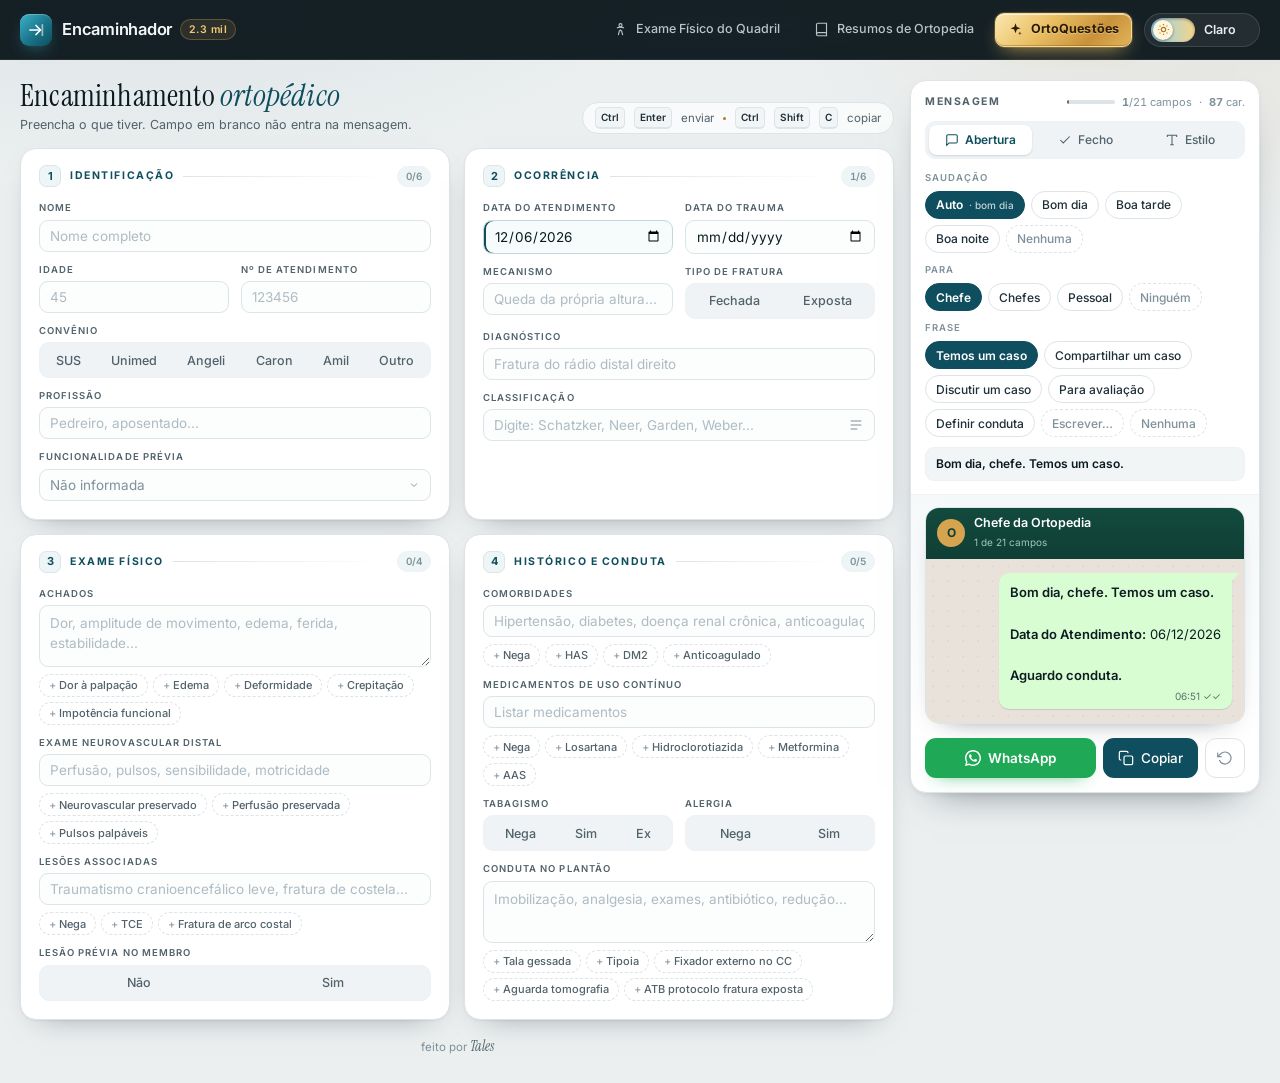
==== index.html @ 48d32f96 "Encaminhador: cabeçalho mais moderno e botões em lesões associadas - Barra superior sóbria (fundo es" ====
<!doctype html>
<html lang="pt-BR">
<head>
<meta charset="utf-8" />
<meta name="viewport" content="width=device-width,initial-scale=1" />
<meta name="theme-color" content="#0B1A21" />
<title>Encaminhador 2.3 mil</title>
<link rel="preconnect" href="https://fonts.googleapis.com">
<link rel="preconnect" href="https://fonts.gstatic.com" crossorigin>
<link href="https://fonts.googleapis.com/css2?family=Inter:wght@400;500;600;700&family=Instrument+Serif:ital@0;1&display=swap" rel="stylesheet">
<link rel="icon" type="image/png" sizes="32x32" href="https://blogger.googleusercontent.com/img/b/R29vZ2xl/AVvXsEiRtpo5Adts7P8O3FnXyyUvNAE5Wjp1nytUQy8IZ-AcquvHXtE8QXK-JbYS-1lX95drBLZtxDtbpEjWUEMjeAXvJsYSqzlcGDbJ4dbrwLNPnOxo657HkWL3VKNXVnLvRd8jebArZ3DFQQFhOOq0CxtKIt3_T0j5SH7SZS1DJr4-RaKpwBJT6taw828HbJ0/s1600/favicon-32x32.png" />

<script>
(function(){
  try{
    var t = localStorage.getItem("enc_tema");
    if(!t) t = window.matchMedia("(prefers-color-scheme: dark)").matches ? "dark" : "light";
    document.documentElement.setAttribute("data-theme", t);
  }catch(e){ document.documentElement.setAttribute("data-theme", "light"); }
})();
</script>
<style>
:root{
  --ink:#0B1A21; --ink-2:#1E2F38; --ink-3:#51626B; --muted:#7E919A;
  --paper:#EBEFF0; --card:#FFFFFF; --line:#DDE4E7; --line-soft:#EEF2F4;
  --petrol:#0E4E5E; --petrol-2:#0A3A46; --petrol-tint:#EEF5F7;
  --brass:#B0782B; --brass-2:#8E5F1E; --brass-tint:#FAF3E6;
  --whats:#1FA855; --danger:#B4342C;
  --ring:rgba(14,78,94,.14);
  --shadow:0 1px 2px rgba(11,26,33,.05), 0 12px 30px -20px rgba(11,26,33,.5);
  --shadow-lift:0 2px 4px rgba(11,26,33,.05), 0 18px 38px -24px rgba(11,26,33,.6);
  --glow-1:rgba(14,78,94,.08); --glow-2:rgba(176,120,43,.08);
  --field:#FCFDFD; --field-hover:#FFFFFF; --field-border-hover:#C3D0D6;
  --placeholder:#AEBCC3; --filled-bg:#F6FBFB; --filled-border:#C2D8DD;
  --surface-2:#EFF3F5; --surface-3:#F2F5F6; --seg-on:#FFFFFF;
  --hint-bg:rgba(255,255,255,.72); --bar-bg:rgba(255,255,255,.92);
  --card-focus:#C9DBDF; --quiet-bg:#FFFFFF; --quiet-hover:#F8FAFB; --quiet-border-hover:#BFCCD3;
  --phone-bg:linear-gradient(180deg,#F6F9FA,#FFF);
  --wall:#E9E2DA; --wall-dot:rgba(11,26,33,.05);
  --bubble:#D9FDD3; --bubble-ink:#0E1B20; --bubble-meta:#5C7364;
  --danger-tint:#FCEEEC;
  --menu:#FFFFFF; --menu-hover:#F1F6F7;
}
html[data-theme="dark"]{
  --ink:#E7EEF1; --ink-2:#CBD8DE; --ink-3:#9AAEB7; --muted:#7C8F99;
  --paper:#0A1418; --card:#111F26; --line:#25373F; --line-soft:#1C2C33;
  --petrol:#57B7CD; --petrol-2:#7ACADD; --petrol-tint:#15303A;
  --brass:#D6A44E; --brass-2:#E2B96E; --brass-tint:#2A2214;
  --whats:#1FA855; --danger:#E4736A;
  --ring:rgba(87,183,205,.22);
  --shadow:0 1px 2px rgba(0,0,0,.4), 0 12px 30px -20px rgba(0,0,0,.9);
  --shadow-lift:0 2px 4px rgba(0,0,0,.45), 0 18px 38px -24px rgba(0,0,0,.95);
  --glow-1:rgba(87,183,205,.09); --glow-2:rgba(214,164,78,.07);
  --field:#0E1B21; --field-hover:#132229; --field-border-hover:#38505A;
  --placeholder:#5E727C; --filled-bg:#122A30; --filled-border:#2E5560;
  --surface-2:#16262D; --surface-3:#1B2B32; --seg-on:#233A43;
  --hint-bg:rgba(255,255,255,.04); --bar-bg:rgba(12,23,28,.92);
  --card-focus:#2F4C56; --quiet-bg:#16262D; --quiet-hover:#1C333B; --quiet-border-hover:#3A525C;
  --phone-bg:linear-gradient(180deg,#0E1B21,#111F26);
  --wall:#13201C; --wall-dot:rgba(255,255,255,.045);
  --bubble:#12503C; --bubble-ink:#E4F3EC; --bubble-meta:#8FB6A3;
  --danger-tint:#3A1D1B;
  --menu:#14252C; --menu-hover:#1B323B;
}
html{color-scheme:light}
html[data-theme="dark"]{color-scheme:dark}
*,*::before,*::after{box-sizing:border-box;margin:0;padding:0}
html{-webkit-text-size-adjust:100%}
body{
  font-family:'Inter',system-ui,sans-serif;
  color:var(--ink);
  background:var(--paper);
  background-image:
    radial-gradient(900px 420px at 12% -8%, var(--glow-1), transparent 62%),
    radial-gradient(760px 380px at 96% 4%, var(--glow-2), transparent 60%);
  background-attachment:fixed;
  font-size:14px; line-height:1.5; min-height:100vh;
  -webkit-font-smoothing:antialiased;
  transition:background-color .25s,color .25s;
}
::selection{background:var(--petrol);color:#fff}
a:focus-visible,button:focus-visible,input:focus-visible,select:focus-visible,textarea:focus-visible{
  outline:2px solid var(--brass); outline-offset:2px;
}
button{font-family:inherit}

/* ── CABEÇALHO ────────────────────────────────────── */
header{
  height:60px; padding:0 20px;
  background:rgba(8,20,25,.94);
  backdrop-filter:blur(14px) saturate(160%);-webkit-backdrop-filter:blur(14px) saturate(160%);
  border-bottom:1px solid rgba(255,255,255,.07);
  display:flex; align-items:center; justify-content:space-between; gap:16px;
  position:sticky; top:0; z-index:60;
}
.brand{display:flex;align-items:center;gap:10px;min-width:0}
.brand .bt{display:flex;align-items:center;gap:8px;min-width:0}
.logo{
  width:32px;height:32px;border-radius:9px;flex-shrink:0;display:flex;align-items:center;justify-content:center;
  background:linear-gradient(135deg,#3BB3CB 0%,#1A7489 55%,#0E4E5E 100%);
  box-shadow:inset 0 1px 0 rgba(255,255,255,.25),0 6px 16px -6px rgba(59,179,203,.55);
}
.logo svg{width:18px;height:18px}
.brand b{font-size:16.5px;font-weight:600;color:#F3F7F8;letter-spacing:-.015em;white-space:nowrap}
.brand i{
  font-style:normal;font-size:10.5px;font-weight:600;letter-spacing:.04em;color:#F0C978;white-space:nowrap;
  padding:2px 8px;border-radius:99px;background:rgba(214,164,78,.12);border:1px solid rgba(214,164,78,.32);
}
nav{display:flex;align-items:center;gap:8px;flex-shrink:0}
.nav-btn{
  display:inline-flex;align-items:center;gap:8px;height:34px;padding:0 12px;
  border-radius:9px;font-size:12.5px;font-weight:500;text-decoration:none;
  color:#B7C5CB;border:1px solid transparent;background:transparent;
  white-space:nowrap;transition:background .18s,border-color .18s,color .18s,transform .18s;
}
.nav-btn svg{width:15px;height:15px;flex-shrink:0}
.nav-btn:hover{background:rgba(255,255,255,.07);color:#fff;border-color:rgba(255,255,255,.08)}
/* OrtoQuestões — dourado premium, mesmo tamanho dos outros botões */
.nav-btn.gold{
  position:relative;overflow:hidden;isolation:isolate;
  color:#2B1B04;font-weight:700;letter-spacing:.01em;border-color:#F6D992;
  background:linear-gradient(135deg,#FBE7AE 0%,#E9BE63 38%,#C8923A 72%,#E3B45A 100%);
  box-shadow:0 0 0 1px rgba(214,164,78,.28),0 8px 20px -8px rgba(233,190,99,.85),inset 0 1px 0 rgba(255,255,255,.65),inset 0 -1px 0 rgba(120,78,18,.35);
  text-shadow:0 1px 0 rgba(255,240,200,.45);
}
.nav-btn.gold::after{
  content:'';position:absolute;top:-10%;left:-70%;width:45%;height:120%;z-index:-1;
  background:linear-gradient(100deg,transparent,rgba(255,255,255,.75),transparent);
  transform:skewX(-20deg);animation:brilho 5s ease-in-out infinite;
}
@keyframes brilho{0%,68%{left:-70%}100%{left:135%}}
.nav-btn.gold:hover{
  color:#1E1302;border-color:#FFF0C4;transform:translateY(-1px);filter:brightness(1.05) saturate(1.05);
  background:linear-gradient(135deg,#FBE7AE 0%,#E9BE63 38%,#C8923A 72%,#E3B45A 100%);
  box-shadow:0 0 0 1px rgba(240,201,120,.45),0 10px 26px -8px rgba(240,201,120,.95),inset 0 1px 0 rgba(255,255,255,.7);
}

/* Interruptor de tema */
.theme-switch{
  display:inline-flex;align-items:center;gap:9px;height:34px;padding:0 11px 0 6px;
  border-radius:99px;cursor:pointer;background:rgba(255,255,255,.06);
  border:1px solid rgba(255,255,255,.12);color:#E9EEF0;font-size:12.5px;font-weight:600;margin-left:4px;
  transition:background .18s,border-color .18s,transform .18s;flex-shrink:0;
}
.theme-switch:hover{background:rgba(255,255,255,.1);border-color:rgba(255,255,255,.22)}
.ts-track{
  position:relative;width:44px;height:24px;border-radius:99px;flex-shrink:0;
  background:linear-gradient(90deg,#8FD3F0,#F5D48A);box-shadow:inset 0 1px 3px rgba(0,0,0,.35);
  transition:background .25s;
}
html[data-theme="dark"] .ts-track{background:linear-gradient(90deg,#1B2F4A,#33456B)}
.ts-knob{
  position:absolute;top:2px;left:2px;width:20px;height:20px;border-radius:50%;
  background:#FFF6DC;color:#B0782B;display:flex;align-items:center;justify-content:center;
  box-shadow:0 1px 3px rgba(0,0,0,.4);transition:transform .25s cubic-bezier(.34,1.3,.64,1),background .25s,color .25s;
}
html[data-theme="dark"] .ts-knob{transform:translateX(20px);background:#DDE6F5;color:#33456B}
.ts-knob svg{width:13px;height:13px}
.ts-knob .i-moon{display:none}
html[data-theme="dark"] .ts-knob .i-moon{display:block}
html[data-theme="dark"] .ts-knob .i-sun{display:none}
.ts-label{min-width:44px;text-align:left}

.n-long{display:inline}.n-short{display:none}
@media(max-width:1240px){.n-long{display:none}.n-short{display:inline}}
@media(max-width:760px){.ts-label{display:none}.theme-switch{padding:0 5px}}
@media(max-width:640px){
  header{padding:0 12px;gap:8px}
  .brand b{font-size:15.5px}
  .logo{width:30px;height:30px}
  .nav-btn span{display:none}.nav-btn{padding:0 9px}
  nav{gap:6px}
}
@media(max-width:440px){.brand i{display:none}}
@media(max-width:350px){.brand .bt{display:none}}

/* ── ESTRUTURA ────────────────────────────────────── */
.shell{
  max-width:1400px;margin:0 auto;padding:20px 20px 24px;
  display:grid;grid-template-columns:minmax(0,1fr) 384px;gap:20px;align-items:start;
}
@media(max-width:1340px){.shell{grid-template-columns:minmax(0,1fr) 350px;gap:16px}}
@media(max-width:1180px){.shell{grid-template-columns:minmax(0,1fr);gap:16px;padding-bottom:92px}}
@media(max-width:520px){.shell{padding:14px 12px 92px}}

.page-head{display:flex;align-items:flex-end;justify-content:space-between;gap:16px;margin-bottom:14px;flex-wrap:wrap}
.page-head h1{font-family:'Instrument Serif',Georgia,serif;font-size:31px;font-weight:400;line-height:1.02;letter-spacing:.2px}
.page-head h1 em{font-style:italic;color:var(--petrol)}
.page-head p{font-size:12.5px;color:var(--ink-3);margin-top:4px}

.hint{
  display:inline-flex;align-items:center;gap:9px;height:32px;padding:0 12px;
  background:var(--hint-bg);border:1px solid var(--line);border-radius:99px;
  font-size:11.5px;color:var(--ink-3);white-space:nowrap;
}
.hint kbd{
  font-family:'Inter',system-ui,sans-serif;font-size:10px;font-weight:600;color:var(--ink-2);
  background:var(--surface-3);border:1px solid var(--line);border-bottom-width:2px;border-radius:5px;padding:2px 5px;
}
.hint b{width:3px;height:3px;border-radius:50%;background:var(--brass)}
@media(max-width:900px){.hint{display:none}}

/* ── CARTÕES ──────────────────────────────────────── */
.grid{display:grid;grid-template-columns:1fr 1fr;gap:14px}
.grid + .grid{margin-top:14px}
@media(max-width:800px){.grid{grid-template-columns:1fr}}

.card{
  background:var(--card);border:1px solid var(--line);border-radius:16px;
  box-shadow:var(--shadow);padding:16px 18px 18px;
  transition:box-shadow .22s,border-color .22s;
}
.card:focus-within{box-shadow:var(--shadow-lift);border-color:var(--card-focus)}
.card-head{display:flex;align-items:center;gap:9px;margin-bottom:14px}
.card-head .num{
  width:22px;height:22px;border-radius:7px;flex-shrink:0;display:flex;align-items:center;justify-content:center;
  font-size:11px;font-weight:700;color:var(--petrol);background:var(--petrol-tint);border:1px solid var(--line);
}
.card-head h2{font-size:10.5px;font-weight:700;letter-spacing:.15em;text-transform:uppercase;color:var(--petrol);white-space:nowrap}
.card-head::after{content:'';flex:1;height:1px;background:linear-gradient(90deg,var(--line),transparent);order:2}
.card-head .tally{
  order:3;font-size:10px;font-weight:600;color:var(--muted);font-variant-numeric:tabular-nums;
  background:var(--petrol-tint);border:1px solid var(--line-soft);border-radius:99px;padding:2px 8px;flex-shrink:0;
  transition:color .2s,background .2s,border-color .2s;
}
.card-head .tally.done{color:var(--brass-2);background:var(--brass-tint);border-color:rgba(176,120,43,.35)}

.fields{display:grid;grid-template-columns:1fr 1fr;gap:11px 12px}
.full{grid-column:span 2}
@media(max-width:520px){.fields{grid-template-columns:1fr}.full{grid-column:span 1}.card{padding:15px 14px 16px}}

.field{display:flex;flex-direction:column;gap:4px;min-width:0}
label{font-size:9.5px;font-weight:600;letter-spacing:.11em;text-transform:uppercase;color:var(--ink-3)}

input,textarea,select{
  font-family:'Inter',system-ui,sans-serif;font-size:13.5px;color:var(--ink);
  background:var(--field);border:1px solid var(--line);border-radius:9px;padding:7px 10px;width:100%;
  transition:border-color .16s,box-shadow .16s,background .16s;outline:none;
}
input:hover,textarea:hover,select:hover{border-color:var(--field-border-hover);background:var(--field-hover)}
input:focus,textarea:focus,select:focus{background:var(--field-hover);border-color:var(--petrol);box-shadow:0 0 0 3px var(--ring)}
input::placeholder,textarea::placeholder{color:var(--placeholder)}
textarea{resize:vertical;min-height:62px;line-height:1.5}
input[type="date"]{min-height:34px}
select{
  cursor:pointer;appearance:none;-webkit-appearance:none;padding-right:28px;
  background-image:url("data:image/svg+xml,%3Csvg xmlns='http://www.w3.org/2000/svg' width='12' height='12' viewBox='0 0 24 24' fill='none' stroke='%238497A0' stroke-width='2'%3E%3Cpath d='M6 9l6 6 6-6'/%3E%3C/svg%3E");
  background-repeat:no-repeat;background-position:right 10px center;
}
select.empty{color:var(--muted)}
optgroup{font-size:11px;font-weight:600;color:var(--petrol);background:var(--card)}
optgroup option{color:var(--ink);font-weight:400}
.filled{background-color:var(--filled-bg);border-color:var(--filled-border);box-shadow:inset 2px 0 0 var(--petrol)}
.hide{display:none !important}

/* chips de preenchimento rápido */
.quick{display:flex;flex-wrap:wrap;gap:5px;margin-top:3px}
.quick button{
  height:23px;padding:0 9px;border-radius:99px;cursor:pointer;
  font-size:11px;font-weight:500;color:var(--ink-3);background:transparent;
  border:1px dashed var(--line);transition:background .15s,color .15s,border-color .15s;
}
.quick button::before{content:'+ ';opacity:.6}
.quick button:hover{color:var(--petrol);border-color:var(--petrol);background:var(--petrol-tint)}
.quick button[aria-pressed="true"]{color:var(--petrol);border-style:solid;border-color:var(--petrol);background:var(--petrol-tint);font-weight:600}
.quick button[aria-pressed="true"]::before{content:'✓ ';opacity:1}

/* botões de escolha única (tabagismo, alergia) */
.pick{display:flex;flex-wrap:wrap;gap:4px;background:var(--surface-2);border:1px solid var(--line-soft);border-radius:10px;padding:3px}
.pick button{white-space:nowrap;
  flex:1 1 auto;height:28px;min-width:0;padding:0 8px;border:none;border-radius:7px;background:transparent;cursor:pointer;
  font-size:12.5px;font-weight:500;color:var(--ink-3);transition:background .15s,color .15s,box-shadow .15s;
}
.pick button:hover{color:var(--ink);background:var(--field-hover)}
.pick button[aria-pressed="true"]{background:var(--petrol);color:#fff;font-weight:600;box-shadow:0 1px 2px rgba(11,26,33,.2)}
html[data-theme="dark"] .pick button[aria-pressed="true"]{color:#0A1418}
@media(max-width:520px){.pick button{padding:0 3px;font-size:12px}}

/* ── AUTOCOMPLETAR DE CLASSIFICAÇÕES ─────────────── */
.ac{position:relative}
.ac input{padding-right:40px}
.ac-btn{
  position:absolute;right:4px;top:4px;height:calc(100% - 8px);width:30px;border-radius:7px;
  border:none;background:transparent;color:var(--muted);cursor:pointer;display:flex;align-items:center;justify-content:center;
  transition:background .15s,color .15s;
}
.ac-btn:hover,.ac-btn[aria-expanded="true"]{background:var(--petrol-tint);color:var(--petrol)}
.ac-btn svg{width:16px;height:16px}
.ac-menu{
  position:absolute;left:0;right:0;top:calc(100% + 6px);z-index:40;
  background:var(--menu);border:1px solid var(--line);border-radius:12px;
  box-shadow:0 22px 48px -18px rgba(11,26,33,.55);overflow:hidden;
}
.ac-head{
  display:flex;align-items:center;gap:8px;padding:9px 10px;border-bottom:1px solid var(--line-soft);
  font-size:11px;color:var(--ink-3);background:var(--surface-2);
}
.ac-head b{color:var(--ink);font-size:12.5px;font-weight:600}
.ac-head .back{
  border:1px solid var(--line);background:var(--card);color:var(--ink-2);border-radius:7px;
  height:24px;padding:0 8px;cursor:pointer;font-size:11px;font-weight:600;
}
.ac-head .back:hover{border-color:var(--petrol);color:var(--petrol)}
.ac-list{max-height:min(340px,46vh);overflow-y:auto;overscroll-behavior:contain;padding:4px}
.ac-item{
  display:flex;gap:10px;align-items:flex-start;padding:8px 9px;border-radius:8px;cursor:pointer;
}
.ac-item.on{background:var(--menu-hover)}
.ac-item .code{
  flex-shrink:0;min-width:42px;max-width:46%;padding:2px 7px;border-radius:6px;text-align:center;
  font-size:11.5px;font-weight:700;color:var(--petrol);background:var(--petrol-tint);border:1px solid var(--line);
  line-height:1.45;
}
.ac-item .txt{min-width:0;font-size:12.5px;line-height:1.4;color:var(--ink-2)}
.ac-item .txt b{display:block;color:var(--ink);font-weight:600;font-size:13px}
.ac-item .txt small{color:var(--muted);font-size:11px}
.ac-item mark{background:transparent;color:var(--brass);font-weight:700}
.ac-empty{padding:12px;font-size:12px;color:var(--muted)}
.ac-foot{padding:6px 10px;border-top:1px solid var(--line-soft);font-size:10.5px;color:var(--muted)}
.ac-foot kbd{font-family:inherit;font-size:10px;border:1px solid var(--line);border-radius:4px;padding:0 4px;background:var(--surface-3)}
@media(max-width:520px){.ac-foot{display:none}}

/* ── PAINEL DA MENSAGEM ───────────────────────────── */
.rail{position:sticky;top:68px;align-self:start;display:flex;flex-direction:column;gap:10px}
@media(max-width:1180px){.rail{position:static}}

.panel{background:var(--card);border:1px solid var(--line);border-radius:16px;box-shadow:var(--shadow-lift);overflow:hidden}
.panel-head{display:flex;align-items:center;gap:9px;padding:13px 14px 10px}
.panel-head h2{font-size:10.5px;font-weight:700;letter-spacing:.15em;text-transform:uppercase;color:var(--ink-3)}
.panel-head .meta{margin-left:auto;display:flex;align-items:center;gap:7px;font-size:11px;color:var(--muted);font-variant-numeric:tabular-nums}
.meter{width:48px;height:4px;border-radius:99px;background:var(--line);overflow:hidden}
.meter i{display:block;height:100%;width:0;background:linear-gradient(90deg,var(--petrol),var(--brass));border-radius:99px;transition:width .3s ease}

.tabs{display:flex;gap:2px;margin:0 14px;padding:3px;background:var(--surface-2);border:1px solid var(--line-soft);border-radius:10px}
.tabs button{
  flex:1;height:30px;border:none;border-radius:8px;background:transparent;cursor:pointer;
  font-size:12px;font-weight:500;color:var(--ink-3);transition:background .15s,color .15s;
  display:flex;align-items:center;justify-content:center;gap:6px;
}
.tabs button:hover{color:var(--ink)}
.tabs button[aria-selected="true"]{background:var(--seg-on);color:var(--petrol);font-weight:600;box-shadow:0 1px 2px rgba(11,26,33,.14)}
.tabs button svg{width:14px;height:14px}

.tabpane{padding:12px 14px 13px;border-bottom:1px solid var(--line-soft);display:flex;flex-direction:column;gap:10px}
.opt-row{display:flex;flex-direction:column;gap:6px}
.opt-row .k{font-size:9.5px;font-weight:600;letter-spacing:.11em;text-transform:uppercase;color:var(--muted)}
.opt-row .ctl{flex:1;display:flex;align-items:center;gap:6px;min-width:0;flex-wrap:wrap}

.chips{display:flex;flex-wrap:wrap;gap:5px}
.chip{
  height:28px;padding:0 10px;border-radius:99px;cursor:pointer;
  font-size:12px;font-weight:500;color:var(--ink-2);background:var(--quiet-bg);
  border:1px solid var(--line);transition:background .15s,color .15s,border-color .15s;white-space:nowrap;
}
.chip:hover{border-color:var(--quiet-border-hover);background:var(--quiet-hover)}
.chip[aria-pressed="true"]{background:var(--petrol);border-color:var(--petrol);color:#fff;font-weight:600}
html[data-theme="dark"] .chip[aria-pressed="true"]{color:#0A1418}
.chip.ghost{color:var(--muted);border-style:dashed}
.chip small{font-weight:500;opacity:.75;margin-left:3px}

.seg{display:inline-flex;background:var(--surface-2);border:1px solid var(--line-soft);border-radius:9px;padding:2px;gap:2px}
.seg button{
  height:26px;padding:0 10px;border:none;border-radius:7px;background:transparent;cursor:pointer;
  font-size:11.5px;font-weight:500;color:var(--ink-3);
  letter-spacing:.02em;transition:background .15s,color .15s;
}
.seg button:hover{color:var(--ink)}
.seg button[aria-pressed="true"]{background:var(--seg-on);color:var(--petrol);font-weight:600;box-shadow:0 1px 2px rgba(11,26,33,.14)}

.sel-sm{font-size:12.5px;padding:6px 10px;border-radius:8px;width:100%}
.preview-line{
  font-size:12px;color:var(--ink-3);background:var(--surface-3);border:1px solid var(--line-soft);
  border-radius:9px;padding:7px 10px;line-height:1.45;
}
.preview-line b{color:var(--ink);font-weight:600}
.preview-line .none{color:var(--muted);font-style:italic}

/* ── TELEFONE / CONVERSA ──────────────────────────── */
.phone{padding:12px 14px 14px;background:var(--phone-bg)}
.chat{border:1px solid var(--line);border-radius:14px;overflow:hidden;box-shadow:0 10px 26px -20px rgba(11,26,33,.75)}
.chat-bar{display:flex;align-items:center;gap:9px;background:linear-gradient(180deg,#134A3E,#0F3F35);padding:8px 11px}
.avatar{
  width:28px;height:28px;border-radius:50%;background:#D6A44E;color:#0F3F35;
  display:flex;align-items:center;justify-content:center;font-size:12px;font-weight:700;flex-shrink:0;
}
.chat-bar b{font-size:12.5px;font-weight:600;color:#fff;line-height:1.15;display:block}
.chat-bar small{font-size:10px;color:#9FC7B9}
.wall{
  background:var(--wall);background-image:radial-gradient(var(--wall-dot) 1px,transparent 1px);
  background-size:15px 15px;padding:14px 12px;display:block;
  max-height:min(44vh,440px);overflow-y:auto;overscroll-behavior:contain;
  -webkit-overflow-scrolling:touch;
}
@media(max-width:1180px){.wall{max-height:none;overflow:visible}}
.bubble{
  position:relative;width:fit-content;max-width:94%;margin-left:auto;
  background:var(--bubble);border-radius:10px 3px 10px 10px;
  padding:9px 11px 5px;box-shadow:0 1px 1px rgba(11,26,33,.13);
  font-size:13px;line-height:1.6;color:var(--bubble-ink);white-space:pre-wrap;word-wrap:break-word;overflow-wrap:anywhere;
  transition:box-shadow .2s,transform .2s;
}
.bubble.flash{box-shadow:0 0 0 3px rgba(31,168,85,.35);transform:translateY(-1px)}
.bubble::after{content:'';position:absolute;top:0;right:-7px;border-width:0 0 9px 8px;border-style:solid;border-color:transparent transparent transparent var(--bubble)}
.bubble strong{font-weight:600}
.bubble .stamp{display:block;text-align:right;font-size:10px;color:var(--bubble-meta);margin-top:2px}
.bubble .empty{color:var(--bubble-meta);font-style:italic}

.panel-foot{display:flex;align-items:center;gap:7px;padding:0 14px 14px;flex-wrap:wrap}

.btn{
  display:inline-flex;align-items:center;justify-content:center;gap:7px;height:40px;padding:0 14px;
  border:1px solid transparent;border-radius:11px;cursor:pointer;white-space:nowrap;
  font-size:13.5px;font-weight:500;
  transition:background .16s,border-color .16s,color .16s,transform .12s,box-shadow .16s;
}
.btn svg{width:16px;height:16px;flex-shrink:0}
.btn:active{transform:translateY(1px)}
.btn-whats{background:var(--whats);color:#fff;font-weight:600;flex:1;box-shadow:0 8px 18px -12px rgba(31,168,85,.9)}
.btn-whats:hover{background:#178C46}
.btn-primary{background:var(--petrol);color:#fff}
html[data-theme="dark"] .btn-primary{color:#0A1418}
.btn-primary:hover{background:var(--petrol-2)}
.btn-quiet{background:var(--quiet-bg);color:var(--ink-2);border-color:var(--line)}
.btn-quiet:hover{border-color:var(--quiet-border-hover);background:var(--quiet-hover)}
.btn-icon{width:40px;padding:0}
.btn-clear{background:transparent;color:var(--muted);border-color:var(--line)}
.btn-clear:hover{color:var(--danger);background:var(--danger-tint);border-color:transparent}

@media(max-width:460px){
  .panel-foot .btn-whats{flex:1 1 100%}
  .panel-foot .btn-primary{flex:1}
  .bubble{max-width:100%;font-size:12.5px}
  .panel-head .meta{font-size:10px;gap:5px}
}

.mobilebar{
  display:none;position:fixed;left:12px;right:12px;bottom:12px;z-index:70;gap:7px;
  background:var(--bar-bg);backdrop-filter:blur(12px);-webkit-backdrop-filter:blur(12px);
  border:1px solid var(--line);border-radius:15px;padding:9px 10px;
  box-shadow:0 16px 34px -20px rgba(11,26,33,.8);
}
@media(max-width:1180px){.mobilebar{display:flex}}

footer{text-align:center;font-size:11.5px;color:var(--muted);padding:16px 0 2px}
footer span{font-family:'Instrument Serif',Georgia,serif;font-style:italic;font-size:14px;color:var(--ink-3)}

.toast{
  position:fixed;left:50%;bottom:26px;transform:translateX(-50%) translateY(14px);
  display:flex;align-items:center;gap:12px;
  background:var(--ink);color:var(--paper);font-size:13px;font-weight:500;padding:10px 18px;border-radius:99px;
  box-shadow:0 14px 34px -12px rgba(11,26,33,.75);opacity:0;pointer-events:none;
  transition:opacity .22s ease,transform .22s cubic-bezier(.34,1.4,.64,1);z-index:9999;white-space:nowrap;
}
.toast.show{opacity:1;transform:translateX(-50%) translateY(0)}
.toast.show.has-act{pointer-events:auto}
.toast button{border:none;background:transparent;color:#D6A44E;font-weight:700;font-size:13px;cursor:pointer;padding:0}
html[data-theme="dark"] .toast button{color:#8E5F1E}
@media(max-width:1180px){.toast{bottom:80px}}
@media(prefers-reduced-motion:reduce){*{animation:none !important;transition:none !important}}
</style>
</head>

<body>

<header>
  <div class="brand"><span class="logo" aria-hidden="true"><svg viewBox="0 0 24 24" fill="none" stroke="#fff" stroke-width="2.3" stroke-linecap="round" stroke-linejoin="round"><path d="M4 12h13"/><path d="M12 6l6 6-6 6"/><path d="M20.5 5v14" opacity=".55"/></svg></span><span class="bt"><b>Encaminhador</b><i>2.3 mil</i></span></div>
  <nav>
    <a class="nav-btn" href="https://talesrobertosn.github.io/ortopocket/quadriltales.html" target="_blank" rel="noopener noreferrer" title="Exame Físico Ambulatorial do Quadril">
      <svg viewBox="0 0 24 24" fill="none" stroke="currentColor" stroke-width="1.8"><circle cx="12" cy="5" r="2.4"/><path d="M8.5 21l1.6-6.4L12 12.8l1.9 1.8L15.5 21"/><path d="M6.4 9.6C8 8.6 10 8.1 12 8.1s4 .5 5.6 1.5"/></svg>
      <span class="n-long">Exame Físico do Quadril</span>
      <span class="n-short">Quadril</span>
    </a>
    <a class="nav-btn" href="https://talesrobertosn.github.io/ortopediaresumos/" target="_blank" rel="noopener noreferrer" title="Resumos de Ortopedia">
      <svg viewBox="0 0 24 24" fill="none" stroke="currentColor" stroke-width="1.8"><path d="M4 19.5A2.5 2.5 0 016.5 17H20"/><path d="M6.5 2H20v20H6.5A2.5 2.5 0 014 19.5v-15A2.5 2.5 0 016.5 2z"/></svg>
      <span class="n-long">Resumos de Ortopedia</span>
      <span class="n-short">Resumos</span>
    </a>
    <a class="nav-btn gold" href="http://ortoquestoes.com.br/" target="_blank" rel="noopener noreferrer" title="OrtoQuestões - Banco de questões de ortopedia">
      <svg viewBox="0 0 24 24" fill="currentColor"><path d="M12 2l2.1 5.9L20 10l-5.9 2.1L12 18l-2.1-5.9L4 10l5.9-2.1z"/><path d="M19 15l.9 2.1L22 18l-2.1.9L19 21l-.9-2.1L16 18l2.1-.9z" opacity=".75"/></svg>
      <span>OrtoQuestões</span>
    </a>
    <button class="theme-switch" id="themeBtn" type="button" role="switch" aria-checked="false" title="Alternar modo claro / escuro">
      <span class="ts-track"><span class="ts-knob">
        <svg class="i-sun" viewBox="0 0 24 24" fill="none" stroke="currentColor" stroke-width="2.2"><circle cx="12" cy="12" r="4"/><path d="M12 2v2M12 20v2M4.9 4.9l1.4 1.4M17.7 17.7l1.4 1.4M2 12h2M20 12h2M4.9 19.1l1.4-1.4M17.7 6.3l1.4-1.4"/></svg>
        <svg class="i-moon" viewBox="0 0 24 24" fill="currentColor"><path d="M21 12.8A9 9 0 1111.2 3a7 7 0 009.8 9.8z"/></svg>
      </span></span>
      <span class="ts-label" id="themeLabel">Claro</span>
    </button>
  </nav>
</header>

<div class="shell">

  <div>
    <div class="page-head">
      <div>
        <h1>Encaminhamento <em>ortopédico</em></h1>
        <p>Preencha o que tiver. Campo em branco não entra na mensagem.</p>
      </div>
      <div class="hint">
        <kbd>Ctrl</kbd><kbd>Enter</kbd> enviar
        <b></b>
        <kbd>Ctrl</kbd><kbd>Shift</kbd><kbd>C</kbd> copiar
      </div>
    </div>

    <div class="grid">
      <section class="card">
        <div class="card-head"><span class="num">1</span><h2>Identificação</h2><span class="tally" data-tally="1">0/6</span></div>
        <div class="fields">
          <div class="field full">
            <label for="nome">Nome</label>
            <input id="nome" type="text" placeholder="Nome completo" autocomplete="off" />
          </div>
          <div class="field">
            <label for="idade">Idade</label>
            <input id="idade" type="text" placeholder="45" inputmode="numeric" autocomplete="off" />
          </div>
          <div class="field">
            <label for="numero">Nº de atendimento</label>
            <input id="numero" type="text" placeholder="123456" autocomplete="off" />
          </div>
          <div class="field full">
            <label id="lbl_convenio">Convênio</label>
            <input id="convenio" type="hidden" />
            <div class="pick" data-for="convenio" role="group" aria-labelledby="lbl_convenio">
              <button type="button" data-v="SUS">SUS</button>
              <button type="button" data-v="Unimed">Unimed</button>
              <button type="button" data-v="Angeli">Angeli</button>
              <button type="button" data-v="Caron">Caron</button>
              <button type="button" data-v="Amil">Amil</button>
              <button type="button" data-v="Outro">Outro</button>
            </div>
            <div id="wrap_convenio_outro" class="hide" style="margin-top:6px;">
              <input id="convenio_outro" type="text" placeholder="Qual convênio?" autocomplete="off" />
            </div>
          </div>
          <div class="field full">
            <label for="profissao">Profissão</label>
            <input id="profissao" type="text" placeholder="Pedreiro, aposentado..." />
          </div>
          <div class="field full">
            <label for="funcionalidade">Funcionalidade prévia</label>
            <select id="funcionalidade">
              <option value="">Não informada</option>
              <optgroup label="Independente">
                <option value="Independente">Independente</option>
                <option value="Independente e ativo, pratica atividade física">Independente e ativo (atividade física)</option>
                <option value="Independente, com limitação prévia por dor">Independente, com limitação por dor</option>
              </optgroup>
              <optgroup label="Deambula com auxílio">
                <option value="Deambula com bengala">Bengala</option>
                <option value="Deambula com muleta(s)">Muleta(s)</option>
                <option value="Deambula com andador">Andador</option>
                <option value="Deambula com auxílio de terceiros">Auxílio de terceiros</option>
                <option value="Deambula apenas dentro de casa">Apenas dentro de casa</option>
              </optgroup>
              <optgroup label="Não deambula">
                <option value="Cadeirante">Cadeirante</option>
                <option value="Restrito ao leito">Restrito ao leito</option>
              </optgroup>
            </select>
          </div>
        </div>
      </section>

      <section class="card">
        <div class="card-head"><span class="num">2</span><h2>Ocorrência</h2><span class="tally" data-tally="2">0/6</span></div>
        <div class="fields">
          <div class="field">
            <label for="data">Data do atendimento</label>
            <input id="data" type="date" />
          </div>
          <div class="field">
            <label for="data_trauma">Data do trauma</label>
            <input id="data_trauma" type="date" />
          </div>
          <div class="field">
            <label for="mecanismo">Mecanismo</label>
            <input id="mecanismo" type="text" placeholder="Queda da própria altura..." />
          </div>
          <div class="field">
            <label id="lbl_tipo_fratura">Tipo de fratura</label>
            <input id="tipo_fratura" type="hidden" />
            <div class="pick" data-for="tipo_fratura" role="group" aria-labelledby="lbl_tipo_fratura">
              <button type="button" data-v="Fechada">Fechada</button>
              <button type="button" data-v="Exposta">Exposta</button>
            </div>
          </div>
          <div class="field full">
            <label for="diagnostico">Diagnóstico</label>
            <input id="diagnostico" type="text" placeholder="Fratura do rádio distal direito" />
          </div>
          <div class="field full">
            <label for="classificacao">Classificação</label>
            <div class="ac" id="ac">
              <input id="classificacao" type="text" placeholder="Digite: Schatzker, Neer, Garden, Weber..." autocomplete="off"
                     role="combobox" aria-autocomplete="list" aria-expanded="false" aria-controls="acList" />
              <button class="ac-btn" id="acBtn" type="button" title="Ver todas as classificações" aria-label="Ver todas as classificações" aria-expanded="false">
                <svg viewBox="0 0 24 24" fill="none" stroke="currentColor" stroke-width="1.8"><path d="M4 6h16M4 12h16M4 18h10"/></svg>
              </button>
              <div class="ac-menu hide" id="acMenu">
                <div class="ac-head hide" id="acHead"></div>
                <div class="ac-list" id="acList" role="listbox"></div>
                <div class="ac-foot"><kbd>↑</kbd> <kbd>↓</kbd> navegar · <kbd>Enter</kbd> escolher · <kbd>Esc</kbd> fechar · use <b>;</b> para somar outra</div>
              </div>
            </div>
          </div>
        </div>
      </section>
    </div>

    <div class="grid">
      <section class="card">
        <div class="card-head"><span class="num">3</span><h2>Exame físico</h2><span class="tally" data-tally="3">0/4</span></div>
        <div class="fields">
          <div class="field full">
            <label for="exame_fisico">Achados</label>
            <textarea id="exame_fisico" placeholder="Dor, amplitude de movimento, edema, ferida, estabilidade..."></textarea>
            <div class="quick" data-for="exame_fisico">
              <button type="button" data-t="Dor à palpação">Dor à palpação</button>
              <button type="button" data-t="edema">Edema</button>
              <button type="button" data-t="deformidade">Deformidade</button>
              <button type="button" data-t="crepitação">Crepitação</button>
              <button type="button" data-t="impotência funcional">Impotência funcional</button>
            </div>
          </div>
          <div class="field full">
            <label for="neurovascular">Exame neurovascular distal</label>
            <input id="neurovascular" type="text" placeholder="Perfusão, pulsos, sensibilidade, motricidade" />
            <div class="quick" data-for="neurovascular">
              <button type="button" data-t="Neurovascular preservado">Neurovascular preservado</button>
              <button type="button" data-t="perfusão periférica preservada">Perfusão preservada</button>
              <button type="button" data-t="pulsos palpáveis">Pulsos palpáveis</button>
            </div>
          </div>
          <div class="field full">
            <label for="lesoes">Lesões associadas</label>
            <input id="lesoes" type="text" placeholder="Traumatismo cranioencefálico leve, fratura de costela..." />
            <div class="quick" data-for="lesoes">
              <button type="button" data-t="Nega">Nega</button>
              <button type="button" data-t="traumatismo cranioencefálico">TCE</button>
              <button type="button" data-t="fratura de arco costal">Fratura de arco costal</button>
            </div>
          </div>
          <div class="field full">
            <label id="lbl_lesao_previa">Lesão prévia no membro</label>
            <input id="lesao_previa" type="hidden" />
            <div class="pick" data-for="lesao_previa" role="group" aria-labelledby="lbl_lesao_previa">
              <button type="button" data-v="Não">Não</button>
              <button type="button" data-v="Sim">Sim</button>
            </div>
          </div>
        </div>
      </section>

      <section class="card">
        <div class="card-head"><span class="num">4</span><h2>Histórico e conduta</h2><span class="tally" data-tally="4">0/5</span></div>
        <div class="fields">
          <div class="field full">
            <label for="comorbidades">Comorbidades</label>
            <input id="comorbidades" type="text" placeholder="Hipertensão, diabetes, doença renal crônica, anticoagulação..." />
            <div class="quick" data-for="comorbidades">
              <button type="button" data-t="Nega">Nega</button>
              <button type="button" data-t="HAS">HAS</button>
              <button type="button" data-t="DM2">DM2</button>
              <button type="button" data-t="anticoagulado">Anticoagulado</button>
            </div>
          </div>
          <div class="field full">
            <label for="muc">Medicamentos de uso contínuo</label>
            <input id="muc" type="text" placeholder="Listar medicamentos" />
            <div class="quick" data-for="muc">
              <button type="button" data-t="Nega">Nega</button>
              <button type="button" data-t="losartana">Losartana</button>
              <button type="button" data-t="hidroclorotiazida">Hidroclorotiazida</button>
              <button type="button" data-t="metformina">Metformina</button>
              <button type="button" data-t="AAS">AAS</button>
            </div>
          </div>
          <div class="field">
            <label id="lbl_tabagismo">Tabagismo</label>
            <input id="tabagismo" type="hidden" />
            <div class="pick" data-for="tabagismo" role="group" aria-labelledby="lbl_tabagismo">
              <button type="button" data-v="Nega">Nega</button>
              <button type="button" data-v="Sim">Sim</button>
              <button type="button" data-v="Ex-tabagista" title="Ex-tabagista">Ex</button>
            </div>
          </div>
          <div class="field">
            <label id="lbl_alergia">Alergia</label>
            <input id="alergia" type="hidden" />
            <div class="pick" data-for="alergia" role="group" aria-labelledby="lbl_alergia">
              <button type="button" data-v="Nega">Nega</button>
              <button type="button" data-v="Sim">Sim</button>
            </div>
          </div>
          <div class="field full">
            <label for="conduta">Conduta no plantão</label>
            <textarea id="conduta" placeholder="Imobilização, analgesia, exames, antibiótico, redução..."></textarea>
            <div class="quick" data-for="conduta">
              <button type="button" data-t="Imobilizado com tala gessada">Tala gessada</button>
              <button type="button" data-t="Imobilizado com tipoia">Tipoia</button>
              <button type="button" data-t="Fixador externo em centro cirúrgico">Fixador externo no CC</button>
              <button type="button" data-t="Aguarda tomografia">Aguarda tomografia</button>
              <button type="button" data-t="Antibioticoterapia conforme protocolo de fratura exposta">ATB protocolo fratura exposta</button>
            </div>
          </div>
        </div>
      </section>
    </div>

    <footer>feito por <span>Tales</span></footer>
  </div>

  <aside class="rail" id="rail">
    <div class="panel">

      <div class="panel-head">
        <h2>Mensagem</h2>
        <div class="meta">
          <span class="meter"><i id="meterFill"></i></span>
          <span><b id="countFilled">0</b>/<span id="countTotal">21</span> campos</span>
          <span>·</span>
          <span><b id="countChars">0</b> car.</span>
        </div>
      </div>

      <div class="tabs" role="tablist" id="tabs">
        <button type="button" role="tab" data-tab="abertura" aria-selected="true">
          <svg viewBox="0 0 24 24" fill="none" stroke="currentColor" stroke-width="1.8"><path d="M21 15a2 2 0 01-2 2H7l-4 4V5a2 2 0 012-2h14a2 2 0 012 2z"/></svg>Abertura
        </button>
        <button type="button" role="tab" data-tab="fecho" aria-selected="false">
          <svg viewBox="0 0 24 24" fill="none" stroke="currentColor" stroke-width="1.8"><path d="M20 6L9 17l-5-5"/></svg>Fecho
        </button>
        <button type="button" role="tab" data-tab="estilo" aria-selected="false">
          <svg viewBox="0 0 24 24" fill="none" stroke="currentColor" stroke-width="1.8"><path d="M4 7V4h16v3M9 20h6M12 4v16"/></svg>Estilo
        </button>
      </div>

      <!-- ABERTURA -->
      <div class="tabpane" data-pane="abertura">
        <div class="opt-row">
          <span class="k">Saudação</span>
          <div class="ctl chips" id="chSau">
            <button type="button" class="chip" data-v="auto" title="Escolhe bom dia / boa tarde / boa noite pelo horário">Auto <small id="sauAutoLbl"></small></button>
            <button type="button" class="chip" data-v="Bom dia">Bom dia</button>
            <button type="button" class="chip" data-v="Boa tarde">Boa tarde</button>
            <button type="button" class="chip" data-v="Boa noite">Boa noite</button>
            <button type="button" class="chip ghost" data-v="">Nenhuma</button>
          </div>
        </div>
        <div class="opt-row">
          <span class="k">Para</span>
          <div class="ctl chips" id="chPara">
            <button type="button" class="chip" data-v="chefe">Chefe</button>
            <button type="button" class="chip" data-v="chefes">Chefes</button>
            <button type="button" class="chip" data-v="pessoal">Pessoal</button>
            <button type="button" class="chip ghost" data-v="">Ninguém</button>
          </div>
        </div>
        <div class="opt-row">
          <span class="k">Frase</span>
          <div class="ctl chips" id="chFrase">
            <button type="button" class="chip" data-v="Temos um caso.">Temos um caso</button>
            <button type="button" class="chip" data-v="Quero compartilhar um caso.">Compartilhar um caso</button>
            <button type="button" class="chip" data-v="Gostaria de discutir um caso.">Discutir um caso</button>
            <button type="button" class="chip" data-v="Caso para avaliação.">Para avaliação</button>
            <button type="button" class="chip" data-v="Segue caso para definição de conduta.">Definir conduta</button>
            <button type="button" class="chip ghost" data-v="__custom">Escrever…</button>
            <button type="button" class="chip ghost" data-v="">Nenhuma</button>
          </div>
        </div>
        <input class="sel-sm hide" id="abertura_custom" type="text" placeholder="Digite a frase de abertura" />
        <div class="preview-line" id="prevAbertura"></div>
      </div>

      <!-- FECHO -->
      <div class="tabpane hide" data-pane="fecho">
        <div class="opt-row">
          <span class="k">Pedido</span>
          <div class="ctl chips" id="chFecho">
            <button type="button" class="chip" data-v="Aguardo conduta.">Aguardo conduta</button>
            <button type="button" class="chip" data-v="Aguardo orientações.">Aguardo orientações</button>
            <button type="button" class="chip" data-v="Podemos seguir com essa conduta?">Podemos seguir assim?</button>
            <button type="button" class="chip" data-v="Aguardo avaliação presencial.">Avaliação presencial</button>
            <button type="button" class="chip" data-v="Fico à disposição para qualquer dúvida.">À disposição</button>
            <button type="button" class="chip ghost" data-v="__custom">Escrever…</button>
            <button type="button" class="chip ghost" data-v="">Nenhum</button>
          </div>
        </div>
        <div class="opt-row">
          <span class="k">Extra</span>
          <div class="ctl chips" id="chAgr">
            <button type="button" class="chip" data-v="Obrigado!">Obrigado!</button>
            <button type="button" class="chip" data-v="Obrigada!">Obrigada!</button>
            <button type="button" class="chip ghost" data-v="">Sem</button>
          </div>
        </div>
        <input class="sel-sm hide" id="fechamento_custom" type="text" placeholder="Digite o fecho" />
        <div class="preview-line" id="prevFecho"></div>
      </div>

      <!-- ESTILO -->
      <div class="tabpane hide" data-pane="estilo">
        <div class="opt-row">
          <span class="k">Formato</span>
          <div class="ctl">
            <div class="seg" id="segMode" role="group" aria-label="Formato da mensagem">
              <button type="button" data-v="full" aria-pressed="true">Completo</button>
              <button type="button" data-v="blocks" aria-pressed="false">Em blocos</button>
              <button type="button" data-v="short" aria-pressed="false">Resumido</button>
            </div>
          </div>
        </div>
        <div class="opt-row">
          <span class="k">Tópicos</span>
          <div class="ctl">
            <div class="seg" id="segBold" role="group" aria-label="Estilo dos tópicos">
              <button type="button" data-v="1" aria-pressed="true">Negrito</button>
              <button type="button" data-v="0" aria-pressed="false">Simples</button>
            </div>
            <div class="seg" id="segCase" role="group" aria-label="Caixa dos tópicos">
              <button type="button" data-v="normal" aria-pressed="true">Aa</button>
              <button type="button" data-v="upper" aria-pressed="false">AA</button>
              <button type="button" data-v="lower" aria-pressed="false">aa</button>
            </div>
          </div>
        </div>
      </div>

      <div class="phone">
        <div class="chat">
          <div class="chat-bar">
            <div class="avatar">O</div>
            <div>
              <b id="chatName">Chefes da Ortopedia</b>
              <small id="chatStatus">online</small>
            </div>
          </div>
          <div class="wall">
            <div class="bubble" id="bubble"></div>
          </div>
        </div>
      </div>

      <div class="panel-foot">
        <button class="btn btn-whats" data-act="whats">
          <svg viewBox="0 0 24 24" fill="currentColor"><path d="M17.472 14.382c-.297-.149-1.758-.867-2.03-.967-.273-.099-.471-.148-.67.15-.197.297-.767.966-.94 1.164-.173.199-.347.223-.644.075-.297-.15-1.255-.463-2.39-1.475-.883-.788-1.48-1.761-1.653-2.059-.173-.297-.018-.458.13-.606.134-.133.298-.347.446-.52.149-.174.198-.298.298-.497.099-.198.05-.371-.025-.52-.075-.149-.669-1.612-.916-2.207-.242-.579-.487-.5-.669-.51-.173-.008-.371-.01-.57-.01-.198 0-.52.074-.792.372-.272.297-1.04 1.016-1.04 2.479 0 1.462 1.065 2.875 1.213 3.074.149.198 2.096 3.2 5.077 4.487.709.306 1.262.489 1.694.625.712.227 1.36.195 1.871.118.571-.085 1.758-.719 2.006-1.413.248-.694.248-1.289.173-1.413-.074-.124-.272-.198-.57-.347z"/><path d="M12 0C5.373 0 0 5.373 0 12c0 2.136.561 4.14 1.538 5.878L0 24l6.305-1.511A11.93 11.93 0 0012 24c6.627 0 12-5.373 12-12S18.627 0 12 0zm0 21.818a9.818 9.818 0 01-5.017-1.374l-.36-.213-3.737.895.944-3.64-.234-.374A9.775 9.775 0 012.182 12C2.182 6.58 6.58 2.182 12 2.182S21.818 6.58 21.818 12 17.42 21.818 12 21.818z"/></svg>
          WhatsApp
        </button>
        <button class="btn btn-primary" data-act="copy">
          <svg viewBox="0 0 24 24" fill="none" stroke="currentColor" stroke-width="1.8"><rect x="9" y="9" width="13" height="13" rx="2"/><path d="M5 15H4a2 2 0 01-2-2V4a2 2 0 012-2h9a2 2 0 012 2v1"/></svg>
          Copiar
        </button>
        <button class="btn btn-clear btn-icon" data-act="clear" title="Limpar formulário" aria-label="Limpar formulário">
          <svg viewBox="0 0 24 24" fill="none" stroke="currentColor" stroke-width="1.8"><polyline points="1 4 1 10 7 10"/><path d="M3.51 15a9 9 0 102.13-9.36L1 10"/></svg>
        </button>
      </div>

    </div>
  </aside>
</div>

<div class="mobilebar">
  <button class="btn btn-whats" data-act="whats">
    <svg viewBox="0 0 24 24" fill="currentColor"><path d="M12 0C5.373 0 0 5.373 0 12c0 2.136.561 4.14 1.538 5.878L0 24l6.305-1.511A11.93 11.93 0 0012 24c6.627 0 12-5.373 12-12S18.627 0 12 0zm0 21.818a9.818 9.818 0 01-5.017-1.374l-.36-.213-3.737.895.944-3.64-.234-.374A9.775 9.775 0 012.182 12C2.182 6.58 6.58 2.182 12 2.182S21.818 6.58 21.818 12 17.42 21.818 12 21.818z"/></svg>
    Enviar
  </button>
  <button class="btn btn-primary" data-act="copy">
    <svg viewBox="0 0 24 24" fill="none" stroke="currentColor" stroke-width="1.8"><rect x="9" y="9" width="13" height="13" rx="2"/><path d="M5 15H4a2 2 0 01-2-2V4a2 2 0 012-2h9a2 2 0 012 2v1"/></svg>
    Copiar
  </button>
  <button class="btn btn-quiet" data-act="see">
    <svg viewBox="0 0 24 24" fill="none" stroke="currentColor" stroke-width="1.8"><path d="M1 12s4-8 11-8 11 8 11 8-4 8-11 8-11-8-11-8z"/><circle cx="12" cy="12" r="3"/></svg>
    Ver
  </button>
</div>

<div class="toast" id="toast" role="status" aria-live="polite"></div>

<script>
/* ── CLASSIFICAÇÕES DE TRAUMA ───────────────────────
   n: nome · r: região · k: apelidos/termos de busca · g: [código, descrição]
   o: formato do texto inserido ({n} nome, {c} código) · f: preenche tipo de fratura */
const CLASSIFICACOES = [
  { n:"Neer", r:"Úmero proximal", k:"nir ner umero proximal ombro", g:[
    ["1 parte","Sem desvio significativo (< 1 cm e < 45°), independente do nº de traços"],
    ["2 partes (colo cirúrgico)","Um segmento desviado: colo cirúrgico"],
    ["2 partes (tubérculo maior)","Um segmento desviado: tubérculo maior"],
    ["2 partes (tubérculo menor)","Um segmento desviado: tubérculo menor"],
    ["2 partes (colo anatômico)","Um segmento desviado: colo anatômico — alto risco de necrose"],
    ["3 partes","Colo cirúrgico + um dos tubérculos desviados"],
    ["4 partes","Cabeça isolada dos dois tubérculos e da diáfise — alto risco de necrose"],
    ["fratura-luxação","Fratura associada a luxação glenoumeral (anterior ou posterior)"],
    ["head-split","Fratura com divisão ou impacção da superfície articular da cabeça"]
  ]},
  { n:"Rockwood", r:"Acromioclavicular", k:"rokwood rockwod acromioclavicular luxacao ac ombro", g:[
    ["I","Entorse dos ligamentos AC; coracoclaviculares íntegros; sem desvio"],
    ["II","Ruptura AC, coracoclaviculares estirados; subluxação discreta"],
    ["III","Ruptura AC e CC; desvio superior de 25–100%"],
    ["IV","Clavícula desviada posteriormente, através do trapézio"],
    ["V","Ruptura AC, CC e fáscia deltotrapezoidal; desvio superior de 100–300%"],
    ["VI","Clavícula desviada inferiormente (subacromial ou subcoracoide) — rara"]
  ]},
  { n:"Allman", r:"Clavícula", k:"alman clavicula", g:[
    ["I","Terço médio (~80%)"],
    ["II","Terço lateral (~15%) — subclassificar por Neer"],
    ["III","Terço medial (~5%)"]
  ]},
  { n:"Gartland", r:"Supracondiliana do úmero (criança)", k:"gartlan supracondiliana supracondilar cotovelo crianca pediatrica", g:[
    ["I","Sem desvio (pode haver apenas sinal do coxim gorduroso)"],
    ["IIA","Desviada, cortical posterior íntegra, sem rotação ou translação"],
    ["IIB","Desviada, cortical posterior íntegra, com rotação ou translação"],
    ["III","Desvio completo, sem contato cortical"],
    ["IV","Instabilidade multidirecional (periósteo rompido circunferencialmente)"]
  ]},
  { n:"Mason", r:"Cabeça do rádio", k:"meison mason johnston cabeca radio cotovelo", g:[
    ["I","Sem desvio ou desvio < 2 mm; sem bloqueio mecânico"],
    ["II","Fratura parcial com desvio > 2 mm ou bloqueio mecânico"],
    ["III","Cominutiva, acometendo toda a cabeça"],
    ["IV","Fratura da cabeça associada a luxação do cotovelo (Johnston)"]
  ]},
  { n:"Mayo", r:"Olécrano", k:"maio olecrano cotovelo", g:[
    ["IA","Sem desvio, não cominutiva"],
    ["IB","Sem desvio, cominutiva"],
    ["IIA","Desviada, estável, não cominutiva"],
    ["IIB","Desviada, estável, cominutiva"],
    ["IIIA","Desviada, instável (fratura-luxação), não cominutiva"],
    ["IIIB","Desviada, instável (fratura-luxação), cominutiva"]
  ]},
  { n:"Regan-Morrey", r:"Processo coronoide", k:"regan morey coronoide cotovelo", g:[
    ["I","Avulsão da ponta do coronoide"],
    ["II","Fragmento ≤ 50% da altura do coronoide"],
    ["III","Fragmento > 50% da altura do coronoide"]
  ]},
  { n:"Bado", r:"Monteggia", k:"monteggia monteja antebraco ulna", g:[
    ["I","Luxação anterior da cabeça do rádio + fratura da ulna com ápice anterior (mais comum)"],
    ["II","Luxação posterior/posterolateral + fratura da ulna com ápice posterior"],
    ["III","Luxação lateral/anterolateral + fratura da metáfise proximal da ulna"],
    ["IV","Luxação anterior + fratura do terço proximal do rádio e da ulna"]
  ]},
  { n:"Frykman", r:"Rádio distal", k:"frikman frykman radio distal punho colles", g:[
    ["I","Extra-articular"],
    ["II","Extra-articular + estiloide ulnar"],
    ["III","Intra-articular radiocárpica"],
    ["IV","Intra-articular radiocárpica + estiloide ulnar"],
    ["V","Intra-articular radioulnar distal"],
    ["VI","Radioulnar distal + estiloide ulnar"],
    ["VII","Radiocárpica e radioulnar distal"],
    ["VIII","Radiocárpica e radioulnar distal + estiloide ulnar"]
  ]},
  { n:"Anderson-D'Alonzo", r:"Odontoide (C2)", k:"anderson dalonzo alonzo odontoide dente c2 coluna cervical", g:[
    ["I","Avulsão da ponta do dente (inserção dos ligamentos alares)"],
    ["II","Base do dente — maior risco de pseudartrose"],
    ["III","Traço que se estende ao corpo de C2"]
  ]},
  { n:"Young-Burgess", r:"Anel pélvico", k:"young burgess pelve bacia apc lc livro aberto", g:[
    ["APC I","Diástase da sínfise < 2,5 cm; SI anteriores estirados — estável"],
    ["APC II","Diástase > 2,5 cm; ruptura SI anterior, sacroespinal e sacrotuberal — instável rotacional"],
    ["APC III","Ruptura completa da sacroilíaca — instável rotacional e vertical"],
    ["LC I","Fratura dos ramos + compressão do sacro ipsilateral"],
    ["LC II","LC I + fratura da asa ilíaca (crescente) ou lesão SI posterior"],
    ["LC III","LC ipsilateral + livro aberto contralateral (windswept)"],
    ["VS","Cisalhamento vertical"],
    ["CM","Mecanismo combinado"]
  ]},
  { n:"Tile", r:"Anel pélvico", k:"tail pelve bacia", g:[
    ["A","Estável — anel posterior íntegro"],
    ["B","Instável rotacional, estável vertical (B1 livro aberto, B2 LC ipsilateral, B3 bilateral)"],
    ["C","Instável rotacional e vertical (C1 unilateral, C2 bilateral, C3 com acetábulo)"]
  ]},
  { n:"Denis", r:"Sacro", o:"Denis zona {c}", k:"sacro", g:[
    ["I","Lateral aos forames — déficit neurológico raro"],
    ["II","Através dos forames — risco de lesão radicular"],
    ["III","Medial aos forames, acomete o canal — maior risco (esfincteriano)"]
  ]},
  { n:"Letournel", r:"Acetábulo", k:"letournel judet acetabulo", o:"Letournel: {c}", g:[
    ["parede posterior","Elementar — a mais comum; associada a luxação posterior"],
    ["coluna posterior","Elementar"],
    ["parede anterior","Elementar"],
    ["coluna anterior","Elementar"],
    ["transversa","Elementar — atravessa as duas colunas"],
    ["coluna posterior + parede posterior","Associada"],
    ["transversa + parede posterior","Associada"],
    ["em T","Associada — transversa + traço vertical até o forame obturado"],
    ["coluna anterior + hemitransversa posterior","Associada"],
    ["ambas as colunas","Associada — sem segmento articular ligado ao esqueleto axial (sinal do esporão)"]
  ]},
  { n:"Pipkin", r:"Cabeça femoral", k:"pipkin cabeca femur quadril", g:[
    ["I","Abaixo (caudal) da fóvea — fora da área de carga"],
    ["II","Acima (cefálica) da fóvea — área de carga"],
    ["III","Tipo I ou II + fratura do colo do fêmur"],
    ["IV","Tipo I ou II + fratura do acetábulo"]
  ]},
  { n:"Garden", r:"Colo do fêmur", k:"garden colo femur quadril", g:[
    ["I","Incompleta ou impactada em valgo"],
    ["II","Completa, sem desvio"],
    ["III","Completa, com desvio parcial"],
    ["IV","Completa, com desvio total"]
  ]},
  { n:"Pauwels", r:"Colo do fêmur", k:"pauels pawels paulus colo femur quadril", g:[
    ["I","Traço < 30° com a horizontal — compressão"],
    ["II","Traço entre 30° e 50°"],
    ["III","Traço > 50° — cisalhamento, mais instável"]
  ]},
  { n:"Delbet", r:"Colo do fêmur (criança)", k:"delbet colo femur crianca pediatrica", g:[
    ["I","Transepifisária — maior risco de necrose"],
    ["II","Transcervical — a mais comum"],
    ["III","Cervicotrocantérica (basocervical)"],
    ["IV","Intertrocantérica — melhor prognóstico"]
  ]},
  { n:"Tronzo", r:"Transtrocantérica", k:"tronzo transtrocanterica trocanter femur proximal quadril", g:[
    ["I","Incompleta"],
    ["II","Completa, sem cominuição — estável"],
    ["III","Cominuição posterior; esporão do colo telescopado no canal — instável"],
    ["IV","Cominuição posterior; esporão do colo desviado para fora da diáfise — instável"],
    ["V","Traço reverso (obliquidade invertida)"]
  ]},
  { n:"AO/OTA 31A", r:"Transtrocantérica", o:"AO/OTA {c}", k:"ao ota 31a transtrocanterica trocanter femur proximal", g:[
    ["31A1","Pertrocantérica simples — parede lateral íntegra (> 20,5 mm)"],
    ["31A2","Pertrocantérica multifragmentária — parede lateral incompetente (≤ 20,5 mm)"],
    ["31A3","Intertrocantérica — traço reverso ou transverso"]
  ]},
  { n:"Winquist-Hansen", r:"Diáfise do fêmur", k:"winquist vinquist diafise femur", g:[
    ["0","Sem cominuição"],
    ["I","Cominuição mínima / pequeno fragmento em borboleta"],
    ["II","Cominuição com contato ≥ 50% das corticais"],
    ["III","Cominuição com contato < 50% das corticais"],
    ["IV","Cominuição circunferencial, sem contato cortical"]
  ]},
  { n:"Vancouver", r:"Periprotética do fêmur", k:"vancouver periprotetica protese artroplastia", g:[
    ["AG","Trocanter maior"],
    ["AL","Trocanter menor"],
    ["B1","Ao redor da haste — haste fixa"],
    ["B2","Ao redor da haste — haste solta, bom estoque ósseo"],
    ["B3","Ao redor da haste — haste solta, estoque ósseo ruim"],
    ["C","Bem distal à ponta da haste"]
  ]},
  { n:"Schatzker", r:"Platô tibial", k:"shatzker chatzker xatzker schatzker chatzquer plato tibial joelho", g:[
    ["I","Cisalhamento (split) puro do platô lateral"],
    ["II","Cisalhamento + depressão do platô lateral — a mais comum"],
    ["III","Depressão pura do platô lateral"],
    ["IV","Platô medial — atenção a lesão vascular e ligamentar"],
    ["V","Bicondilar, com continuidade metáfise-diáfise"],
    ["VI","Dissociação metáfise-diáfise — alta energia"]
  ]},
  { n:"Rüedi-Allgöwer", r:"Pilão tibial", k:"ruedi allgower algower pilao tibial tornozelo", g:[
    ["I","Intra-articular sem desvio significativo"],
    ["II","Desvio articular, sem cominuição"],
    ["III","Cominuição/impacção articular e metafisária"]
  ]},
  { n:"Lauge-Hansen", r:"Tornozelo", k:"lounge lauge lage laugue hansen tornozelo maleolo", g:[
    ["SA I","Supinação-adução: fratura transversa da fíbula abaixo da sindesmose (ou lesão ligamentar lateral)"],
    ["SA II","SA I + fratura vertical do maléolo medial"],
    ["SRE I","Supinação-rotação externa: lesão do ligamento tibiofibular anteroinferior"],
    ["SRE II","SRE I + fratura espiral da fíbula no nível da sindesmose"],
    ["SRE III","SRE II + lesão tibiofibular posteroinferior ou fratura do maléolo posterior"],
    ["SRE IV","SRE III + fratura do maléolo medial ou lesão do deltoide"],
    ["PA I","Pronação-abdução: fratura transversa do maléolo medial ou lesão do deltoide"],
    ["PA II","PA I + lesão sindesmótica / maléolo posterior"],
    ["PA III","PA II + fratura da fíbula cominutiva/oblíqua curta acima da sindesmose"],
    ["PRE I","Pronação-rotação externa: fratura do maléolo medial ou lesão do deltoide"],
    ["PRE II","PRE I + lesão do ligamento tibiofibular anteroinferior"],
    ["PRE III","PRE II + fratura espiral alta da fíbula, acima da sindesmose"],
    ["PRE IV","PRE III + lesão tibiofibular posteroinferior / maléolo posterior"]
  ]},
  { n:"Weber", r:"Tornozelo (Danis-Weber)", k:"weber veber danis tornozelo maleolo fibula", g:[
    ["A","Fíbula abaixo da sindesmose — sindesmose íntegra"],
    ["B","No nível da sindesmose — sindesmose pode estar lesada"],
    ["C","Acima da sindesmose — sindesmose lesada (inclui Maisonneuve)"]
  ]},
  { n:"Hawkins", r:"Colo do tálus", k:"hawkins haukins raukins talus astragalo", g:[
    ["I","Sem desvio — risco de necrose 0–13%"],
    ["II","Subluxação/luxação subtalar — 20–50%"],
    ["III","+ luxação tibiotalar — 20–100%"],
    ["IV","+ luxação talonavicular (Canale-Kelly) — próximo de 100%"]
  ]},
  { n:"Sanders", r:"Calcâneo", k:"sanders calcaneo", g:[
    ["I","Sem desvio (< 2 mm), independente do nº de traços"],
    ["II","Duas partes da faceta posterior (IIA, IIB, IIC)"],
    ["III","Três partes, com fragmento central deprimido"],
    ["IV","Quatro ou mais partes — cominutiva"]
  ]},
  { n:"Essex-Lopresti", r:"Calcâneo", o:"Essex-Lopresti: {c}", k:"essex lopresti calcaneo", g:[
    ["tipo língua","Traço secundário sai pela tuberosidade; faceta posterior presa ao fragmento da tuberosidade"],
    ["depressão articular","Traço secundário sai atrás da faceta posterior; faceta deprimida isoladamente"]
  ]},
  { n:"Lawrence-Botte", r:"Base do 5º metatarso", o:"Lawrence-Botte zona {c}", k:"jones lawrence botte quinto metatarso 5 metatarso pe", g:[
    ["1","Avulsão da tuberosidade — boa consolidação"],
    ["2","Junção metáfise-diáfise (fratura de Jones) — irrigação precária"],
    ["3","Diáfise proximal — fratura por estresse"]
  ]},
  { n:"Gustilo-Anderson", r:"Fratura exposta", f:"Exposta", k:"gustilo gustillo anderson exposta aberta", g:[
    ["I","Ferida < 1 cm, limpa, baixa energia"],
    ["II","Ferida 1–10 cm, sem lesão extensa de partes moles"],
    ["IIIA","Lesão extensa de partes moles, cobertura óssea adequada"],
    ["IIIB","Perda de partes moles com exposição óssea — necessita retalho"],
    ["IIIC","Lesão arterial que necessita de reparo"]
  ]},
  { n:"Tscherne", r:"Partes moles (fratura fechada)", f:"Fechada", k:"tscherne tcherne cherne partes moles fechada", g:[
    ["C0","Lesão mínima de partes moles, trauma indireto"],
    ["C1","Abrasão ou contusão superficial"],
    ["C2","Abrasão profunda contaminada, contusão muscular — risco de síndrome compartimental"],
    ["C3","Contusão extensa, esmagamento, desenluvamento, lesão vascular ou síndrome compartimental"]
  ]},
  { n:"Salter-Harris", r:"Fise (criança)", k:"salter harris fise fisaria crianca pediatrica", g:[
    ["I","Através da fise"],
    ["II","Fise + metáfise (Thurston-Holland) — a mais comum"],
    ["III","Fise + epífise — intra-articular"],
    ["IV","Metáfise, fise e epífise — intra-articular"],
    ["V","Compressão da fise"]
  ]}
];

(function(){
  const $ = (id) => document.getElementById(id);

  const ids = [
    "nome","idade","numero","convenio","convenio_outro","data","data_trauma","mecanismo","diagnostico","classificacao",
    "tipo_fratura","exame_fisico","comorbidades","tabagismo","muc","alergia","neurovascular","lesoes",
    "funcionalidade","profissao","lesao_previa","conduta"
  ];
  const contaveis = ids.filter(id => id !== "convenio_outro");

  const blocos = {
    1: ["nome","idade","numero","convenio","profissao","funcionalidade"],
    2: ["data","data_trauma","mecanismo","diagnostico","classificacao","tipo_fratura"],
    3: ["exame_fisico","neurovascular","lesoes","lesao_previa"],
    4: ["comorbidades","muc","tabagismo","alergia","conduta"]
  };

  /* preferências da mensagem (lembradas neste navegador) */
  const opts = {
    bold:true, caixa:"normal", modo:"full", tab:"abertura",
    sau:"auto", para:"chefe", frase:"Temos um caso.", fecho:"Aguardo conduta.", agr:""
  };
  try{
    const salvo = JSON.parse(localStorage.getItem("enc_prefs") || "{}");
    Object.keys(opts).forEach(k => { if (salvo[k] !== undefined) opts[k] = salvo[k]; });
    if (salvo.aberturaCustom) $("abertura_custom").value = salvo.aberturaCustom;
    if (salvo.fechoCustom) $("fechamento_custom").value = salvo.fechoCustom;
  }catch(e){}
  function salvarPrefs(){
    try{
      localStorage.setItem("enc_prefs", JSON.stringify(Object.assign({}, opts, {
        aberturaCustom: $("abertura_custom").value, fechoCustom: $("fechamento_custom").value
      })));
    }catch(e){}
  }

  const todayISO = () => {
    const d = new Date();
    return `${d.getFullYear()}-${String(d.getMonth()+1).padStart(2,"0")}-${String(d.getDate()).padStart(2,"0")}`;
  };
  const humanDate = (iso) => {
    if (!iso || !/^\d{4}-\d{2}-\d{2}$/.test(iso)) return iso || "";
    const [y,m,d] = iso.split("-");
    return `${d}/${m}/${y}`;
  };
  const val = (id) => { const el = $(id); return el ? (el.value || "").trim() : ""; };
  const flat = (s) => s.replace(/\s*\n+\s*/g, "; ");
  const join = (arr, sep) => arr.filter(Boolean).join(sep || " · ");
  const cap = (s) => s ? s.charAt(0).toUpperCase() + s.slice(1) : s;
  const lowFirst = (s) => (s && !/^[A-ZÀ-Ý]{2}/.test(s)) ? s.charAt(0).toLowerCase() + s.slice(1) : s;
  const pontua = (s) => (!s || /[.!?…:]$/.test(s)) ? s : s + ".";
  const norm = (s) => (s || "").normalize("NFD").replace(/[̀-ͯ]/g, "").toLowerCase().replace(/[^a-z0-9]+/g, " ").trim();

  function convenioFinal(){
    const c = val("convenio");
    if (!c) return "";
    if (c !== "Outro") return c;
    const o = val("convenio_outro");
    return o || "Outro";
  }
  function idadeTxt(i){ return /^\d{1,3}$/.test(i) ? `${i} anos` : i; }

  function topico(label){
    let L = label;
    if (opts.caixa === "upper") L = L.toUpperCase();
    if (opts.caixa === "lower") L = L.toLowerCase();
    return opts.bold ? `*${L}:*` : `${L}:`;
  }
  function linha(label, valor){
    if (!valor) return "";
    return `${topico(label)} ${valor}\n`;
  }
  const negrito = (t) => (t && opts.bold) ? `*${t}*` : t;

  /* ── Abertura e fecho ─────────────────────────── */
  function saudacaoAuto(){
    const h = new Date().getHours();
    return h >= 5 && h < 12 ? "Bom dia" : h >= 12 && h < 18 ? "Boa tarde" : "Boa noite";
  }
  function aberturaTexto(){
    const g = opts.sau === "auto" ? saudacaoAuto() : opts.sau;
    const r = opts.para;
    let p = opts.frase === "__custom" ? val("abertura_custom") : opts.frase;
    p = pontua(p);
    let head = "";
    if (g && r) head = `${g}, ${r}.`;
    else if (g) head = `${g}.`;
    else if (r) head = `${cap(r)},`;
    if (!p) return head.endsWith(",") ? head.slice(0, -1) + "." : head;
    if (head.endsWith(",")) return `${head} ${lowFirst(p)}`;
    return head ? `${head} ${p}` : p;
  }
  function fechoTexto(){
    const f = pontua(opts.fecho === "__custom" ? val("fechamento_custom") : opts.fecho);
    return join([f, opts.agr], " ");
  }

  function dados(){
    const d = {};
    ids.forEach(id => d[id] = val(id));
    d.convenio = convenioFinal();
    d.idade = idadeTxt(d.idade);
    d.data = humanDate(d.data);
    d.data_trauma = humanDate(d.data_trauma);
    return d;
  }

  function corpoCompleto(d, espacado){
    const grupos = [
      linha("Nome", d.nome) + linha("Idade", d.idade) + linha("Número de Atendimento", d.numero) +
      linha("Convênio", d.convenio) + linha("Profissão", d.profissao) + linha("Funcionalidade Prévia", d.funcionalidade),
      linha("Data do Atendimento", d.data) + linha("Data do Trauma", d.data_trauma) + linha("Mecanismo", d.mecanismo) +
      linha("Diagnóstico", d.diagnostico) + linha("Classificação", d.classificacao) + linha("Tipo de Fratura", d.tipo_fratura),
      linha("Exame Físico", d.exame_fisico) + linha("Exame Neurovascular", d.neurovascular) +
      linha("Lesões Associadas", d.lesoes) + linha("Lesão Prévia no Membro", d.lesao_previa),
      linha("Comorbidades", d.comorbidades) + linha("MUC", d.muc) + linha("Tabagismo", d.tabagismo) + linha("Alergia", d.alergia),
      linha("Conduta no Plantão", d.conduta)
    ];
    return grupos.filter(Boolean).join(espacado ? "\n" : "");
  }

  function corpoResumido(d){
    const paciente = join([
      d.nome, d.idade, d.convenio,
      d.numero ? `atend. ${d.numero}` : "",
      d.data ? `em ${d.data}` : ""
    ], ", ");
    const perfil = join([
      d.profissao,
      d.funcionalidade ? `funcionalidade: ${lowFirst(d.funcionalidade)}` : "",
      d.lesao_previa ? `lesão prévia no membro: ${d.lesao_previa.toLowerCase()}` : ""
    ]);
    const quadro = join([
      d.diagnostico,
      d.classificacao,
      d.tipo_fratura ? `fratura ${d.tipo_fratura.toLowerCase()}` : "",
      d.mecanismo,
      d.data_trauma ? `trauma em ${d.data_trauma}` : ""
    ]);
    const exame = join([
      flat(d.exame_fisico),
      d.neurovascular ? `neurovascular: ${lowFirst(d.neurovascular)}` : "",
      d.lesoes ? `lesões associadas: ${lowFirst(d.lesoes)}` : ""
    ]);
    const antecedentes = join([
      d.comorbidades,
      d.muc ? `MUC: ${d.muc}` : "",
      d.tabagismo ? `tabagismo: ${d.tabagismo.toLowerCase()}` : "",
      d.alergia ? `alergia: ${d.alergia.toLowerCase()}` : ""
    ]);
    let s = "";
    s += linha("Paciente", paciente);
    s += linha("Perfil", perfil);
    s += linha("Quadro", quadro);
    s += linha("Exame", exame);
    s += linha("Antecedentes", antecedentes);
    s += linha("Conduta", flat(d.conduta));
    return s;
  }

  function buildMessage(){
    const d = dados();
    const corpo = (opts.modo === "short" ? corpoResumido(d) : corpoCompleto(d, opts.modo === "blocks")).trim();
    return [negrito(aberturaTexto()), corpo, negrito(fechoTexto())].filter(Boolean).join("\n\n");
  }

  const escapeHTML = (s) => s.replace(/[&<>"]/g, ch => ({ "&":"&amp;", "<":"&lt;", ">":"&gt;", '"':"&quot;" }[ch]));

  function render(){
    const preenchidos = contaveis.filter(id => val(id)).length;
    const msg = buildMessage();
    const hora = new Date().toLocaleTimeString("pt-BR", { hour:"2-digit", minute:"2-digit" });
    const corpoHTML = escapeHTML(msg).replace(/\*([^*\n]+)\*/g, "<strong>$1</strong>");

    $("bubble").innerHTML = !msg
      ? `<span class="empty">Comece a preencher. A mensagem aparece aqui.</span><span class="stamp">${hora}</span>`
      : `${corpoHTML}<span class="stamp">${hora} ✓✓</span>`;

    $("countFilled").textContent = preenchidos;
    $("countTotal").textContent = contaveis.length;
    $("countChars").textContent = msg.length;
    $("meterFill").style.width = `${Math.round(preenchidos / contaveis.length * 100)}%`;
    $("chatStatus").textContent = preenchidos === 0 ? "online" : `${preenchidos} de ${contaveis.length} campos`;
    $("chatName").textContent = opts.para === "chefe" ? "Chefe da Ortopedia" : opts.para === "chefes" ? "Chefes da Ortopedia" : "Grupo da Ortopedia";

    Object.keys(blocos).forEach(k => {
      const el = document.querySelector(`[data-tally="${k}"]`);
      if (!el) return;
      const lista = blocos[k];
      const n = lista.filter(id => val(id)).length;
      el.textContent = `${n}/${lista.length}`;
      el.classList.toggle("done", n === lista.length);
    });

    document.querySelectorAll("select").forEach(s => s.classList.toggle("empty", !s.value));
    ids.forEach(id => { const el = $(id); if (el) el.classList.toggle("filled", !!val(id)); });

    const ab = aberturaTexto(), fe = fechoTexto();
    $("prevAbertura").innerHTML = ab ? `<b>${escapeHTML(ab)}</b>` : `<span class="none">Sem abertura</span>`;
    $("prevFecho").innerHTML = fe ? `<b>${escapeHTML(fe)}</b>` : `<span class="none">Sem fecho</span>`;
    $("sauAutoLbl").textContent = `· ${saudacaoAuto().toLowerCase()}`;

    atualizaQuick();
    document.querySelectorAll(".pick").forEach(p => {
      const v = val(p.dataset.for);
      p.querySelectorAll("button").forEach(b => b.setAttribute("aria-pressed", String(b.dataset.v === v)));
    });
  }

  /* ── Toast ────────────────────────────────────── */
  function showToast(msg, acao){
    const t = $("toast");
    t.textContent = msg;
    t.classList.toggle("has-act", !!acao);
    if (acao){
      const b = document.createElement("button");
      b.type = "button"; b.textContent = acao.label;
      b.addEventListener("click", () => { acao.fn(); t.classList.remove("show"); });
      t.appendChild(b);
    }
    t.classList.add("show");
    clearTimeout(t._t);
    t._t = setTimeout(() => t.classList.remove("show"), acao ? 5000 : 2100);
  }

  function flashBubble(){
    const b = $("bubble");
    b.classList.add("flash");
    setTimeout(() => b.classList.remove("flash"), 420);
  }

  async function copiar(){
    const text = buildMessage();
    if (!text){ showToast("Mensagem vazia"); return; }
    try{
      await navigator.clipboard.writeText(text);
    }catch(e){
      const ta = document.createElement("textarea");
      ta.value = text; ta.setAttribute("readonly", ""); ta.style.position = "fixed"; ta.style.opacity = "0";
      document.body.appendChild(ta); ta.select();
      document.execCommand("copy"); document.body.removeChild(ta);
    }
    flashBubble();
    showToast("Mensagem copiada");
  }

  function enviar(){
    const text = buildMessage();
    if (!text){ showToast("Mensagem vazia"); return; }
    window.open(`https://wa.me/?text=${encodeURIComponent(text)}`, "_blank", "noopener");
  }

  function toggleConvenio(){
    $("wrap_convenio_outro").classList.toggle("hide", val("convenio") !== "Outro");
  }

  function limpar(){
    const antes = {};
    ids.forEach(id => { antes[id] = $(id).value; });
    ids.forEach(id => { $(id).value = ""; });
    $("data").value = todayISO();
    toggleConvenio();
    render();
    showToast("Formulário limpo", { label:"Desfazer", fn: () => {
      ids.forEach(id => { $(id).value = antes[id]; });
      toggleConvenio(); render();
    }});
    $("nome").focus();
  }

  /* ── Controles do painel ──────────────────────── */
  function bindSeg(segId, key){
    const seg = $(segId);
    const marcar = () => seg.querySelectorAll("button").forEach(x => {
      const v = key === "bold" ? (x.dataset.v === "1") : x.dataset.v;
      x.setAttribute("aria-pressed", String(v === opts[key]));
    });
    seg.addEventListener("click", (e) => {
      const b = e.target.closest("button");
      if (!b) return;
      opts[key] = (key === "bold") ? b.dataset.v === "1" : b.dataset.v;
      marcar(); salvarPrefs(); render();
    });
    marcar();
  }

  function bindChips(boxId, key, customInput){
    const box = $(boxId);
    const marcar = () => {
      box.querySelectorAll(".chip").forEach(c => c.setAttribute("aria-pressed", String(c.dataset.v === opts[key])));
      if (customInput) $(customInput).classList.toggle("hide", opts[key] !== "__custom");
    };
    box.addEventListener("click", (e) => {
      const c = e.target.closest(".chip");
      if (!c) return;
      opts[key] = c.dataset.v;
      marcar(); salvarPrefs(); render();
      if (customInput && opts[key] === "__custom") $(customInput).focus();
    });
    marcar();
  }

  function setTab(tab){
    opts.tab = tab;
    document.querySelectorAll("#tabs [data-tab]").forEach(b => b.setAttribute("aria-selected", String(b.dataset.tab === tab)));
    document.querySelectorAll("[data-pane]").forEach(p => p.classList.toggle("hide", p.dataset.pane !== tab));
  }
  $("tabs").addEventListener("click", (e) => {
    const b = e.target.closest("[data-tab]");
    if (!b) return;
    setTab(b.dataset.tab); salvarPrefs();
  });

  /* ── Chips de preenchimento rápido ─────────────── */
  const partes = (v) => v.split(/\s*;\s*/).map(s => s.trim()).filter(Boolean);
  function atualizaQuick(){
    document.querySelectorAll(".quick").forEach(q => {
      const ps = partes($(q.dataset.for).value).map(norm);
      q.querySelectorAll("button").forEach(b => b.setAttribute("aria-pressed", String(ps.includes(norm(b.dataset.t)))));
    });
  }
  document.querySelectorAll(".quick").forEach(q => {
    q.addEventListener("click", (e) => {
      const b = e.target.closest("button");
      if (!b) return;
      const el = $(q.dataset.for);
      let ps = partes(el.value);
      const i = ps.findIndex(p => norm(p) === norm(b.dataset.t));
      if (i >= 0) ps.splice(i, 1); else ps.push(b.dataset.t);
      ps = ps.map((p, j) => j === 0 ? cap(p) : lowFirst(p));
      el.value = ps.join("; ");
      render();
    });
  });

  /* botões de escolha única: clicar de novo desmarca */
  document.querySelectorAll(".pick").forEach(p => {
    p.addEventListener("click", (e) => {
      const b = e.target.closest("button");
      if (!b) return;
      const el = $(p.dataset.for);
      el.value = el.value === b.dataset.v ? "" : b.dataset.v;
      if (p.dataset.for === "convenio"){
        toggleConvenio();
        if (el.value === "Outro") $("convenio_outro").focus();
      }
      render();
    });
  });

  /* ── Autocompletar de classificações ───────────── */
  const inp = $("classificacao"), menu = $("acMenu"), list = $("acList"), head = $("acHead"), acBtn = $("acBtn");
  const CL = CLASSIFICACOES.map(c => Object.assign({}, c, {
    nn: norm(c.n), hay: norm(c.n + " " + c.r + " " + c.k).split(" ")
  }));
  let acItens = [], acAtivo = 0, acAberto = false;

  const romano = { i:"1", ii:"2", iii:"3", iv:"4", v:"5", vi:"6", vii:"7", viii:"8" };
  const arabico = (code) => norm(code).split(" ").map(t => {
    const m = t.match(/^(viii|vii|vi|iv|v|iii|ii|i)([a-c]?)$/);
    return m ? romano[m[1]] + m[2] : t;
  }).join(" ");
  const saida = (c, code) => (c.o || "{n} {c}").replace("{n}", c.n).replace("{c}", code);

  function segmento(){
    const v = inp.value, i = v.lastIndexOf(";");
    return { antes: i >= 0 ? v.slice(0, i + 1) + " " : "", q: (i >= 0 ? v.slice(i + 1) : v).trim() };
  }
  function trocaSegmento(txt){
    inp.value = segmento().antes + txt;
    inp.dispatchEvent(new Event("input", { bubbles:true }));
  }

  function buscaClasses(q){
    if (!q) return CL.slice();
    const toks = q.split(" ");
    const pontos = (c) => {
      if (c.nn.startsWith(q)) return 3;
      if (toks.every(t => c.hay.some(w => w.startsWith(t)))) return 2;
      if (q.length >= 3 && c.hay.join(" ").includes(q)) return 1;
      return 0;
    };
    return CL.map(c => [c, pontos(c)]).filter(x => x[1] > 0).sort((a, b) => b[1] - a[1]).map(x => x[0]);
  }
  function classeDigitada(q){
    // "schatzker ii" → modo de subtipos da Schatzker
    const c = CL.find(c => q === c.nn || q.startsWith(c.nn + " "));
    return c ? { c, resto: q.slice(c.nn.length).trim() } : null;
  }

  function marca(txt, q){
    const i = q ? txt.toLowerCase().indexOf(q) : -1;
    if (i < 0) return escapeHTML(txt);
    return escapeHTML(txt.slice(0, i)) + "<mark>" + escapeHTML(txt.slice(i, i + q.length)) + "</mark>" + escapeHTML(txt.slice(i + q.length));
  }

  function abrirMenu(){
    const q = norm(segmento().q);
    const alvo = classeDigitada(q);
    acAtivo = 0;
    if (alvo){
      const r = alvo.resto, ra = arabico(r);
      const gs = alvo.c.g.filter(([code, desc]) => !r || norm(code).startsWith(r) || arabico(code).startsWith(ra) || norm(desc).includes(r));
      acItens = gs.map(([code, desc]) => ({ tipo:"g", c:alvo.c, code, desc }));
      head.classList.remove("hide");
      head.innerHTML = `<button type="button" class="back" data-back="1">‹ Voltar</button><div><b>${escapeHTML(alvo.c.n)}</b> · ${escapeHTML(alvo.c.r)}</div>`;
      list.innerHTML = acItens.length
        ? acItens.map((it, i) => `<div class="ac-item" role="option" data-i="${i}"><span class="code">${escapeHTML(it.code)}</span><span class="txt">${escapeHTML(it.desc)}</span></div>`).join("")
        : `<div class="ac-empty">Nenhum subtipo com “${escapeHTML(r)}”.</div>`;
    } else {
      const cs = buscaClasses(q);
      acItens = cs.map(c => ({ tipo:"c", c }));
      head.classList.add("hide");
      list.innerHTML = acItens.length
        ? acItens.map((it, i) => `<div class="ac-item" role="option" data-i="${i}"><span class="code">${it.c.g.length}</span><span class="txt"><b>${marca(it.c.n, q)}</b><small>${escapeHTML(it.c.r)}</small></span></div>`).join("")
        : `<div class="ac-empty">Nenhuma classificação encontrada. Pode escrever livremente.</div>`;
    }
    menu.classList.remove("hide");
    acAberto = true;
    inp.setAttribute("aria-expanded", "true"); acBtn.setAttribute("aria-expanded", "true");
    destaca();
  }
  function fecharMenu(){
    menu.classList.add("hide");
    acAberto = false;
    inp.setAttribute("aria-expanded", "false"); acBtn.setAttribute("aria-expanded", "false");
  }
  function destaca(){
    list.querySelectorAll(".ac-item").forEach((el, i) => {
      el.classList.toggle("on", i === acAtivo);
      if (i === acAtivo) el.scrollIntoView({ block:"nearest" });
    });
  }
  function escolhe(i){
    const it = acItens[i];
    if (!it) return;
    if (it.tipo === "c"){
      trocaSegmento(it.c.n + " ");
      inp.focus();
      abrirMenu();
    } else {
      trocaSegmento(saida(it.c, it.code));
      if (it.c.f && !val("tipo_fratura")){ $("tipo_fratura").value = it.c.f; render(); }
      fecharMenu();
      inp.focus();
    }
  }

  inp.addEventListener("input", () => { if (segmento().q) abrirMenu(); else fecharMenu(); });
  inp.addEventListener("keydown", (e) => {
    if (!acAberto){
      if (e.key === "ArrowDown"){ e.preventDefault(); abrirMenu(); }
      return;
    }
    if (e.key === "ArrowDown"){ e.preventDefault(); acAtivo = Math.min(acAtivo + 1, acItens.length - 1); destaca(); }
    else if (e.key === "ArrowUp"){ e.preventDefault(); acAtivo = Math.max(acAtivo - 1, 0); destaca(); }
    else if (e.key === "Enter" && !e.ctrlKey && !e.metaKey && acItens.length){ e.preventDefault(); escolhe(acAtivo); }
    else if (e.key === "Escape" || e.key === "Tab"){ fecharMenu(); }
  });
  inp.addEventListener("blur", () => setTimeout(() => { if (document.activeElement !== inp) fecharMenu(); }, 120));
  menu.addEventListener("mousedown", (e) => e.preventDefault());
  menu.addEventListener("click", (e) => {
    if (e.target.closest("[data-back]")){ trocaSegmento(""); inp.focus(); abrirMenu(); return; }
    const item = e.target.closest(".ac-item");
    if (item) escolhe(+item.dataset.i);
  });
  list.addEventListener("mousemove", (e) => {
    const item = e.target.closest(".ac-item");
    if (item && +item.dataset.i !== acAtivo){ acAtivo = +item.dataset.i; list.querySelectorAll(".ac-item").forEach((el, i) => el.classList.toggle("on", i === acAtivo)); }
  });
  acBtn.addEventListener("mousedown", (e) => e.preventDefault());
  acBtn.addEventListener("click", () => {
    if (acAberto){ fecharMenu(); return; }
    inp.focus();
    abrirMenu();
  });

  /* ── Tema ─────────────────────────────────────── */
  function marcaTema(){
    const dark = document.documentElement.getAttribute("data-theme") === "dark";
    $("themeBtn").setAttribute("aria-checked", String(dark));
    $("themeLabel").textContent = dark ? "Escuro" : "Claro";
    $("themeBtn").title = dark ? "Mudar para o modo claro" : "Mudar para o modo escuro";
  }
  $("themeBtn").addEventListener("click", () => {
    const novo = document.documentElement.getAttribute("data-theme") === "dark" ? "light" : "dark";
    document.documentElement.setAttribute("data-theme", novo);
    try { localStorage.setItem("enc_tema", novo); } catch(e){}
    marcaTema();
  });
  marcaTema();

  /* ── Inicialização ────────────────────────────── */
  $("data").value = todayISO();
  toggleConvenio();

  ids.forEach(id => {
    const el = $(id);
    el.addEventListener("input", render);
    el.addEventListener("change", render);
  });


  bindSeg("segBold", "bold");
  bindSeg("segCase", "caixa");
  bindSeg("segMode", "modo");
  bindChips("chSau", "sau");
  bindChips("chPara", "para");
  bindChips("chFrase", "frase", "abertura_custom");
  bindChips("chFecho", "fecho", "fechamento_custom");
  bindChips("chAgr", "agr");
  setTab(opts.tab);
  $("abertura_custom").addEventListener("input", () => { salvarPrefs(); render(); });
  $("fechamento_custom").addEventListener("input", () => { salvarPrefs(); render(); });

  document.querySelectorAll("[data-act]").forEach(btn => {
    btn.addEventListener("click", () => {
      const a = btn.dataset.act;
      if (a === "whats") enviar();
      if (a === "copy") copiar();
      if (a === "clear") limpar();
      if (a === "see") $("rail").scrollIntoView({ behavior:"smooth", block:"start" });
    });
  });

  document.addEventListener("keydown", (e) => {
    const mod = e.ctrlKey || e.metaKey;
    if (mod && e.key === "Enter"){ e.preventDefault(); enviar(); }
    if (mod && e.shiftKey && e.key.toLowerCase() === "c"){ e.preventDefault(); copiar(); }
  });

  // atualiza a hora/saudação automática a cada minuto
  setInterval(render, 60000);
  render();
})();
</script>

</body>
</html>
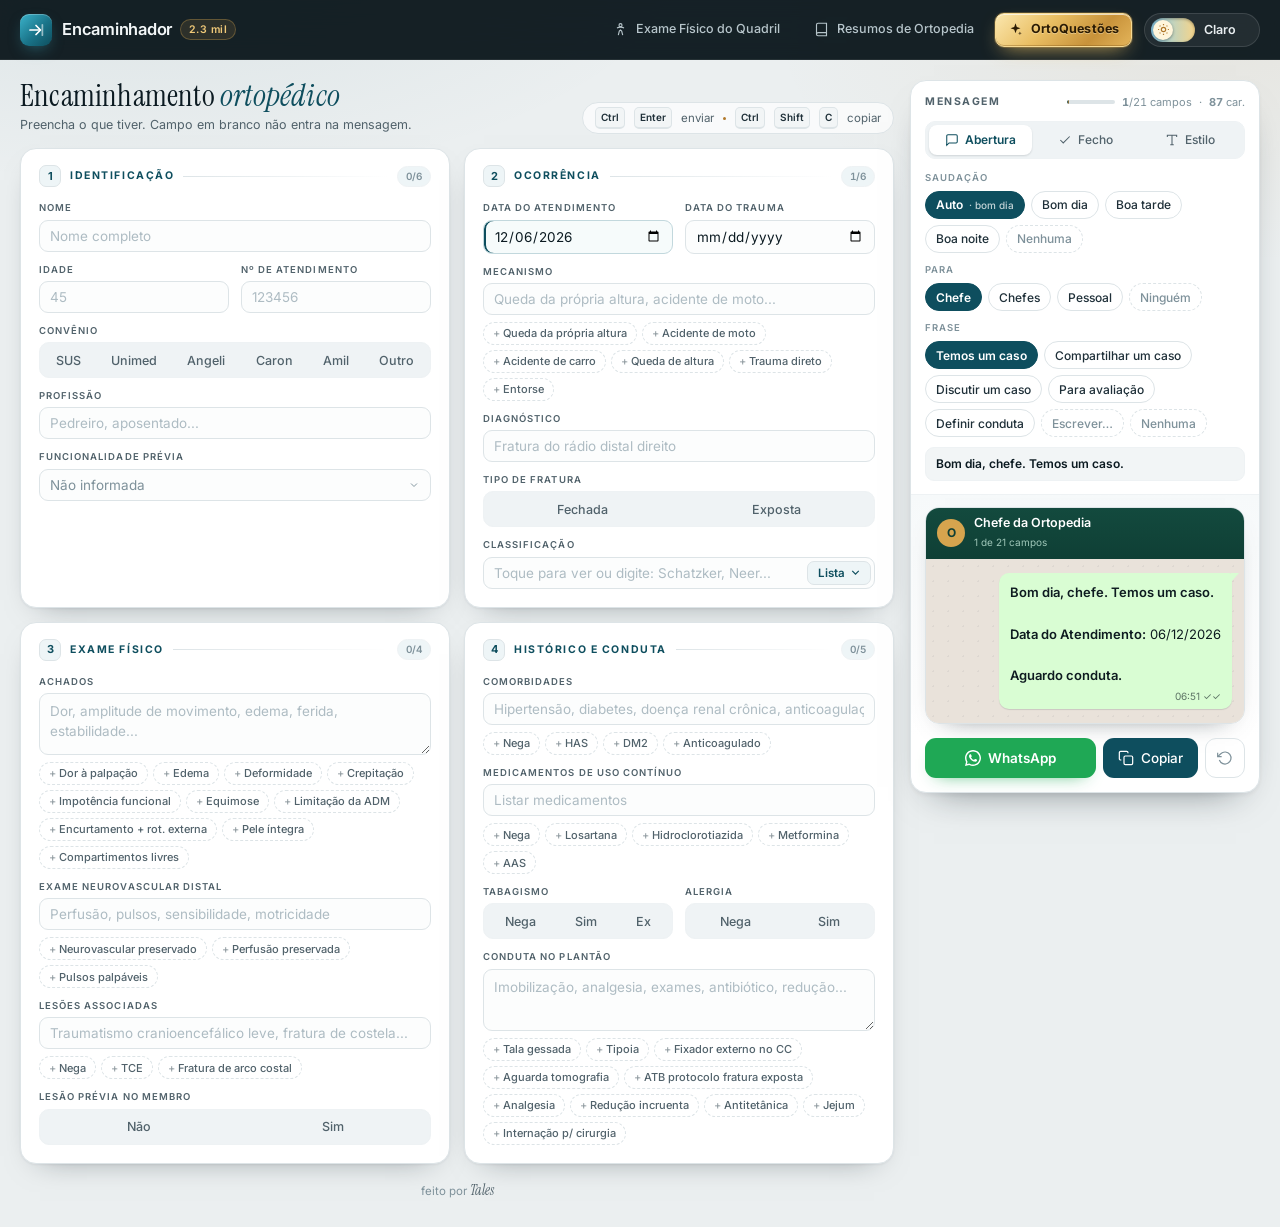
==== commit ae0b8344: "Encaminhador: botões de mecanismo, mais classificações e mais atalhos - Mecanismo: queda da própria " ====
--- a/index.html
+++ b/index.html
@@ -278,14 +278,18 @@
 
 /* ── AUTOCOMPLETAR DE CLASSIFICAÇÕES ─────────────── */
 .ac{position:relative}
-.ac input{padding-right:40px}
+.ac input{padding-right:84px;cursor:pointer}
+.ac input:focus{cursor:text}
 .ac-btn{
-  position:absolute;right:4px;top:4px;height:calc(100% - 8px);width:30px;border-radius:7px;
-  border:none;background:transparent;color:var(--muted);cursor:pointer;display:flex;align-items:center;justify-content:center;
-  transition:background .15s,color .15s;
-}
-.ac-btn:hover,.ac-btn[aria-expanded="true"]{background:var(--petrol-tint);color:var(--petrol)}
-.ac-btn svg{width:16px;height:16px}
+  position:absolute;right:4px;top:4px;height:calc(100% - 8px);padding:0 8px 0 10px;border-radius:7px;gap:4px;
+  border:1px solid var(--line);background:var(--petrol-tint);color:var(--petrol);cursor:pointer;
+  display:flex;align-items:center;justify-content:center;font-size:11.5px;font-weight:600;
+  transition:background .15s,color .15s,border-color .15s;
+}
+.ac-btn:hover,.ac-btn[aria-expanded="true"]{background:var(--petrol);border-color:var(--petrol);color:#fff}
+html[data-theme="dark"] .ac-btn:hover,html[data-theme="dark"] .ac-btn[aria-expanded="true"]{color:#0A1418}
+.ac-btn svg{width:13px;height:13px;transition:transform .15s}
+.ac-btn[aria-expanded="true"] svg{transform:rotate(180deg)}
 .ac-menu{
   position:absolute;left:0;right:0;top:calc(100% + 6px);z-index:40;
   background:var(--menu);border:1px solid var(--line);border-radius:12px;
@@ -575,11 +579,23 @@
             <label for="data_trauma">Data do trauma</label>
             <input id="data_trauma" type="date" />
           </div>
-          <div class="field">
+          <div class="field full">
             <label for="mecanismo">Mecanismo</label>
-            <input id="mecanismo" type="text" placeholder="Queda da própria altura..." />
-          </div>
-          <div class="field">
+            <input id="mecanismo" type="text" placeholder="Queda da própria altura, acidente de moto..." />
+            <div class="quick" data-for="mecanismo">
+              <button type="button" data-t="Queda da própria altura">Queda da própria altura</button>
+              <button type="button" data-t="acidente de moto">Acidente de moto</button>
+              <button type="button" data-t="acidente automobilístico">Acidente de carro</button>
+              <button type="button" data-t="queda de altura">Queda de altura</button>
+              <button type="button" data-t="trauma direto">Trauma direto</button>
+              <button type="button" data-t="entorse">Entorse</button>
+            </div>
+          </div>
+          <div class="field full">
+            <label for="diagnostico">Diagnóstico</label>
+            <input id="diagnostico" type="text" placeholder="Fratura do rádio distal direito" />
+          </div>
+          <div class="field full">
             <label id="lbl_tipo_fratura">Tipo de fratura</label>
             <input id="tipo_fratura" type="hidden" />
             <div class="pick" data-for="tipo_fratura" role="group" aria-labelledby="lbl_tipo_fratura">
@@ -588,16 +604,12 @@
             </div>
           </div>
           <div class="field full">
-            <label for="diagnostico">Diagnóstico</label>
-            <input id="diagnostico" type="text" placeholder="Fratura do rádio distal direito" />
-          </div>
-          <div class="field full">
             <label for="classificacao">Classificação</label>
             <div class="ac" id="ac">
-              <input id="classificacao" type="text" placeholder="Digite: Schatzker, Neer, Garden, Weber..." autocomplete="off"
+              <input id="classificacao" type="text" placeholder="Toque para ver ou digite: Schatzker, Neer..." autocomplete="off"
                      role="combobox" aria-autocomplete="list" aria-expanded="false" aria-controls="acList" />
               <button class="ac-btn" id="acBtn" type="button" title="Ver todas as classificações" aria-label="Ver todas as classificações" aria-expanded="false">
-                <svg viewBox="0 0 24 24" fill="none" stroke="currentColor" stroke-width="1.8"><path d="M4 6h16M4 12h16M4 18h10"/></svg>
+                Lista<svg viewBox="0 0 24 24" fill="none" stroke="currentColor" stroke-width="2.2"><path d="M6 9l6 6 6-6"/></svg>
               </button>
               <div class="ac-menu hide" id="acMenu">
                 <div class="ac-head hide" id="acHead"></div>
@@ -623,6 +635,11 @@
               <button type="button" data-t="deformidade">Deformidade</button>
               <button type="button" data-t="crepitação">Crepitação</button>
               <button type="button" data-t="impotência funcional">Impotência funcional</button>
+              <button type="button" data-t="equimose">Equimose</button>
+              <button type="button" data-t="limitação da amplitude de movimento">Limitação da ADM</button>
+              <button type="button" data-t="encurtamento e rotação externa do membro">Encurtamento + rot. externa</button>
+              <button type="button" data-t="pele íntegra">Pele íntegra</button>
+              <button type="button" data-t="compartimentos livres">Compartimentos livres</button>
             </div>
           </div>
           <div class="field full">
@@ -704,6 +721,11 @@
               <button type="button" data-t="Fixador externo em centro cirúrgico">Fixador externo no CC</button>
               <button type="button" data-t="Aguarda tomografia">Aguarda tomografia</button>
               <button type="button" data-t="Antibioticoterapia conforme protocolo de fratura exposta">ATB protocolo fratura exposta</button>
+              <button type="button" data-t="analgesia">Analgesia</button>
+              <button type="button" data-t="redução incruenta">Redução incruenta</button>
+              <button type="button" data-t="profilaxia antitetânica">Antitetânica</button>
+              <button type="button" data-t="jejum">Jejum</button>
+              <button type="button" data-t="internação para tratamento cirúrgico">Internação p/ cirurgia</button>
             </div>
           </div>
         </div>
@@ -908,12 +930,24 @@
     ["II","Terço lateral (~15%) — subclassificar por Neer"],
     ["III","Terço medial (~5%)"]
   ]},
+  { n:"Neer clavícula", r:"Clavícula distal", o:"Neer {c} (clavícula distal)", k:"neer nir clavicula distal lateral", g:[
+    ["I","Lateral aos ligamentos coracoclaviculares — estável"],
+    ["IIA","Medial ao conoide e ao trapezoide — instável"],
+    ["IIB","Entre conoide e trapezoide, conoide roto — instável"],
+    ["III","Intra-articular (acromioclavicular)"],
+    ["IV","Criança: desenluvamento periosteal"],
+    ["V","Cominutiva; ligamentos CC presos a fragmento inferior"]
+  ]},
   { n:"Gartland", r:"Supracondiliana do úmero (criança)", k:"gartlan supracondiliana supracondilar cotovelo crianca pediatrica", g:[
     ["I","Sem desvio (pode haver apenas sinal do coxim gorduroso)"],
     ["IIA","Desviada, cortical posterior íntegra, sem rotação ou translação"],
     ["IIB","Desviada, cortical posterior íntegra, com rotação ou translação"],
     ["III","Desvio completo, sem contato cortical"],
     ["IV","Instabilidade multidirecional (periósteo rompido circunferencialmente)"]
+  ]},
+  { n:"Milch", r:"Côndilo lateral do úmero (criança)", k:"milch condilo lateral umero cotovelo crianca pediatrica", g:[
+    ["I","Traço lateral à tróclea, pelo capítulo — estável"],
+    ["II","Traço estende-se à tróclea — instável"]
   ]},
   { n:"Mason", r:"Cabeça do rádio", k:"meison mason johnston cabeca radio cotovelo", g:[
     ["I","Sem desvio ou desvio < 2 mm; sem bloqueio mecânico"],
@@ -949,6 +983,31 @@
     ["VI","Radioulnar distal + estiloide ulnar"],
     ["VII","Radiocárpica e radioulnar distal"],
     ["VIII","Radiocárpica e radioulnar distal + estiloide ulnar"]
+  ]},
+  { n:"Fernández", r:"Rádio distal (mecanismo)", k:"fernandez radio distal punho", g:[
+    ["I","Flexão — metafisária (Colles/Smith)"],
+    ["II","Cisalhamento — articular (Barton, estiloide radial)"],
+    ["III","Compressão — impacção articular (die-punch)"],
+    ["IV","Avulsão — fratura-luxação radiocárpica"],
+    ["V","Alta energia — combinação dos mecanismos"]
+  ]},
+  { n:"Herbert", r:"Escafoide", k:"herbert escafoide punho", g:[
+    ["A1","Aguda estável: tubérculo"],
+    ["A2","Aguda estável: cintura, incompleta"],
+    ["B1","Aguda instável: oblíqua do terço distal"],
+    ["B2","Aguda instável: cintura, completa"],
+    ["B3","Aguda instável: polo proximal"],
+    ["B4","Fratura-luxação transescafoperilunar"],
+    ["B5","Cominutiva"],
+    ["C","Retardo de consolidação"],
+    ["D1","Pseudartrose fibrosa"],
+    ["D2","Pseudartrose esclerótica"]
+  ]},
+  { n:"Mayfield", r:"Instabilidade perilunar", k:"mayfield perilunar semilunar carpo punho luxacao", g:[
+    ["I","Lesão escafolunar"],
+    ["II","+ luxação capitato-semilunar"],
+    ["III","+ lesão lunopiramidal — luxação perilunar"],
+    ["IV","Luxação do semilunar"]
   ]},
   { n:"Anderson-D'Alonzo", r:"Odontoide (C2)", k:"anderson dalonzo alonzo odontoide dente c2 coluna cervical", g:[
     ["I","Avulsão da ponta do dente (inserção dos ligamentos alares)"],
@@ -987,6 +1046,13 @@
     ["coluna anterior + hemitransversa posterior","Associada"],
     ["ambas as colunas","Associada — sem segmento articular ligado ao esqueleto axial (sinal do esporão)"]
   ]},
+  { n:"Thompson-Epstein", r:"Luxação posterior do quadril", k:"thompson epstein luxacao quadril posterior", g:[
+    ["I","Com ou sem fratura mínima"],
+    ["II","Fragmento único grande da borda posterior do acetábulo"],
+    ["III","Cominuição da borda posterior"],
+    ["IV","Fratura do assoalho do acetábulo"],
+    ["V","Fratura da cabeça femoral"]
+  ]},
   { n:"Pipkin", r:"Cabeça femoral", k:"pipkin cabeca femur quadril", g:[
     ["I","Abaixo (caudal) da fóvea — fora da área de carga"],
     ["II","Acima (cefálica) da fóvea — área de carga"],
@@ -1021,6 +1087,16 @@
     ["31A1","Pertrocantérica simples — parede lateral íntegra (> 20,5 mm)"],
     ["31A2","Pertrocantérica multifragmentária — parede lateral incompetente (≤ 20,5 mm)"],
     ["31A3","Intertrocantérica — traço reverso ou transverso"]
+  ]},
+  { n:"Seinsheimer", r:"Subtrocantérica", k:"seinsheimer subtrocanterica femur proximal", g:[
+    ["I","Sem desvio (< 2 mm)"],
+    ["IIA","Duas partes — transversa"],
+    ["IIB","Duas partes — espiral, trocanter menor no fragmento proximal"],
+    ["IIC","Duas partes — espiral, trocanter menor no fragmento distal"],
+    ["IIIA","Três partes — trocanter menor como terceiro fragmento"],
+    ["IIIB","Três partes — fragmento em borboleta"],
+    ["IV","Cominutiva (≥ 4 fragmentos)"],
+    ["V","Subtrocantérica com extensão intertrocantérica"]
   ]},
   { n:"Winquist-Hansen", r:"Diáfise do fêmur", k:"winquist vinquist diafise femur", g:[
     ["0","Sem cominuição"],
@@ -1036,6 +1112,17 @@
     ["B2","Ao redor da haste — haste solta, bom estoque ósseo"],
     ["B3","Ao redor da haste — haste solta, estoque ósseo ruim"],
     ["C","Bem distal à ponta da haste"]
+  ]},
+  { n:"Rorabeck", r:"Periprotética do joelho (fêmur)", k:"rorabeck periprotetica protese joelho artroplastia", g:[
+    ["I","Sem desvio, prótese fixa"],
+    ["II","Desviada, prótese fixa"],
+    ["III","Prótese solta, com ou sem desvio"]
+  ]},
+  { n:"Meyers-McKeever", r:"Eminência intercondilar (criança)", k:"meyers mckeever eminencia intercondilar espinha tibial lca joelho crianca", g:[
+    ["I","Sem desvio ou desvio mínimo da margem anterior"],
+    ["II","Elevação anterior, dobradiça posterior íntegra"],
+    ["III","Fragmento completamente desviado"],
+    ["IV","Cominutiva"]
   ]},
   { n:"Schatzker", r:"Platô tibial", k:"shatzker chatzker xatzker schatzker chatzquer plato tibial joelho", g:[
     ["I","Cisalhamento (split) puro do platô lateral"],
@@ -1091,6 +1178,13 @@
     ["2","Junção metáfise-diáfise (fratura de Jones) — irrigação precária"],
     ["3","Diáfise proximal — fratura por estresse"]
   ]},
+  { n:"Myerson", r:"Lisfranc (tarsometatársica)", k:"myerson lisfranc tarsometatarsica pe mediope", g:[
+    ["A","Incongruência total (homolateral)"],
+    ["B1","Incongruência parcial — medial"],
+    ["B2","Incongruência parcial — lateral"],
+    ["C1","Divergente — parcial"],
+    ["C2","Divergente — total"]
+  ]},
   { n:"Gustilo-Anderson", r:"Fratura exposta", f:"Exposta", k:"gustilo gustillo anderson exposta aberta", g:[
     ["I","Ferida < 1 cm, limpa, baixa energia"],
     ["II","Ferida 1–10 cm, sem lesão extensa de partes moles"],
@@ -1103,6 +1197,16 @@
     ["C1","Abrasão ou contusão superficial"],
     ["C2","Abrasão profunda contaminada, contusão muscular — risco de síndrome compartimental"],
     ["C3","Contusão extensa, esmagamento, desenluvamento, lesão vascular ou síndrome compartimental"]
+  ]},
+  { n:"AO/OTA diáfise", r:"Qualquer osso longo — diáfise", o:"AO/OTA tipo {c}", k:"ao ota diafise osso longo", g:[
+    ["A","Simples (espiral, oblíqua ou transversa)"],
+    ["B","Em cunha"],
+    ["C","Multifragmentária / segmentar"]
+  ]},
+  { n:"AO/OTA articular", r:"Qualquer osso longo — extremidade", o:"AO/OTA tipo {c}", k:"ao ota articular metafise epifise", g:[
+    ["A","Extra-articular"],
+    ["B","Articular parcial"],
+    ["C","Articular completa"]
   ]},
   { n:"Salter-Harris", r:"Fise (criança)", k:"salter harris fise fisaria crianca pediatrica", g:[
     ["I","Através da fise"],
@@ -1499,8 +1603,12 @@
   }
   function classeDigitada(q){
     // "schatzker ii" → modo de subtipos da Schatzker
-    const c = CL.find(c => q === c.nn || q.startsWith(c.nn + " "));
-    return c ? { c, resto: q.slice(c.nn.length).trim() } : null;
+    const cands = CL.filter(c => q === c.nn || q.startsWith(c.nn + " ")).sort((a, b) => b.nn.length - a.nn.length);
+    const c = cands[0];
+    if (!c) return null;
+    // "neer" sozinho: há "Neer" e "Neer clavícula" → mostra a lista para escolher
+    if (q === c.nn && CL.some(o => o !== c && o.nn.startsWith(q + " "))) return null;
+    return { c, resto: q.slice(c.nn.length).trim() };
   }
 
   function marca(txt, q){
@@ -1561,7 +1669,9 @@
     }
   }
 
-  inp.addEventListener("input", () => { if (segmento().q) abrirMenu(); else fecharMenu(); });
+  inp.addEventListener("input", abrirMenu);
+  inp.addEventListener("focus", () => { if (!acAberto) abrirMenu(); });
+  inp.addEventListener("click", () => { if (!acAberto) abrirMenu(); });
   inp.addEventListener("keydown", (e) => {
     if (!acAberto){
       if (e.key === "ArrowDown"){ e.preventDefault(); abrirMenu(); }
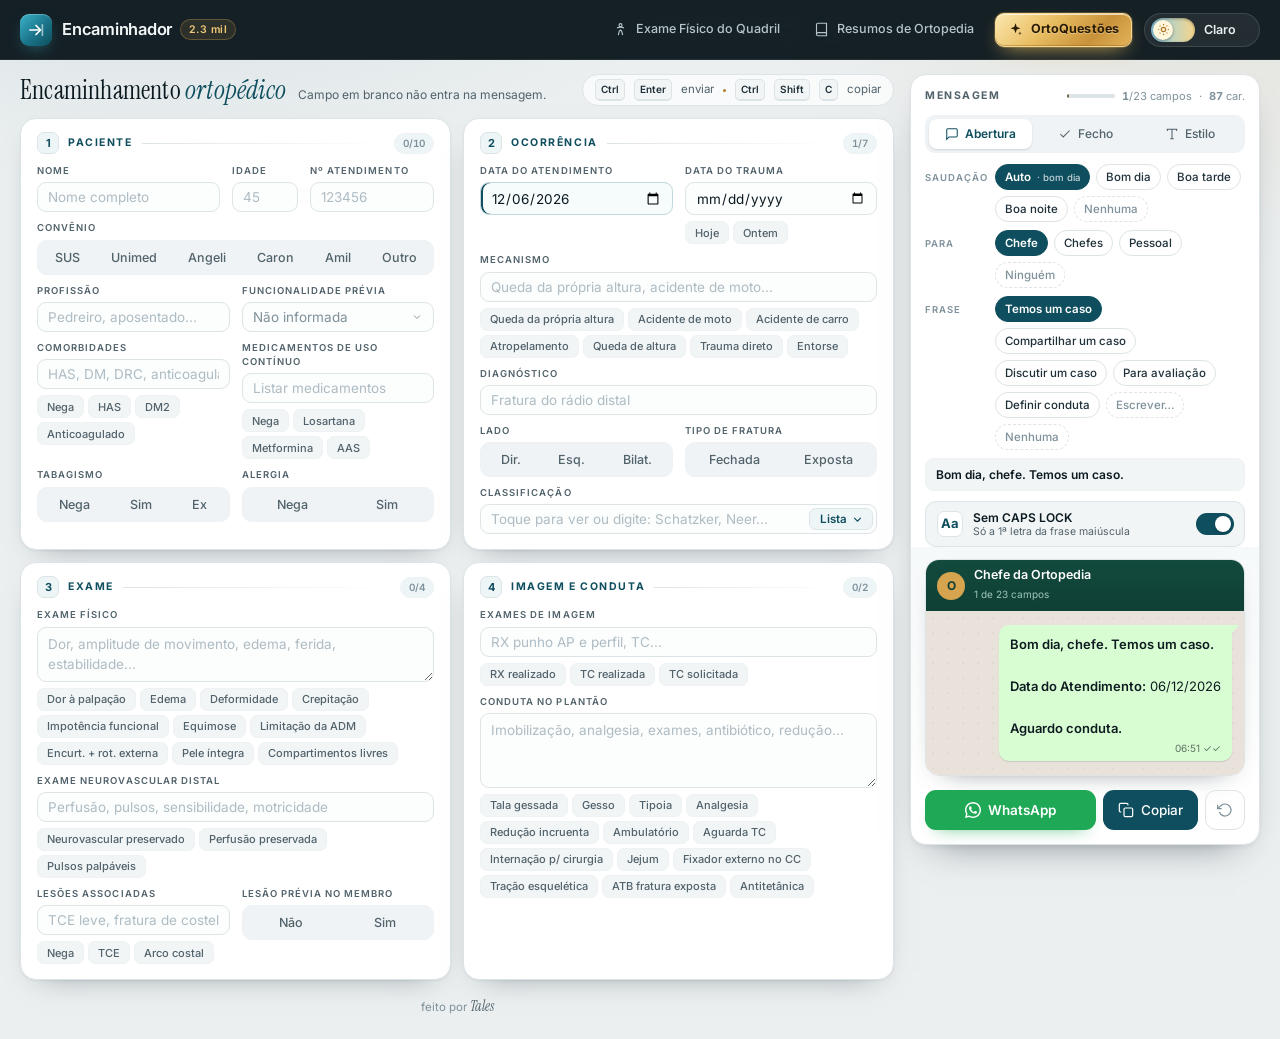
==== commit 7bb46e33: "Encaminhador: mensagem sem CAPS LOCK, layout mais compacto e campos novos - Correção automática de C" ====
--- a/index.html
+++ b/index.html
@@ -176,17 +176,19 @@
 
 /* ── ESTRUTURA ────────────────────────────────────── */
 .shell{
-  max-width:1400px;margin:0 auto;padding:20px 20px 24px;
+  max-width:1400px;margin:0 auto;padding:14px 20px 20px;
   display:grid;grid-template-columns:minmax(0,1fr) 384px;gap:20px;align-items:start;
 }
 @media(max-width:1340px){.shell{grid-template-columns:minmax(0,1fr) 350px;gap:16px}}
 @media(max-width:1180px){.shell{grid-template-columns:minmax(0,1fr);gap:16px;padding-bottom:92px}}
 @media(max-width:520px){.shell{padding:14px 12px 92px}}
 
-.page-head{display:flex;align-items:flex-end;justify-content:space-between;gap:16px;margin-bottom:14px;flex-wrap:wrap}
-.page-head h1{font-family:'Instrument Serif',Georgia,serif;font-size:31px;font-weight:400;line-height:1.02;letter-spacing:.2px}
+.page-head{display:flex;align-items:center;justify-content:space-between;gap:16px;margin-bottom:12px;flex-wrap:wrap}
+.page-head h1{font-family:'Instrument Serif',Georgia,serif;font-size:26px;font-weight:400;line-height:1;letter-spacing:.2px;display:flex;align-items:baseline;gap:12px;flex-wrap:wrap}
 .page-head h1 em{font-style:italic;color:var(--petrol)}
-.page-head p{font-size:12.5px;color:var(--ink-3);margin-top:4px}
+.page-head p{font-family:'Inter',system-ui,sans-serif;font-size:12px;color:var(--ink-3);letter-spacing:0}
+.page-head p{white-space:nowrap}
+@media(max-width:520px){.page-head{display:none}}
 
 .hint{
   display:inline-flex;align-items:center;gap:9px;height:32px;padding:0 12px;
@@ -201,17 +203,17 @@
 @media(max-width:900px){.hint{display:none}}
 
 /* ── CARTÕES ──────────────────────────────────────── */
-.grid{display:grid;grid-template-columns:1fr 1fr;gap:14px}
-.grid + .grid{margin-top:14px}
+.grid{display:grid;grid-template-columns:1fr 1fr;gap:12px}
+.grid + .grid{margin-top:12px}
 @media(max-width:800px){.grid{grid-template-columns:1fr}}
 
 .card{
   background:var(--card);border:1px solid var(--line);border-radius:16px;
-  box-shadow:var(--shadow);padding:16px 18px 18px;
+  box-shadow:var(--shadow);padding:13px 16px 15px;
   transition:box-shadow .22s,border-color .22s;
 }
 .card:focus-within{box-shadow:var(--shadow-lift);border-color:var(--card-focus)}
-.card-head{display:flex;align-items:center;gap:9px;margin-bottom:14px}
+.card-head{display:flex;align-items:center;gap:9px;margin-bottom:10px}
 .card-head .num{
   width:22px;height:22px;border-radius:7px;flex-shrink:0;display:flex;align-items:center;justify-content:center;
   font-size:11px;font-weight:700;color:var(--petrol);background:var(--petrol-tint);border:1px solid var(--line);
@@ -225,23 +227,32 @@
 }
 .card-head .tally.done{color:var(--brass-2);background:var(--brass-tint);border-color:rgba(176,120,43,.35)}
 
-.fields{display:grid;grid-template-columns:1fr 1fr;gap:11px 12px}
+.fields{display:grid;grid-template-columns:1fr 1fr;gap:9px 12px}
 .full{grid-column:span 2}
-@media(max-width:520px){.fields{grid-template-columns:1fr}.full{grid-column:span 1}.card{padding:15px 14px 16px}}
+/* nome + idade + nº numa linha só */
+.trio{display:grid;grid-template-columns:minmax(0,1fr) 66px 124px;gap:9px 12px;grid-column:span 2}
+/* celular: uma coluna, mas campos curtos (.half) continuam lado a lado */
+@media(max-width:520px){
+  .fields > .field:not(.half){grid-column:span 2}
+  .card{padding:13px 13px 14px}
+  .trio{grid-template-columns:1fr 1fr}
+  .trio > .field:first-child{grid-column:span 2}
+}
 
 .field{display:flex;flex-direction:column;gap:4px;min-width:0}
 label{font-size:9.5px;font-weight:600;letter-spacing:.11em;text-transform:uppercase;color:var(--ink-3)}
 
 input,textarea,select{
   font-family:'Inter',system-ui,sans-serif;font-size:13.5px;color:var(--ink);
-  background:var(--field);border:1px solid var(--line);border-radius:9px;padding:7px 10px;width:100%;
+  background:var(--field);border:1px solid var(--line);border-radius:9px;padding:6px 10px;width:100%;
   transition:border-color .16s,box-shadow .16s,background .16s;outline:none;
 }
 input:hover,textarea:hover,select:hover{border-color:var(--field-border-hover);background:var(--field-hover)}
 input:focus,textarea:focus,select:focus{background:var(--field-hover);border-color:var(--petrol);box-shadow:0 0 0 3px var(--ring)}
 input::placeholder,textarea::placeholder{color:var(--placeholder)}
-textarea{resize:vertical;min-height:62px;line-height:1.5}
-input[type="date"]{min-height:34px}
+textarea{resize:vertical;min-height:50px;line-height:1.5;overflow:hidden}
+input[type="date"]{min-height:33px}
+@media(max-width:520px){input,textarea,select{font-size:16px}}
 select{
   cursor:pointer;appearance:none;-webkit-appearance:none;padding-right:28px;
   background-image:url("data:image/svg+xml,%3Csvg xmlns='http://www.w3.org/2000/svg' width='12' height='12' viewBox='0 0 24 24' fill='none' stroke='%238497A0' stroke-width='2'%3E%3Cpath d='M6 9l6 6 6-6'/%3E%3C/svg%3E");
@@ -254,27 +265,27 @@
 .hide{display:none !important}
 
 /* chips de preenchimento rápido */
-.quick{display:flex;flex-wrap:wrap;gap:5px;margin-top:3px}
+.quick{display:flex;flex-wrap:wrap;gap:4px;margin-top:2px}
 .quick button{
-  height:23px;padding:0 9px;border-radius:99px;cursor:pointer;
-  font-size:11px;font-weight:500;color:var(--ink-3);background:transparent;
-  border:1px dashed var(--line);transition:background .15s,color .15s,border-color .15s;
-}
-.quick button::before{content:'+ ';opacity:.6}
+  height:23px;padding:0 9px;border-radius:7px;cursor:pointer;
+  font-size:11px;font-weight:500;color:var(--ink-3);background:var(--surface-3);
+  border:1px solid var(--line-soft);transition:background .15s,color .15s,border-color .15s;
+}
 .quick button:hover{color:var(--petrol);border-color:var(--petrol);background:var(--petrol-tint)}
-.quick button[aria-pressed="true"]{color:var(--petrol);border-style:solid;border-color:var(--petrol);background:var(--petrol-tint);font-weight:600}
-.quick button[aria-pressed="true"]::before{content:'✓ ';opacity:1}
+.quick button[aria-pressed="true"]{color:var(--petrol);border-color:var(--petrol);background:var(--petrol-tint);font-weight:600}
+.quick button[aria-pressed="true"]::before{content:'✓ '}
+@media(max-width:520px){.quick button{height:28px;font-size:12px;padding:0 10px}}
 
 /* botões de escolha única (tabagismo, alergia) */
 .pick{display:flex;flex-wrap:wrap;gap:4px;background:var(--surface-2);border:1px solid var(--line-soft);border-radius:10px;padding:3px}
 .pick button{white-space:nowrap;
-  flex:1 1 auto;height:28px;min-width:0;padding:0 8px;border:none;border-radius:7px;background:transparent;cursor:pointer;
+  flex:1 1 auto;height:27px;min-width:0;padding:0 8px;border:none;border-radius:7px;background:transparent;cursor:pointer;
   font-size:12.5px;font-weight:500;color:var(--ink-3);transition:background .15s,color .15s,box-shadow .15s;
 }
 .pick button:hover{color:var(--ink);background:var(--field-hover)}
 .pick button[aria-pressed="true"]{background:var(--petrol);color:#fff;font-weight:600;box-shadow:0 1px 2px rgba(11,26,33,.2)}
 html[data-theme="dark"] .pick button[aria-pressed="true"]{color:#0A1418}
-@media(max-width:520px){.pick button{padding:0 3px;font-size:12px}}
+@media(max-width:520px){.pick button{padding:0 3px;font-size:12.5px;height:32px}}
 
 /* ── AUTOCOMPLETAR DE CLASSIFICAÇÕES ─────────────── */
 .ac{position:relative}
@@ -325,7 +336,7 @@
 @media(max-width:520px){.ac-foot{display:none}}
 
 /* ── PAINEL DA MENSAGEM ───────────────────────────── */
-.rail{position:sticky;top:68px;align-self:start;display:flex;flex-direction:column;gap:10px}
+.rail{position:sticky;top:74px;align-self:start;display:flex;flex-direction:column;gap:10px}
 @media(max-width:1180px){.rail{position:static}}
 
 .panel{background:var(--card);border:1px solid var(--line);border-radius:16px;box-shadow:var(--shadow-lift);overflow:hidden}
@@ -344,16 +355,17 @@
 .tabs button:hover{color:var(--ink)}
 .tabs button[aria-selected="true"]{background:var(--seg-on);color:var(--petrol);font-weight:600;box-shadow:0 1px 2px rgba(11,26,33,.14)}
 .tabs button svg{width:14px;height:14px}
-
-.tabpane{padding:12px 14px 13px;border-bottom:1px solid var(--line-soft);display:flex;flex-direction:column;gap:10px}
-.opt-row{display:flex;flex-direction:column;gap:6px}
-.opt-row .k{font-size:9.5px;font-weight:600;letter-spacing:.11em;text-transform:uppercase;color:var(--muted)}
+.tabs.recolhido{margin-bottom:0}
+
+.tabpane{padding:11px 14px 0;display:flex;flex-direction:column;gap:8px}
+.opt-row{display:grid;grid-template-columns:62px minmax(0,1fr);gap:8px;align-items:start}
+.opt-row .k{font-size:9.5px;font-weight:600;letter-spacing:.11em;text-transform:uppercase;color:var(--muted);padding-top:7px}
 .opt-row .ctl{flex:1;display:flex;align-items:center;gap:6px;min-width:0;flex-wrap:wrap}
 
-.chips{display:flex;flex-wrap:wrap;gap:5px}
+.chips{display:flex;flex-wrap:wrap;gap:4px}
 .chip{
-  height:28px;padding:0 10px;border-radius:99px;cursor:pointer;
-  font-size:12px;font-weight:500;color:var(--ink-2);background:var(--quiet-bg);
+  height:26px;padding:0 9px;border-radius:99px;cursor:pointer;
+  font-size:11.5px;font-weight:500;color:var(--ink-2);background:var(--quiet-bg);
   border:1px solid var(--line);transition:background .15s,color .15s,border-color .15s;white-space:nowrap;
 }
 .chip:hover{border-color:var(--quiet-border-hover);background:var(--quiet-hover)}
@@ -378,6 +390,45 @@
 }
 .preview-line b{color:var(--ink);font-weight:600}
 .preview-line .none{color:var(--muted);font-style:italic}
+
+/* ── CAPS LOCK ────────────────────────────────────── */
+.capsbar{
+  display:flex;align-items:center;gap:10px;margin:10px 14px 0;padding:8px 10px 8px 11px;
+  border:1px solid var(--line);border-radius:11px;background:var(--surface-3);
+  transition:background .2s,border-color .2s;
+}
+.capsbar.on-caps{background:var(--brass-tint);border-color:rgba(176,120,43,.4)}
+.capsbar .ico{
+  width:26px;height:26px;border-radius:7px;flex-shrink:0;display:flex;align-items:center;justify-content:center;
+  font-size:13px;font-weight:700;color:var(--petrol);background:var(--card);border:1px solid var(--line);
+}
+.capsbar.on-caps .ico{color:var(--brass-2);border-color:rgba(176,120,43,.4)}
+.capsbar .txt{min-width:0;flex:1;line-height:1.25}
+.capsbar .txt b{display:block;font-size:12px;font-weight:600;color:var(--ink)}
+.capsbar .txt small{display:block;font-size:10.5px;color:var(--ink-3);white-space:nowrap;overflow:hidden;text-overflow:ellipsis}
+.capsbar .fix{
+  height:26px;padding:0 9px;border-radius:7px;cursor:pointer;flex-shrink:0;
+  font-size:11px;font-weight:600;color:var(--brass-2);background:var(--card);border:1px solid rgba(176,120,43,.45);
+}
+.capsbar .fix:hover{background:var(--brass);border-color:var(--brass);color:#fff}
+.sw{
+  position:relative;width:38px;height:22px;border-radius:99px;flex-shrink:0;cursor:pointer;
+  background:var(--line);border:none;transition:background .2s;
+}
+.sw::after{
+  content:'';position:absolute;top:3px;left:3px;width:16px;height:16px;border-radius:50%;
+  background:#fff;box-shadow:0 1px 2px rgba(0,0,0,.3);transition:transform .2s cubic-bezier(.34,1.3,.64,1);
+}
+.sw[aria-checked="true"]{background:var(--petrol)}
+.sw[aria-checked="true"]::after{transform:translateX(16px)}
+html[data-theme="dark"] .sw[aria-checked="true"]::after{background:#0A1418}
+/* aviso de Caps Lock junto ao campo */
+.caps-pill{
+  position:fixed;z-index:80;pointer-events:none;
+  font-size:10.5px;font-weight:700;letter-spacing:.04em;color:#2B1B04;
+  background:linear-gradient(135deg,#FBE7AE,#E3B45A);border-radius:6px;padding:2px 7px;
+  box-shadow:0 4px 12px -4px rgba(176,120,43,.7);
+}
 
 /* ── TELEFONE / CONVERSA ──────────────────────────── */
 .phone{padding:12px 14px 14px;background:var(--phone-bg)}
@@ -392,7 +443,7 @@
 .wall{
   background:var(--wall);background-image:radial-gradient(var(--wall-dot) 1px,transparent 1px);
   background-size:15px 15px;padding:14px 12px;display:block;
-  max-height:min(44vh,440px);overflow-y:auto;overscroll-behavior:contain;
+  max-height:max(190px,calc(100vh - 560px));overflow-y:auto;overscroll-behavior:contain;
   -webkit-overflow-scrolling:touch;
 }
 @media(max-width:1180px){.wall{max-height:none;overflow:visible}}
@@ -497,10 +548,7 @@
 
   <div>
     <div class="page-head">
-      <div>
-        <h1>Encaminhamento <em>ortopédico</em></h1>
-        <p>Preencha o que tiver. Campo em branco não entra na mensagem.</p>
-      </div>
+      <h1><span>Encaminhamento <em>ortopédico</em></span><p>Campo em branco não entra na mensagem.</p></h1>
       <div class="hint">
         <kbd>Ctrl</kbd><kbd>Enter</kbd> enviar
         <b></b>
@@ -510,19 +558,21 @@
 
     <div class="grid">
       <section class="card">
-        <div class="card-head"><span class="num">1</span><h2>Identificação</h2><span class="tally" data-tally="1">0/6</span></div>
+        <div class="card-head"><span class="num">1</span><h2>Paciente</h2><span class="tally" data-tally="1">0/6</span></div>
         <div class="fields">
-          <div class="field full">
-            <label for="nome">Nome</label>
-            <input id="nome" type="text" placeholder="Nome completo" autocomplete="off" />
-          </div>
-          <div class="field">
-            <label for="idade">Idade</label>
-            <input id="idade" type="text" placeholder="45" inputmode="numeric" autocomplete="off" />
-          </div>
-          <div class="field">
-            <label for="numero">Nº de atendimento</label>
-            <input id="numero" type="text" placeholder="123456" autocomplete="off" />
+          <div class="trio">
+            <div class="field">
+              <label for="nome">Nome</label>
+              <input id="nome" type="text" placeholder="Nome completo" autocomplete="off" />
+            </div>
+            <div class="field">
+              <label for="idade">Idade</label>
+              <input id="idade" type="text" placeholder="45" inputmode="numeric" autocomplete="off" />
+            </div>
+            <div class="field">
+              <label for="numero">Nº atendimento</label>
+              <input id="numero" type="text" placeholder="123456" autocomplete="off" />
+            </div>
           </div>
           <div class="field full">
             <label id="lbl_convenio">Convênio</label>
@@ -539,11 +589,11 @@
               <input id="convenio_outro" type="text" placeholder="Qual convênio?" autocomplete="off" />
             </div>
           </div>
-          <div class="field full">
+          <div class="field">
             <label for="profissao">Profissão</label>
             <input id="profissao" type="text" placeholder="Pedreiro, aposentado..." />
           </div>
-          <div class="field full">
+          <div class="field">
             <label for="funcionalidade">Funcionalidade prévia</label>
             <select id="funcionalidade">
               <option value="">Não informada</option>
@@ -565,19 +615,63 @@
               </optgroup>
             </select>
           </div>
+          <div class="field">
+            <label for="comorbidades">Comorbidades</label>
+            <input id="comorbidades" type="text" placeholder="HAS, DM, DRC, anticoagulação..." />
+            <div class="quick" data-for="comorbidades">
+              <button type="button" data-t="Nega">Nega</button>
+              <button type="button" data-t="HAS">HAS</button>
+              <button type="button" data-t="DM2">DM2</button>
+              <button type="button" data-t="anticoagulado">Anticoagulado</button>
+            </div>
+          </div>
+          <div class="field">
+            <label for="muc">Medicamentos de uso contínuo</label>
+            <input id="muc" type="text" placeholder="Listar medicamentos" />
+            <div class="quick" data-for="muc">
+              <button type="button" data-t="Nega">Nega</button>
+              <button type="button" data-t="losartana">Losartana</button>
+              <button type="button" data-t="metformina">Metformina</button>
+              <button type="button" data-t="AAS">AAS</button>
+            </div>
+          </div>
+          <div class="field half">
+            <label id="lbl_tabagismo">Tabagismo</label>
+            <input id="tabagismo" type="hidden" />
+            <div class="pick" data-for="tabagismo" role="group" aria-labelledby="lbl_tabagismo">
+              <button type="button" data-v="Nega">Nega</button>
+              <button type="button" data-v="Sim">Sim</button>
+              <button type="button" data-v="Ex-tabagista" title="Ex-tabagista">Ex</button>
+            </div>
+          </div>
+          <div class="field half">
+            <label id="lbl_alergia">Alergia</label>
+            <input id="alergia" type="hidden" />
+            <div class="pick" data-for="alergia" role="group" aria-labelledby="lbl_alergia">
+              <button type="button" data-v="Nega">Nega</button>
+              <button type="button" data-v="Sim">Sim</button>
+            </div>
+            <div id="wrap_alergia_qual" class="hide" style="margin-top:6px;">
+              <input id="alergia_qual" type="text" placeholder="Qual? Ex.: dipirona" autocomplete="off" />
+            </div>
+          </div>
         </div>
       </section>
 
       <section class="card">
-        <div class="card-head"><span class="num">2</span><h2>Ocorrência</h2><span class="tally" data-tally="2">0/6</span></div>
+        <div class="card-head"><span class="num">2</span><h2>Ocorrência</h2><span class="tally" data-tally="2">0/7</span></div>
         <div class="fields">
-          <div class="field">
+          <div class="field half">
             <label for="data">Data do atendimento</label>
             <input id="data" type="date" />
           </div>
-          <div class="field">
+          <div class="field half">
             <label for="data_trauma">Data do trauma</label>
             <input id="data_trauma" type="date" />
+            <div class="quick" id="quickTrauma">
+              <button type="button" data-dias="0">Hoje</button>
+              <button type="button" data-dias="1">Ontem</button>
+            </div>
           </div>
           <div class="field full">
             <label for="mecanismo">Mecanismo</label>
@@ -586,6 +680,7 @@
               <button type="button" data-t="Queda da própria altura">Queda da própria altura</button>
               <button type="button" data-t="acidente de moto">Acidente de moto</button>
               <button type="button" data-t="acidente automobilístico">Acidente de carro</button>
+              <button type="button" data-t="atropelamento">Atropelamento</button>
               <button type="button" data-t="queda de altura">Queda de altura</button>
               <button type="button" data-t="trauma direto">Trauma direto</button>
               <button type="button" data-t="entorse">Entorse</button>
@@ -593,9 +688,60 @@
           </div>
           <div class="field full">
             <label for="diagnostico">Diagnóstico</label>
-            <input id="diagnostico" type="text" placeholder="Fratura do rádio distal direito" />
-          </div>
-          <div class="field full">
+            <input id="diagnostico" type="text" placeholder="Fratura do rádio distal" list="dxList" autocomplete="off" />
+            <datalist id="dxList">
+              <option value="Fratura do rádio distal"></option>
+              <option value="Fratura transtrocantérica do fêmur"></option>
+              <option value="Fratura do colo do fêmur"></option>
+              <option value="Fratura diafisária do fêmur"></option>
+              <option value="Fratura supracondiliana do úmero"></option>
+              <option value="Fratura do úmero proximal"></option>
+              <option value="Fratura diafisária do úmero"></option>
+              <option value="Fratura da clavícula"></option>
+              <option value="Fratura dos ossos do antebraço"></option>
+              <option value="Fratura do escafoide"></option>
+              <option value="Fratura de metacarpo"></option>
+              <option value="Fratura de falange"></option>
+              <option value="Fratura do platô tibial"></option>
+              <option value="Fratura diafisária da tíbia"></option>
+              <option value="Fratura do pilão tibial"></option>
+              <option value="Fratura do tornozelo"></option>
+              <option value="Fratura bimaleolar"></option>
+              <option value="Fratura trimaleolar"></option>
+              <option value="Fratura do calcâneo"></option>
+              <option value="Fratura da base do 5º metatarso"></option>
+              <option value="Fratura da patela"></option>
+              <option value="Fratura do acetábulo"></option>
+              <option value="Fratura do anel pélvico"></option>
+              <option value="Fratura da cabeça do rádio"></option>
+              <option value="Fratura do olécrano"></option>
+              <option value="Fratura periprotética"></option>
+              <option value="Luxação glenoumeral"></option>
+              <option value="Luxação acromioclavicular"></option>
+              <option value="Luxação do cotovelo"></option>
+              <option value="Luxação do quadril"></option>
+              <option value="Luxação de prótese do quadril"></option>
+              <option value="Entorse do tornozelo"></option>
+              <option value="Entorse do joelho"></option>
+              <option value="Ruptura do tendão calcâneo"></option>
+              <option value="Lesão de tendão flexor"></option>
+              <option value="Lesão de tendão extensor"></option>
+              <option value="Ferimento corto-contuso"></option>
+              <option value="Pronação dolorosa"></option>
+              <option value="Artrite séptica"></option>
+              <option value="Síndrome compartimental"></option>
+            </datalist>
+          </div>
+          <div class="field half">
+            <label id="lbl_lado">Lado</label>
+            <input id="lado" type="hidden" />
+            <div class="pick" data-for="lado" role="group" aria-labelledby="lbl_lado">
+              <button type="button" data-v="Direito">Dir.</button>
+              <button type="button" data-v="Esquerdo">Esq.</button>
+              <button type="button" data-v="Bilateral">Bilat.</button>
+            </div>
+          </div>
+          <div class="field half">
             <label id="lbl_tipo_fratura">Tipo de fratura</label>
             <input id="tipo_fratura" type="hidden" />
             <div class="pick" data-for="tipo_fratura" role="group" aria-labelledby="lbl_tipo_fratura">
@@ -624,11 +770,11 @@
 
     <div class="grid">
       <section class="card">
-        <div class="card-head"><span class="num">3</span><h2>Exame físico</h2><span class="tally" data-tally="3">0/4</span></div>
+        <div class="card-head"><span class="num">3</span><h2>Exame</h2><span class="tally" data-tally="3">0/4</span></div>
         <div class="fields">
           <div class="field full">
-            <label for="exame_fisico">Achados</label>
-            <textarea id="exame_fisico" placeholder="Dor, amplitude de movimento, edema, ferida, estabilidade..."></textarea>
+            <label for="exame_fisico">Exame físico</label>
+            <textarea id="exame_fisico" rows="2" placeholder="Dor, amplitude de movimento, edema, ferida, estabilidade..."></textarea>
             <div class="quick" data-for="exame_fisico">
               <button type="button" data-t="Dor à palpação">Dor à palpação</button>
               <button type="button" data-t="edema">Edema</button>
@@ -637,7 +783,7 @@
               <button type="button" data-t="impotência funcional">Impotência funcional</button>
               <button type="button" data-t="equimose">Equimose</button>
               <button type="button" data-t="limitação da amplitude de movimento">Limitação da ADM</button>
-              <button type="button" data-t="encurtamento e rotação externa do membro">Encurtamento + rot. externa</button>
+              <button type="button" data-t="encurtamento e rotação externa do membro">Encurt. + rot. externa</button>
               <button type="button" data-t="pele íntegra">Pele íntegra</button>
               <button type="button" data-t="compartimentos livres">Compartimentos livres</button>
             </div>
@@ -651,16 +797,16 @@
               <button type="button" data-t="pulsos palpáveis">Pulsos palpáveis</button>
             </div>
           </div>
-          <div class="field full">
+          <div class="field">
             <label for="lesoes">Lesões associadas</label>
-            <input id="lesoes" type="text" placeholder="Traumatismo cranioencefálico leve, fratura de costela..." />
+            <input id="lesoes" type="text" placeholder="TCE leve, fratura de costela..." />
             <div class="quick" data-for="lesoes">
               <button type="button" data-t="Nega">Nega</button>
               <button type="button" data-t="traumatismo cranioencefálico">TCE</button>
-              <button type="button" data-t="fratura de arco costal">Fratura de arco costal</button>
-            </div>
-          </div>
-          <div class="field full">
+              <button type="button" data-t="fratura de arco costal">Arco costal</button>
+            </div>
+          </div>
+          <div class="field">
             <label id="lbl_lesao_previa">Lesão prévia no membro</label>
             <input id="lesao_previa" type="hidden" />
             <div class="pick" data-for="lesao_previa" role="group" aria-labelledby="lbl_lesao_previa">
@@ -672,60 +818,34 @@
       </section>
 
       <section class="card">
-        <div class="card-head"><span class="num">4</span><h2>Histórico e conduta</h2><span class="tally" data-tally="4">0/5</span></div>
+        <div class="card-head"><span class="num">4</span><h2>Imagem e conduta</h2><span class="tally" data-tally="4">0/2</span></div>
         <div class="fields">
           <div class="field full">
-            <label for="comorbidades">Comorbidades</label>
-            <input id="comorbidades" type="text" placeholder="Hipertensão, diabetes, doença renal crônica, anticoagulação..." />
-            <div class="quick" data-for="comorbidades">
-              <button type="button" data-t="Nega">Nega</button>
-              <button type="button" data-t="HAS">HAS</button>
-              <button type="button" data-t="DM2">DM2</button>
-              <button type="button" data-t="anticoagulado">Anticoagulado</button>
-            </div>
-          </div>
-          <div class="field full">
-            <label for="muc">Medicamentos de uso contínuo</label>
-            <input id="muc" type="text" placeholder="Listar medicamentos" />
-            <div class="quick" data-for="muc">
-              <button type="button" data-t="Nega">Nega</button>
-              <button type="button" data-t="losartana">Losartana</button>
-              <button type="button" data-t="hidroclorotiazida">Hidroclorotiazida</button>
-              <button type="button" data-t="metformina">Metformina</button>
-              <button type="button" data-t="AAS">AAS</button>
-            </div>
-          </div>
-          <div class="field">
-            <label id="lbl_tabagismo">Tabagismo</label>
-            <input id="tabagismo" type="hidden" />
-            <div class="pick" data-for="tabagismo" role="group" aria-labelledby="lbl_tabagismo">
-              <button type="button" data-v="Nega">Nega</button>
-              <button type="button" data-v="Sim">Sim</button>
-              <button type="button" data-v="Ex-tabagista" title="Ex-tabagista">Ex</button>
-            </div>
-          </div>
-          <div class="field">
-            <label id="lbl_alergia">Alergia</label>
-            <input id="alergia" type="hidden" />
-            <div class="pick" data-for="alergia" role="group" aria-labelledby="lbl_alergia">
-              <button type="button" data-v="Nega">Nega</button>
-              <button type="button" data-v="Sim">Sim</button>
+            <label for="exames">Exames de imagem</label>
+            <input id="exames" type="text" placeholder="RX punho AP e perfil, TC..." />
+            <div class="quick" data-for="exames">
+              <button type="button" data-t="RX realizado">RX realizado</button>
+              <button type="button" data-t="TC realizada">TC realizada</button>
+              <button type="button" data-t="TC solicitada">TC solicitada</button>
             </div>
           </div>
           <div class="field full">
             <label for="conduta">Conduta no plantão</label>
-            <textarea id="conduta" placeholder="Imobilização, analgesia, exames, antibiótico, redução..."></textarea>
+            <textarea id="conduta" rows="3" placeholder="Imobilização, analgesia, exames, antibiótico, redução..."></textarea>
             <div class="quick" data-for="conduta">
               <button type="button" data-t="Imobilizado com tala gessada">Tala gessada</button>
+              <button type="button" data-t="Imobilizado com gesso">Gesso</button>
               <button type="button" data-t="Imobilizado com tipoia">Tipoia</button>
-              <button type="button" data-t="Fixador externo em centro cirúrgico">Fixador externo no CC</button>
-              <button type="button" data-t="Aguarda tomografia">Aguarda tomografia</button>
-              <button type="button" data-t="Antibioticoterapia conforme protocolo de fratura exposta">ATB protocolo fratura exposta</button>
               <button type="button" data-t="analgesia">Analgesia</button>
               <button type="button" data-t="redução incruenta">Redução incruenta</button>
+              <button type="button" data-t="Encaminhado ao ambulatório">Ambulatório</button>
+              <button type="button" data-t="Aguarda tomografia">Aguarda TC</button>
+              <button type="button" data-t="internação para tratamento cirúrgico">Internação p/ cirurgia</button>
+              <button type="button" data-t="jejum">Jejum</button>
+              <button type="button" data-t="Fixador externo em centro cirúrgico">Fixador externo no CC</button>
+              <button type="button" data-t="tração esquelética">Tração esquelética</button>
+              <button type="button" data-t="Antibioticoterapia conforme protocolo de fratura exposta">ATB fratura exposta</button>
               <button type="button" data-t="profilaxia antitetânica">Antitetânica</button>
-              <button type="button" data-t="jejum">Jejum</button>
-              <button type="button" data-t="internação para tratamento cirúrgico">Internação p/ cirurgia</button>
             </div>
           </div>
         </div>
@@ -849,6 +969,16 @@
             </div>
           </div>
         </div>
+      </div>
+
+      <div class="capsbar" id="capsBar">
+        <span class="ico" aria-hidden="true">Aa</span>
+        <div class="txt">
+          <b id="capsTitle">Sem CAPS LOCK</b>
+          <small id="capsSub">Só a 1ª letra da frase maiúscula</small>
+        </div>
+        <button type="button" class="fix hide" id="capsFix" title="Reescreve os campos sem CAPS LOCK">Corrigir campos</button>
+        <button type="button" class="sw" id="capsSw" role="switch" aria-checked="true" aria-labelledby="capsTitle"></button>
       </div>
 
       <div class="phone">
@@ -1221,22 +1351,25 @@
   const $ = (id) => document.getElementById(id);
 
   const ids = [
-    "nome","idade","numero","convenio","convenio_outro","data","data_trauma","mecanismo","diagnostico","classificacao",
-    "tipo_fratura","exame_fisico","comorbidades","tabagismo","muc","alergia","neurovascular","lesoes",
+    "nome","idade","numero","convenio","convenio_outro","alergia_qual","data","data_trauma","mecanismo","diagnostico","lado","classificacao",
+    "tipo_fratura","exame_fisico","comorbidades","tabagismo","muc","alergia","neurovascular","exames","lesoes",
     "funcionalidade","profissao","lesao_previa","conduta"
   ];
-  const contaveis = ids.filter(id => id !== "convenio_outro");
+  const contaveis = ids.filter(id => id !== "convenio_outro" && id !== "alergia_qual");
 
   const blocos = {
-    1: ["nome","idade","numero","convenio","profissao","funcionalidade"],
-    2: ["data","data_trauma","mecanismo","diagnostico","classificacao","tipo_fratura"],
+    1: ["nome","idade","numero","convenio","profissao","funcionalidade","comorbidades","muc","tabagismo","alergia"],
+    2: ["data","data_trauma","mecanismo","diagnostico","lado","tipo_fratura","classificacao"],
     3: ["exame_fisico","neurovascular","lesoes","lesao_previa"],
-    4: ["comorbidades","muc","tabagismo","alergia","conduta"]
+    4: ["exames","conduta"]
   };
+  /* campos de texto livre: passam pela correção de CAPS LOCK */
+  const textoLivre = ["nome","profissao","convenio_outro","alergia_qual","mecanismo","diagnostico","classificacao",
+    "exame_fisico","neurovascular","exames","lesoes","comorbidades","muc","conduta"];
 
   /* preferências da mensagem (lembradas neste navegador) */
   const opts = {
-    bold:true, caixa:"normal", modo:"full", tab:"abertura",
+    bold:true, caixa:"normal", modo:"full", tab:"abertura", caps:true,
     sau:"auto", para:"chefe", frase:"Temos um caso.", fecho:"Aguardo conduta.", agr:""
   };
   try{
@@ -1262,6 +1395,14 @@
     const [y,m,d] = iso.split("-");
     return `${d}/${m}/${y}`;
   };
+  const isoMenos = (n) => {
+    const d = new Date(); d.setDate(d.getDate() - n);
+    return `${d.getFullYear()}-${String(d.getMonth()+1).padStart(2,"0")}-${String(d.getDate()).padStart(2,"0")}`;
+  };
+  const diasEntre = (a, b) => {
+    if (!/^\d{4}-\d{2}-\d{2}$/.test(a || "") || !/^\d{4}-\d{2}-\d{2}$/.test(b || "")) return null;
+    return Math.round((Date.parse(b) - Date.parse(a)) / 864e5);
+  };
   const val = (id) => { const el = $(id); return el ? (el.value || "").trim() : ""; };
   const flat = (s) => s.replace(/\s*\n+\s*/g, "; ");
   const join = (arr, sep) => arr.filter(Boolean).join(sep || " · ");
@@ -1270,12 +1411,77 @@
   const pontua = (s) => (!s || /[.!?…:]$/.test(s)) ? s : s + ".";
   const norm = (s) => (s || "").normalize("NFD").replace(/[̀-ͯ]/g, "").toLowerCase().replace(/[^a-z0-9]+/g, " ").trim();
 
+  /* ── CAPS LOCK → texto normal ─────────────────────
+     Frase escrita toda em maiúsculas vira "Só a primeira letra maiúscula.",
+     mantendo siglas (HAS, DM2, TCE, RX...), números romanos (Schatzker II),
+     códigos com número (C2, 31A2) e nomes próprios das classificações. */
+  const semAcento = (s) => s.normalize("NFD").replace(/[\u0300-\u036f]/g, "");
+  const SIGLAS = new Set(("HAS DM DM1 DM2 DPOC IRC DRC IRA ICC IAM AVC AVE TCE TRM TVP TEP HIV HCV HBV " +
+    "ATB AAS AINE AINES IECA BRA ACO DOAC MUC SUS UTI CTI CC PS UPA SAMU RX TC RNM RM USG ECG " +
+    "LCA LCP LCM LCL LPFM ADM MMII MMSS MID MIE MSD MSE BEG REG EVA FC FR IOT VO EV IM SC ITU " +
+    "COVID IMC PO POI DPO HGT INR PCR VHS SF AP OBS CID FAF FAB PAF ATLS AO/OTA AO OTA").split(" "));
+  // "AO" sozinho é a palavra "ao": só vale como sigla colado em "AO/OTA" ou antes de "OTA"
+  const NOMES = {};
+  CLASSIFICACOES.forEach(c => c.n.split(/[\s\-\/]+/).forEach(t => {
+    if (/^[A-ZÀ-Ý][a-zà-ÿ']/.test(t)) NOMES[semAcento(t).toLowerCase()] = t;
+  }));
+  ("Colles Smith Barton Galeazzi Monteggia Bennett Rolando Jones Watson Lisfranc Chopart Maisonneuve Tillaux " +
+   "Hill Sachs Bankart Segond Hoffa Perthes Osgood Schlatter Kienböck Aquiles Kirschner Steinmann Velpeau " +
+   "Ilizarov Thomas Ponseti Volkmann Dupuytren").split(" ").forEach(t => NOMES[semAcento(t).toLowerCase()] = t);
+  const ROMANO = /^(?:(?:I{1,3}|IV)[A-C]?|VI{0,3}|IX|X)$/;
+
+  function emCaps(t){
+    const letras = t.replace(/[^A-Za-zÀ-ÿ]/g, "");
+    if (letras.length < 4) return false;
+    const mai = letras.replace(/[^A-ZÀ-Ý]/g, "").length;
+    return mai / letras.length >= 0.7;
+  }
+  function palavra(w, prox){
+    const up = w.toUpperCase();
+    if (w !== up) return w;                                    // já estava em minúscula: respeita
+    if (SIGLAS.has(semAcento(up)) && (up !== "AO" || /^OTA/i.test(prox || ""))) return w;
+    if (ROMANO.test(up)) return w;
+    if (/\d/.test(w)) return /^\d+(CM|MM|KG|MG|ML|G|H|X|MIN|ANOS?)$/.test(up) ? w.toLowerCase() : w;
+    const nome = NOMES[semAcento(w).toLowerCase()];
+    if (nome) return nome;
+    return w.toLowerCase();
+  }
+  function trechoSemCaps(t){
+    const re = /[A-Za-zÀ-ÿ0-9'’\/]+/g;
+    const ws = t.match(re) || [];
+    let i = 0;
+    return t.replace(re, (w) => palavra(w, ws[++i]));
+  }
+  const iniciais = (t) => t.replace(/(^\s*|[.!?…]\s+|\n\s*)([a-zà-ÿ])/g, (m, a, l) => a + l.toUpperCase());
+  /* corrige frase a frase: só mexe no que está gritando */
+  function semCaps(t){
+    if (!t) return t;
+    const partes = t.match(/[^.!?…\n]+[.!?…\n]*|[.!?…\n]+/g) || [t];
+    if (!partes.some(emCaps)) return t;
+    return iniciais(partes.map(p => emCaps(p) ? trechoSemCaps(p) : p).join(""));
+  }
+  const PARTICULAS = new Set(["da","de","do","das","dos","e","di","du"]);
+  function nomeSemCaps(t){
+    if (!emCaps(t)) return t;
+    return t.toLowerCase().split(/(\s+)/).map((w, i) =>
+      (i > 0 && PARTICULAS.has(w)) ? w : w.replace(/(^|[-'’])([a-zà-ÿ])/g, (m, a, l) => a + l.toUpperCase())
+    ).join("");
+  }
+  const corrige = (id, v) => id === "nome" ? nomeSemCaps(v) : semCaps(v);
+  const camposEmCaps = () => textoLivre.filter(id => corrige(id, val(id)) !== val(id));
+
   function convenioFinal(){
     const c = val("convenio");
     if (!c) return "";
     if (c !== "Outro") return c;
     const o = val("convenio_outro");
-    return o || "Outro";
+    return (opts.caps ? semCaps(o) : o) || "Outro";
+  }
+  function alergiaFinal(){
+    const a = val("alergia");
+    if (a !== "Sim") return a;
+    const q = val("alergia_qual");
+    return (opts.caps ? semCaps(q) : q) || "Sim";
   }
   function idadeTxt(i){ return /^\d{1,3}$/.test(i) ? `${i} anos` : i; }
 
@@ -1300,6 +1506,7 @@
     const g = opts.sau === "auto" ? saudacaoAuto() : opts.sau;
     const r = opts.para;
     let p = opts.frase === "__custom" ? val("abertura_custom") : opts.frase;
+    if (opts.caps) p = semCaps(p);
     p = pontua(p);
     let head = "";
     if (g && r) head = `${g}, ${r}.`;
@@ -1310,17 +1517,24 @@
     return head ? `${head} ${p}` : p;
   }
   function fechoTexto(){
-    const f = pontua(opts.fecho === "__custom" ? val("fechamento_custom") : opts.fecho);
+    let f = opts.fecho === "__custom" ? val("fechamento_custom") : opts.fecho;
+    if (opts.caps) f = semCaps(f);
+    f = pontua(f);
     return join([f, opts.agr], " ");
   }
 
   function dados(){
     const d = {};
     ids.forEach(id => d[id] = val(id));
+    if (opts.caps) textoLivre.forEach(id => d[id] = corrige(id, d[id]));
     d.convenio = convenioFinal();
+    d.alergia = alergiaFinal();
     d.idade = idadeTxt(d.idade);
     d.data = humanDate(d.data);
+    const dias = diasEntre(val("data_trauma"), val("data") || todayISO());
     d.data_trauma = humanDate(d.data_trauma);
+    if (d.data_trauma && dias !== null && dias >= 0)
+      d.data_trauma += dias === 0 ? " (hoje)" : dias === 1 ? " (ontem)" : ` (há ${dias} dias)`;
     return d;
   }
 
@@ -1329,8 +1543,8 @@
       linha("Nome", d.nome) + linha("Idade", d.idade) + linha("Número de Atendimento", d.numero) +
       linha("Convênio", d.convenio) + linha("Profissão", d.profissao) + linha("Funcionalidade Prévia", d.funcionalidade),
       linha("Data do Atendimento", d.data) + linha("Data do Trauma", d.data_trauma) + linha("Mecanismo", d.mecanismo) +
-      linha("Diagnóstico", d.diagnostico) + linha("Classificação", d.classificacao) + linha("Tipo de Fratura", d.tipo_fratura),
-      linha("Exame Físico", d.exame_fisico) + linha("Exame Neurovascular", d.neurovascular) +
+      linha("Diagnóstico", d.diagnostico) + linha("Lado", d.lado) + linha("Classificação", d.classificacao) + linha("Tipo de Fratura", d.tipo_fratura),
+      linha("Exame Físico", d.exame_fisico) + linha("Exame Neurovascular", d.neurovascular) + linha("Exames de Imagem", d.exames) +
       linha("Lesões Associadas", d.lesoes) + linha("Lesão Prévia no Membro", d.lesao_previa),
       linha("Comorbidades", d.comorbidades) + linha("MUC", d.muc) + linha("Tabagismo", d.tabagismo) + linha("Alergia", d.alergia),
       linha("Conduta no Plantão", d.conduta)
@@ -1351,6 +1565,7 @@
     ]);
     const quadro = join([
       d.diagnostico,
+      d.lado ? `lado ${d.lado.toLowerCase()}` : "",
       d.classificacao,
       d.tipo_fratura ? `fratura ${d.tipo_fratura.toLowerCase()}` : "",
       d.mecanismo,
@@ -1359,13 +1574,14 @@
     const exame = join([
       flat(d.exame_fisico),
       d.neurovascular ? `neurovascular: ${lowFirst(d.neurovascular)}` : "",
+      d.exames ? `imagem: ${lowFirst(d.exames)}` : "",
       d.lesoes ? `lesões associadas: ${lowFirst(d.lesoes)}` : ""
     ]);
     const antecedentes = join([
       d.comorbidades,
       d.muc ? `MUC: ${d.muc}` : "",
       d.tabagismo ? `tabagismo: ${d.tabagismo.toLowerCase()}` : "",
-      d.alergia ? `alergia: ${d.alergia.toLowerCase()}` : ""
+      d.alergia ? `alergia: ${lowFirst(d.alergia)}` : ""
     ]);
     let s = "";
     s += linha("Paciente", paciente);
@@ -1419,12 +1635,49 @@
     $("prevFecho").innerHTML = fe ? `<b>${escapeHTML(fe)}</b>` : `<span class="none">Sem fecho</span>`;
     $("sauAutoLbl").textContent = `· ${saudacaoAuto().toLowerCase()}`;
 
+    const emCapsAgora = camposEmCaps();
+    $("capsBar").classList.toggle("on-caps", emCapsAgora.length > 0 || capsLigado);
+    $("capsSw").setAttribute("aria-checked", String(opts.caps));
+    $("capsFix").classList.toggle("hide", emCapsAgora.length === 0);
+    $("capsSub").textContent = !opts.caps
+      ? "Desligado: sai como digitado"
+      : emCapsAgora.length
+        ? `${emCapsAgora.length} ${emCapsAgora.length === 1 ? "campo corrigido" : "campos corrigidos"}`
+        : capsLigado ? "Caps Lock ligado — sai corrigido" : "Só a 1ª letra da frase maiúscula";
+    const trauma = val("data_trauma");
+    $("quickTrauma").querySelectorAll("button").forEach(b => b.setAttribute("aria-pressed", String(trauma === isoMenos(+b.dataset.dias))));
+    guardaRascunho();
+
     atualizaQuick();
     document.querySelectorAll(".pick").forEach(p => {
       const v = val(p.dataset.for);
       p.querySelectorAll("button").forEach(b => b.setAttribute("aria-pressed", String(b.dataset.v === v)));
     });
   }
+
+  /* ── Rascunho: sobrevive a recarregar a aba (ida e volta do WhatsApp).
+     sessionStorage some ao fechar a aba — dado de paciente não fica no aparelho. */
+  function guardaRascunho(){
+    try{
+      const r = {};
+      ids.forEach(id => { if ($(id).value) r[id] = $(id).value; });
+      sessionStorage.setItem("enc_rascunho", JSON.stringify(r));
+    }catch(e){}
+  }
+  function recuperaRascunho(){
+    try{
+      const r = JSON.parse(sessionStorage.getItem("enc_rascunho") || "{}");
+      Object.keys(r).forEach(id => { if ($(id) && ids.includes(id)) $(id).value = r[id]; });
+    }catch(e){}
+  }
+
+  /* textarea cresce com o texto, sem barra de rolagem */
+  function cresce(el){
+    if (el.tagName !== "TEXTAREA") return;
+    el.style.height = "auto";
+    el.style.height = (el.scrollHeight + 2) + "px";
+  }
+  const cresceTodas = () => document.querySelectorAll("textarea").forEach(cresce);
 
   /* ── Toast ────────────────────────────────────── */
   function showToast(msg, acao){
@@ -1460,7 +1713,7 @@
       document.execCommand("copy"); document.body.removeChild(ta);
     }
     flashBubble();
-    showToast("Mensagem copiada");
+    showToast(opts.caps && camposEmCaps().length ? "Copiada, sem CAPS LOCK" : "Mensagem copiada");
   }
 
   function enviar(){
@@ -1471,6 +1724,7 @@
 
   function toggleConvenio(){
     $("wrap_convenio_outro").classList.toggle("hide", val("convenio") !== "Outro");
+    $("wrap_alergia_qual").classList.toggle("hide", val("alergia") !== "Sim");
   }
 
   function limpar(){
@@ -1479,10 +1733,11 @@
     ids.forEach(id => { $(id).value = ""; });
     $("data").value = todayISO();
     toggleConvenio();
+    cresceTodas();
     render();
     showToast("Formulário limpo", { label:"Desfazer", fn: () => {
       ids.forEach(id => { $(id).value = antes[id]; });
-      toggleConvenio(); render();
+      toggleConvenio(); cresceTodas(); render();
     }});
     $("nome").focus();
   }
@@ -1519,26 +1774,32 @@
     marcar();
   }
 
+  /* no celular as opções da mensagem começam recolhidas (menos rolagem);
+     tocar na aba aberta recolhe de novo */
+  const telaEstreita = window.matchMedia("(max-width:1180px)");
+  let recolhido = telaEstreita.matches;
   function setTab(tab){
     opts.tab = tab;
-    document.querySelectorAll("#tabs [data-tab]").forEach(b => b.setAttribute("aria-selected", String(b.dataset.tab === tab)));
-    document.querySelectorAll("[data-pane]").forEach(p => p.classList.toggle("hide", p.dataset.pane !== tab));
+    document.querySelectorAll("#tabs [data-tab]").forEach(b => b.setAttribute("aria-selected", String(!recolhido && b.dataset.tab === tab)));
+    document.querySelectorAll("[data-pane]").forEach(p => p.classList.toggle("hide", recolhido || p.dataset.pane !== tab));
+    $("tabs").classList.toggle("recolhido", recolhido);
   }
   $("tabs").addEventListener("click", (e) => {
     const b = e.target.closest("[data-tab]");
     if (!b) return;
+    recolhido = telaEstreita.matches && !recolhido && b.dataset.tab === opts.tab;
     setTab(b.dataset.tab); salvarPrefs();
   });
 
   /* ── Chips de preenchimento rápido ─────────────── */
   const partes = (v) => v.split(/\s*;\s*/).map(s => s.trim()).filter(Boolean);
   function atualizaQuick(){
-    document.querySelectorAll(".quick").forEach(q => {
+    document.querySelectorAll(".quick[data-for]").forEach(q => {
       const ps = partes($(q.dataset.for).value).map(norm);
       q.querySelectorAll("button").forEach(b => b.setAttribute("aria-pressed", String(ps.includes(norm(b.dataset.t)))));
     });
   }
-  document.querySelectorAll(".quick").forEach(q => {
+  document.querySelectorAll(".quick[data-for]").forEach(q => {
     q.addEventListener("click", (e) => {
       const b = e.target.closest("button");
       if (!b) return;
@@ -1548,6 +1809,7 @@
       if (i >= 0) ps.splice(i, 1); else ps.push(b.dataset.t);
       ps = ps.map((p, j) => j === 0 ? cap(p) : lowFirst(p));
       el.value = ps.join("; ");
+      cresce(el);
       render();
     });
   });
@@ -1562,6 +1824,10 @@
       if (p.dataset.for === "convenio"){
         toggleConvenio();
         if (el.value === "Outro") $("convenio_outro").focus();
+      }
+      if (p.dataset.for === "alergia"){
+        toggleConvenio();
+        if (el.value === "Sim") $("alergia_qual").focus();
       }
       render();
     });
@@ -1700,6 +1966,54 @@
     abrirMenu();
   });
 
+  /* ── CAPS LOCK: chave, correção nos campos e aviso ─ */
+  let capsLigado = false;
+  $("capsSw").addEventListener("click", () => {
+    opts.caps = !opts.caps;
+    salvarPrefs(); render();
+    showToast(opts.caps ? "Mensagem sai sem CAPS LOCK" : "Mensagem sai como digitada");
+  });
+  $("capsFix").addEventListener("click", () => {
+    const antes = {};
+    const lista = camposEmCaps();
+    lista.forEach(id => { antes[id] = $(id).value; $(id).value = corrige(id, $(id).value); });
+    cresceTodas(); render();
+    showToast(`${lista.length} ${lista.length === 1 ? "campo corrigido" : "campos corrigidos"}`, { label:"Desfazer", fn: () => {
+      Object.keys(antes).forEach(id => { $(id).value = antes[id]; });
+      cresceTodas(); render();
+    }});
+  });
+  const pill = document.createElement("div");
+  pill.className = "caps-pill hide";
+  pill.textContent = "⇪ CAPS LOCK";
+  document.body.appendChild(pill);
+  function avisoCaps(e){
+    if (!e.getModifierState) return;
+    const lig = e.getModifierState("CapsLock");
+    const el = document.activeElement;
+    const campo = el && /^(INPUT|TEXTAREA)$/.test(el.tagName) && el.type !== "date";
+    if (lig !== capsLigado){ capsLigado = lig; render(); }
+    if (lig && campo){
+      const r = el.getBoundingClientRect();
+      pill.style.top = `${Math.max(4, r.top - 9)}px`;
+      pill.style.left = `${r.right - 92}px`;
+      pill.classList.remove("hide");
+    } else pill.classList.add("hide");
+  }
+  document.addEventListener("keydown", avisoCaps);
+  document.addEventListener("keyup", avisoCaps);
+  document.addEventListener("focusout", () => pill.classList.add("hide"));
+  window.addEventListener("scroll", () => pill.classList.add("hide"), { passive:true });
+
+  /* data do trauma: hoje / ontem / anteontem num toque */
+  $("quickTrauma").addEventListener("click", (e) => {
+    const b = e.target.closest("button");
+    if (!b) return;
+    const iso = isoMenos(+b.dataset.dias);
+    $("data_trauma").value = $("data_trauma").value === iso ? "" : iso;
+    render();
+  });
+
   /* ── Tema ─────────────────────────────────────── */
   function marcaTema(){
     const dark = document.documentElement.getAttribute("data-theme") === "dark";
@@ -1717,13 +2031,15 @@
 
   /* ── Inicialização ────────────────────────────── */
   $("data").value = todayISO();
+  recuperaRascunho();
   toggleConvenio();
 
   ids.forEach(id => {
     const el = $(id);
-    el.addEventListener("input", render);
+    el.addEventListener("input", () => { cresce(el); render(); });
     el.addEventListener("change", render);
   });
+  requestAnimationFrame(cresceTodas);
 
 
   bindSeg("segBold", "bold");
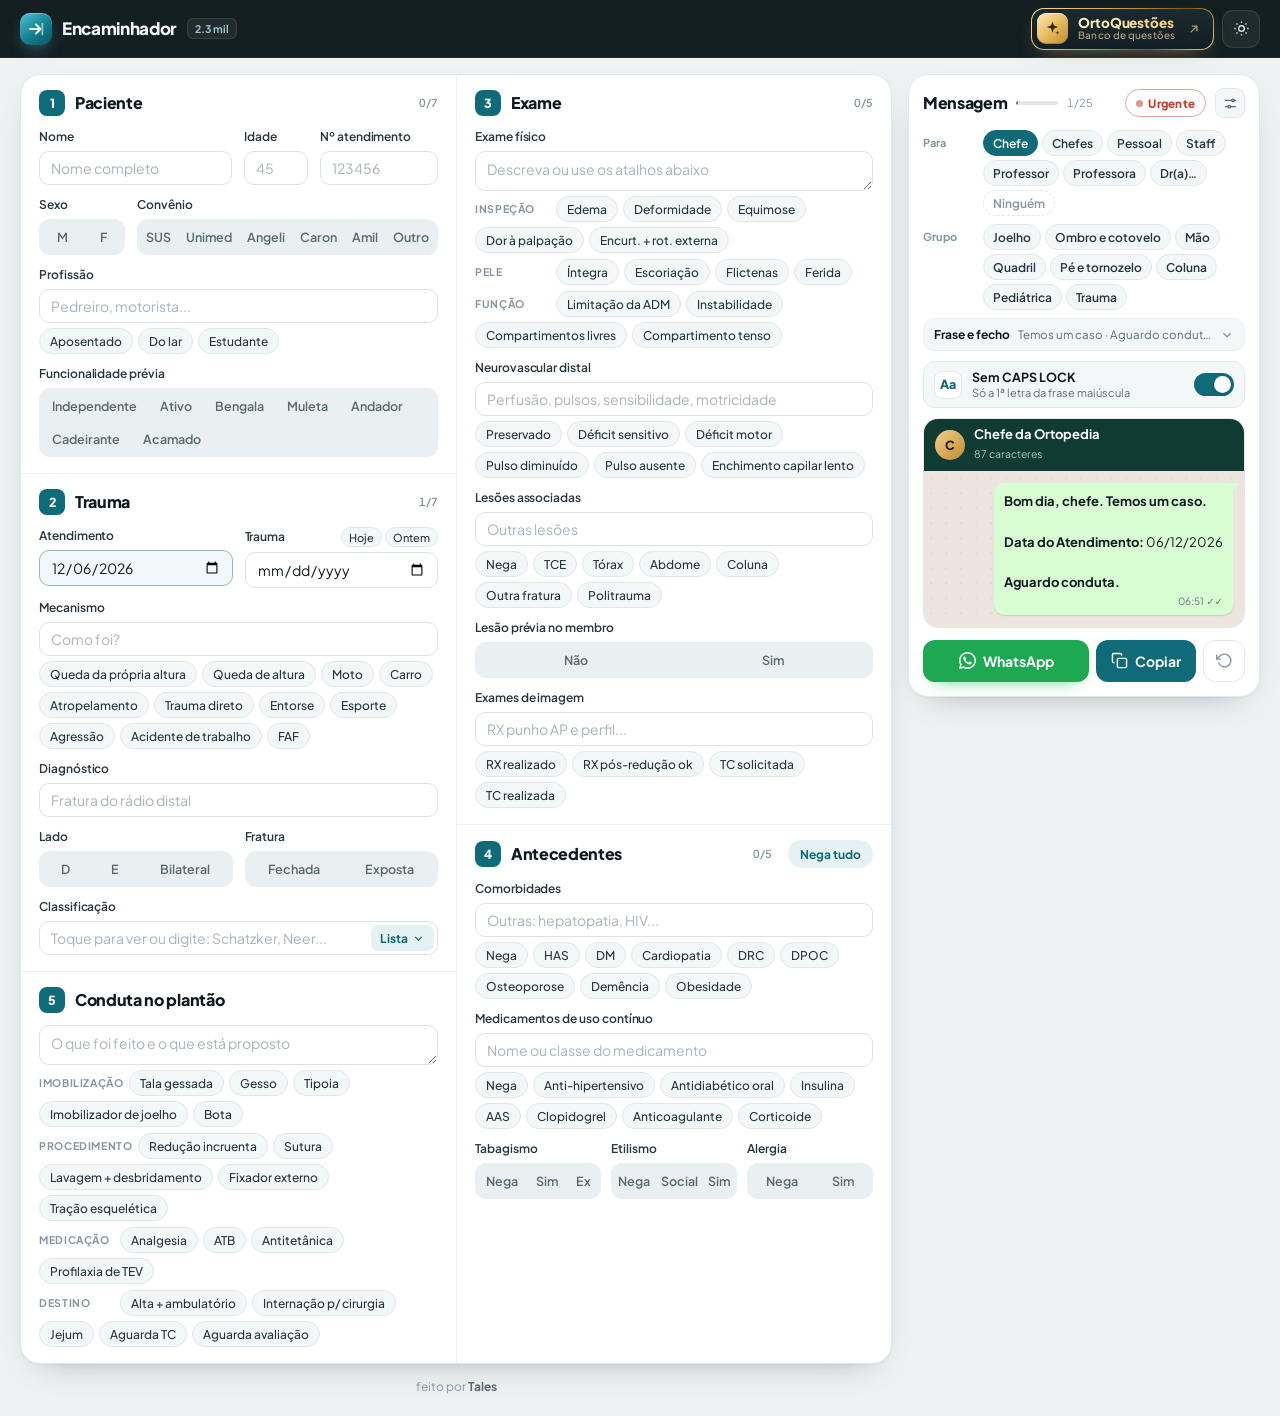
==== commit b04f9056: "Encaminhador: redesenho completo e botões revisados para o PS - Visual novo: fonte Plus Jakarta Sans" ====
--- a/index.html
+++ b/index.html
@@ -3,11 +3,11 @@
 <head>
 <meta charset="utf-8" />
 <meta name="viewport" content="width=device-width,initial-scale=1" />
-<meta name="theme-color" content="#0B1A21" />
+<meta name="theme-color" content="#0B161B" />
 <title>Encaminhador 2.3 mil</title>
 <link rel="preconnect" href="https://fonts.googleapis.com">
 <link rel="preconnect" href="https://fonts.gstatic.com" crossorigin>
-<link href="https://fonts.googleapis.com/css2?family=Inter:wght@400;500;600;700&family=Instrument+Serif:ital@0;1&display=swap" rel="stylesheet">
+<link href="https://fonts.googleapis.com/css2?family=Plus+Jakarta+Sans:wght@400;500;600;700;800&display=swap" rel="stylesheet">
 <link rel="icon" type="image/png" sizes="32x32" href="https://blogger.googleusercontent.com/img/b/R29vZ2xl/AVvXsEiRtpo5Adts7P8O3FnXyyUvNAE5Wjp1nytUQy8IZ-AcquvHXtE8QXK-JbYS-1lX95drBLZtxDtbpEjWUEMjeAXvJsYSqzlcGDbJ4dbrwLNPnOxo657HkWL3VKNXVnLvRd8jebArZ3DFQQFhOOq0CxtKIt3_T0j5SH7SZS1DJr4-RaKpwBJT6taw828HbJ0/s1600/favicon-32x32.png" />
 
 <script>
@@ -21,495 +21,443 @@
 </script>
 <style>
 :root{
-  --ink:#0B1A21; --ink-2:#1E2F38; --ink-3:#51626B; --muted:#7E919A;
-  --paper:#EBEFF0; --card:#FFFFFF; --line:#DDE4E7; --line-soft:#EEF2F4;
-  --petrol:#0E4E5E; --petrol-2:#0A3A46; --petrol-tint:#EEF5F7;
-  --brass:#B0782B; --brass-2:#8E5F1E; --brass-tint:#FAF3E6;
-  --whats:#1FA855; --danger:#B4342C;
-  --ring:rgba(14,78,94,.14);
-  --shadow:0 1px 2px rgba(11,26,33,.05), 0 12px 30px -20px rgba(11,26,33,.5);
-  --shadow-lift:0 2px 4px rgba(11,26,33,.05), 0 18px 38px -24px rgba(11,26,33,.6);
-  --glow-1:rgba(14,78,94,.08); --glow-2:rgba(176,120,43,.08);
-  --field:#FCFDFD; --field-hover:#FFFFFF; --field-border-hover:#C3D0D6;
-  --placeholder:#AEBCC3; --filled-bg:#F6FBFB; --filled-border:#C2D8DD;
-  --surface-2:#EFF3F5; --surface-3:#F2F5F6; --seg-on:#FFFFFF;
-  --hint-bg:rgba(255,255,255,.72); --bar-bg:rgba(255,255,255,.92);
-  --card-focus:#C9DBDF; --quiet-bg:#FFFFFF; --quiet-hover:#F8FAFB; --quiet-border-hover:#BFCCD3;
-  --phone-bg:linear-gradient(180deg,#F6F9FA,#FFF);
-  --wall:#E9E2DA; --wall-dot:rgba(11,26,33,.05);
-  --bubble:#D9FDD3; --bubble-ink:#0E1B20; --bubble-meta:#5C7364;
-  --danger-tint:#FCEEEC;
-  --menu:#FFFFFF; --menu-hover:#F1F6F7;
+  --ink:#0E1A20; --ink-2:#26363E; --ink-3:#596A73; --muted:#8696A0;
+  --bg:#EDF1F2; --card:#FFFFFF; --line:#E1E7EA; --line-soft:#EDF1F3;
+  --surface:#F4F7F8; --surface-2:#EAEFF1;
+  --accent:#0F6B78; --accent-2:#0B5561; --accent-tint:#E5F1F3; --accent-ink:#FFFFFF;
+  --gold:#C08A33; --gold-tint:#FBF3E4; --gold-ink:#7A5517;
+  --danger:#C2412D; --danger-tint:#FCECE8;
+  --whats:#1DA851;
+  --field:#FFFFFF; --field-line:#DCE3E7; --field-hover:#C3D0D6; --ph:#A7B4BB; --filled:#F2F8F9;
+  --ring:rgba(15,107,120,.16);
+  --shadow:0 1px 2px rgba(14,26,32,.04),0 14px 34px -22px rgba(14,26,32,.4);
+  --wall:#ECE5DD; --wall-dot:rgba(14,26,32,.05); --bubble:#D9FDD3; --bubble-ink:#111B21; --bubble-meta:#667781;
+  --bar:rgba(255,255,255,.93);
 }
 html[data-theme="dark"]{
-  --ink:#E7EEF1; --ink-2:#CBD8DE; --ink-3:#9AAEB7; --muted:#7C8F99;
-  --paper:#0A1418; --card:#111F26; --line:#25373F; --line-soft:#1C2C33;
-  --petrol:#57B7CD; --petrol-2:#7ACADD; --petrol-tint:#15303A;
-  --brass:#D6A44E; --brass-2:#E2B96E; --brass-tint:#2A2214;
-  --whats:#1FA855; --danger:#E4736A;
-  --ring:rgba(87,183,205,.22);
-  --shadow:0 1px 2px rgba(0,0,0,.4), 0 12px 30px -20px rgba(0,0,0,.9);
-  --shadow-lift:0 2px 4px rgba(0,0,0,.45), 0 18px 38px -24px rgba(0,0,0,.95);
-  --glow-1:rgba(87,183,205,.09); --glow-2:rgba(214,164,78,.07);
-  --field:#0E1B21; --field-hover:#132229; --field-border-hover:#38505A;
-  --placeholder:#5E727C; --filled-bg:#122A30; --filled-border:#2E5560;
-  --surface-2:#16262D; --surface-3:#1B2B32; --seg-on:#233A43;
-  --hint-bg:rgba(255,255,255,.04); --bar-bg:rgba(12,23,28,.92);
-  --card-focus:#2F4C56; --quiet-bg:#16262D; --quiet-hover:#1C333B; --quiet-border-hover:#3A525C;
-  --phone-bg:linear-gradient(180deg,#0E1B21,#111F26);
-  --wall:#13201C; --wall-dot:rgba(255,255,255,.045);
-  --bubble:#12503C; --bubble-ink:#E4F3EC; --bubble-meta:#8FB6A3;
-  --danger-tint:#3A1D1B;
-  --menu:#14252C; --menu-hover:#1B323B;
-}
-html{color-scheme:light}
+  --ink:#E6EDF0; --ink-2:#C6D3D9; --ink-3:#93A6AF; --muted:#6F848E;
+  --bg:#091216; --card:#0F1B21; --line:#1F3039; --line-soft:#17262E;
+  --surface:#13222A; --surface-2:#182A33;
+  --accent:#4FB8C7; --accent-2:#7ACDD9; --accent-tint:#11303A; --accent-ink:#05181D;
+  --gold:#D9A851; --gold-tint:#2A2113; --gold-ink:#E9C27A;
+  --danger:#EE7B67; --danger-tint:#3A1D18;
+  --field:#0C171C; --field-line:#253942; --field-hover:#36505B; --ph:#566C76; --filled:#10262E;
+  --ring:rgba(79,184,199,.22);
+  --shadow:0 1px 2px rgba(0,0,0,.4),0 14px 34px -22px rgba(0,0,0,.95);
+  --wall:#0D1916; --wall-dot:rgba(255,255,255,.04); --bubble:#144D37; --bubble-ink:#E7F3EC; --bubble-meta:#8FB3A2;
+  --bar:rgba(12,22,27,.93);
+}
+html{color-scheme:light;-webkit-text-size-adjust:100%;scroll-padding-top:110px}
 html[data-theme="dark"]{color-scheme:dark}
 *,*::before,*::after{box-sizing:border-box;margin:0;padding:0}
-html{-webkit-text-size-adjust:100%}
 body{
-  font-family:'Inter',system-ui,sans-serif;
-  color:var(--ink);
-  background:var(--paper);
-  background-image:
-    radial-gradient(900px 420px at 12% -8%, var(--glow-1), transparent 62%),
-    radial-gradient(760px 380px at 96% 4%, var(--glow-2), transparent 60%);
-  background-attachment:fixed;
-  font-size:14px; line-height:1.5; min-height:100vh;
+  font-family:'Plus Jakarta Sans',system-ui,-apple-system,'Segoe UI',sans-serif;
+  color:var(--ink);background:var(--bg);font-size:14px;line-height:1.5;min-height:100vh;
   -webkit-font-smoothing:antialiased;
-  transition:background-color .25s,color .25s;
-}
-::selection{background:var(--petrol);color:#fff}
-a:focus-visible,button:focus-visible,input:focus-visible,select:focus-visible,textarea:focus-visible{
-  outline:2px solid var(--brass); outline-offset:2px;
-}
-button{font-family:inherit}
-
-/* ── CABEÇALHO ────────────────────────────────────── */
-header{
-  height:60px; padding:0 20px;
-  background:rgba(8,20,25,.94);
-  backdrop-filter:blur(14px) saturate(160%);-webkit-backdrop-filter:blur(14px) saturate(160%);
-  border-bottom:1px solid rgba(255,255,255,.07);
-  display:flex; align-items:center; justify-content:space-between; gap:16px;
-  position:sticky; top:0; z-index:60;
-}
-.brand{display:flex;align-items:center;gap:10px;min-width:0}
-.brand .bt{display:flex;align-items:center;gap:8px;min-width:0}
+}
+::selection{background:var(--accent);color:var(--accent-ink)}
+a:focus-visible,button:focus-visible,input:focus-visible,select:focus-visible,textarea:focus-visible{outline:2px solid var(--gold);outline-offset:2px}
+button{font-family:inherit;color:inherit}
+.hide{display:none !important}
+
+/* ── TOPO ─────────────────────────────────────────── */
+.top{
+  position:sticky;top:0;z-index:60;height:58px;padding:0 20px;
+  display:flex;align-items:center;justify-content:space-between;gap:12px;
+  background:rgba(9,19,23,.95);backdrop-filter:blur(14px) saturate(160%);-webkit-backdrop-filter:blur(14px) saturate(160%);
+  border-bottom:1px solid rgba(255,255,255,.06);
+}
+.brand{display:flex;align-items:center;gap:10px;text-decoration:none;min-width:0}
 .logo{
-  width:32px;height:32px;border-radius:9px;flex-shrink:0;display:flex;align-items:center;justify-content:center;
-  background:linear-gradient(135deg,#3BB3CB 0%,#1A7489 55%,#0E4E5E 100%);
-  box-shadow:inset 0 1px 0 rgba(255,255,255,.25),0 6px 16px -6px rgba(59,179,203,.55);
+  width:32px;height:32px;border-radius:10px;flex-shrink:0;display:flex;align-items:center;justify-content:center;
+  background:linear-gradient(140deg,#4CC3D6 0%,#14808F 55%,#0B5561 100%);
+  box-shadow:inset 0 1px 0 rgba(255,255,255,.3),0 6px 16px -6px rgba(76,195,214,.6);
 }
 .logo svg{width:18px;height:18px}
-.brand b{font-size:16.5px;font-weight:600;color:#F3F7F8;letter-spacing:-.015em;white-space:nowrap}
+.brand b{font-size:17px;font-weight:800;letter-spacing:-.02em;color:#F2F7F8;white-space:nowrap}
 .brand i{
-  font-style:normal;font-size:10.5px;font-weight:600;letter-spacing:.04em;color:#F0C978;white-space:nowrap;
-  padding:2px 8px;border-radius:99px;background:rgba(214,164,78,.12);border:1px solid rgba(214,164,78,.32);
-}
-nav{display:flex;align-items:center;gap:8px;flex-shrink:0}
-.nav-btn{
-  display:inline-flex;align-items:center;gap:8px;height:34px;padding:0 12px;
-  border-radius:9px;font-size:12.5px;font-weight:500;text-decoration:none;
-  color:#B7C5CB;border:1px solid transparent;background:transparent;
-  white-space:nowrap;transition:background .18s,border-color .18s,color .18s,transform .18s;
-}
-.nav-btn svg{width:15px;height:15px;flex-shrink:0}
-.nav-btn:hover{background:rgba(255,255,255,.07);color:#fff;border-color:rgba(255,255,255,.08)}
-/* OrtoQuestões — dourado premium, mesmo tamanho dos outros botões */
-.nav-btn.gold{
+  font-style:normal;font-size:10.5px;font-weight:700;color:#9FC4CB;white-space:nowrap;
+  padding:2px 7px;border-radius:6px;background:rgba(255,255,255,.06);border:1px solid rgba(255,255,255,.1);
+}
+.top-r{display:flex;align-items:center;gap:8px;flex-shrink:0}
+
+/* OrtoQuestões */
+.oq{
   position:relative;overflow:hidden;isolation:isolate;
-  color:#2B1B04;font-weight:700;letter-spacing:.01em;border-color:#F6D992;
-  background:linear-gradient(135deg,#FBE7AE 0%,#E9BE63 38%,#C8923A 72%,#E3B45A 100%);
-  box-shadow:0 0 0 1px rgba(214,164,78,.28),0 8px 20px -8px rgba(233,190,99,.85),inset 0 1px 0 rgba(255,255,255,.65),inset 0 -1px 0 rgba(120,78,18,.35);
-  text-shadow:0 1px 0 rgba(255,240,200,.45);
-}
-.nav-btn.gold::after{
-  content:'';position:absolute;top:-10%;left:-70%;width:45%;height:120%;z-index:-1;
-  background:linear-gradient(100deg,transparent,rgba(255,255,255,.75),transparent);
-  transform:skewX(-20deg);animation:brilho 5s ease-in-out infinite;
-}
-@keyframes brilho{0%,68%{left:-70%}100%{left:135%}}
-.nav-btn.gold:hover{
-  color:#1E1302;border-color:#FFF0C4;transform:translateY(-1px);filter:brightness(1.05) saturate(1.05);
-  background:linear-gradient(135deg,#FBE7AE 0%,#E9BE63 38%,#C8923A 72%,#E3B45A 100%);
-  box-shadow:0 0 0 1px rgba(240,201,120,.45),0 10px 26px -8px rgba(240,201,120,.95),inset 0 1px 0 rgba(255,255,255,.7);
-}
-
-/* Interruptor de tema */
-.theme-switch{
-  display:inline-flex;align-items:center;gap:9px;height:34px;padding:0 11px 0 6px;
-  border-radius:99px;cursor:pointer;background:rgba(255,255,255,.06);
-  border:1px solid rgba(255,255,255,.12);color:#E9EEF0;font-size:12.5px;font-weight:600;margin-left:4px;
-  transition:background .18s,border-color .18s,transform .18s;flex-shrink:0;
-}
-.theme-switch:hover{background:rgba(255,255,255,.1);border-color:rgba(255,255,255,.22)}
-.ts-track{
-  position:relative;width:44px;height:24px;border-radius:99px;flex-shrink:0;
-  background:linear-gradient(90deg,#8FD3F0,#F5D48A);box-shadow:inset 0 1px 3px rgba(0,0,0,.35);
-  transition:background .25s;
-}
-html[data-theme="dark"] .ts-track{background:linear-gradient(90deg,#1B2F4A,#33456B)}
-.ts-knob{
-  position:absolute;top:2px;left:2px;width:20px;height:20px;border-radius:50%;
-  background:#FFF6DC;color:#B0782B;display:flex;align-items:center;justify-content:center;
-  box-shadow:0 1px 3px rgba(0,0,0,.4);transition:transform .25s cubic-bezier(.34,1.3,.64,1),background .25s,color .25s;
-}
-html[data-theme="dark"] .ts-knob{transform:translateX(20px);background:#DDE6F5;color:#33456B}
-.ts-knob svg{width:13px;height:13px}
-.ts-knob .i-moon{display:none}
-html[data-theme="dark"] .ts-knob .i-moon{display:block}
-html[data-theme="dark"] .ts-knob .i-sun{display:none}
-.ts-label{min-width:44px;text-align:left}
-
-.n-long{display:inline}.n-short{display:none}
-@media(max-width:1240px){.n-long{display:none}.n-short{display:inline}}
-@media(max-width:760px){.ts-label{display:none}.theme-switch{padding:0 5px}}
-@media(max-width:640px){
-  header{padding:0 12px;gap:8px}
-  .brand b{font-size:15.5px}
-  .logo{width:30px;height:30px}
-  .nav-btn span{display:none}.nav-btn{padding:0 9px}
-  nav{gap:6px}
-}
-@media(max-width:440px){.brand i{display:none}}
-@media(max-width:350px){.brand .bt{display:none}}
+  display:flex;align-items:center;gap:10px;height:42px;padding:0 12px 0 5px;border-radius:13px;text-decoration:none;
+  border:1px solid transparent;
+  background:linear-gradient(180deg,#1A2A2F,#121F24) padding-box,
+             linear-gradient(135deg,#F8E2A6,#C8923A 45%,#7A5517 70%,#F0CF85) border-box;
+  box-shadow:0 8px 22px -12px rgba(232,186,96,.65);
+  transition:transform .18s,box-shadow .18s;
+}
+.oq::after{
+  content:'';position:absolute;top:0;left:-60%;width:40%;height:100%;z-index:-1;
+  background:linear-gradient(100deg,transparent,rgba(255,236,190,.22),transparent);transform:skewX(-20deg);
+  transition:left .7s ease;
+}
+.oq:hover{transform:translateY(-1px);box-shadow:0 12px 26px -10px rgba(232,186,96,.85)}
+.oq:hover::after{left:130%}
+.oq-ic{
+  width:31px;height:31px;border-radius:9px;flex-shrink:0;display:flex;align-items:center;justify-content:center;color:#3A2606;
+  background:linear-gradient(135deg,#FCEBB8 0%,#E8BC60 50%,#C08A33 100%);
+  box-shadow:inset 0 1px 0 rgba(255,255,255,.6),inset 0 -1px 0 rgba(122,85,23,.4);
+}
+.oq-ic svg{width:17px;height:17px}
+.oq-t{display:flex;flex-direction:column;line-height:1.1}
+.oq-t b{font-size:13.5px;font-weight:800;letter-spacing:-.01em;
+  background:linear-gradient(90deg,#FFF1CC,#F0C978);-webkit-background-clip:text;background-clip:text;color:transparent}
+.oq-t small{font-size:10px;font-weight:500;color:#B9A47A;letter-spacing:.01em}
+.oq-go{width:14px;height:14px;color:#D9B66C;opacity:.8;margin-left:2px}
+
+.icon-btn{
+  width:38px;height:38px;border-radius:11px;display:flex;align-items:center;justify-content:center;cursor:pointer;
+  background:rgba(255,255,255,.05);border:1px solid rgba(255,255,255,.1);color:#D8E3E7;transition:background .18s;
+}
+.icon-btn:hover{background:rgba(255,255,255,.1)}
+.icon-btn svg{width:17px;height:17px}
+.icon-btn .i-moon{display:none}
+html[data-theme="dark"] .icon-btn .i-moon{display:block}
+html[data-theme="dark"] .icon-btn .i-sun{display:none}
+@media(max-width:560px){
+  .top{padding:0 12px}
+  .brand i{display:none}
+  .oq-t small,.oq-go{display:none}
+  .oq{height:38px;padding-right:11px}
+}
+@media(max-width:360px){.brand b{display:none}}
+
+/* navegação das seções (celular) */
+.secnav{
+  display:none;position:sticky;top:58px;z-index:55;gap:6px;padding:8px 12px;overflow-x:auto;scrollbar-width:none;
+  background:var(--bar);backdrop-filter:blur(12px);-webkit-backdrop-filter:blur(12px);border-bottom:1px solid var(--line);
+}
+.secnav::-webkit-scrollbar{display:none}
+.secnav a{
+  flex-shrink:0;height:30px;padding:0 12px;border-radius:99px;display:flex;align-items:center;gap:6px;
+  font-size:12.5px;font-weight:600;color:var(--ink-3);text-decoration:none;background:var(--surface);border:1px solid var(--line-soft);
+}
+.secnav a i{font-style:normal;font-size:10.5px;color:var(--muted);font-variant-numeric:tabular-nums}
+.secnav a.ok i{color:var(--accent)}
+@media(max-width:1180px){.secnav{display:flex}}
 
 /* ── ESTRUTURA ────────────────────────────────────── */
 .shell{
-  max-width:1400px;margin:0 auto;padding:14px 20px 20px;
-  display:grid;grid-template-columns:minmax(0,1fr) 384px;gap:20px;align-items:start;
-}
-@media(max-width:1340px){.shell{grid-template-columns:minmax(0,1fr) 350px;gap:16px}}
-@media(max-width:1180px){.shell{grid-template-columns:minmax(0,1fr);gap:16px;padding-bottom:92px}}
-@media(max-width:520px){.shell{padding:14px 12px 92px}}
-
-.page-head{display:flex;align-items:center;justify-content:space-between;gap:16px;margin-bottom:12px;flex-wrap:wrap}
-.page-head h1{font-family:'Instrument Serif',Georgia,serif;font-size:26px;font-weight:400;line-height:1;letter-spacing:.2px;display:flex;align-items:baseline;gap:12px;flex-wrap:wrap}
-.page-head h1 em{font-style:italic;color:var(--petrol)}
-.page-head p{font-family:'Inter',system-ui,sans-serif;font-size:12px;color:var(--ink-3);letter-spacing:0}
-.page-head p{white-space:nowrap}
-@media(max-width:520px){.page-head{display:none}}
-
-.hint{
-  display:inline-flex;align-items:center;gap:9px;height:32px;padding:0 12px;
-  background:var(--hint-bg);border:1px solid var(--line);border-radius:99px;
-  font-size:11.5px;color:var(--ink-3);white-space:nowrap;
-}
-.hint kbd{
-  font-family:'Inter',system-ui,sans-serif;font-size:10px;font-weight:600;color:var(--ink-2);
-  background:var(--surface-3);border:1px solid var(--line);border-bottom-width:2px;border-radius:5px;padding:2px 5px;
-}
-.hint b{width:3px;height:3px;border-radius:50%;background:var(--brass)}
-@media(max-width:900px){.hint{display:none}}
-
-/* ── CARTÕES ──────────────────────────────────────── */
-.grid{display:grid;grid-template-columns:1fr 1fr;gap:12px}
-.grid + .grid{margin-top:12px}
-@media(max-width:800px){.grid{grid-template-columns:1fr}}
-
-.card{
-  background:var(--card);border:1px solid var(--line);border-radius:16px;
-  box-shadow:var(--shadow);padding:13px 16px 15px;
-  transition:box-shadow .22s,border-color .22s;
-}
-.card:focus-within{box-shadow:var(--shadow-lift);border-color:var(--card-focus)}
-.card-head{display:flex;align-items:center;gap:9px;margin-bottom:10px}
-.card-head .num{
-  width:22px;height:22px;border-radius:7px;flex-shrink:0;display:flex;align-items:center;justify-content:center;
-  font-size:11px;font-weight:700;color:var(--petrol);background:var(--petrol-tint);border:1px solid var(--line);
-}
-.card-head h2{font-size:10.5px;font-weight:700;letter-spacing:.15em;text-transform:uppercase;color:var(--petrol);white-space:nowrap}
-.card-head::after{content:'';flex:1;height:1px;background:linear-gradient(90deg,var(--line),transparent);order:2}
-.card-head .tally{
-  order:3;font-size:10px;font-weight:600;color:var(--muted);font-variant-numeric:tabular-nums;
-  background:var(--petrol-tint);border:1px solid var(--line-soft);border-radius:99px;padding:2px 8px;flex-shrink:0;
-  transition:color .2s,background .2s,border-color .2s;
-}
-.card-head .tally.done{color:var(--brass-2);background:var(--brass-tint);border-color:rgba(176,120,43,.35)}
-
-.fields{display:grid;grid-template-columns:1fr 1fr;gap:9px 12px}
-.full{grid-column:span 2}
-/* nome + idade + nº numa linha só */
-.trio{display:grid;grid-template-columns:minmax(0,1fr) 66px 124px;gap:9px 12px;grid-column:span 2}
-/* celular: uma coluna, mas campos curtos (.half) continuam lado a lado */
-@media(max-width:520px){
-  .fields > .field:not(.half){grid-column:span 2}
-  .card{padding:13px 13px 14px}
+  max-width:1440px;margin:0 auto;padding:16px 20px 20px;
+  display:grid;grid-template-columns:minmax(0,1fr) 384px;gap:16px;align-items:start;
+}
+@media(max-width:1340px){.shell{grid-template-columns:minmax(0,1fr) 352px}}
+@media(max-width:1180px){.shell{grid-template-columns:minmax(0,1fr);padding-bottom:92px}}
+@media(max-width:560px){.shell{padding:10px 10px 92px}}
+
+/* folha única, duas colunas */
+.sheet{
+  background:var(--card);border:1px solid var(--line);border-radius:20px;box-shadow:var(--shadow);
+  display:grid;grid-template-columns:1fr 1fr;
+}
+.col{min-width:0}
+.col + .col{border-left:1px solid var(--line-soft)}
+/* uma coluna: volta à ordem clínica 1→5 */
+@media(max-width:860px){
+  .sheet{display:flex;flex-direction:column}
+  .col{display:contents}
+  #s1{order:1}#s2{order:2}#s3{order:3}#s4{order:4}#s5{order:5}
+  .sec + .sec,.sec{border-top:1px solid var(--line-soft)}
+  #s1{border-top:none}
+}
+.sec{padding:15px 18px 16px}
+.sec + .sec{border-top:1px solid var(--line-soft)}
+@media(max-width:560px){.sec{padding:14px 13px 16px}}
+
+.sec-h{display:flex;align-items:center;gap:10px;margin-bottom:12px}
+.sec-h .n{
+  width:26px;height:26px;border-radius:8px;flex-shrink:0;display:flex;align-items:center;justify-content:center;
+  font-size:12.5px;font-weight:800;color:var(--accent-ink);background:var(--accent);
+}
+.sec-h h2{font-size:16px;font-weight:800;letter-spacing:-.02em}
+.sec-h .mini{margin-left:6px}
+.sec-h .prog{margin-left:auto;font-size:11px;font-weight:600;color:var(--muted);font-variant-numeric:tabular-nums}
+.sec-h .prog.ok{color:var(--accent)}
+.sub-h{display:flex;align-items:center;gap:10px;margin:16px 0 10px}
+.sub-h span{font-size:11px;font-weight:700;letter-spacing:.08em;text-transform:uppercase;color:var(--muted)}
+.sub-h::after{content:'';flex:1;height:1px;background:var(--line-soft);order:1}
+.sub-h .mini{order:2}
+.mini{
+  height:28px;padding:0 11px;border-radius:99px;cursor:pointer;flex-shrink:0;
+  font-size:12px;font-weight:700;color:var(--accent);background:var(--accent-tint);border:1px solid transparent;
+  transition:background .15s,color .15s;
+}
+.mini:hover{border-color:var(--accent)}
+.mini[aria-pressed="true"]{background:var(--accent);color:var(--accent-ink)}
+.mini[aria-pressed="true"]::before{content:'✓ '}
+
+.fields{display:grid;grid-template-columns:1fr 1fr;gap:11px 12px}
+.full{grid-column:1 / -1}
+.trio{display:grid;grid-template-columns:minmax(0,1fr) 64px 118px;gap:12px;grid-column:1 / -1}
+.tri{display:grid;grid-template-columns:1fr 1fr 1fr;gap:10px;grid-column:1 / -1}
+.duo-sx{display:grid;grid-template-columns:86px minmax(0,1fr);gap:12px;grid-column:1 / -1}
+@media(max-width:560px){
+  .fields > .field:not(.half){grid-column:1 / -1}
   .trio{grid-template-columns:1fr 1fr}
-  .trio > .field:first-child{grid-column:span 2}
-}
-
-.field{display:flex;flex-direction:column;gap:4px;min-width:0}
-label{font-size:9.5px;font-weight:600;letter-spacing:.11em;text-transform:uppercase;color:var(--ink-3)}
-
-input,textarea,select{
-  font-family:'Inter',system-ui,sans-serif;font-size:13.5px;color:var(--ink);
-  background:var(--field);border:1px solid var(--line);border-radius:9px;padding:6px 10px;width:100%;
-  transition:border-color .16s,box-shadow .16s,background .16s;outline:none;
-}
-input:hover,textarea:hover,select:hover{border-color:var(--field-border-hover);background:var(--field-hover)}
-input:focus,textarea:focus,select:focus{background:var(--field-hover);border-color:var(--petrol);box-shadow:0 0 0 3px var(--ring)}
-input::placeholder,textarea::placeholder{color:var(--placeholder)}
-textarea{resize:vertical;min-height:50px;line-height:1.5;overflow:hidden}
-input[type="date"]{min-height:33px}
-@media(max-width:520px){input,textarea,select{font-size:16px}}
-select{
-  cursor:pointer;appearance:none;-webkit-appearance:none;padding-right:28px;
-  background-image:url("data:image/svg+xml,%3Csvg xmlns='http://www.w3.org/2000/svg' width='12' height='12' viewBox='0 0 24 24' fill='none' stroke='%238497A0' stroke-width='2'%3E%3Cpath d='M6 9l6 6 6-6'/%3E%3C/svg%3E");
-  background-repeat:no-repeat;background-position:right 10px center;
-}
-select.empty{color:var(--muted)}
-optgroup{font-size:11px;font-weight:600;color:var(--petrol);background:var(--card)}
-optgroup option{color:var(--ink);font-weight:400}
-.filled{background-color:var(--filled-bg);border-color:var(--filled-border);box-shadow:inset 2px 0 0 var(--petrol)}
-.hide{display:none !important}
-
-/* chips de preenchimento rápido */
-.quick{display:flex;flex-wrap:wrap;gap:4px;margin-top:2px}
+  .trio > .field:first-child{grid-column:1 / -1}
+  .duo-sx{grid-template-columns:1fr}
+  .duo-sx .field:first-child .pick{max-width:50%}
+  /* tabagismo / etilismo / alergia: rótulo à esquerda, botões à direita */
+  .tri{grid-template-columns:1fr;gap:8px}
+  .tri .field{flex-direction:row;align-items:center;gap:10px}
+  .tri .field .lbl{width:74px;flex-shrink:0}
+  .tri .field .pick{flex:1}
+}
+
+.field{display:flex;flex-direction:column;gap:5px;min-width:0}
+label,.lbl{font-size:12px;font-weight:600;color:var(--ink-2);letter-spacing:-.005em}
+input,textarea{
+  font-family:inherit;font-size:14px;color:var(--ink);width:100%;
+  background:var(--field);border:1px solid var(--field-line);border-radius:10px;padding:7px 11px;outline:none;
+  transition:border-color .15s,box-shadow .15s,background .15s;
+}
+input:hover,textarea:hover{border-color:var(--field-hover)}
+input:focus,textarea:focus{border-color:var(--accent);box-shadow:0 0 0 3px var(--ring)}
+input::placeholder,textarea::placeholder{color:var(--ph)}
+textarea{resize:vertical;min-height:40px;line-height:1.5;overflow:hidden}
+input[type="date"]{min-height:36px}
+.filled{background:var(--filled);border-color:color-mix(in srgb,var(--accent) 35%,var(--field-line))}
+@media(max-width:560px){input,textarea{font-size:16px}}
+
+/* chips de múltipla escolha */
+.quick{display:flex;flex-wrap:wrap;gap:5px;align-items:center}
+.quick .ql{font-size:10.5px;font-weight:700;letter-spacing:.06em;text-transform:uppercase;color:var(--muted);min-width:76px}
 .quick button{
-  height:23px;padding:0 9px;border-radius:7px;cursor:pointer;
-  font-size:11px;font-weight:500;color:var(--ink-3);background:var(--surface-3);
-  border:1px solid var(--line-soft);transition:background .15s,color .15s,border-color .15s;
-}
-.quick button:hover{color:var(--petrol);border-color:var(--petrol);background:var(--petrol-tint)}
-.quick button[aria-pressed="true"]{color:var(--petrol);border-color:var(--petrol);background:var(--petrol-tint);font-weight:600}
+  height:26px;padding:0 10px;border-radius:99px;cursor:pointer;
+  font-size:12px;font-weight:500;color:var(--ink-2);background:var(--surface);border:1px solid var(--line);
+  transition:background .14s,color .14s,border-color .14s;white-space:nowrap;
+}
+.quick button:hover{border-color:var(--accent);color:var(--accent)}
+.quick button[aria-pressed="true"]{background:var(--accent-tint);border-color:var(--accent);color:var(--accent);font-weight:700}
 .quick button[aria-pressed="true"]::before{content:'✓ '}
-@media(max-width:520px){.quick button{height:28px;font-size:12px;padding:0 10px}}
-
-/* botões de escolha única (tabagismo, alergia) */
-.pick{display:flex;flex-wrap:wrap;gap:4px;background:var(--surface-2);border:1px solid var(--line-soft);border-radius:10px;padding:3px}
-.pick button{white-space:nowrap;
-  flex:1 1 auto;height:27px;min-width:0;padding:0 8px;border:none;border-radius:7px;background:transparent;cursor:pointer;
-  font-size:12.5px;font-weight:500;color:var(--ink-3);transition:background .15s,color .15s,box-shadow .15s;
-}
-.pick button:hover{color:var(--ink);background:var(--field-hover)}
-.pick button[aria-pressed="true"]{background:var(--petrol);color:#fff;font-weight:600;box-shadow:0 1px 2px rgba(11,26,33,.2)}
-html[data-theme="dark"] .pick button[aria-pressed="true"]{color:#0A1418}
-@media(max-width:520px){.pick button{padding:0 3px;font-size:12.5px;height:32px}}
+.quick button.warn[aria-pressed="true"]{background:var(--danger-tint);border-color:var(--danger);color:var(--danger)}
+.quick button.sug{border-color:var(--gold);color:var(--gold-ink);background:var(--gold-tint)}
+.quick button.sug[aria-pressed="true"]{border-color:var(--accent);color:var(--accent);background:var(--accent-tint)}
+.groups{display:flex;flex-direction:column;gap:6px}
+@media(max-width:560px){
+  .quick button{height:31px;font-size:13px;padding:0 11px}
+  .quick .ql{min-width:0;width:100%}
+}
+
+/* sub-opções: aparecem só quando fazem sentido */
+.sub{
+  position:relative;margin-left:8px;padding:8px 0 2px 12px;border-left:2px solid var(--accent-tint);
+  display:flex;flex-direction:column;gap:6px;
+}
+.sub .quick button,.sub.quick button{background:var(--card)}
+.sub.quick{flex-direction:row;flex-wrap:wrap;align-items:center;gap:5px}
+.sub.quick .hint{margin-right:2px}
+.sub .hint{font-size:11px;font-weight:600;color:var(--muted)}
+
+/* escolha única (segmentado) */
+.pick{display:flex;flex-wrap:wrap;gap:3px;background:var(--surface-2);border-radius:11px;padding:3px}
+.pick button{
+  flex:1 1 auto;min-width:0;height:30px;padding:0 6px;border:none;border-radius:8px;background:transparent;cursor:pointer;white-space:nowrap;
+  font-size:12.5px;font-weight:600;color:var(--ink-3);transition:background .14s,color .14s,box-shadow .14s;
+}
+.pick button:hover{color:var(--ink);background:var(--card)}
+.pick button[aria-pressed="true"]{background:var(--accent);color:var(--accent-ink);box-shadow:0 1px 3px rgba(14,26,32,.2)}
+.pick.solta button{flex:0 1 auto;padding:0 10px}
+.pick.una{flex-wrap:nowrap}
+.pick.una button{padding:0 3px;overflow:hidden;text-overflow:ellipsis}
+.pick.danger button[data-v="Exposta"][aria-pressed="true"]{background:var(--danger);color:#fff}
+@media(max-width:560px){.pick button{height:34px;font-size:13px;padding:0 6px}}
+
+.lrow{display:flex;align-items:center;justify-content:space-between;gap:6px;min-height:18px}
+.quick.mini-q{gap:3px}
+.quick.mini-q button{height:20px;padding:0 7px;font-size:11px}
+@media(max-width:560px){.quick.mini-q button{height:24px;font-size:12px}}
 
 /* ── AUTOCOMPLETAR DE CLASSIFICAÇÕES ─────────────── */
 .ac{position:relative}
-.ac input{padding-right:84px;cursor:pointer}
-.ac input:focus{cursor:text}
+.ac input{padding-right:84px}
 .ac-btn{
-  position:absolute;right:4px;top:4px;height:calc(100% - 8px);padding:0 8px 0 10px;border-radius:7px;gap:4px;
-  border:1px solid var(--line);background:var(--petrol-tint);color:var(--petrol);cursor:pointer;
-  display:flex;align-items:center;justify-content:center;font-size:11.5px;font-weight:600;
-  transition:background .15s,color .15s,border-color .15s;
-}
-.ac-btn:hover,.ac-btn[aria-expanded="true"]{background:var(--petrol);border-color:var(--petrol);color:#fff}
-html[data-theme="dark"] .ac-btn:hover,html[data-theme="dark"] .ac-btn[aria-expanded="true"]{color:#0A1418}
+  position:absolute;right:4px;top:4px;height:calc(100% - 8px);padding:0 9px;border-radius:7px;gap:4px;
+  border:none;background:var(--accent-tint);color:var(--accent);cursor:pointer;
+  display:flex;align-items:center;justify-content:center;font-size:12px;font-weight:700;
+}
+.ac-btn:hover,.ac-btn[aria-expanded="true"]{background:var(--accent);color:var(--accent-ink)}
 .ac-btn svg{width:13px;height:13px;transition:transform .15s}
 .ac-btn[aria-expanded="true"] svg{transform:rotate(180deg)}
 .ac-menu{
   position:absolute;left:0;right:0;top:calc(100% + 6px);z-index:40;
-  background:var(--menu);border:1px solid var(--line);border-radius:12px;
-  box-shadow:0 22px 48px -18px rgba(11,26,33,.55);overflow:hidden;
-}
-.ac-head{
-  display:flex;align-items:center;gap:8px;padding:9px 10px;border-bottom:1px solid var(--line-soft);
-  font-size:11px;color:var(--ink-3);background:var(--surface-2);
-}
-.ac-head b{color:var(--ink);font-size:12.5px;font-weight:600}
-.ac-head .back{
-  border:1px solid var(--line);background:var(--card);color:var(--ink-2);border-radius:7px;
-  height:24px;padding:0 8px;cursor:pointer;font-size:11px;font-weight:600;
-}
-.ac-head .back:hover{border-color:var(--petrol);color:var(--petrol)}
+  background:var(--card);border:1px solid var(--line);border-radius:13px;
+  box-shadow:0 24px 50px -18px rgba(14,26,32,.55);overflow:hidden;
+}
+.ac-head{display:flex;align-items:center;gap:8px;padding:9px 10px;border-bottom:1px solid var(--line-soft);font-size:11.5px;color:var(--ink-3);background:var(--surface)}
+.ac-head b{color:var(--ink);font-size:13px;font-weight:700}
+.ac-head .back{border:1px solid var(--line);background:var(--card);border-radius:7px;height:25px;padding:0 9px;cursor:pointer;font-size:11.5px;font-weight:700}
+.ac-head .back:hover{border-color:var(--accent);color:var(--accent)}
 .ac-list{max-height:min(340px,46vh);overflow-y:auto;overscroll-behavior:contain;padding:4px}
-.ac-item{
-  display:flex;gap:10px;align-items:flex-start;padding:8px 9px;border-radius:8px;cursor:pointer;
-}
-.ac-item.on{background:var(--menu-hover)}
+.ac-item{display:flex;gap:10px;align-items:flex-start;padding:8px 9px;border-radius:9px;cursor:pointer}
+.ac-item.on{background:var(--surface-2)}
 .ac-item .code{
   flex-shrink:0;min-width:42px;max-width:46%;padding:2px 7px;border-radius:6px;text-align:center;
-  font-size:11.5px;font-weight:700;color:var(--petrol);background:var(--petrol-tint);border:1px solid var(--line);
-  line-height:1.45;
+  font-size:11.5px;font-weight:800;color:var(--accent);background:var(--accent-tint);line-height:1.45;
 }
 .ac-item .txt{min-width:0;font-size:12.5px;line-height:1.4;color:var(--ink-2)}
-.ac-item .txt b{display:block;color:var(--ink);font-weight:600;font-size:13px}
+.ac-item .txt b{display:block;color:var(--ink);font-weight:700;font-size:13px}
 .ac-item .txt small{color:var(--muted);font-size:11px}
-.ac-item mark{background:transparent;color:var(--brass);font-weight:700}
+.ac-item .txt em{font-style:normal;font-size:10px;font-weight:700;color:var(--gold-ink);background:var(--gold-tint);border-radius:5px;padding:1px 6px;margin-left:6px}
+.ac-item mark{background:transparent;color:var(--gold);font-weight:800}
 .ac-empty{padding:12px;font-size:12px;color:var(--muted)}
 .ac-foot{padding:6px 10px;border-top:1px solid var(--line-soft);font-size:10.5px;color:var(--muted)}
-.ac-foot kbd{font-family:inherit;font-size:10px;border:1px solid var(--line);border-radius:4px;padding:0 4px;background:var(--surface-3)}
-@media(max-width:520px){.ac-foot{display:none}}
+.ac-foot kbd{font-family:inherit;font-size:10px;border:1px solid var(--line);border-radius:4px;padding:0 4px;background:var(--surface)}
+@media(max-width:560px){.ac-foot{display:none}}
+
+footer{text-align:center;font-size:12px;color:var(--muted);padding:14px 0 0}
+footer b{font-weight:700;color:var(--ink-3)}
 
 /* ── PAINEL DA MENSAGEM ───────────────────────────── */
-.rail{position:sticky;top:74px;align-self:start;display:flex;flex-direction:column;gap:10px}
+.rail{position:sticky;top:74px;align-self:start}
 @media(max-width:1180px){.rail{position:static}}
-
-.panel{background:var(--card);border:1px solid var(--line);border-radius:16px;box-shadow:var(--shadow-lift);overflow:hidden}
-.panel-head{display:flex;align-items:center;gap:9px;padding:13px 14px 10px}
-.panel-head h2{font-size:10.5px;font-weight:700;letter-spacing:.15em;text-transform:uppercase;color:var(--ink-3)}
-.panel-head .meta{margin-left:auto;display:flex;align-items:center;gap:7px;font-size:11px;color:var(--muted);font-variant-numeric:tabular-nums}
-.meter{width:48px;height:4px;border-radius:99px;background:var(--line);overflow:hidden}
-.meter i{display:block;height:100%;width:0;background:linear-gradient(90deg,var(--petrol),var(--brass));border-radius:99px;transition:width .3s ease}
-
-.tabs{display:flex;gap:2px;margin:0 14px;padding:3px;background:var(--surface-2);border:1px solid var(--line-soft);border-radius:10px}
-.tabs button{
-  flex:1;height:30px;border:none;border-radius:8px;background:transparent;cursor:pointer;
-  font-size:12px;font-weight:500;color:var(--ink-3);transition:background .15s,color .15s;
-  display:flex;align-items:center;justify-content:center;gap:6px;
-}
-.tabs button:hover{color:var(--ink)}
-.tabs button[aria-selected="true"]{background:var(--seg-on);color:var(--petrol);font-weight:600;box-shadow:0 1px 2px rgba(11,26,33,.14)}
-.tabs button svg{width:14px;height:14px}
-.tabs.recolhido{margin-bottom:0}
-
-.tabpane{padding:11px 14px 0;display:flex;flex-direction:column;gap:8px}
-.opt-row{display:grid;grid-template-columns:62px minmax(0,1fr);gap:8px;align-items:start}
-.opt-row .k{font-size:9.5px;font-weight:600;letter-spacing:.11em;text-transform:uppercase;color:var(--muted);padding-top:7px}
-.opt-row .ctl{flex:1;display:flex;align-items:center;gap:6px;min-width:0;flex-wrap:wrap}
-
+.panel{background:var(--card);border:1px solid var(--line);border-radius:20px;box-shadow:var(--shadow);overflow:hidden}
+.panel-head{display:flex;align-items:center;gap:9px;padding:13px 14px 4px}
+.panel-head h2{font-size:16px;font-weight:800;letter-spacing:-.02em}
+.meter{width:42px;height:4px;border-radius:99px;background:var(--line);overflow:hidden;flex-shrink:0}
+.meter i{display:block;height:100%;width:0;background:linear-gradient(90deg,var(--accent),var(--gold));border-radius:99px;transition:width .3s ease}
+.panel-head .meta{font-size:11px;color:var(--muted);font-variant-numeric:tabular-nums;white-space:nowrap}
+.panel-head .sp{flex:1}
+.urg{
+  height:28px;padding:0 10px;border-radius:99px;cursor:pointer;display:flex;align-items:center;gap:5px;
+  font-size:11.5px;font-weight:800;letter-spacing:.02em;color:var(--danger);background:transparent;border:1px solid color-mix(in srgb,var(--danger) 45%,transparent);
+}
+.urg::before{content:'';width:7px;height:7px;border-radius:50%;background:currentColor;opacity:.55}
+.urg[aria-pressed="true"]{background:var(--danger);color:#fff;border-color:var(--danger)}
+.urg[aria-pressed="true"]::before{opacity:1;box-shadow:0 0 0 3px rgba(255,255,255,.3)}
+.gear{
+  width:30px;height:30px;border-radius:9px;display:flex;align-items:center;justify-content:center;cursor:pointer;
+  background:var(--surface);border:1px solid var(--line);color:var(--ink-3);
+}
+.gear svg{width:15px;height:15px}
+.gear[aria-expanded="true"]{background:var(--accent);border-color:var(--accent);color:var(--accent-ink)}
+
+.mopts{padding:8px 14px 0;display:flex;flex-direction:column;gap:8px}
+.orow{display:grid;grid-template-columns:52px minmax(0,1fr);gap:8px;align-items:start}
+.orow > .k{font-size:11px;font-weight:700;color:var(--muted);padding-top:5px}
 .chips{display:flex;flex-wrap:wrap;gap:4px}
 .chip{
-  height:26px;padding:0 9px;border-radius:99px;cursor:pointer;
-  font-size:11.5px;font-weight:500;color:var(--ink-2);background:var(--quiet-bg);
-  border:1px solid var(--line);transition:background .15s,color .15s,border-color .15s;white-space:nowrap;
-}
-.chip:hover{border-color:var(--quiet-border-hover);background:var(--quiet-hover)}
-.chip[aria-pressed="true"]{background:var(--petrol);border-color:var(--petrol);color:#fff;font-weight:600}
-html[data-theme="dark"] .chip[aria-pressed="true"]{color:#0A1418}
-.chip.ghost{color:var(--muted);border-style:dashed}
+  height:26px;padding:0 9px;border-radius:99px;cursor:pointer;white-space:nowrap;
+  font-size:12px;font-weight:600;color:var(--ink-2);background:var(--surface);border:1px solid var(--line);
+  transition:background .14s,color .14s,border-color .14s;
+}
+.chip:hover{border-color:var(--accent)}
+.chip[aria-pressed="true"]{background:var(--accent);border-color:var(--accent);color:var(--accent-ink)}
+.chip.ghost{color:var(--muted);background:transparent;border-style:dashed}
 .chip small{font-weight:500;opacity:.75;margin-left:3px}
-
-.seg{display:inline-flex;background:var(--surface-2);border:1px solid var(--line-soft);border-radius:9px;padding:2px;gap:2px}
-.seg button{
-  height:26px;padding:0 10px;border:none;border-radius:7px;background:transparent;cursor:pointer;
-  font-size:11.5px;font-weight:500;color:var(--ink-3);
-  letter-spacing:.02em;transition:background .15s,color .15s;
-}
-.seg button:hover{color:var(--ink)}
-.seg button[aria-pressed="true"]{background:var(--seg-on);color:var(--petrol);font-weight:600;box-shadow:0 1px 2px rgba(11,26,33,.14)}
-
-.sel-sm{font-size:12.5px;padding:6px 10px;border-radius:8px;width:100%}
-.preview-line{
-  font-size:12px;color:var(--ink-3);background:var(--surface-3);border:1px solid var(--line-soft);
-  border-radius:9px;padding:7px 10px;line-height:1.45;
-}
-.preview-line b{color:var(--ink);font-weight:600}
-.preview-line .none{color:var(--muted);font-style:italic}
-
-/* ── CAPS LOCK ────────────────────────────────────── */
+.sel-sm{font-size:13px;padding:6px 10px;border-radius:9px;margin-top:5px}
+
+.txt-toggle{
+  display:flex;align-items:center;gap:8px;width:100%;padding:8px 10px;border-radius:11px;cursor:pointer;text-align:left;
+  background:var(--surface);border:1px solid var(--line-soft);
+}
+.txt-toggle span{font-size:12px;font-weight:700;flex-shrink:0}
+.txt-toggle small{flex:1;min-width:0;font-size:11.5px;color:var(--ink-3);white-space:nowrap;overflow:hidden;text-overflow:ellipsis}
+.txt-toggle svg{width:14px;height:14px;color:var(--muted);flex-shrink:0;transition:transform .15s}
+.txt-toggle[aria-expanded="true"] svg{transform:rotate(180deg)}
+.txt-pane{display:flex;flex-direction:column;gap:8px;padding:2px 0 2px}
+
+.cfg{margin:8px 14px 0;padding:10px;border-radius:13px;background:var(--surface);border:1px solid var(--line-soft);display:flex;flex-direction:column;gap:8px}
+.cfg .orow{grid-template-columns:72px minmax(0,1fr)}
+.seg{display:inline-flex;background:var(--surface-2);border-radius:9px;padding:2px;gap:2px}
+.seg button{height:26px;padding:0 10px;border:none;border-radius:7px;background:transparent;cursor:pointer;font-size:12px;font-weight:600;color:var(--ink-3)}
+.seg button[aria-pressed="true"]{background:var(--card);color:var(--accent);box-shadow:0 1px 2px rgba(14,26,32,.15)}
+
+/* CAPS LOCK */
 .capsbar{
-  display:flex;align-items:center;gap:10px;margin:10px 14px 0;padding:8px 10px 8px 11px;
-  border:1px solid var(--line);border-radius:11px;background:var(--surface-3);
-  transition:background .2s,border-color .2s;
-}
-.capsbar.on-caps{background:var(--brass-tint);border-color:rgba(176,120,43,.4)}
+  display:flex;align-items:center;gap:10px;margin:10px 14px 0;padding:8px 10px;
+  border:1px solid var(--line);border-radius:12px;background:var(--surface);transition:background .2s,border-color .2s;
+}
+.capsbar.on-caps{background:var(--gold-tint);border-color:color-mix(in srgb,var(--gold) 50%,transparent)}
 .capsbar .ico{
-  width:26px;height:26px;border-radius:7px;flex-shrink:0;display:flex;align-items:center;justify-content:center;
-  font-size:13px;font-weight:700;color:var(--petrol);background:var(--card);border:1px solid var(--line);
-}
-.capsbar.on-caps .ico{color:var(--brass-2);border-color:rgba(176,120,43,.4)}
+  width:28px;height:28px;border-radius:8px;flex-shrink:0;display:flex;align-items:center;justify-content:center;
+  font-size:12.5px;font-weight:800;color:var(--accent);background:var(--card);border:1px solid var(--line);
+}
+.capsbar.on-caps .ico{color:var(--gold-ink)}
 .capsbar .txt{min-width:0;flex:1;line-height:1.25}
-.capsbar .txt b{display:block;font-size:12px;font-weight:600;color:var(--ink)}
-.capsbar .txt small{display:block;font-size:10.5px;color:var(--ink-3);white-space:nowrap;overflow:hidden;text-overflow:ellipsis}
+.capsbar .txt b{display:block;font-size:12.5px;font-weight:700}
+.capsbar .txt small{display:block;font-size:11px;color:var(--ink-3);white-space:nowrap;overflow:hidden;text-overflow:ellipsis}
 .capsbar .fix{
-  height:26px;padding:0 9px;border-radius:7px;cursor:pointer;flex-shrink:0;
-  font-size:11px;font-weight:600;color:var(--brass-2);background:var(--card);border:1px solid rgba(176,120,43,.45);
-}
-.capsbar .fix:hover{background:var(--brass);border-color:var(--brass);color:#fff}
-.sw{
-  position:relative;width:38px;height:22px;border-radius:99px;flex-shrink:0;cursor:pointer;
-  background:var(--line);border:none;transition:background .2s;
-}
-.sw::after{
-  content:'';position:absolute;top:3px;left:3px;width:16px;height:16px;border-radius:50%;
-  background:#fff;box-shadow:0 1px 2px rgba(0,0,0,.3);transition:transform .2s cubic-bezier(.34,1.3,.64,1);
-}
-.sw[aria-checked="true"]{background:var(--petrol)}
-.sw[aria-checked="true"]::after{transform:translateX(16px)}
-html[data-theme="dark"] .sw[aria-checked="true"]::after{background:#0A1418}
-/* aviso de Caps Lock junto ao campo */
+  height:28px;padding:0 10px;border-radius:8px;cursor:pointer;flex-shrink:0;
+  font-size:11.5px;font-weight:700;color:var(--gold-ink);background:var(--card);border:1px solid color-mix(in srgb,var(--gold) 60%,transparent);
+}
+.capsbar .fix:hover{background:var(--gold);border-color:var(--gold);color:#fff}
+.sw{position:relative;width:40px;height:23px;border-radius:99px;flex-shrink:0;cursor:pointer;background:var(--line);border:none;transition:background .2s}
+.sw::after{content:'';position:absolute;top:3px;left:3px;width:17px;height:17px;border-radius:50%;background:#fff;box-shadow:0 1px 2px rgba(0,0,0,.3);transition:transform .2s cubic-bezier(.34,1.3,.64,1)}
+.sw[aria-checked="true"]{background:var(--accent)}
+.sw[aria-checked="true"]::after{transform:translateX(17px)}
 .caps-pill{
-  position:fixed;z-index:80;pointer-events:none;
-  font-size:10.5px;font-weight:700;letter-spacing:.04em;color:#2B1B04;
-  background:linear-gradient(135deg,#FBE7AE,#E3B45A);border-radius:6px;padding:2px 7px;
-  box-shadow:0 4px 12px -4px rgba(176,120,43,.7);
-}
-
-/* ── TELEFONE / CONVERSA ──────────────────────────── */
-.phone{padding:12px 14px 14px;background:var(--phone-bg)}
-.chat{border:1px solid var(--line);border-radius:14px;overflow:hidden;box-shadow:0 10px 26px -20px rgba(11,26,33,.75)}
-.chat-bar{display:flex;align-items:center;gap:9px;background:linear-gradient(180deg,#134A3E,#0F3F35);padding:8px 11px}
+  position:fixed;z-index:80;pointer-events:none;font-size:10.5px;font-weight:800;letter-spacing:.04em;color:#3A2606;
+  background:linear-gradient(135deg,#FCEBB8,#E3B45A);border-radius:6px;padding:2px 7px;box-shadow:0 4px 12px -4px rgba(176,120,43,.7);
+}
+
+/* conversa */
+.phone{padding:10px 14px 12px}
+.chat{border:1px solid var(--line);border-radius:15px;overflow:hidden}
+.chat-bar{display:flex;align-items:center;gap:9px;background:#0F3B33;padding:8px 11px}
 .avatar{
-  width:28px;height:28px;border-radius:50%;background:#D6A44E;color:#0F3F35;
-  display:flex;align-items:center;justify-content:center;font-size:12px;font-weight:700;flex-shrink:0;
-}
-.chat-bar b{font-size:12.5px;font-weight:600;color:#fff;line-height:1.15;display:block}
-.chat-bar small{font-size:10px;color:#9FC7B9}
+  width:30px;height:30px;border-radius:50%;background:linear-gradient(135deg,#F2D08A,#C08A33);color:#2B1B04;
+  display:flex;align-items:center;justify-content:center;font-size:12.5px;font-weight:800;flex-shrink:0;
+}
+.chat-bar b{font-size:13px;font-weight:700;color:#fff;line-height:1.15;display:block}
+.chat-bar small{font-size:10.5px;color:#9FC7B9}
 .wall{
-  background:var(--wall);background-image:radial-gradient(var(--wall-dot) 1px,transparent 1px);
-  background-size:15px 15px;padding:14px 12px;display:block;
-  max-height:max(190px,calc(100vh - 560px));overflow-y:auto;overscroll-behavior:contain;
-  -webkit-overflow-scrolling:touch;
+  background:var(--wall);background-image:radial-gradient(var(--wall-dot) 1px,transparent 1px);background-size:15px 15px;
+  padding:12px 11px;max-height:max(190px,calc(100vh - 610px));overflow-y:auto;overscroll-behavior:contain;
 }
 @media(max-width:1180px){.wall{max-height:none;overflow:visible}}
 .bubble{
-  position:relative;width:fit-content;max-width:94%;margin-left:auto;
-  background:var(--bubble);border-radius:10px 3px 10px 10px;
-  padding:9px 11px 5px;box-shadow:0 1px 1px rgba(11,26,33,.13);
-  font-size:13px;line-height:1.6;color:var(--bubble-ink);white-space:pre-wrap;word-wrap:break-word;overflow-wrap:anywhere;
-  transition:box-shadow .2s,transform .2s;
-}
-.bubble.flash{box-shadow:0 0 0 3px rgba(31,168,85,.35);transform:translateY(-1px)}
+  position:relative;width:fit-content;max-width:95%;margin-left:auto;
+  background:var(--bubble);border-radius:10px 3px 10px 10px;padding:8px 10px 5px;box-shadow:0 1px 1px rgba(11,26,33,.13);
+  font-size:13px;line-height:1.55;color:var(--bubble-ink);white-space:pre-wrap;overflow-wrap:anywhere;transition:box-shadow .2s;
+}
+.bubble.flash{box-shadow:0 0 0 3px rgba(29,168,81,.4)}
 .bubble::after{content:'';position:absolute;top:0;right:-7px;border-width:0 0 9px 8px;border-style:solid;border-color:transparent transparent transparent var(--bubble)}
-.bubble strong{font-weight:600}
+.bubble strong{font-weight:700}
+.bubble .urg-l{color:#D93A27}
+html[data-theme="dark"] .bubble .urg-l{color:#FF9A88}
 .bubble .stamp{display:block;text-align:right;font-size:10px;color:var(--bubble-meta);margin-top:2px}
 .bubble .empty{color:var(--bubble-meta);font-style:italic}
 
-.panel-foot{display:flex;align-items:center;gap:7px;padding:0 14px 14px;flex-wrap:wrap}
-
+.actions{display:flex;gap:7px;padding:0 14px 14px}
 .btn{
-  display:inline-flex;align-items:center;justify-content:center;gap:7px;height:40px;padding:0 14px;
-  border:1px solid transparent;border-radius:11px;cursor:pointer;white-space:nowrap;
-  font-size:13.5px;font-weight:500;
-  transition:background .16s,border-color .16s,color .16s,transform .12s,box-shadow .16s;
-}
-.btn svg{width:16px;height:16px;flex-shrink:0}
+  display:inline-flex;align-items:center;justify-content:center;gap:7px;height:42px;padding:0 14px;
+  border:1px solid transparent;border-radius:12px;cursor:pointer;white-space:nowrap;font-size:14px;font-weight:700;
+  transition:background .15s,border-color .15s,color .15s,transform .1s;
+}
+.btn svg{width:17px;height:17px;flex-shrink:0}
 .btn:active{transform:translateY(1px)}
-.btn-whats{background:var(--whats);color:#fff;font-weight:600;flex:1;box-shadow:0 8px 18px -12px rgba(31,168,85,.9)}
-.btn-whats:hover{background:#178C46}
-.btn-primary{background:var(--petrol);color:#fff}
-html[data-theme="dark"] .btn-primary{color:#0A1418}
-.btn-primary:hover{background:var(--petrol-2)}
-.btn-quiet{background:var(--quiet-bg);color:var(--ink-2);border-color:var(--line)}
-.btn-quiet:hover{border-color:var(--quiet-border-hover);background:var(--quiet-hover)}
-.btn-icon{width:40px;padding:0}
+.btn-whats{background:var(--whats);color:#fff;flex:1;box-shadow:0 8px 18px -12px rgba(29,168,81,.9)}
+.btn-whats:hover{background:#178C44}
+.btn-primary{background:var(--accent);color:var(--accent-ink)}
+.btn-primary:hover{background:var(--accent-2)}
+.btn-quiet{background:var(--card);color:var(--ink-2);border-color:var(--line)}
+.btn-icon{width:42px;padding:0}
 .btn-clear{background:transparent;color:var(--muted);border-color:var(--line)}
 .btn-clear:hover{color:var(--danger);background:var(--danger-tint);border-color:transparent}
 
-@media(max-width:460px){
-  .panel-foot .btn-whats{flex:1 1 100%}
-  .panel-foot .btn-primary{flex:1}
-  .bubble{max-width:100%;font-size:12.5px}
-  .panel-head .meta{font-size:10px;gap:5px}
-}
-
 .mobilebar{
-  display:none;position:fixed;left:12px;right:12px;bottom:12px;z-index:70;gap:7px;
-  background:var(--bar-bg);backdrop-filter:blur(12px);-webkit-backdrop-filter:blur(12px);
-  border:1px solid var(--line);border-radius:15px;padding:9px 10px;
-  box-shadow:0 16px 34px -20px rgba(11,26,33,.8);
+  display:none;position:fixed;left:10px;right:10px;bottom:10px;z-index:70;gap:7px;
+  background:var(--bar);backdrop-filter:blur(12px);-webkit-backdrop-filter:blur(12px);
+  border:1px solid var(--line);border-radius:16px;padding:8px;box-shadow:0 16px 34px -18px rgba(14,26,32,.8);
 }
 @media(max-width:1180px){.mobilebar{display:flex}}
 
-footer{text-align:center;font-size:11.5px;color:var(--muted);padding:16px 0 2px}
-footer span{font-family:'Instrument Serif',Georgia,serif;font-style:italic;font-size:14px;color:var(--ink-3)}
-
 .toast{
-  position:fixed;left:50%;bottom:26px;transform:translateX(-50%) translateY(14px);
-  display:flex;align-items:center;gap:12px;
-  background:var(--ink);color:var(--paper);font-size:13px;font-weight:500;padding:10px 18px;border-radius:99px;
+  position:fixed;left:50%;bottom:26px;transform:translateX(-50%) translateY(14px);display:flex;align-items:center;gap:12px;
+  background:var(--ink);color:var(--bg);font-size:13px;font-weight:600;padding:10px 18px;border-radius:99px;
   box-shadow:0 14px 34px -12px rgba(11,26,33,.75);opacity:0;pointer-events:none;
   transition:opacity .22s ease,transform .22s cubic-bezier(.34,1.4,.64,1);z-index:9999;white-space:nowrap;
 }
 .toast.show{opacity:1;transform:translateX(-50%) translateY(0)}
 .toast.show.has-act{pointer-events:auto}
-.toast button{border:none;background:transparent;color:#D6A44E;font-weight:700;font-size:13px;cursor:pointer;padding:0}
-html[data-theme="dark"] .toast button{color:#8E5F1E}
+.toast button{border:none;background:transparent;color:#E9C27A;font-weight:800;font-size:13px;cursor:pointer;padding:0}
+html[data-theme="dark"] .toast button{color:#7A5517}
 @media(max-width:1180px){.toast{bottom:80px}}
 @media(prefers-reduced-motion:reduce){*{animation:none !important;transition:none !important}}
 </style>
@@ -517,48 +465,42 @@
 
 <body>
 
-<header>
-  <div class="brand"><span class="logo" aria-hidden="true"><svg viewBox="0 0 24 24" fill="none" stroke="#fff" stroke-width="2.3" stroke-linecap="round" stroke-linejoin="round"><path d="M4 12h13"/><path d="M12 6l6 6-6 6"/><path d="M20.5 5v14" opacity=".55"/></svg></span><span class="bt"><b>Encaminhador</b><i>2.3 mil</i></span></div>
-  <nav>
-    <a class="nav-btn" href="https://talesrobertosn.github.io/ortopocket/quadriltales.html" target="_blank" rel="noopener noreferrer" title="Exame Físico Ambulatorial do Quadril">
-      <svg viewBox="0 0 24 24" fill="none" stroke="currentColor" stroke-width="1.8"><circle cx="12" cy="5" r="2.4"/><path d="M8.5 21l1.6-6.4L12 12.8l1.9 1.8L15.5 21"/><path d="M6.4 9.6C8 8.6 10 8.1 12 8.1s4 .5 5.6 1.5"/></svg>
-      <span class="n-long">Exame Físico do Quadril</span>
-      <span class="n-short">Quadril</span>
+<header class="top">
+  <a class="brand" href="./" aria-label="Encaminhador">
+    <span class="logo" aria-hidden="true"><svg viewBox="0 0 24 24" fill="none" stroke="#fff" stroke-width="2.4" stroke-linecap="round" stroke-linejoin="round"><path d="M4 12h13"/><path d="M12 6l6 6-6 6"/><path d="M20.5 5v14" opacity=".55"/></svg></span>
+    <b>Encaminhador</b><i>2.3 mil</i>
+  </a>
+  <div class="top-r">
+    <a class="oq" href="http://ortoquestoes.com.br/" target="_blank" rel="noopener noreferrer" title="OrtoQuestões: banco de questões de ortopedia">
+      <span class="oq-ic" aria-hidden="true"><svg viewBox="0 0 24 24" fill="currentColor"><path d="M12 2l2.1 5.9L20 10l-5.9 2.1L12 18l-2.1-5.9L4 10l5.9-2.1z"/><path d="M19 15l.9 2.1L22 18l-2.1.9L19 21l-.9-2.1L16 18l2.1-.9z" opacity=".7"/></svg></span>
+      <span class="oq-t"><b>OrtoQuestões</b><small>Banco de questões</small></span>
+      <svg class="oq-go" viewBox="0 0 24 24" fill="none" stroke="currentColor" stroke-width="2.2" stroke-linecap="round" stroke-linejoin="round" aria-hidden="true"><path d="M7 17L17 7M9 7h8v8"/></svg>
     </a>
-    <a class="nav-btn" href="https://talesrobertosn.github.io/ortopediaresumos/" target="_blank" rel="noopener noreferrer" title="Resumos de Ortopedia">
-      <svg viewBox="0 0 24 24" fill="none" stroke="currentColor" stroke-width="1.8"><path d="M4 19.5A2.5 2.5 0 016.5 17H20"/><path d="M6.5 2H20v20H6.5A2.5 2.5 0 014 19.5v-15A2.5 2.5 0 016.5 2z"/></svg>
-      <span class="n-long">Resumos de Ortopedia</span>
-      <span class="n-short">Resumos</span>
-    </a>
-    <a class="nav-btn gold" href="http://ortoquestoes.com.br/" target="_blank" rel="noopener noreferrer" title="OrtoQuestões - Banco de questões de ortopedia">
-      <svg viewBox="0 0 24 24" fill="currentColor"><path d="M12 2l2.1 5.9L20 10l-5.9 2.1L12 18l-2.1-5.9L4 10l5.9-2.1z"/><path d="M19 15l.9 2.1L22 18l-2.1.9L19 21l-.9-2.1L16 18l2.1-.9z" opacity=".75"/></svg>
-      <span>OrtoQuestões</span>
-    </a>
-    <button class="theme-switch" id="themeBtn" type="button" role="switch" aria-checked="false" title="Alternar modo claro / escuro">
-      <span class="ts-track"><span class="ts-knob">
-        <svg class="i-sun" viewBox="0 0 24 24" fill="none" stroke="currentColor" stroke-width="2.2"><circle cx="12" cy="12" r="4"/><path d="M12 2v2M12 20v2M4.9 4.9l1.4 1.4M17.7 17.7l1.4 1.4M2 12h2M20 12h2M4.9 19.1l1.4-1.4M17.7 6.3l1.4-1.4"/></svg>
-        <svg class="i-moon" viewBox="0 0 24 24" fill="currentColor"><path d="M21 12.8A9 9 0 1111.2 3a7 7 0 009.8 9.8z"/></svg>
-      </span></span>
-      <span class="ts-label" id="themeLabel">Claro</span>
+    <button class="icon-btn" id="themeBtn" type="button" aria-label="Alternar modo claro / escuro">
+      <svg class="i-sun" viewBox="0 0 24 24" fill="none" stroke="currentColor" stroke-width="2"><circle cx="12" cy="12" r="4"/><path d="M12 2v2M12 20v2M4.9 4.9l1.4 1.4M17.7 17.7l1.4 1.4M2 12h2M20 12h2M4.9 19.1l1.4-1.4M17.7 6.3l1.4-1.4"/></svg>
+      <svg class="i-moon" viewBox="0 0 24 24" fill="currentColor"><path d="M21 12.8A9 9 0 1111.2 3a7 7 0 009.8 9.8z"/></svg>
     </button>
-  </nav>
+  </div>
 </header>
 
+<nav class="secnav" aria-label="Seções">
+  <a href="#s1" data-nav="1">Paciente <i></i></a>
+  <a href="#s2" data-nav="2">Trauma <i></i></a>
+  <a href="#s3" data-nav="3">Exame <i></i></a>
+  <a href="#s4" data-nav="4">Antecedentes <i></i></a>
+  <a href="#s5" data-nav="5">Conduta <i></i></a>
+  <a href="#rail">Mensagem</a>
+</nav>
+
 <div class="shell">
-
-  <div>
-    <div class="page-head">
-      <h1><span>Encaminhamento <em>ortopédico</em></span><p>Campo em branco não entra na mensagem.</p></h1>
-      <div class="hint">
-        <kbd>Ctrl</kbd><kbd>Enter</kbd> enviar
-        <b></b>
-        <kbd>Ctrl</kbd><kbd>Shift</kbd><kbd>C</kbd> copiar
-      </div>
-    </div>
-
-    <div class="grid">
-      <section class="card">
-        <div class="card-head"><span class="num">1</span><h2>Paciente</h2><span class="tally" data-tally="1">0/6</span></div>
+<main>
+  <div class="sheet">
+
+    <!-- ───────── COLUNA 1 ───────── -->
+    <div class="col">
+
+      <section class="sec" id="s1">
+        <div class="sec-h"><span class="n">1</span><h2>Paciente</h2><span class="prog" data-tally="1"></span></div>
         <div class="fields">
           <div class="trio">
             <div class="field">
@@ -574,116 +516,89 @@
               <input id="numero" type="text" placeholder="123456" autocomplete="off" />
             </div>
           </div>
+          <div class="duo-sx">
+            <div class="field">
+              <span class="lbl" id="lbl_sexo">Sexo</span>
+              <input id="sexo" type="hidden" />
+              <div class="pick" data-for="sexo" role="group" aria-labelledby="lbl_sexo">
+                <button type="button" data-v="Masculino">M</button>
+                <button type="button" data-v="Feminino">F</button>
+              </div>
+            </div>
+            <div class="field">
+              <span class="lbl" id="lbl_convenio">Convênio</span>
+              <input id="convenio" type="hidden" />
+              <div class="pick una" data-for="convenio" role="group" aria-labelledby="lbl_convenio">
+                <button type="button" data-v="SUS">SUS</button>
+                <button type="button" data-v="Unimed">Unimed</button>
+                <button type="button" data-v="Angeli">Angeli</button>
+                <button type="button" data-v="Caron">Caron</button>
+                <button type="button" data-v="Amil">Amil</button>
+                <button type="button" data-v="Outro">Outro</button>
+              </div>
+            </div>
+          </div>
+          <div class="field full hide" data-show="convenio=Outro">
+            <input id="convenio_outro" type="text" placeholder="Qual convênio?" autocomplete="off" aria-label="Qual convênio" />
+          </div>
           <div class="field full">
-            <label id="lbl_convenio">Convênio</label>
-            <input id="convenio" type="hidden" />
-            <div class="pick" data-for="convenio" role="group" aria-labelledby="lbl_convenio">
-              <button type="button" data-v="SUS">SUS</button>
-              <button type="button" data-v="Unimed">Unimed</button>
-              <button type="button" data-v="Angeli">Angeli</button>
-              <button type="button" data-v="Caron">Caron</button>
-              <button type="button" data-v="Amil">Amil</button>
-              <button type="button" data-v="Outro">Outro</button>
-            </div>
-            <div id="wrap_convenio_outro" class="hide" style="margin-top:6px;">
-              <input id="convenio_outro" type="text" placeholder="Qual convênio?" autocomplete="off" />
-            </div>
-          </div>
-          <div class="field">
             <label for="profissao">Profissão</label>
-            <input id="profissao" type="text" placeholder="Pedreiro, aposentado..." />
-          </div>
-          <div class="field">
-            <label for="funcionalidade">Funcionalidade prévia</label>
-            <select id="funcionalidade">
-              <option value="">Não informada</option>
-              <optgroup label="Independente">
-                <option value="Independente">Independente</option>
-                <option value="Independente e ativo, pratica atividade física">Independente e ativo (atividade física)</option>
-                <option value="Independente, com limitação prévia por dor">Independente, com limitação por dor</option>
-              </optgroup>
-              <optgroup label="Deambula com auxílio">
-                <option value="Deambula com bengala">Bengala</option>
-                <option value="Deambula com muleta(s)">Muleta(s)</option>
-                <option value="Deambula com andador">Andador</option>
-                <option value="Deambula com auxílio de terceiros">Auxílio de terceiros</option>
-                <option value="Deambula apenas dentro de casa">Apenas dentro de casa</option>
-              </optgroup>
-              <optgroup label="Não deambula">
-                <option value="Cadeirante">Cadeirante</option>
-                <option value="Restrito ao leito">Restrito ao leito</option>
-              </optgroup>
-            </select>
-          </div>
-          <div class="field">
-            <label for="comorbidades">Comorbidades</label>
-            <input id="comorbidades" type="text" placeholder="HAS, DM, DRC, anticoagulação..." />
-            <div class="quick" data-for="comorbidades">
-              <button type="button" data-t="Nega">Nega</button>
-              <button type="button" data-t="HAS">HAS</button>
-              <button type="button" data-t="DM2">DM2</button>
-              <button type="button" data-t="anticoagulado">Anticoagulado</button>
-            </div>
-          </div>
-          <div class="field">
-            <label for="muc">Medicamentos de uso contínuo</label>
-            <input id="muc" type="text" placeholder="Listar medicamentos" />
-            <div class="quick" data-for="muc">
-              <button type="button" data-t="Nega">Nega</button>
-              <button type="button" data-t="losartana">Losartana</button>
-              <button type="button" data-t="metformina">Metformina</button>
-              <button type="button" data-t="AAS">AAS</button>
-            </div>
-          </div>
-          <div class="field half">
-            <label id="lbl_tabagismo">Tabagismo</label>
-            <input id="tabagismo" type="hidden" />
-            <div class="pick" data-for="tabagismo" role="group" aria-labelledby="lbl_tabagismo">
-              <button type="button" data-v="Nega">Nega</button>
-              <button type="button" data-v="Sim">Sim</button>
-              <button type="button" data-v="Ex-tabagista" title="Ex-tabagista">Ex</button>
-            </div>
-          </div>
-          <div class="field half">
-            <label id="lbl_alergia">Alergia</label>
-            <input id="alergia" type="hidden" />
-            <div class="pick" data-for="alergia" role="group" aria-labelledby="lbl_alergia">
-              <button type="button" data-v="Nega">Nega</button>
-              <button type="button" data-v="Sim">Sim</button>
-            </div>
-            <div id="wrap_alergia_qual" class="hide" style="margin-top:6px;">
-              <input id="alergia_qual" type="text" placeholder="Qual? Ex.: dipirona" autocomplete="off" />
+            <input id="profissao" type="text" placeholder="Pedreiro, motorista..." />
+            <div class="quick" data-for="profissao">
+              <button type="button" data-t="Aposentado" data-x>Aposentado</button>
+              <button type="button" data-t="Do lar" data-x>Do lar</button>
+              <button type="button" data-t="Estudante" data-x>Estudante</button>
+            </div>
+          </div>
+          <div class="field full">
+            <span class="lbl" id="lbl_func">Funcionalidade prévia</span>
+            <input id="funcionalidade" type="hidden" />
+            <div class="pick solta" data-for="funcionalidade" role="group" aria-labelledby="lbl_func">
+              <button type="button" data-v="Independente">Independente</button>
+              <button type="button" data-v="Ativo, pratica atividade física">Ativo</button>
+              <button type="button" data-v="Deambula com bengala">Bengala</button>
+              <button type="button" data-v="Deambula com muletas">Muleta</button>
+              <button type="button" data-v="Deambula com andador">Andador</button>
+              <button type="button" data-v="Cadeirante">Cadeirante</button>
+              <button type="button" data-v="Acamado">Acamado</button>
             </div>
           </div>
         </div>
+
       </section>
 
-      <section class="card">
-        <div class="card-head"><span class="num">2</span><h2>Ocorrência</h2><span class="tally" data-tally="2">0/7</span></div>
+      <section class="sec" id="s2">
+        <div class="sec-h"><span class="n">2</span><h2>Trauma</h2><span class="prog" data-tally="2"></span></div>
         <div class="fields">
           <div class="field half">
-            <label for="data">Data do atendimento</label>
+            <label for="data">Atendimento</label>
             <input id="data" type="date" />
           </div>
           <div class="field half">
-            <label for="data_trauma">Data do trauma</label>
+            <div class="lrow">
+              <label for="data_trauma">Trauma</label>
+              <div class="quick mini-q" id="quickTrauma">
+                <button type="button" data-dias="0">Hoje</button>
+                <button type="button" data-dias="1">Ontem</button>
+              </div>
+            </div>
             <input id="data_trauma" type="date" />
-            <div class="quick" id="quickTrauma">
-              <button type="button" data-dias="0">Hoje</button>
-              <button type="button" data-dias="1">Ontem</button>
-            </div>
           </div>
           <div class="field full">
             <label for="mecanismo">Mecanismo</label>
-            <input id="mecanismo" type="text" placeholder="Queda da própria altura, acidente de moto..." />
+            <input id="mecanismo" type="text" placeholder="Como foi?" />
             <div class="quick" data-for="mecanismo">
               <button type="button" data-t="Queda da própria altura">Queda da própria altura</button>
-              <button type="button" data-t="acidente de moto">Acidente de moto</button>
-              <button type="button" data-t="acidente automobilístico">Acidente de carro</button>
+              <button type="button" data-t="queda de altura">Queda de altura</button>
+              <button type="button" data-t="acidente de moto">Moto</button>
+              <button type="button" data-t="acidente automobilístico">Carro</button>
               <button type="button" data-t="atropelamento">Atropelamento</button>
-              <button type="button" data-t="queda de altura">Queda de altura</button>
               <button type="button" data-t="trauma direto">Trauma direto</button>
               <button type="button" data-t="entorse">Entorse</button>
+              <button type="button" data-t="trauma esportivo">Esporte</button>
+              <button type="button" data-t="agressão">Agressão</button>
+              <button type="button" data-t="acidente de trabalho">Acidente de trabalho</button>
+              <button type="button" data-t="ferimento por arma de fogo">FAF</button>
             </div>
           </div>
           <div class="field full">
@@ -693,8 +608,10 @@
               <option value="Fratura do rádio distal"></option>
               <option value="Fratura transtrocantérica do fêmur"></option>
               <option value="Fratura do colo do fêmur"></option>
+              <option value="Fratura subtrocantérica do fêmur"></option>
               <option value="Fratura diafisária do fêmur"></option>
               <option value="Fratura supracondiliana do úmero"></option>
+              <option value="Fratura do côndilo lateral do úmero"></option>
               <option value="Fratura do úmero proximal"></option>
               <option value="Fratura diafisária do úmero"></option>
               <option value="Fratura da clavícula"></option>
@@ -716,6 +633,7 @@
               <option value="Fratura da cabeça do rádio"></option>
               <option value="Fratura do olécrano"></option>
               <option value="Fratura periprotética"></option>
+              <option value="Fratura vertebral"></option>
               <option value="Luxação glenoumeral"></option>
               <option value="Luxação acromioclavicular"></option>
               <option value="Luxação do cotovelo"></option>
@@ -733,20 +651,31 @@
             </datalist>
           </div>
           <div class="field half">
-            <label id="lbl_lado">Lado</label>
+            <span class="lbl" id="lbl_lado">Lado</span>
             <input id="lado" type="hidden" />
             <div class="pick" data-for="lado" role="group" aria-labelledby="lbl_lado">
-              <button type="button" data-v="Direito">Dir.</button>
-              <button type="button" data-v="Esquerdo">Esq.</button>
-              <button type="button" data-v="Bilateral">Bilat.</button>
+              <button type="button" data-v="Direito">D</button>
+              <button type="button" data-v="Esquerdo">E</button>
+              <button type="button" data-v="Bilateral">Bilateral</button>
             </div>
           </div>
           <div class="field half">
-            <label id="lbl_tipo_fratura">Tipo de fratura</label>
+            <span class="lbl" id="lbl_tipo_fratura">Fratura</span>
             <input id="tipo_fratura" type="hidden" />
-            <div class="pick" data-for="tipo_fratura" role="group" aria-labelledby="lbl_tipo_fratura">
+            <div class="pick danger" data-for="tipo_fratura" role="group" aria-labelledby="lbl_tipo_fratura">
               <button type="button" data-v="Fechada">Fechada</button>
               <button type="button" data-v="Exposta">Exposta</button>
+            </div>
+          </div>
+          <div class="sub full hide" data-show="tipo_fratura=Exposta">
+            <span class="hint">Gustilo-Anderson</span>
+            <input id="gustilo" type="hidden" />
+            <div class="pick" data-for="gustilo" role="group" aria-label="Gustilo-Anderson">
+              <button type="button" data-v="I" title="Ferida < 1 cm, limpa">I</button>
+              <button type="button" data-v="II" title="Ferida 1–10 cm">II</button>
+              <button type="button" data-v="IIIA" title="Lesão extensa, cobertura adequada">IIIA</button>
+              <button type="button" data-v="IIIB" title="Perda de partes moles, precisa de retalho">IIIB</button>
+              <button type="button" data-v="IIIC" title="Lesão arterial que precisa de reparo">IIIC</button>
             </div>
           </div>
           <div class="field full">
@@ -754,8 +683,8 @@
             <div class="ac" id="ac">
               <input id="classificacao" type="text" placeholder="Toque para ver ou digite: Schatzker, Neer..." autocomplete="off"
                      role="combobox" aria-autocomplete="list" aria-expanded="false" aria-controls="acList" />
-              <button class="ac-btn" id="acBtn" type="button" title="Ver todas as classificações" aria-label="Ver todas as classificações" aria-expanded="false">
-                Lista<svg viewBox="0 0 24 24" fill="none" stroke="currentColor" stroke-width="2.2"><path d="M6 9l6 6 6-6"/></svg>
+              <button class="ac-btn" id="acBtn" type="button" aria-label="Ver todas as classificações" aria-expanded="false">
+                Lista<svg viewBox="0 0 24 24" fill="none" stroke="currentColor" stroke-width="2.4"><path d="M6 9l6 6 6-6"/></svg>
               </button>
               <div class="ac-menu hide" id="acMenu">
                 <div class="ac-head hide" id="acHead"></div>
@@ -766,252 +695,425 @@
           </div>
         </div>
       </section>
+
+      <section class="sec" id="s5">
+        <div class="sec-h"><span class="n">5</span><h2>Conduta no plantão</h2><span class="prog" data-tally="5"></span></div>
+        <div class="fields">
+          <div class="field full">
+            <textarea id="conduta" rows="1" placeholder="O que foi feito e o que está proposto" aria-label="Conduta no plantão"></textarea>
+            <div class="groups">
+              <div class="quick" data-for="conduta">
+                <span class="ql">Imobilização</span>
+                <button type="button" data-t="tala gessada">Tala gessada</button>
+                <button type="button" data-t="gesso">Gesso</button>
+                <button type="button" data-t="tipoia">Tipoia</button>
+                <button type="button" data-t="imobilizador de joelho">Imobilizador de joelho</button>
+                <button type="button" data-t="bota imobilizadora">Bota</button>
+              </div>
+              <div class="quick" data-for="conduta">
+                <span class="ql">Procedimento</span>
+                <button type="button" data-t="redução incruenta">Redução incruenta</button>
+                <button type="button" data-t="sutura">Sutura</button>
+                <button type="button" data-t="lavagem e desbridamento">Lavagem + desbridamento</button>
+                <button type="button" data-t="fixador externo">Fixador externo</button>
+                <button type="button" data-t="tração esquelética">Tração esquelética</button>
+              </div>
+              <div class="quick" data-for="conduta">
+                <span class="ql">Medicação</span>
+                <button type="button" data-t="analgesia">Analgesia</button>
+                <button type="button" data-t="antibioticoterapia" data-sug="exposta">ATB</button>
+                <button type="button" data-t="profilaxia antitetânica" data-sug="exposta">Antitetânica</button>
+                <button type="button" data-t="profilaxia de TEV">Profilaxia de TEV</button>
+              </div>
+              <div class="quick" data-for="conduta">
+                <span class="ql">Destino</span>
+                <button type="button" data-t="alta com retorno ambulatorial">Alta + ambulatório</button>
+                <button type="button" data-t="internação para tratamento cirúrgico">Internação p/ cirurgia</button>
+                <button type="button" data-t="jejum">Jejum</button>
+                <button type="button" data-t="aguarda tomografia">Aguarda TC</button>
+                <button type="button" data-t="aguarda avaliação da especialidade">Aguarda avaliação</button>
+              </div>
+            </div>
+          </div>
+        </div>
+      </section>
     </div>
 
-    <div class="grid">
-      <section class="card">
-        <div class="card-head"><span class="num">3</span><h2>Exame</h2><span class="tally" data-tally="3">0/4</span></div>
+    <!-- ───────── COLUNA 2 ───────── -->
+    <div class="col">
+
+      <section class="sec" id="s3">
+        <div class="sec-h"><span class="n">3</span><h2>Exame</h2><span class="prog" data-tally="3"></span></div>
         <div class="fields">
           <div class="field full">
             <label for="exame_fisico">Exame físico</label>
-            <textarea id="exame_fisico" rows="2" placeholder="Dor, amplitude de movimento, edema, ferida, estabilidade..."></textarea>
-            <div class="quick" data-for="exame_fisico">
-              <button type="button" data-t="Dor à palpação">Dor à palpação</button>
-              <button type="button" data-t="edema">Edema</button>
-              <button type="button" data-t="deformidade">Deformidade</button>
-              <button type="button" data-t="crepitação">Crepitação</button>
-              <button type="button" data-t="impotência funcional">Impotência funcional</button>
-              <button type="button" data-t="equimose">Equimose</button>
-              <button type="button" data-t="limitação da amplitude de movimento">Limitação da ADM</button>
-              <button type="button" data-t="encurtamento e rotação externa do membro">Encurt. + rot. externa</button>
-              <button type="button" data-t="pele íntegra">Pele íntegra</button>
-              <button type="button" data-t="compartimentos livres">Compartimentos livres</button>
+            <textarea id="exame_fisico" rows="1" placeholder="Descreva ou use os atalhos abaixo"></textarea>
+            <div class="groups">
+              <div class="quick" data-for="exame_fisico">
+                <span class="ql">Inspeção</span>
+                <button type="button" data-t="edema">Edema</button>
+                <button type="button" data-t="deformidade">Deformidade</button>
+                <button type="button" data-t="equimose">Equimose</button>
+                <button type="button" data-t="dor à palpação">Dor à palpação</button>
+                <button type="button" data-t="encurtamento e rotação externa do membro">Encurt. + rot. externa</button>
+              </div>
+              <div class="quick" data-for="exame_fisico">
+                <span class="ql">Pele</span>
+                <button type="button" data-t="pele íntegra">Íntegra</button>
+                <button type="button" data-t="escoriações">Escoriação</button>
+                <button type="button" data-t="flictenas">Flictenas</button>
+                <button type="button" data-t="ferida" class="warn">Ferida</button>
+              </div>
+              <div class="sub quick hide" data-for="exame_fisico" data-parent="ferida">
+                <span class="hint">Ferida:</span>
+                <button type="button" data-t="&lt; 1 cm">&lt; 1 cm</button>
+                <button type="button" data-t="1 a 10 cm">1 a 10 cm</button>
+                <button type="button" data-t="&gt; 10 cm">&gt; 10 cm</button>
+                <button type="button" data-t="contaminada">Contaminada</button>
+                <button type="button" data-t="sangramento ativo">Sangramento ativo</button>
+              </div>
+              <div class="quick" data-for="exame_fisico">
+                <span class="ql">Função</span>
+                <button type="button" data-t="limitação da amplitude de movimento">Limitação da ADM</button>
+                <button type="button" data-t="instabilidade">Instabilidade</button>
+                <button type="button" data-t="compartimentos livres">Compartimentos livres</button>
+                <button type="button" data-t="compartimento tenso" class="warn">Compartimento tenso</button>
+              </div>
             </div>
           </div>
           <div class="field full">
-            <label for="neurovascular">Exame neurovascular distal</label>
+            <label for="neurovascular">Neurovascular distal</label>
             <input id="neurovascular" type="text" placeholder="Perfusão, pulsos, sensibilidade, motricidade" />
             <div class="quick" data-for="neurovascular">
-              <button type="button" data-t="Neurovascular preservado">Neurovascular preservado</button>
-              <button type="button" data-t="perfusão periférica preservada">Perfusão preservada</button>
-              <button type="button" data-t="pulsos palpáveis">Pulsos palpáveis</button>
-            </div>
-          </div>
-          <div class="field">
+              <button type="button" data-t="Neurovascular preservado" data-x>Preservado</button>
+              <button type="button" data-t="déficit sensitivo" class="warn">Déficit sensitivo</button>
+              <button type="button" data-t="déficit motor" class="warn">Déficit motor</button>
+              <button type="button" data-t="pulso diminuído" class="warn">Pulso diminuído</button>
+              <button type="button" data-t="pulso ausente" class="warn">Pulso ausente</button>
+              <button type="button" data-t="enchimento capilar lentificado" class="warn">Enchimento capilar lento</button>
+            </div>
+            <div class="sub quick hide" data-for="neurovascular" data-parent="deficit">
+              <span class="hint">Território:</span>
+              <button type="button" data-t="radial">Radial</button>
+              <button type="button" data-t="mediano">Mediano</button>
+              <button type="button" data-t="ulnar">Ulnar</button>
+              <button type="button" data-t="axilar">Axilar</button>
+              <button type="button" data-t="fibular">Fibular</button>
+              <button type="button" data-t="tibial">Tibial</button>
+            </div>
+          </div>
+          <div class="field full">
             <label for="lesoes">Lesões associadas</label>
-            <input id="lesoes" type="text" placeholder="TCE leve, fratura de costela..." />
+            <input id="lesoes" type="text" placeholder="Outras lesões" />
             <div class="quick" data-for="lesoes">
-              <button type="button" data-t="Nega">Nega</button>
-              <button type="button" data-t="traumatismo cranioencefálico">TCE</button>
-              <button type="button" data-t="fratura de arco costal">Arco costal</button>
-            </div>
-          </div>
-          <div class="field">
-            <label id="lbl_lesao_previa">Lesão prévia no membro</label>
+              <button type="button" data-t="Nega" data-x>Nega</button>
+              <button type="button" data-t="TCE">TCE</button>
+              <button type="button" data-t="trauma torácico">Tórax</button>
+              <button type="button" data-t="trauma abdominal">Abdome</button>
+              <button type="button" data-t="trauma de coluna">Coluna</button>
+              <button type="button" data-t="outra fratura">Outra fratura</button>
+              <button type="button" data-t="politrauma" class="warn">Politrauma</button>
+            </div>
+          </div>
+          <div class="field full">
+            <span class="lbl" id="lbl_lesao_previa">Lesão prévia no membro</span>
             <input id="lesao_previa" type="hidden" />
             <div class="pick" data-for="lesao_previa" role="group" aria-labelledby="lbl_lesao_previa">
               <button type="button" data-v="Não">Não</button>
               <button type="button" data-v="Sim">Sim</button>
             </div>
+            <div class="sub hide" data-show="lesao_previa=Sim">
+              <input id="lesao_previa_qual" type="hidden" />
+              <div class="quick" data-for="lesao_previa_qual">
+                <span class="hint">Qual?</span>
+                <button type="button" data-t="fratura prévia">Fratura prévia</button>
+                <button type="button" data-t="material de síntese">Material de síntese</button>
+                <button type="button" data-t="prótese">Prótese</button>
+              </div>
+            </div>
+          </div>
+          <div class="field full">
+            <label for="exames">Exames de imagem</label>
+            <input id="exames" type="text" placeholder="RX punho AP e perfil..." />
+            <div class="quick" data-for="exames">
+              <button type="button" data-t="RX realizado">RX realizado</button>
+              <button type="button" data-t="RX pós-redução satisfatório">RX pós-redução ok</button>
+              <button type="button" data-t="TC solicitada">TC solicitada</button>
+              <button type="button" data-t="TC realizada">TC realizada</button>
+            </div>
           </div>
         </div>
       </section>
 
-      <section class="card">
-        <div class="card-head"><span class="num">4</span><h2>Imagem e conduta</h2><span class="tally" data-tally="4">0/2</span></div>
+      <section class="sec" id="s4">
+        <div class="sec-h"><span class="n">4</span><h2>Antecedentes</h2><span class="prog" data-tally="4"></span><button type="button" class="mini" id="negaTudo" aria-pressed="false" title="Marca Nega em comorbidades, medicamentos, tabagismo, etilismo e alergia">Nega tudo</button></div>
         <div class="fields">
           <div class="field full">
-            <label for="exames">Exames de imagem</label>
-            <input id="exames" type="text" placeholder="RX punho AP e perfil, TC..." />
-            <div class="quick" data-for="exames">
-              <button type="button" data-t="RX realizado">RX realizado</button>
-              <button type="button" data-t="TC realizada">TC realizada</button>
-              <button type="button" data-t="TC solicitada">TC solicitada</button>
+            <label for="comorbidades">Comorbidades</label>
+            <input id="comorbidades" type="text" placeholder="Outras: hepatopatia, HIV..." />
+            <div class="quick" data-for="comorbidades">
+              <button type="button" data-t="Nega" data-x>Nega</button>
+              <button type="button" data-t="HAS">HAS</button>
+              <button type="button" data-t="DM">DM</button>
+              <button type="button" data-t="cardiopatia">Cardiopatia</button>
+              <button type="button" data-t="DRC">DRC</button>
+              <button type="button" data-t="DPOC">DPOC</button>
+              <button type="button" data-t="osteoporose">Osteoporose</button>
+              <button type="button" data-t="demência">Demência</button>
+              <button type="button" data-t="obesidade">Obesidade</button>
             </div>
           </div>
           <div class="field full">
-            <label for="conduta">Conduta no plantão</label>
-            <textarea id="conduta" rows="3" placeholder="Imobilização, analgesia, exames, antibiótico, redução..."></textarea>
-            <div class="quick" data-for="conduta">
-              <button type="button" data-t="Imobilizado com tala gessada">Tala gessada</button>
-              <button type="button" data-t="Imobilizado com gesso">Gesso</button>
-              <button type="button" data-t="Imobilizado com tipoia">Tipoia</button>
-              <button type="button" data-t="analgesia">Analgesia</button>
-              <button type="button" data-t="redução incruenta">Redução incruenta</button>
-              <button type="button" data-t="Encaminhado ao ambulatório">Ambulatório</button>
-              <button type="button" data-t="Aguarda tomografia">Aguarda TC</button>
-              <button type="button" data-t="internação para tratamento cirúrgico">Internação p/ cirurgia</button>
-              <button type="button" data-t="jejum">Jejum</button>
-              <button type="button" data-t="Fixador externo em centro cirúrgico">Fixador externo no CC</button>
-              <button type="button" data-t="tração esquelética">Tração esquelética</button>
-              <button type="button" data-t="Antibioticoterapia conforme protocolo de fratura exposta">ATB fratura exposta</button>
-              <button type="button" data-t="profilaxia antitetânica">Antitetânica</button>
+            <label for="muc">Medicamentos de uso contínuo</label>
+            <input id="muc" type="text" placeholder="Nome ou classe do medicamento" />
+            <div class="quick" data-for="muc">
+              <button type="button" data-t="Nega" data-x>Nega</button>
+              <button type="button" data-t="anti-hipertensivo">Anti-hipertensivo</button>
+              <button type="button" data-t="antidiabético oral">Antidiabético oral</button>
+              <button type="button" data-t="insulina">Insulina</button>
+              <button type="button" data-t="AAS">AAS</button>
+              <button type="button" data-t="clopidogrel">Clopidogrel</button>
+              <button type="button" data-t="anticoagulante" class="warn">Anticoagulante</button>
+              <button type="button" data-t="corticoide">Corticoide</button>
+            </div>
+            <div class="sub quick hide" data-for="muc" data-parent="anticoagulante">
+              <span class="hint">Qual anticoagulante?</span>
+              <button type="button" data-t="varfarina">Varfarina</button>
+              <button type="button" data-t="rivaroxabana">Rivaroxabana</button>
+              <button type="button" data-t="apixabana">Apixabana</button>
+              <button type="button" data-t="dabigatrana">Dabigatrana</button>
+              <button type="button" data-t="enoxaparina">Enoxaparina</button>
+            </div>
+          </div>
+          <div class="tri">
+            <div class="field">
+              <span class="lbl" id="lbl_tabagismo">Tabagismo</span>
+              <input id="tabagismo" type="hidden" />
+              <div class="pick una" data-for="tabagismo" role="group" aria-labelledby="lbl_tabagismo">
+                <button type="button" data-v="Nega">Nega</button>
+                <button type="button" data-v="Sim">Sim</button>
+                <button type="button" data-v="Ex-tabagista" title="Ex-tabagista">Ex</button>
+              </div>
+            </div>
+            <div class="field">
+              <span class="lbl" id="lbl_etilismo">Etilismo</span>
+              <input id="etilismo" type="hidden" />
+              <div class="pick una" data-for="etilismo" role="group" aria-labelledby="lbl_etilismo">
+                <button type="button" data-v="Nega">Nega</button>
+                <button type="button" data-v="Social">Social</button>
+                <button type="button" data-v="Sim">Sim</button>
+              </div>
+            </div>
+            <div class="field">
+              <span class="lbl" id="lbl_alergia">Alergia</span>
+              <input id="alergia" type="hidden" />
+              <div class="pick una" data-for="alergia" role="group" aria-labelledby="lbl_alergia">
+                <button type="button" data-v="Nega">Nega</button>
+                <button type="button" data-v="Sim">Sim</button>
+              </div>
+            </div>
+          </div>
+          <div class="sub full hide" data-show="tabagismo=Sim">
+            <span class="hint">Quantos cigarros por dia?</span>
+            <input id="tabagismo_qtd" type="hidden" />
+            <div class="pick" data-for="tabagismo_qtd" role="group" aria-label="Cigarros por dia">
+              <button type="button" data-v="5 cigarros/dia">5</button>
+              <button type="button" data-v="10 cigarros/dia">10</button>
+              <button type="button" data-v="20 cigarros/dia (1 maço)">20 · 1 maço</button>
+              <button type="button" data-v="40 cigarros/dia (2 maços)">40 · 2 maços</button>
+            </div>
+          </div>
+          <div class="sub full hide" data-show="tabagismo=Ex-tabagista">
+            <span class="hint">Parou há quanto tempo?</span>
+            <input id="tabagismo_ex" type="hidden" />
+            <div class="pick" data-for="tabagismo_ex" role="group" aria-label="Parou há">
+              <button type="button" data-v="parou há menos de 1 ano">&lt; 1 ano</button>
+              <button type="button" data-v="parou há 1 a 5 anos">1 a 5 anos</button>
+              <button type="button" data-v="parou há mais de 5 anos">&gt; 5 anos</button>
+            </div>
+          </div>
+          <div class="sub full hide" data-show="alergia=Sim">
+            <span class="hint">Alérgico a quê?</span>
+            <input id="alergia_qual" type="text" placeholder="Outro: digite aqui" autocomplete="off" aria-label="Alergia a quê" />
+            <div class="quick" data-for="alergia_qual">
+              <button type="button" data-t="Dipirona">Dipirona</button>
+              <button type="button" data-t="AINE">AINE</button>
+              <button type="button" data-t="penicilina">Penicilina</button>
+              <button type="button" data-t="cefalosporina">Cefalosporina</button>
+              <button type="button" data-t="sulfa">Sulfa</button>
+              <button type="button" data-t="iodo/contraste">Iodo/contraste</button>
+              <button type="button" data-t="látex">Látex</button>
             </div>
           </div>
         </div>
       </section>
+
     </div>
-
-    <footer>feito por <span>Tales</span></footer>
   </div>
 
-  <aside class="rail" id="rail">
-    <div class="panel">
-
-      <div class="panel-head">
-        <h2>Mensagem</h2>
-        <div class="meta">
-          <span class="meter"><i id="meterFill"></i></span>
-          <span><b id="countFilled">0</b>/<span id="countTotal">21</span> campos</span>
-          <span>·</span>
-          <span><b id="countChars">0</b> car.</span>
+  <footer>feito por <b>Tales</b></footer>
+</main>
+
+<!-- ───────── MENSAGEM ───────── -->
+<aside class="rail" id="rail">
+  <div class="panel">
+    <div class="panel-head">
+      <h2>Mensagem</h2>
+      <span class="meter" title="Campos preenchidos"><i id="meterFill"></i></span>
+      <span class="meta" id="metaTxt"></span>
+      <span class="sp"></span>
+      <button type="button" class="urg" id="urgBtn" aria-pressed="false" title="Põe URGENTE no topo da mensagem">Urgente</button>
+      <button type="button" class="gear" id="cfgBtn" aria-expanded="false" title="Ajustes da mensagem" aria-label="Ajustes da mensagem">
+        <svg viewBox="0 0 24 24" fill="none" stroke="currentColor" stroke-width="2" stroke-linecap="round"><path d="M4 7h10M18 7h2M4 17h4M12 17h8"/><circle cx="16" cy="7" r="2"/><circle cx="10" cy="17" r="2"/></svg>
+      </button>
+    </div>
+
+    <div class="cfg hide" id="cfg">
+      <div class="orow"><span class="k">Saudação</span>
+        <div class="chips" id="chSau">
+          <button type="button" class="chip" data-v="auto" title="Pelo horário">Auto <small id="sauAutoLbl"></small></button>
+          <button type="button" class="chip" data-v="Bom dia">Bom dia</button>
+          <button type="button" class="chip" data-v="Boa tarde">Boa tarde</button>
+          <button type="button" class="chip" data-v="Boa noite">Boa noite</button>
+          <button type="button" class="chip ghost" data-v="">Nenhuma</button>
         </div>
       </div>
-
-      <div class="tabs" role="tablist" id="tabs">
-        <button type="button" role="tab" data-tab="abertura" aria-selected="true">
-          <svg viewBox="0 0 24 24" fill="none" stroke="currentColor" stroke-width="1.8"><path d="M21 15a2 2 0 01-2 2H7l-4 4V5a2 2 0 012-2h14a2 2 0 012 2z"/></svg>Abertura
-        </button>
-        <button type="button" role="tab" data-tab="fecho" aria-selected="false">
-          <svg viewBox="0 0 24 24" fill="none" stroke="currentColor" stroke-width="1.8"><path d="M20 6L9 17l-5-5"/></svg>Fecho
-        </button>
-        <button type="button" role="tab" data-tab="estilo" aria-selected="false">
-          <svg viewBox="0 0 24 24" fill="none" stroke="currentColor" stroke-width="1.8"><path d="M4 7V4h16v3M9 20h6M12 4v16"/></svg>Estilo
-        </button>
+      <div class="orow"><span class="k">Formato</span>
+        <div class="seg" id="segMode" role="group" aria-label="Formato">
+          <button type="button" data-v="full">Completo</button>
+          <button type="button" data-v="blocks">Em blocos</button>
+          <button type="button" data-v="short">Resumido</button>
+        </div>
       </div>
-
-      <!-- ABERTURA -->
-      <div class="tabpane" data-pane="abertura">
-        <div class="opt-row">
-          <span class="k">Saudação</span>
-          <div class="ctl chips" id="chSau">
-            <button type="button" class="chip" data-v="auto" title="Escolhe bom dia / boa tarde / boa noite pelo horário">Auto <small id="sauAutoLbl"></small></button>
-            <button type="button" class="chip" data-v="Bom dia">Bom dia</button>
-            <button type="button" class="chip" data-v="Boa tarde">Boa tarde</button>
-            <button type="button" class="chip" data-v="Boa noite">Boa noite</button>
-            <button type="button" class="chip ghost" data-v="">Nenhuma</button>
-          </div>
+      <div class="orow"><span class="k">Resumo</span>
+        <div class="seg" id="segResumo" role="group" aria-label="Linha-resumo no topo">
+          <button type="button" data-v="1">Com linha-resumo</button>
+          <button type="button" data-v="0">Sem</button>
         </div>
-        <div class="opt-row">
-          <span class="k">Para</span>
-          <div class="ctl chips" id="chPara">
+      </div>
+      <div class="orow"><span class="k">Tópicos</span>
+        <div class="chips">
+          <div class="seg" id="segBold" role="group" aria-label="Negrito">
+            <button type="button" data-v="1">Negrito</button>
+            <button type="button" data-v="0">Simples</button>
+          </div>
+          <div class="seg" id="segCase" role="group" aria-label="Caixa dos tópicos">
+            <button type="button" data-v="normal">Aa</button>
+            <button type="button" data-v="upper">AA</button>
+            <button type="button" data-v="lower">aa</button>
+          </div>
+        </div>
+      </div>
+    </div>
+
+    <div class="mopts">
+      <div class="orow"><span class="k">Para</span>
+        <div>
+          <div class="chips" id="chPara">
             <button type="button" class="chip" data-v="chefe">Chefe</button>
             <button type="button" class="chip" data-v="chefes">Chefes</button>
             <button type="button" class="chip" data-v="pessoal">Pessoal</button>
+            <button type="button" class="chip" data-v="staff">Staff</button>
+            <button type="button" class="chip" data-v="professor">Professor</button>
+            <button type="button" class="chip" data-v="professora">Professora</button>
+            <button type="button" class="chip" data-v="__dr">Dr(a)…</button>
             <button type="button" class="chip ghost" data-v="">Ninguém</button>
           </div>
-        </div>
-        <div class="opt-row">
-          <span class="k">Frase</span>
-          <div class="ctl chips" id="chFrase">
-            <button type="button" class="chip" data-v="Temos um caso.">Temos um caso</button>
-            <button type="button" class="chip" data-v="Quero compartilhar um caso.">Compartilhar um caso</button>
-            <button type="button" class="chip" data-v="Gostaria de discutir um caso.">Discutir um caso</button>
-            <button type="button" class="chip" data-v="Caso para avaliação.">Para avaliação</button>
-            <button type="button" class="chip" data-v="Segue caso para definição de conduta.">Definir conduta</button>
-            <button type="button" class="chip ghost" data-v="__custom">Escrever…</button>
-            <button type="button" class="chip ghost" data-v="">Nenhuma</button>
-          </div>
-        </div>
-        <input class="sel-sm hide" id="abertura_custom" type="text" placeholder="Digite a frase de abertura" />
-        <div class="preview-line" id="prevAbertura"></div>
-      </div>
-
-      <!-- FECHO -->
-      <div class="tabpane hide" data-pane="fecho">
-        <div class="opt-row">
-          <span class="k">Pedido</span>
-          <div class="ctl chips" id="chFecho">
-            <button type="button" class="chip" data-v="Aguardo conduta.">Aguardo conduta</button>
-            <button type="button" class="chip" data-v="Aguardo orientações.">Aguardo orientações</button>
-            <button type="button" class="chip" data-v="Podemos seguir com essa conduta?">Podemos seguir assim?</button>
-            <button type="button" class="chip" data-v="Aguardo avaliação presencial.">Avaliação presencial</button>
-            <button type="button" class="chip" data-v="Fico à disposição para qualquer dúvida.">À disposição</button>
-            <button type="button" class="chip ghost" data-v="__custom">Escrever…</button>
-            <button type="button" class="chip ghost" data-v="">Nenhum</button>
-          </div>
-        </div>
-        <div class="opt-row">
-          <span class="k">Extra</span>
-          <div class="ctl chips" id="chAgr">
-            <button type="button" class="chip" data-v="Obrigado!">Obrigado!</button>
-            <button type="button" class="chip" data-v="Obrigada!">Obrigada!</button>
-            <button type="button" class="chip ghost" data-v="">Sem</button>
-          </div>
-        </div>
-        <input class="sel-sm hide" id="fechamento_custom" type="text" placeholder="Digite o fecho" />
-        <div class="preview-line" id="prevFecho"></div>
-      </div>
-
-      <!-- ESTILO -->
-      <div class="tabpane hide" data-pane="estilo">
-        <div class="opt-row">
-          <span class="k">Formato</span>
-          <div class="ctl">
-            <div class="seg" id="segMode" role="group" aria-label="Formato da mensagem">
-              <button type="button" data-v="full" aria-pressed="true">Completo</button>
-              <button type="button" data-v="blocks" aria-pressed="false">Em blocos</button>
-              <button type="button" data-v="short" aria-pressed="false">Resumido</button>
-            </div>
-          </div>
-        </div>
-        <div class="opt-row">
-          <span class="k">Tópicos</span>
-          <div class="ctl">
-            <div class="seg" id="segBold" role="group" aria-label="Estilo dos tópicos">
-              <button type="button" data-v="1" aria-pressed="true">Negrito</button>
-              <button type="button" data-v="0" aria-pressed="false">Simples</button>
-            </div>
-            <div class="seg" id="segCase" role="group" aria-label="Caixa dos tópicos">
-              <button type="button" data-v="normal" aria-pressed="true">Aa</button>
-              <button type="button" data-v="upper" aria-pressed="false">AA</button>
-              <button type="button" data-v="lower" aria-pressed="false">aa</button>
-            </div>
-          </div>
+          <input class="sel-sm hide" id="drNome" type="text" placeholder="Dr. Fulano / Dra. Fulana" autocomplete="off" aria-label="Nome do médico" />
         </div>
       </div>
-
-      <div class="capsbar" id="capsBar">
-        <span class="ico" aria-hidden="true">Aa</span>
-        <div class="txt">
-          <b id="capsTitle">Sem CAPS LOCK</b>
-          <small id="capsSub">Só a 1ª letra da frase maiúscula</small>
-        </div>
-        <button type="button" class="fix hide" id="capsFix" title="Reescreve os campos sem CAPS LOCK">Corrigir campos</button>
-        <button type="button" class="sw" id="capsSw" role="switch" aria-checked="true" aria-labelledby="capsTitle"></button>
-      </div>
-
-      <div class="phone">
-        <div class="chat">
-          <div class="chat-bar">
-            <div class="avatar">O</div>
-            <div>
-              <b id="chatName">Chefes da Ortopedia</b>
-              <small id="chatStatus">online</small>
-            </div>
-          </div>
-          <div class="wall">
-            <div class="bubble" id="bubble"></div>
-          </div>
+      <div class="orow"><span class="k">Grupo</span>
+        <div class="chips" id="chGrupo">
+          <button type="button" class="chip" data-v="Joelho">Joelho</button>
+          <button type="button" class="chip" data-v="Ombro e cotovelo">Ombro e cotovelo</button>
+          <button type="button" class="chip" data-v="Mão">Mão</button>
+          <button type="button" class="chip" data-v="Quadril">Quadril</button>
+          <button type="button" class="chip" data-v="Pé e tornozelo">Pé e tornozelo</button>
+          <button type="button" class="chip" data-v="Coluna">Coluna</button>
+          <button type="button" class="chip" data-v="Pediátrica">Pediátrica</button>
+          <button type="button" class="chip" data-v="Trauma">Trauma</button>
         </div>
       </div>
 
-      <div class="panel-foot">
-        <button class="btn btn-whats" data-act="whats">
-          <svg viewBox="0 0 24 24" fill="currentColor"><path d="M17.472 14.382c-.297-.149-1.758-.867-2.03-.967-.273-.099-.471-.148-.67.15-.197.297-.767.966-.94 1.164-.173.199-.347.223-.644.075-.297-.15-1.255-.463-2.39-1.475-.883-.788-1.48-1.761-1.653-2.059-.173-.297-.018-.458.13-.606.134-.133.298-.347.446-.52.149-.174.198-.298.298-.497.099-.198.05-.371-.025-.52-.075-.149-.669-1.612-.916-2.207-.242-.579-.487-.5-.669-.51-.173-.008-.371-.01-.57-.01-.198 0-.52.074-.792.372-.272.297-1.04 1.016-1.04 2.479 0 1.462 1.065 2.875 1.213 3.074.149.198 2.096 3.2 5.077 4.487.709.306 1.262.489 1.694.625.712.227 1.36.195 1.871.118.571-.085 1.758-.719 2.006-1.413.248-.694.248-1.289.173-1.413-.074-.124-.272-.198-.57-.347z"/><path d="M12 0C5.373 0 0 5.373 0 12c0 2.136.561 4.14 1.538 5.878L0 24l6.305-1.511A11.93 11.93 0 0012 24c6.627 0 12-5.373 12-12S18.627 0 12 0zm0 21.818a9.818 9.818 0 01-5.017-1.374l-.36-.213-3.737.895.944-3.64-.234-.374A9.775 9.775 0 012.182 12C2.182 6.58 6.58 2.182 12 2.182S21.818 6.58 21.818 12 17.42 21.818 12 21.818z"/></svg>
-          WhatsApp
-        </button>
-        <button class="btn btn-primary" data-act="copy">
-          <svg viewBox="0 0 24 24" fill="none" stroke="currentColor" stroke-width="1.8"><rect x="9" y="9" width="13" height="13" rx="2"/><path d="M5 15H4a2 2 0 01-2-2V4a2 2 0 012-2h9a2 2 0 012 2v1"/></svg>
-          Copiar
-        </button>
-        <button class="btn btn-clear btn-icon" data-act="clear" title="Limpar formulário" aria-label="Limpar formulário">
-          <svg viewBox="0 0 24 24" fill="none" stroke="currentColor" stroke-width="1.8"><polyline points="1 4 1 10 7 10"/><path d="M3.51 15a9 9 0 102.13-9.36L1 10"/></svg>
-        </button>
+      <button type="button" class="txt-toggle" id="txtBtn" aria-expanded="false" aria-controls="txtPane">
+        <span>Frase e fecho</span><small id="txtResumo"></small>
+        <svg viewBox="0 0 24 24" fill="none" stroke="currentColor" stroke-width="2.4"><path d="M6 9l6 6 6-6"/></svg>
+      </button>
+      <div class="txt-pane hide" id="txtPane">
+        <div class="orow"><span class="k">Abre</span>
+          <div>
+            <div class="chips" id="chFrase">
+              <button type="button" class="chip" data-v="Temos um caso.">Temos um caso</button>
+              <button type="button" class="chip" data-v="Gostaria de discutir um caso.">Discutir um caso</button>
+              <button type="button" class="chip" data-v="Caso para avaliação.">Para avaliação</button>
+              <button type="button" class="chip" data-v="Segue caso para definição de conduta.">Definir conduta</button>
+              <button type="button" class="chip ghost" data-v="__custom">Escrever…</button>
+              <button type="button" class="chip ghost" data-v="">Nenhuma</button>
+            </div>
+            <input class="sel-sm hide" id="abertura_custom" type="text" placeholder="Frase de abertura" aria-label="Frase de abertura" />
+          </div>
+        </div>
+        <div class="orow"><span class="k">Pede</span>
+          <div>
+            <div class="chips" id="chFecho">
+              <button type="button" class="chip" data-v="Aguardo conduta.">Aguardo conduta</button>
+              <button type="button" class="chip" data-v="Podemos seguir com essa conduta?">Seguimos assim?</button>
+              <button type="button" class="chip" data-v="Posso dar alta com retorno ambulatorial?">Posso dar alta?</button>
+              <button type="button" class="chip" data-v="Aguardo avaliação presencial.">Avaliação presencial</button>
+              <button type="button" class="chip ghost" data-v="__custom">Escrever…</button>
+              <button type="button" class="chip ghost" data-v="">Nenhum</button>
+            </div>
+            <input class="sel-sm hide" id="fechamento_custom" type="text" placeholder="Fecho" aria-label="Fecho" />
+          </div>
+        </div>
+        <div class="orow"><span class="k">Extra</span>
+          <div class="chips">
+            <button type="button" class="chip" id="chImg" aria-pressed="false">Imagens a seguir</button>
+            <span class="chips" id="chAgr">
+              <button type="button" class="chip" data-v="Obrigado!">Obrigado!</button>
+              <button type="button" class="chip" data-v="Obrigada!">Obrigada!</button>
+              <button type="button" class="chip ghost" data-v="">Sem</button>
+            </span>
+          </div>
+        </div>
       </div>
-
     </div>
-  </aside>
+
+    <div class="capsbar" id="capsBar">
+      <span class="ico" aria-hidden="true">Aa</span>
+      <div class="txt">
+        <b id="capsTitle">Sem CAPS LOCK</b>
+        <small id="capsSub">Só a 1ª letra da frase maiúscula</small>
+      </div>
+      <button type="button" class="fix hide" id="capsFix" title="Reescreve os campos sem CAPS LOCK">Corrigir campos</button>
+      <button type="button" class="sw" id="capsSw" role="switch" aria-checked="true" aria-labelledby="capsTitle"></button>
+    </div>
+
+    <div class="phone">
+      <div class="chat">
+        <div class="chat-bar">
+          <div class="avatar" id="chatAv">C</div>
+          <div><b id="chatName">Chefe da Ortopedia</b><small id="chatStatus">online</small></div>
+        </div>
+        <div class="wall"><div class="bubble" id="bubble"></div></div>
+      </div>
+    </div>
+
+    <div class="actions">
+      <button class="btn btn-whats" data-act="whats" title="Ctrl + Enter">
+        <svg viewBox="0 0 24 24" fill="currentColor"><path d="M17.472 14.382c-.297-.149-1.758-.867-2.03-.967-.273-.099-.471-.148-.67.15-.197.297-.767.966-.94 1.164-.173.199-.347.223-.644.075-.297-.15-1.255-.463-2.39-1.475-.883-.788-1.48-1.761-1.653-2.059-.173-.297-.018-.458.13-.606.134-.133.298-.347.446-.52.149-.174.198-.298.298-.497.099-.198.05-.371-.025-.52-.075-.149-.669-1.612-.916-2.207-.242-.579-.487-.5-.669-.51-.173-.008-.371-.01-.57-.01-.198 0-.52.074-.792.372-.272.297-1.04 1.016-1.04 2.479 0 1.462 1.065 2.875 1.213 3.074.149.198 2.096 3.2 5.077 4.487.709.306 1.262.489 1.694.625.712.227 1.36.195 1.871.118.571-.085 1.758-.719 2.006-1.413.248-.694.248-1.289.173-1.413-.074-.124-.272-.198-.57-.347z"/><path d="M12 0C5.373 0 0 5.373 0 12c0 2.136.561 4.14 1.538 5.878L0 24l6.305-1.511A11.93 11.93 0 0012 24c6.627 0 12-5.373 12-12S18.627 0 12 0zm0 21.818a9.818 9.818 0 01-5.017-1.374l-.36-.213-3.737.895.944-3.64-.234-.374A9.775 9.775 0 012.182 12C2.182 6.58 6.58 2.182 12 2.182S21.818 6.58 21.818 12 17.42 21.818 12 21.818z"/></svg>
+        WhatsApp
+      </button>
+      <button class="btn btn-primary" data-act="copy" title="Ctrl + Shift + C">
+        <svg viewBox="0 0 24 24" fill="none" stroke="currentColor" stroke-width="2"><rect x="9" y="9" width="13" height="13" rx="2"/><path d="M5 15H4a2 2 0 01-2-2V4a2 2 0 012-2h9a2 2 0 012 2v1"/></svg>
+        Copiar
+      </button>
+      <button class="btn btn-clear btn-icon" data-act="clear" title="Novo caso (limpar)" aria-label="Novo caso (limpar)">
+        <svg viewBox="0 0 24 24" fill="none" stroke="currentColor" stroke-width="2"><polyline points="1 4 1 10 7 10"/><path d="M3.51 15a9 9 0 102.13-9.36L1 10"/></svg>
+      </button>
+    </div>
+  </div>
+</aside>
 </div>
 
 <div class="mobilebar">
@@ -1020,11 +1122,11 @@
     Enviar
   </button>
   <button class="btn btn-primary" data-act="copy">
-    <svg viewBox="0 0 24 24" fill="none" stroke="currentColor" stroke-width="1.8"><rect x="9" y="9" width="13" height="13" rx="2"/><path d="M5 15H4a2 2 0 01-2-2V4a2 2 0 012-2h9a2 2 0 012 2v1"/></svg>
+    <svg viewBox="0 0 24 24" fill="none" stroke="currentColor" stroke-width="2"><rect x="9" y="9" width="13" height="13" rx="2"/><path d="M5 15H4a2 2 0 01-2-2V4a2 2 0 012-2h9a2 2 0 012 2v1"/></svg>
     Copiar
   </button>
   <button class="btn btn-quiet" data-act="see">
-    <svg viewBox="0 0 24 24" fill="none" stroke="currentColor" stroke-width="1.8"><path d="M1 12s4-8 11-8 11 8 11 8-4 8-11 8-11-8-11-8z"/><circle cx="12" cy="12" r="3"/></svg>
+    <svg viewBox="0 0 24 24" fill="none" stroke="currentColor" stroke-width="2"><path d="M1 12s4-8 11-8 11 8 11 8-4 8-11 8-11-8-11-8z"/><circle cx="12" cy="12" r="3"/></svg>
     Ver
   </button>
 </div>
@@ -1328,7 +1430,7 @@
     ["C2","Abrasão profunda contaminada, contusão muscular — risco de síndrome compartimental"],
     ["C3","Contusão extensa, esmagamento, desenluvamento, lesão vascular ou síndrome compartimental"]
   ]},
-  { n:"AO/OTA diáfise", r:"Qualquer osso longo — diáfise", o:"AO/OTA tipo {c}", k:"ao ota diafise osso longo", g:[
+  { n:"AO/OTA diáfise", r:"Qualquer osso longo — diáfise", o:"AO/OTA tipo {c}", k:"ao ota diafise diafisaria osso longo tibia femur umero radio ulna antebraco", g:[
     ["A","Simples (espiral, oblíqua ou transversa)"],
     ["B","Em cunha"],
     ["C","Multifragmentária / segmentar"]
@@ -1351,57 +1453,62 @@
   const $ = (id) => document.getElementById(id);
 
   const ids = [
-    "nome","idade","numero","convenio","convenio_outro","alergia_qual","data","data_trauma","mecanismo","diagnostico","lado","classificacao",
-    "tipo_fratura","exame_fisico","comorbidades","tabagismo","muc","alergia","neurovascular","exames","lesoes",
-    "funcionalidade","profissao","lesao_previa","conduta"
+    "nome","idade","numero","sexo","convenio","convenio_outro","profissao","funcionalidade",
+    "comorbidades","muc","tabagismo","tabagismo_qtd","tabagismo_ex","etilismo","alergia","alergia_qual",
+    "data","data_trauma","mecanismo","diagnostico","lado","tipo_fratura","gustilo","classificacao",
+    "exame_fisico","neurovascular","lesoes","lesao_previa","lesao_previa_qual","exames","conduta"
   ];
-  const contaveis = ids.filter(id => id !== "convenio_outro" && id !== "alergia_qual");
-
+  /* detalhes que só existem dentro de outra resposta: não contam no progresso */
+  const detalhes = ["convenio_outro","alergia_qual","tabagismo_qtd","tabagismo_ex","gustilo","lesao_previa_qual"];
+  const contaveis = ids.filter(id => !detalhes.includes(id));
   const blocos = {
-    1: ["nome","idade","numero","convenio","profissao","funcionalidade","comorbidades","muc","tabagismo","alergia"],
+    1: ["nome","idade","numero","sexo","convenio","profissao","funcionalidade"],
     2: ["data","data_trauma","mecanismo","diagnostico","lado","tipo_fratura","classificacao"],
-    3: ["exame_fisico","neurovascular","lesoes","lesao_previa"],
-    4: ["exames","conduta"]
+    3: ["exame_fisico","neurovascular","lesoes","lesao_previa","exames"],
+    4: ["comorbidades","muc","tabagismo","etilismo","alergia"],
+    5: ["conduta"]
   };
   /* campos de texto livre: passam pela correção de CAPS LOCK */
   const textoLivre = ["nome","profissao","convenio_outro","alergia_qual","mecanismo","diagnostico","classificacao",
     "exame_fisico","neurovascular","exames","lesoes","comorbidades","muc","conduta"];
-
-  /* preferências da mensagem (lembradas neste navegador) */
+  const NEGA_TUDO = ["comorbidades","muc","tabagismo","etilismo","alergia"];
+
+  /* preferências (ficam salvas neste navegador) */
   const opts = {
-    bold:true, caixa:"normal", modo:"full", tab:"abertura", caps:true,
-    sau:"auto", para:"chefe", frase:"Temos um caso.", fecho:"Aguardo conduta.", agr:""
+    bold:true, caixa:"normal", modo:"full", resumo:true, caps:true,
+    sau:"auto", para:"chefe", frase:"Temos um caso.", fecho:"Aguardo conduta.", agr:"", imagens:false
   };
+  /* escolhas que valem só para este caso */
+  const caso = { urgente:false, grupo:"" };
+
   try{
     const salvo = JSON.parse(localStorage.getItem("enc_prefs") || "{}");
     Object.keys(opts).forEach(k => { if (salvo[k] !== undefined) opts[k] = salvo[k]; });
     if (salvo.aberturaCustom) $("abertura_custom").value = salvo.aberturaCustom;
     if (salvo.fechoCustom) $("fechamento_custom").value = salvo.fechoCustom;
+    if (salvo.drNome) $("drNome").value = salvo.drNome;
   }catch(e){}
   function salvarPrefs(){
     try{
       localStorage.setItem("enc_prefs", JSON.stringify(Object.assign({}, opts, {
-        aberturaCustom: $("abertura_custom").value, fechoCustom: $("fechamento_custom").value
+        aberturaCustom: $("abertura_custom").value, fechoCustom: $("fechamento_custom").value, drNome: $("drNome").value
       })));
     }catch(e){}
   }
 
-  const todayISO = () => {
-    const d = new Date();
+  const isoMenos = (n) => {
+    const d = new Date(); d.setDate(d.getDate() - n);
     return `${d.getFullYear()}-${String(d.getMonth()+1).padStart(2,"0")}-${String(d.getDate()).padStart(2,"0")}`;
+  };
+  const todayISO = () => isoMenos(0);
+  const diasEntre = (a, b) => {
+    if (!/^\d{4}-\d{2}-\d{2}$/.test(a || "") || !/^\d{4}-\d{2}-\d{2}$/.test(b || "")) return null;
+    return Math.round((Date.parse(b) - Date.parse(a)) / 864e5);
   };
   const humanDate = (iso) => {
     if (!iso || !/^\d{4}-\d{2}-\d{2}$/.test(iso)) return iso || "";
     const [y,m,d] = iso.split("-");
     return `${d}/${m}/${y}`;
-  };
-  const isoMenos = (n) => {
-    const d = new Date(); d.setDate(d.getDate() - n);
-    return `${d.getFullYear()}-${String(d.getMonth()+1).padStart(2,"0")}-${String(d.getDate()).padStart(2,"0")}`;
-  };
-  const diasEntre = (a, b) => {
-    if (!/^\d{4}-\d{2}-\d{2}$/.test(a || "") || !/^\d{4}-\d{2}-\d{2}$/.test(b || "")) return null;
-    return Math.round((Date.parse(b) - Date.parse(a)) / 864e5);
   };
   const val = (id) => { const el = $(id); return el ? (el.value || "").trim() : ""; };
   const flat = (s) => s.replace(/\s*\n+\s*/g, "; ");
@@ -1409,7 +1516,8 @@
   const cap = (s) => s ? s.charAt(0).toUpperCase() + s.slice(1) : s;
   const lowFirst = (s) => (s && !/^[A-ZÀ-Ý]{2}/.test(s)) ? s.charAt(0).toLowerCase() + s.slice(1) : s;
   const pontua = (s) => (!s || /[.!?…:]$/.test(s)) ? s : s + ".";
-  const norm = (s) => (s || "").normalize("NFD").replace(/[̀-ͯ]/g, "").toLowerCase().replace(/[^a-z0-9]+/g, " ").trim();
+  const norm = (s) => (s || "").normalize("NFD").replace(/[\u0300-\u036f]/g, "").toLowerCase().replace(/[^a-z0-9]+/g, " ").trim();
+  const escapeHTML = (s) => s.replace(/[&<>"]/g, ch => ({ "&":"&amp;", "<":"&lt;", ">":"&gt;", '"':"&quot;" }[ch]));
 
   /* ── CAPS LOCK → texto normal ─────────────────────
      Frase escrita toda em maiúsculas vira "Só a primeira letra maiúscula.",
@@ -1419,7 +1527,7 @@
   const SIGLAS = new Set(("HAS DM DM1 DM2 DPOC IRC DRC IRA ICC IAM AVC AVE TCE TRM TVP TEP HIV HCV HBV " +
     "ATB AAS AINE AINES IECA BRA ACO DOAC MUC SUS UTI CTI CC PS UPA SAMU RX TC RNM RM USG ECG " +
     "LCA LCP LCM LCL LPFM ADM MMII MMSS MID MIE MSD MSE BEG REG EVA FC FR IOT VO EV IM SC ITU " +
-    "COVID IMC PO POI DPO HGT INR PCR VHS SF AP OBS CID FAF FAB PAF ATLS AO/OTA AO OTA").split(" "));
+    "TEV COVID IMC PO POI DPO HGT INR PCR VHS SF AP OBS CID FAF FAB PAF ATLS AO/OTA AO OTA").split(" "));
   // "AO" sozinho é a palavra "ao": só vale como sigla colado em "AO/OTA" ou antes de "OTA"
   const NOMES = {};
   CLASSIFICACOES.forEach(c => c.n.split(/[\s\-\/]+/).forEach(t => {
@@ -1470,43 +1578,103 @@
   const corrige = (id, v) => id === "nome" ? nomeSemCaps(v) : semCaps(v);
   const camposEmCaps = () => textoLivre.filter(id => corrige(id, val(id)) !== val(id));
 
+  /* ── Partes de um campo ("edema; ferida (< 1 cm, contaminada)") ── */
+  const partes = (v) => v.split(/\s*;\s*/).map(s => s.trim()).filter(Boolean);
+  const baseDe = (p) => {
+    const m = p.match(/^(.*?)\s*\(([^()]*)\)$/);
+    return m ? { b:m[1], it:m[2].split(/\s*,\s*/).filter(Boolean) } : { b:p, it:[] };
+  };
+  const montaParte = (b, it) => it.length ? `${b} (${it.join(", ")})` : b;
+  function idxPai(ps, prefixos){
+    const prefs = prefixos.split("|").map(norm);
+    for (let i = ps.length - 1; i >= 0; i--){
+      const b = norm(baseDe(ps[i]).b);
+      if (prefs.some(p => b.startsWith(p))) return i;
+    }
+    return -1;
+  }
+  const juntaPartes = (ps) => ps.map((p, j) => j === 0 ? cap(p) : lowFirst(p)).join("; ");
+
+  /* ── Valores finais de cada campo ─────────────── */
+  const fix = (s) => opts.caps ? semCaps(s) : s;
   function convenioFinal(){
     const c = val("convenio");
-    if (!c) return "";
     if (c !== "Outro") return c;
-    const o = val("convenio_outro");
-    return (opts.caps ? semCaps(o) : o) || "Outro";
+    return fix(val("convenio_outro")) || "Outro";
+  }
+  function tabagismoFinal(){
+    const t = val("tabagismo");
+    if (t === "Sim") return join(["Sim", val("tabagismo_qtd")], ", ");
+    if (t === "Ex-tabagista") return join(["Ex-tabagista", val("tabagismo_ex")], ", ");
+    return t;
   }
   function alergiaFinal(){
     const a = val("alergia");
     if (a !== "Sim") return a;
-    const q = val("alergia_qual");
-    return (opts.caps ? semCaps(q) : q) || "Sim";
-  }
-  function idadeTxt(i){ return /^\d{1,3}$/.test(i) ? `${i} anos` : i; }
-
+    return cap(fix(val("alergia_qual"))) || "Sim";
+  }
+  function tipoFinal(){
+    const t = val("tipo_fratura");
+    return (t === "Exposta" && val("gustilo")) ? `Exposta (Gustilo ${val("gustilo")})` : t;
+  }
+  function lesaoPreviaFinal(){
+    const l = val("lesao_previa");
+    return (l === "Sim" && val("lesao_previa_qual")) ? `Sim: ${lowFirst(val("lesao_previa_qual"))}` : l;
+  }
+  const idadeTxt = (i) => /^\d{1,3}$/.test(i) ? `${i} anos` : i;
+
+  function dados(){
+    const d = {};
+    ids.forEach(id => d[id] = val(id));
+    if (opts.caps) textoLivre.forEach(id => d[id] = corrige(id, d[id]));
+    if (d.sexo === "Feminino") d.profissao = d.profissao.replace(/\b(aposentad)o\b/gi, "$1a");
+    d.convenio = convenioFinal();
+    d.tabagismo = tabagismoFinal();
+    d.alergia = alergiaFinal();
+    d.tipo_fratura = tipoFinal();
+    d.lesao_previa = lesaoPreviaFinal();
+    d.idade = idadeTxt(d.idade);
+    d.data = humanDate(d.data);
+    const dias = diasEntre(val("data_trauma"), val("data") || todayISO());
+    d.data_trauma = humanDate(d.data_trauma);
+    if (d.data_trauma && dias !== null && dias >= 0)
+      d.data_trauma += dias === 0 ? " (hoje)" : dias === 1 ? " (ontem)" : ` (há ${dias} dias)`;
+    return d;
+  }
+
+  /* ── Montagem da mensagem ─────────────────────── */
   function topico(label){
     let L = label;
     if (opts.caixa === "upper") L = L.toUpperCase();
     if (opts.caixa === "lower") L = L.toLowerCase();
     return opts.bold ? `*${L}:*` : `${L}:`;
   }
-  function linha(label, valor){
-    if (!valor) return "";
-    return `${topico(label)} ${valor}\n`;
-  }
+  const linha = (label, valor) => valor ? `${topico(label)} ${valor}\n` : "";
   const negrito = (t) => (t && opts.bold) ? `*${t}*` : t;
-
-  /* ── Abertura e fecho ─────────────────────────── */
+  const italico = (t) => (t && opts.bold) ? `_${t}_` : t;
+
+  const GRUPOS = {
+    "Joelho":"de joelho", "Ombro e cotovelo":"de ombro e cotovelo", "Mão":"de mão", "Quadril":"de quadril",
+    "Pé e tornozelo":"de pé e tornozelo", "Coluna":"de coluna", "Pediátrica":"de ortopedia pediátrica", "Trauma":"de trauma"
+  };
+  const PARA = { chefe:"Chefe da Ortopedia", chefes:"Chefes da Ortopedia", pessoal:"Grupo da Ortopedia",
+    staff:"Staff da Ortopedia", professor:"Professor", professora:"Professora" };
+
   function saudacaoAuto(){
     const h = new Date().getHours();
     return h >= 5 && h < 12 ? "Bom dia" : h >= 12 && h < 18 ? "Boa tarde" : "Boa noite";
   }
+  function fraseAbertura(){
+    let p = opts.frase === "__custom" ? val("abertura_custom") : opts.frase;
+    return fix(p);
+  }
+  /* o grupo entra na própria frase: "Temos um caso de joelho." */
+  const grupoNaFrase = () => !!(caso.grupo && /\bcaso\b/i.test(fraseAbertura()));
   function aberturaTexto(){
     const g = opts.sau === "auto" ? saudacaoAuto() : opts.sau;
-    const r = opts.para;
-    let p = opts.frase === "__custom" ? val("abertura_custom") : opts.frase;
-    if (opts.caps) p = semCaps(p);
+    const r = opts.para === "__dr" ? fix(val("drNome")) : opts.para;
+    let p = fraseAbertura();
+    if (grupoNaFrase()) p = p.replace(/\b(caso)\b/i, `$1 ${GRUPOS[caso.grupo]}`);
     p = pontua(p);
     let head = "";
     if (g && r) head = `${g}, ${r}.`;
@@ -1518,123 +1686,120 @@
   }
   function fechoTexto(){
     let f = opts.fecho === "__custom" ? val("fechamento_custom") : opts.fecho;
-    if (opts.caps) f = semCaps(f);
-    f = pontua(f);
-    return join([f, opts.agr], " ");
-  }
-
-  function dados(){
-    const d = {};
-    ids.forEach(id => d[id] = val(id));
-    if (opts.caps) textoLivre.forEach(id => d[id] = corrige(id, d[id]));
-    d.convenio = convenioFinal();
-    d.alergia = alergiaFinal();
-    d.idade = idadeTxt(d.idade);
-    d.data = humanDate(d.data);
-    const dias = diasEntre(val("data_trauma"), val("data") || todayISO());
-    d.data_trauma = humanDate(d.data_trauma);
-    if (d.data_trauma && dias !== null && dias >= 0)
-      d.data_trauma += dias === 0 ? " (hoje)" : dias === 1 ? " (ontem)" : ` (há ${dias} dias)`;
-    return d;
+    f = pontua(fix(f));
+    return join([opts.imagens ? "Imagens a seguir." : "", f, opts.agr], " ");
+  }
+
+  /* "Masc., 67 anos — Fratura do platô tibial (D), Schatzker VI, fechada" */
+  function resumoLinha(d){
+    const sx = d.sexo === "Masculino" ? "Masc." : d.sexo === "Feminino" ? "Fem." : "";
+    const lado = { Direito:"D", Esquerdo:"E", Bilateral:"bilateral" }[d.lado];
+    const dx = d.diagnostico ? d.diagnostico + (lado ? ` (${lado})` : "") : "";
+    const quadro = join([dx, d.classificacao, d.tipo_fratura ? lowFirst(d.tipo_fratura) : ""], ", ");
+    if (!quadro) return "";
+    const pac = join([sx, d.idade], ", ");
+    return pac ? `${pac} — ${quadro}` : quadro;
   }
 
   function corpoCompleto(d, espacado){
     const grupos = [
-      linha("Nome", d.nome) + linha("Idade", d.idade) + linha("Número de Atendimento", d.numero) +
+      (caso.grupo && !grupoNaFrase()) ? linha("Grupo", caso.grupo) : "",
+      linha("Nome", d.nome) + linha("Idade", d.idade) + linha("Sexo", d.sexo) + linha("Nº de Atendimento", d.numero) +
       linha("Convênio", d.convenio) + linha("Profissão", d.profissao) + linha("Funcionalidade Prévia", d.funcionalidade),
       linha("Data do Atendimento", d.data) + linha("Data do Trauma", d.data_trauma) + linha("Mecanismo", d.mecanismo) +
-      linha("Diagnóstico", d.diagnostico) + linha("Lado", d.lado) + linha("Classificação", d.classificacao) + linha("Tipo de Fratura", d.tipo_fratura),
-      linha("Exame Físico", d.exame_fisico) + linha("Exame Neurovascular", d.neurovascular) + linha("Exames de Imagem", d.exames) +
-      linha("Lesões Associadas", d.lesoes) + linha("Lesão Prévia no Membro", d.lesao_previa),
-      linha("Comorbidades", d.comorbidades) + linha("MUC", d.muc) + linha("Tabagismo", d.tabagismo) + linha("Alergia", d.alergia),
+      linha("Diagnóstico", d.diagnostico) + linha("Lado", d.lado) + linha("Classificação", d.classificacao) + linha("Fratura", d.tipo_fratura),
+      linha("Exame Físico", d.exame_fisico) + linha("Neurovascular", d.neurovascular) +
+      linha("Lesões Associadas", d.lesoes) + linha("Lesão Prévia no Membro", d.lesao_previa) + linha("Exames de Imagem", d.exames),
+      linha("Comorbidades", d.comorbidades) + linha("MUC", d.muc) + linha("Tabagismo", d.tabagismo) +
+      linha("Etilismo", d.etilismo) + linha("Alergia", d.alergia),
       linha("Conduta no Plantão", d.conduta)
     ];
     return grupos.filter(Boolean).join(espacado ? "\n" : "");
   }
 
   function corpoResumido(d){
-    const paciente = join([
-      d.nome, d.idade, d.convenio,
-      d.numero ? `atend. ${d.numero}` : "",
-      d.data ? `em ${d.data}` : ""
-    ], ", ");
-    const perfil = join([
-      d.profissao,
-      d.funcionalidade ? `funcionalidade: ${lowFirst(d.funcionalidade)}` : "",
-      d.lesao_previa ? `lesão prévia no membro: ${d.lesao_previa.toLowerCase()}` : ""
-    ]);
-    const quadro = join([
-      d.diagnostico,
-      d.lado ? `lado ${d.lado.toLowerCase()}` : "",
-      d.classificacao,
-      d.tipo_fratura ? `fratura ${d.tipo_fratura.toLowerCase()}` : "",
-      d.mecanismo,
-      d.data_trauma ? `trauma em ${d.data_trauma}` : ""
-    ]);
-    const exame = join([
-      flat(d.exame_fisico),
+    const paciente = join([d.nome, d.idade, d.sexo ? d.sexo.toLowerCase() : "", d.convenio,
+      d.numero ? `atend. ${d.numero}` : "", d.data ? `em ${d.data}` : ""], ", ");
+    const perfil = join([d.profissao, d.funcionalidade,
+      d.lesao_previa ? `lesão prévia no membro: ${lowFirst(d.lesao_previa)}` : ""]);
+    const quadro = join([d.diagnostico, d.lado ? `lado ${d.lado.toLowerCase()}` : "", d.classificacao,
+      d.tipo_fratura ? `fratura ${lowFirst(d.tipo_fratura)}` : "", d.mecanismo,
+      d.data_trauma ? `trauma em ${d.data_trauma}` : ""]);
+    const exame = join([flat(d.exame_fisico),
       d.neurovascular ? `neurovascular: ${lowFirst(d.neurovascular)}` : "",
-      d.exames ? `imagem: ${lowFirst(d.exames)}` : "",
-      d.lesoes ? `lesões associadas: ${lowFirst(d.lesoes)}` : ""
-    ]);
-    const antecedentes = join([
-      d.comorbidades,
-      d.muc ? `MUC: ${d.muc}` : "",
-      d.tabagismo ? `tabagismo: ${d.tabagismo.toLowerCase()}` : "",
-      d.alergia ? `alergia: ${lowFirst(d.alergia)}` : ""
-    ]);
-    let s = "";
-    s += linha("Paciente", paciente);
-    s += linha("Perfil", perfil);
-    s += linha("Quadro", quadro);
-    s += linha("Exame", exame);
-    s += linha("Antecedentes", antecedentes);
-    s += linha("Conduta", flat(d.conduta));
-    return s;
+      d.lesoes ? `lesões associadas: ${lowFirst(d.lesoes)}` : "",
+      d.exames ? `imagem: ${lowFirst(d.exames)}` : ""]);
+    const antecedentes = join([d.comorbidades, d.muc ? `MUC: ${d.muc}` : "",
+      d.tabagismo ? `tabagismo: ${lowFirst(d.tabagismo)}` : "", d.etilismo ? `etilismo: ${d.etilismo.toLowerCase()}` : "",
+      d.alergia ? `alergia: ${lowFirst(d.alergia)}` : ""]);
+    return (caso.grupo && !grupoNaFrase() ? linha("Grupo", caso.grupo) : "") +
+      linha("Paciente", paciente) + linha("Perfil", perfil) + linha("Quadro", quadro) +
+      linha("Exame", exame) + linha("Antecedentes", antecedentes) + linha("Conduta", flat(d.conduta));
   }
 
   function buildMessage(){
     const d = dados();
     const corpo = (opts.modo === "short" ? corpoResumido(d) : corpoCompleto(d, opts.modo === "blocks")).trim();
-    return [negrito(aberturaTexto()), corpo, negrito(fechoTexto())].filter(Boolean).join("\n\n");
-  }
-
-  const escapeHTML = (s) => s.replace(/[&<>"]/g, ch => ({ "&":"&amp;", "<":"&lt;", ">":"&gt;", '"':"&quot;" }[ch]));
-
+    const topo = join([caso.urgente ? negrito("URGENTE") : "", negrito(aberturaTexto())], "\n");
+    const resumo = (opts.resumo && opts.modo !== "short") ? italico(resumoLinha(d)) : "";
+    return [topo, resumo, corpo, negrito(fechoTexto())].filter(Boolean).join("\n\n");
+  }
+
+  /* ── Tela ─────────────────────────────────────── */
+  function revela(){
+    document.querySelectorAll("[data-show]").forEach(el => {
+      const [id, v] = el.dataset.show.split("=");
+      el.classList.toggle("hide", val(id) !== v);
+    });
+    document.querySelectorAll(".quick[data-parent]").forEach(q => {
+      q.classList.toggle("hide", idxPai(partes($(q.dataset.for).value), q.dataset.parent) < 0);
+    });
+  }
+
+  function atualizaQuick(){
+    document.querySelectorAll(".quick[data-for]").forEach(q => {
+      const ps = partes($(q.dataset.for).value);
+      let marcados;
+      if (q.dataset.parent){
+        const i = idxPai(ps, q.dataset.parent);
+        marcados = i >= 0 ? baseDe(ps[i]).it.map(norm) : [];
+      } else marcados = ps.map(p => norm(baseDe(p).b));
+      q.querySelectorAll("button[data-t]").forEach(b => b.setAttribute("aria-pressed", String(marcados.includes(norm(b.dataset.t)))));
+    });
+  }
+
+  let capsLigado = false;
   function render(){
-    const preenchidos = contaveis.filter(id => val(id)).length;
+    revela();
     const msg = buildMessage();
     const hora = new Date().toLocaleTimeString("pt-BR", { hour:"2-digit", minute:"2-digit" });
-    const corpoHTML = escapeHTML(msg).replace(/\*([^*\n]+)\*/g, "<strong>$1</strong>");
-
+    const html = escapeHTML(msg)
+      .replace(/\*URGENTE\*/, `<strong class="urg-l">URGENTE</strong>`)
+      .replace(/\*([^*\n]+)\*/g, "<strong>$1</strong>")
+      .replace(/(^|\n)_([^_\n]+)_(?=\n|$)/g, "$1<em>$2</em>");
     $("bubble").innerHTML = !msg
       ? `<span class="empty">Comece a preencher. A mensagem aparece aqui.</span><span class="stamp">${hora}</span>`
-      : `${corpoHTML}<span class="stamp">${hora} ✓✓</span>`;
-
-    $("countFilled").textContent = preenchidos;
-    $("countTotal").textContent = contaveis.length;
-    $("countChars").textContent = msg.length;
+      : `${html}<span class="stamp">${hora} ✓✓</span>`;
+
+    const preenchidos = contaveis.filter(id => val(id)).length;
+    $("metaTxt").textContent = `${preenchidos}/${contaveis.length}`;
     $("meterFill").style.width = `${Math.round(preenchidos / contaveis.length * 100)}%`;
-    $("chatStatus").textContent = preenchidos === 0 ? "online" : `${preenchidos} de ${contaveis.length} campos`;
-    $("chatName").textContent = opts.para === "chefe" ? "Chefe da Ortopedia" : opts.para === "chefes" ? "Chefes da Ortopedia" : "Grupo da Ortopedia";
+    let nome = opts.para === "__dr" ? (val("drNome") || "Dr(a).") : (PARA[opts.para] || "Ortopedia");
+    if (caso.grupo) nome += ` · ${caso.grupo}`;
+    $("chatName").textContent = nome;
+    $("chatAv").textContent = nome.replace(/^(Dra?\.?\s*)/i, "").charAt(0).toUpperCase() || "O";
+    $("chatStatus").textContent = preenchidos === 0 ? "online" : `${msg.length} caracteres`;
 
     Object.keys(blocos).forEach(k => {
+      const n = blocos[k].filter(id => val(id)).length, tot = blocos[k].length;
       const el = document.querySelector(`[data-tally="${k}"]`);
-      if (!el) return;
-      const lista = blocos[k];
-      const n = lista.filter(id => val(id)).length;
-      el.textContent = `${n}/${lista.length}`;
-      el.classList.toggle("done", n === lista.length);
+      if (el){ el.textContent = tot > 1 ? `${n}/${tot}` : (n ? "✓" : ""); el.classList.toggle("ok", n === tot); }
+      const nav = document.querySelector(`[data-nav="${k}"]`);
+      if (nav){ nav.querySelector("i").textContent = n ? (tot > 1 ? `${n}/${tot}` : "✓") : ""; nav.classList.toggle("ok", n === tot); }
     });
-
-    document.querySelectorAll("select").forEach(s => s.classList.toggle("empty", !s.value));
-    ids.forEach(id => { const el = $(id); if (el) el.classList.toggle("filled", !!val(id)); });
-
-    const ab = aberturaTexto(), fe = fechoTexto();
-    $("prevAbertura").innerHTML = ab ? `<b>${escapeHTML(ab)}</b>` : `<span class="none">Sem abertura</span>`;
-    $("prevFecho").innerHTML = fe ? `<b>${escapeHTML(fe)}</b>` : `<span class="none">Sem fecho</span>`;
-    $("sauAutoLbl").textContent = `· ${saudacaoAuto().toLowerCase()}`;
-
+    ids.forEach(id => { const el = $(id); if (el && el.type !== "hidden") el.classList.toggle("filled", !!val(id)); });
+
+    /* barra de CAPS */
     const emCapsAgora = camposEmCaps();
     $("capsBar").classList.toggle("on-caps", emCapsAgora.length > 0 || capsLigado);
     $("capsSw").setAttribute("aria-checked", String(opts.caps));
@@ -1644,22 +1809,32 @@
       : emCapsAgora.length
         ? `${emCapsAgora.length} ${emCapsAgora.length === 1 ? "campo corrigido" : "campos corrigidos"}`
         : capsLigado ? "Caps Lock ligado — sai corrigido" : "Só a 1ª letra da frase maiúscula";
-    const trauma = val("data_trauma");
-    $("quickTrauma").querySelectorAll("button").forEach(b => b.setAttribute("aria-pressed", String(trauma === isoMenos(+b.dataset.dias))));
-    guardaRascunho();
-
+
+    /* botões */
     atualizaQuick();
     document.querySelectorAll(".pick").forEach(p => {
       const v = val(p.dataset.for);
       p.querySelectorAll("button").forEach(b => b.setAttribute("aria-pressed", String(b.dataset.v === v)));
     });
+    const trauma = val("data_trauma");
+    $("quickTrauma").querySelectorAll("button").forEach(b => b.setAttribute("aria-pressed", String(trauma === isoMenos(+b.dataset.dias))));
+    $("negaTudo").setAttribute("aria-pressed", String(NEGA_TUDO.every(id => val(id) === "Nega")));
+    const exposta = val("tipo_fratura") === "Exposta";
+    document.querySelectorAll('[data-sug="exposta"]').forEach(b => b.classList.toggle("sug", exposta));
+    $("urgBtn").setAttribute("aria-pressed", String(caso.urgente));
+    $("chGrupo").querySelectorAll(".chip").forEach(c => c.setAttribute("aria-pressed", String(c.dataset.v === caso.grupo)));
+    $("chImg").setAttribute("aria-pressed", String(opts.imagens));
+    $("sauAutoLbl").textContent = `· ${saudacaoAuto().toLowerCase()}`;
+    $("txtResumo").textContent = join([fraseAbertura().replace(/\.$/, ""), fechoTexto()], " · ") || "nenhum";
+
+    guardaRascunho();
   }
 
   /* ── Rascunho: sobrevive a recarregar a aba (ida e volta do WhatsApp).
      sessionStorage some ao fechar a aba — dado de paciente não fica no aparelho. */
   function guardaRascunho(){
     try{
-      const r = {};
+      const r = { caso };
       ids.forEach(id => { if ($(id).value) r[id] = $(id).value; });
       sessionStorage.setItem("enc_rascunho", JSON.stringify(r));
     }catch(e){}
@@ -1667,13 +1842,14 @@
   function recuperaRascunho(){
     try{
       const r = JSON.parse(sessionStorage.getItem("enc_rascunho") || "{}");
-      Object.keys(r).forEach(id => { if ($(id) && ids.includes(id)) $(id).value = r[id]; });
+      ids.forEach(id => { if (r[id] !== undefined) $(id).value = r[id]; });
+      if (r.caso) Object.assign(caso, r.caso);
     }catch(e){}
   }
 
-  /* textarea cresce com o texto, sem barra de rolagem */
+  /* textarea cresce com o texto */
   function cresce(el){
-    if (el.tagName !== "TEXTAREA") return;
+    if (!el || el.tagName !== "TEXTAREA") return;
     el.style.height = "auto";
     el.style.height = (el.scrollHeight + 2) + "px";
   }
@@ -1695,142 +1871,94 @@
     t._t = setTimeout(() => t.classList.remove("show"), acao ? 5000 : 2100);
   }
 
-  function flashBubble(){
-    const b = $("bubble");
-    b.classList.add("flash");
-    setTimeout(() => b.classList.remove("flash"), 420);
-  }
-
   async function copiar(){
     const text = buildMessage();
     if (!text){ showToast("Mensagem vazia"); return; }
-    try{
-      await navigator.clipboard.writeText(text);
-    }catch(e){
+    try{ await navigator.clipboard.writeText(text); }
+    catch(e){
       const ta = document.createElement("textarea");
       ta.value = text; ta.setAttribute("readonly", ""); ta.style.position = "fixed"; ta.style.opacity = "0";
-      document.body.appendChild(ta); ta.select();
-      document.execCommand("copy"); document.body.removeChild(ta);
+      document.body.appendChild(ta); ta.select(); document.execCommand("copy"); document.body.removeChild(ta);
     }
-    flashBubble();
+    const b = $("bubble"); b.classList.add("flash"); setTimeout(() => b.classList.remove("flash"), 420);
     showToast(opts.caps && camposEmCaps().length ? "Copiada, sem CAPS LOCK" : "Mensagem copiada");
   }
-
   function enviar(){
     const text = buildMessage();
     if (!text){ showToast("Mensagem vazia"); return; }
     window.open(`https://wa.me/?text=${encodeURIComponent(text)}`, "_blank", "noopener");
   }
 
-  function toggleConvenio(){
-    $("wrap_convenio_outro").classList.toggle("hide", val("convenio") !== "Outro");
-    $("wrap_alergia_qual").classList.toggle("hide", val("alergia") !== "Sim");
-  }
-
   function limpar(){
-    const antes = {};
-    ids.forEach(id => { antes[id] = $(id).value; });
-    ids.forEach(id => { $(id).value = ""; });
+    const antes = {}, casoAntes = Object.assign({}, caso);
+    ids.forEach(id => { antes[id] = $(id).value; $(id).value = ""; });
+    caso.urgente = false; caso.grupo = "";
     $("data").value = todayISO();
-    toggleConvenio();
-    cresceTodas();
-    render();
-    showToast("Formulário limpo", { label:"Desfazer", fn: () => {
+    cresceTodas(); render();
+    showToast("Novo caso", { label:"Desfazer", fn: () => {
       ids.forEach(id => { $(id).value = antes[id]; });
-      toggleConvenio(); cresceTodas(); render();
+      Object.assign(caso, casoAntes);
+      cresceTodas(); render();
     }});
-    $("nome").focus();
-  }
-
-  /* ── Controles do painel ──────────────────────── */
-  function bindSeg(segId, key){
-    const seg = $(segId);
-    const marcar = () => seg.querySelectorAll("button").forEach(x => {
-      const v = key === "bold" ? (x.dataset.v === "1") : x.dataset.v;
-      x.setAttribute("aria-pressed", String(v === opts[key]));
-    });
-    seg.addEventListener("click", (e) => {
-      const b = e.target.closest("button");
-      if (!b) return;
-      opts[key] = (key === "bold") ? b.dataset.v === "1" : b.dataset.v;
-      marcar(); salvarPrefs(); render();
-    });
-    marcar();
-  }
-
-  function bindChips(boxId, key, customInput){
-    const box = $(boxId);
-    const marcar = () => {
-      box.querySelectorAll(".chip").forEach(c => c.setAttribute("aria-pressed", String(c.dataset.v === opts[key])));
-      if (customInput) $(customInput).classList.toggle("hide", opts[key] !== "__custom");
-    };
-    box.addEventListener("click", (e) => {
-      const c = e.target.closest(".chip");
-      if (!c) return;
-      opts[key] = c.dataset.v;
-      marcar(); salvarPrefs(); render();
-      if (customInput && opts[key] === "__custom") $(customInput).focus();
-    });
-    marcar();
-  }
-
-  /* no celular as opções da mensagem começam recolhidas (menos rolagem);
-     tocar na aba aberta recolhe de novo */
-  const telaEstreita = window.matchMedia("(max-width:1180px)");
-  let recolhido = telaEstreita.matches;
-  function setTab(tab){
-    opts.tab = tab;
-    document.querySelectorAll("#tabs [data-tab]").forEach(b => b.setAttribute("aria-selected", String(!recolhido && b.dataset.tab === tab)));
-    document.querySelectorAll("[data-pane]").forEach(p => p.classList.toggle("hide", recolhido || p.dataset.pane !== tab));
-    $("tabs").classList.toggle("recolhido", recolhido);
-  }
-  $("tabs").addEventListener("click", (e) => {
-    const b = e.target.closest("[data-tab]");
-    if (!b) return;
-    recolhido = telaEstreita.matches && !recolhido && b.dataset.tab === opts.tab;
-    setTab(b.dataset.tab); salvarPrefs();
-  });
-
-  /* ── Chips de preenchimento rápido ─────────────── */
-  const partes = (v) => v.split(/\s*;\s*/).map(s => s.trim()).filter(Boolean);
-  function atualizaQuick(){
-    document.querySelectorAll(".quick[data-for]").forEach(q => {
-      const ps = partes($(q.dataset.for).value).map(norm);
-      q.querySelectorAll("button").forEach(b => b.setAttribute("aria-pressed", String(ps.includes(norm(b.dataset.t)))));
-    });
-  }
+    window.scrollTo({ top:0, behavior:"smooth" });
+    $("nome").focus({ preventScroll:true });
+  }
+
+  /* ── Botões do formulário ─────────────────────── */
   document.querySelectorAll(".quick[data-for]").forEach(q => {
     q.addEventListener("click", (e) => {
-      const b = e.target.closest("button");
+      const b = e.target.closest("button[data-t]");
       if (!b) return;
-      const el = $(q.dataset.for);
+      const id = q.dataset.for, el = $(id), t = b.dataset.t;
       let ps = partes(el.value);
-      const i = ps.findIndex(p => norm(p) === norm(b.dataset.t));
-      if (i >= 0) ps.splice(i, 1); else ps.push(b.dataset.t);
-      ps = ps.map((p, j) => j === 0 ? cap(p) : lowFirst(p));
-      el.value = ps.join("; ");
+      if (q.dataset.parent){
+        // sub-opção: entra entre parênteses na opção-mãe ("ferida (1 a 10 cm)")
+        const i = idxPai(ps, q.dataset.parent);
+        if (i < 0) return;
+        const { b:base, it } = baseDe(ps[i]);
+        const j = it.findIndex(x => norm(x) === norm(t));
+        if (j >= 0) it.splice(j, 1); else it.push(t);
+        ps[i] = montaParte(base, it);
+      } else {
+        const i = ps.findIndex(p => norm(baseDe(p).b) === norm(t));
+        // opções exclusivas (Nega, Preservado) não convivem com as demais
+        const excl = [...document.querySelectorAll(`.quick[data-for="${id}"] button[data-x]`)].map(x => norm(x.dataset.t));
+        if (i >= 0) ps.splice(i, 1);
+        else if (b.hasAttribute("data-x")) ps = [t];
+        else { ps = ps.filter(p => !excl.includes(norm(baseDe(p).b))); ps.push(t); }
+      }
+      el.value = juntaPartes(ps);
       cresce(el);
       render();
     });
   });
 
-  /* botões de escolha única: clicar de novo desmarca */
+  /* escolha única: clicar de novo desmarca; se abrir um campo de texto, já foca nele */
   document.querySelectorAll(".pick").forEach(p => {
     p.addEventListener("click", (e) => {
       const b = e.target.closest("button");
       if (!b) return;
-      const el = $(p.dataset.for);
+      const id = p.dataset.for, el = $(id);
       el.value = el.value === b.dataset.v ? "" : b.dataset.v;
-      if (p.dataset.for === "convenio"){
-        toggleConvenio();
-        if (el.value === "Outro") $("convenio_outro").focus();
-      }
-      if (p.dataset.for === "alergia"){
-        toggleConvenio();
-        if (el.value === "Sim") $("alergia_qual").focus();
-      }
       render();
+      const aberto = document.querySelector(`[data-show="${id}=${el.value}"]`);
+      const txt = aberto && aberto.querySelector('input[type="text"]');
+      if (txt && !txt.value) txt.focus();
     });
+  });
+
+  $("negaTudo").addEventListener("click", () => {
+    const todos = NEGA_TUDO.every(id => val(id) === "Nega");
+    NEGA_TUDO.forEach(id => { $(id).value = todos ? "" : "Nega"; });
+    render();
+  });
+
+  $("quickTrauma").addEventListener("click", (e) => {
+    const b = e.target.closest("button");
+    if (!b) return;
+    const iso = isoMenos(+b.dataset.dias);
+    $("data_trauma").value = $("data_trauma").value === iso ? "" : iso;
+    render();
   });
 
   /* ── Autocompletar de classificações ───────────── */
@@ -1856,8 +1984,17 @@
     inp.dispatchEvent(new Event("input", { bubbles:true }));
   }
 
+  /* classificações sugeridas pelo diagnóstico ("platô" → Schatzker) */
+  const IGNORA = ["fratura","fraturas","direito","direita","esquerdo","esquerda","bilateral","lesao","luxacao"];
+  function pontosSugestao(){
+    const toks = norm(val("diagnostico")).split(" ").filter(t => t.length >= 4 && !IGNORA.includes(t));
+    return (c) => toks.filter(t => c.hay.some(w => w.startsWith(t.slice(0, 6)))).length;
+  }
   function buscaClasses(q){
-    if (!q) return CL.slice();
+    if (!q){
+      const pts = pontosSugestao();
+      return CL.map((c, i) => [c, pts(c), i]).sort((a, b) => b[1] - a[1] || a[2] - b[2]).map(x => Object.assign({ sug:x[1] > 0 }, x[0]));
+    }
     const toks = q.split(" ");
     const pontos = (c) => {
       if (c.nn.startsWith(q)) return 3;
@@ -1868,15 +2005,12 @@
     return CL.map(c => [c, pontos(c)]).filter(x => x[1] > 0).sort((a, b) => b[1] - a[1]).map(x => x[0]);
   }
   function classeDigitada(q){
-    // "schatzker ii" → modo de subtipos da Schatzker
     const cands = CL.filter(c => q === c.nn || q.startsWith(c.nn + " ")).sort((a, b) => b.nn.length - a.nn.length);
     const c = cands[0];
     if (!c) return null;
-    // "neer" sozinho: há "Neer" e "Neer clavícula" → mostra a lista para escolher
     if (q === c.nn && CL.some(o => o !== c && o.nn.startsWith(q + " "))) return null;
     return { c, resto: q.slice(c.nn.length).trim() };
   }
-
   function marca(txt, q){
     const i = q ? txt.toLowerCase().indexOf(q) : -1;
     if (i < 0) return escapeHTML(txt);
@@ -1897,11 +2031,10 @@
         ? acItens.map((it, i) => `<div class="ac-item" role="option" data-i="${i}"><span class="code">${escapeHTML(it.code)}</span><span class="txt">${escapeHTML(it.desc)}</span></div>`).join("")
         : `<div class="ac-empty">Nenhum subtipo com “${escapeHTML(r)}”.</div>`;
     } else {
-      const cs = buscaClasses(q);
-      acItens = cs.map(c => ({ tipo:"c", c }));
+      acItens = buscaClasses(q).map(c => ({ tipo:"c", c }));
       head.classList.add("hide");
       list.innerHTML = acItens.length
-        ? acItens.map((it, i) => `<div class="ac-item" role="option" data-i="${i}"><span class="code">${it.c.g.length}</span><span class="txt"><b>${marca(it.c.n, q)}</b><small>${escapeHTML(it.c.r)}</small></span></div>`).join("")
+        ? acItens.map((it, i) => `<div class="ac-item" role="option" data-i="${i}"><span class="code">${it.c.g.length}</span><span class="txt"><b>${marca(it.c.n, q)}${it.c.sug ? "<em>sugerida</em>" : ""}</b><small>${escapeHTML(it.c.r)}</small></span></div>`).join("")
         : `<div class="ac-empty">Nenhuma classificação encontrada. Pode escrever livremente.</div>`;
     }
     menu.classList.remove("hide");
@@ -1934,15 +2067,11 @@
       inp.focus();
     }
   }
-
   inp.addEventListener("input", abrirMenu);
   inp.addEventListener("focus", () => { if (!acAberto) abrirMenu(); });
   inp.addEventListener("click", () => { if (!acAberto) abrirMenu(); });
   inp.addEventListener("keydown", (e) => {
-    if (!acAberto){
-      if (e.key === "ArrowDown"){ e.preventDefault(); abrirMenu(); }
-      return;
-    }
+    if (!acAberto){ if (e.key === "ArrowDown"){ e.preventDefault(); abrirMenu(); } return; }
     if (e.key === "ArrowDown"){ e.preventDefault(); acAtivo = Math.min(acAtivo + 1, acItens.length - 1); destaca(); }
     else if (e.key === "ArrowUp"){ e.preventDefault(); acAtivo = Math.max(acAtivo - 1, 0); destaca(); }
     else if (e.key === "Enter" && !e.ctrlKey && !e.metaKey && acItens.length){ e.preventDefault(); escolhe(acAtivo); }
@@ -1960,22 +2089,77 @@
     if (item && +item.dataset.i !== acAtivo){ acAtivo = +item.dataset.i; list.querySelectorAll(".ac-item").forEach((el, i) => el.classList.toggle("on", i === acAtivo)); }
   });
   acBtn.addEventListener("mousedown", (e) => e.preventDefault());
-  acBtn.addEventListener("click", () => {
-    if (acAberto){ fecharMenu(); return; }
-    inp.focus();
-    abrirMenu();
+  acBtn.addEventListener("click", () => { if (acAberto){ fecharMenu(); return; } inp.focus(); abrirMenu(); });
+
+  /* ── Painel da mensagem ───────────────────────── */
+  const BOOL = ["bold","resumo"];
+  function bindSeg(segId, key){
+    const seg = $(segId);
+    const marcar = () => seg.querySelectorAll("button").forEach(x => {
+      const v = BOOL.includes(key) ? (x.dataset.v === "1") : x.dataset.v;
+      x.setAttribute("aria-pressed", String(v === opts[key]));
+    });
+    seg.addEventListener("click", (e) => {
+      const b = e.target.closest("button");
+      if (!b) return;
+      opts[key] = BOOL.includes(key) ? b.dataset.v === "1" : b.dataset.v;
+      marcar(); salvarPrefs(); render();
+    });
+    marcar();
+  }
+  function bindCustom(boxId, key, inputId, gatilho){
+    const box = $(boxId);
+    const marcar = () => {
+      box.querySelectorAll(".chip").forEach(c => c.setAttribute("aria-pressed", String(c.dataset.v === opts[key])));
+      if (inputId) $(inputId).classList.toggle("hide", opts[key] !== gatilho);
+    };
+    box.addEventListener("click", (e) => {
+      const c = e.target.closest(".chip");
+      if (!c) return;
+      opts[key] = c.dataset.v;
+      marcar(); salvarPrefs(); render();
+      if (inputId && opts[key] === gatilho) $(inputId).focus();
+    });
+    marcar();
+  }
+  bindCustom("chSau", "sau");
+  bindCustom("chPara", "para", "drNome", "__dr");
+  bindCustom("chFrase", "frase", "abertura_custom", "__custom");
+  bindCustom("chFecho", "fecho", "fechamento_custom", "__custom");
+  bindCustom("chAgr", "agr");
+  bindSeg("segBold", "bold");
+  bindSeg("segCase", "caixa");
+  bindSeg("segMode", "modo");
+  bindSeg("segResumo", "resumo");
+  ["abertura_custom","fechamento_custom","drNome"].forEach(id => $(id).addEventListener("input", () => { salvarPrefs(); render(); }));
+
+  $("chGrupo").addEventListener("click", (e) => {
+    const c = e.target.closest(".chip");
+    if (!c) return;
+    caso.grupo = caso.grupo === c.dataset.v ? "" : c.dataset.v;
+    render();
   });
+  $("urgBtn").addEventListener("click", () => { caso.urgente = !caso.urgente; render(); });
+  $("chImg").addEventListener("click", () => { opts.imagens = !opts.imagens; salvarPrefs(); render(); });
+
+  function painel(btnId, paneId){
+    $(btnId).addEventListener("click", () => {
+      const abrir = $(paneId).classList.contains("hide");
+      $(paneId).classList.toggle("hide", !abrir);
+      $(btnId).setAttribute("aria-expanded", String(abrir));
+    });
+  }
+  painel("cfgBtn", "cfg");
+  painel("txtBtn", "txtPane");
 
   /* ── CAPS LOCK: chave, correção nos campos e aviso ─ */
-  let capsLigado = false;
   $("capsSw").addEventListener("click", () => {
     opts.caps = !opts.caps;
     salvarPrefs(); render();
     showToast(opts.caps ? "Mensagem sai sem CAPS LOCK" : "Mensagem sai como digitada");
   });
   $("capsFix").addEventListener("click", () => {
-    const antes = {};
-    const lista = camposEmCaps();
+    const antes = {}, lista = camposEmCaps();
     lista.forEach(id => { antes[id] = $(id).value; $(id).value = corrige(id, $(id).value); });
     cresceTodas(); render();
     showToast(`${lista.length} ${lista.length === 1 ? "campo corrigido" : "campos corrigidos"}`, { label:"Desfazer", fn: () => {
@@ -2005,55 +2189,21 @@
   document.addEventListener("focusout", () => pill.classList.add("hide"));
   window.addEventListener("scroll", () => pill.classList.add("hide"), { passive:true });
 
-  /* data do trauma: hoje / ontem / anteontem num toque */
-  $("quickTrauma").addEventListener("click", (e) => {
-    const b = e.target.closest("button");
-    if (!b) return;
-    const iso = isoMenos(+b.dataset.dias);
-    $("data_trauma").value = $("data_trauma").value === iso ? "" : iso;
-    render();
-  });
-
   /* ── Tema ─────────────────────────────────────── */
-  function marcaTema(){
-    const dark = document.documentElement.getAttribute("data-theme") === "dark";
-    $("themeBtn").setAttribute("aria-checked", String(dark));
-    $("themeLabel").textContent = dark ? "Escuro" : "Claro";
-    $("themeBtn").title = dark ? "Mudar para o modo claro" : "Mudar para o modo escuro";
-  }
   $("themeBtn").addEventListener("click", () => {
     const novo = document.documentElement.getAttribute("data-theme") === "dark" ? "light" : "dark";
     document.documentElement.setAttribute("data-theme", novo);
     try { localStorage.setItem("enc_tema", novo); } catch(e){}
-    marcaTema();
   });
-  marcaTema();
 
   /* ── Inicialização ────────────────────────────── */
   $("data").value = todayISO();
   recuperaRascunho();
-  toggleConvenio();
-
   ids.forEach(id => {
     const el = $(id);
     el.addEventListener("input", () => { cresce(el); render(); });
     el.addEventListener("change", render);
   });
-  requestAnimationFrame(cresceTodas);
-
-
-  bindSeg("segBold", "bold");
-  bindSeg("segCase", "caixa");
-  bindSeg("segMode", "modo");
-  bindChips("chSau", "sau");
-  bindChips("chPara", "para");
-  bindChips("chFrase", "frase", "abertura_custom");
-  bindChips("chFecho", "fecho", "fechamento_custom");
-  bindChips("chAgr", "agr");
-  setTab(opts.tab);
-  $("abertura_custom").addEventListener("input", () => { salvarPrefs(); render(); });
-  $("fechamento_custom").addEventListener("input", () => { salvarPrefs(); render(); });
-
   document.querySelectorAll("[data-act]").forEach(btn => {
     btn.addEventListener("click", () => {
       const a = btn.dataset.act;
@@ -2063,16 +2213,14 @@
       if (a === "see") $("rail").scrollIntoView({ behavior:"smooth", block:"start" });
     });
   });
-
   document.addEventListener("keydown", (e) => {
     const mod = e.ctrlKey || e.metaKey;
     if (mod && e.key === "Enter"){ e.preventDefault(); enviar(); }
     if (mod && e.shiftKey && e.key.toLowerCase() === "c"){ e.preventDefault(); copiar(); }
   });
-
-  // atualiza a hora/saudação automática a cada minuto
   setInterval(render, 60000);
   render();
+  requestAnimationFrame(cresceTodas);
 })();
 </script>
 
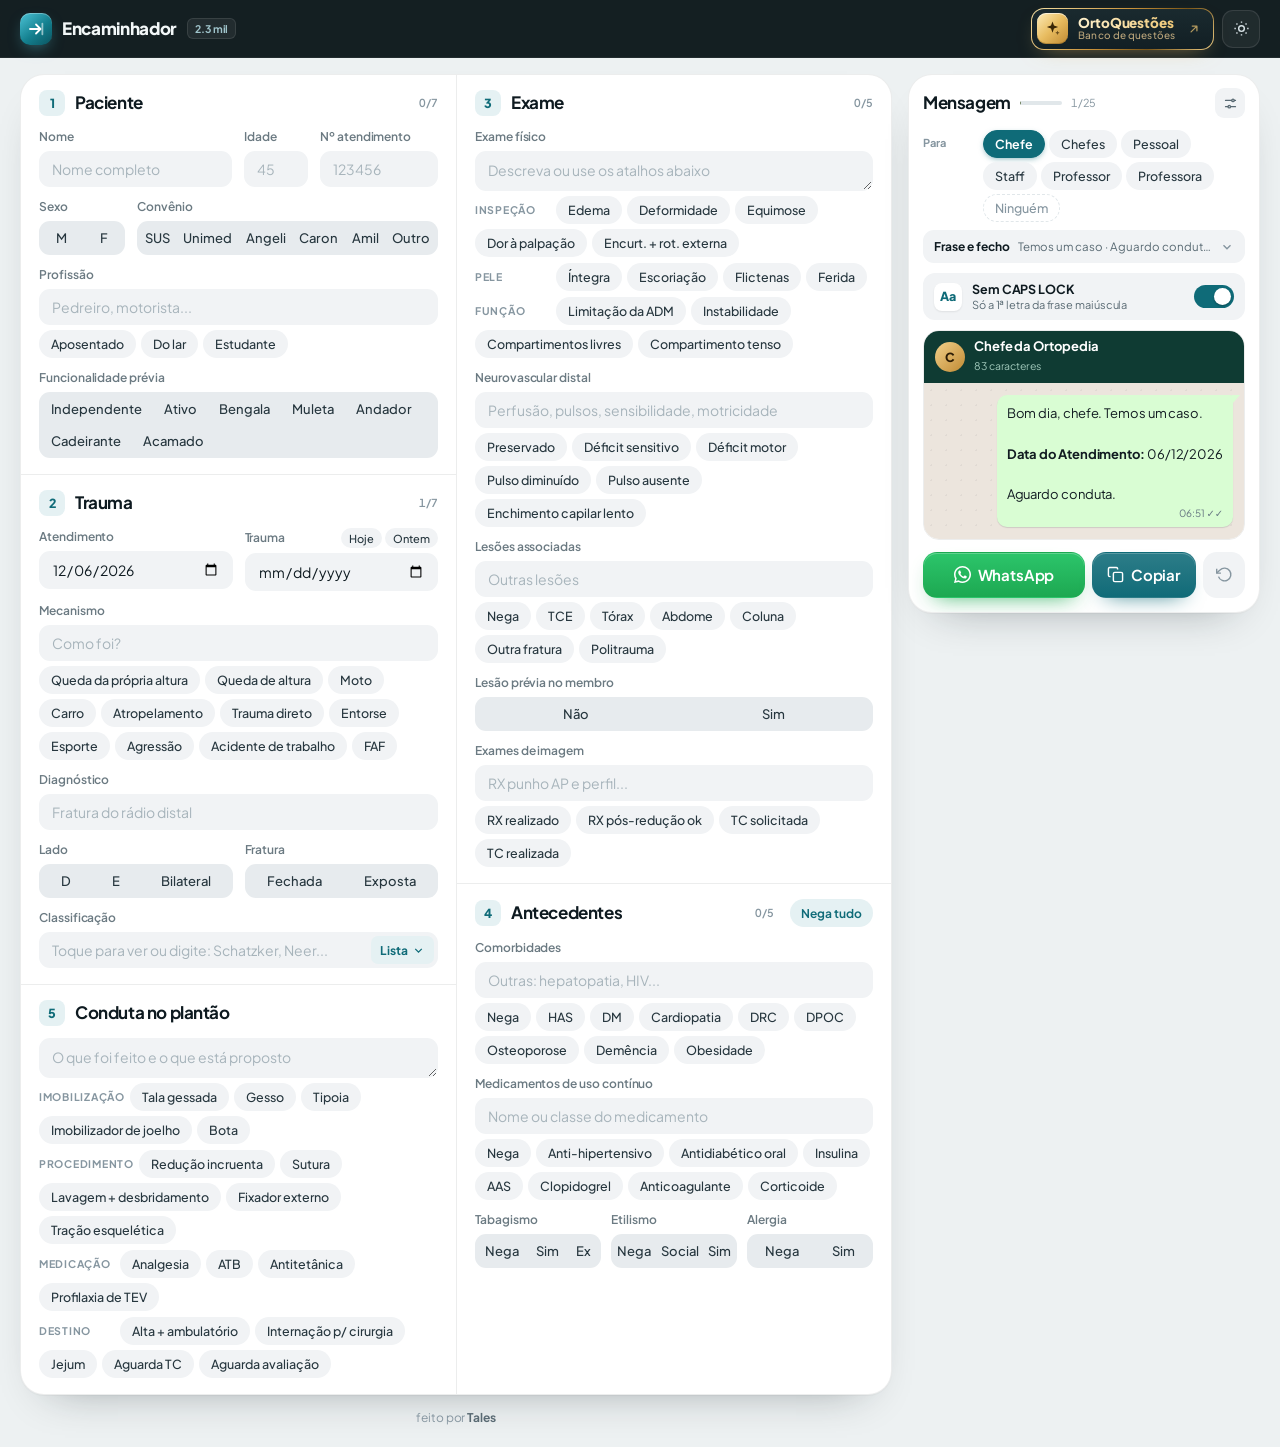
==== commit 51bff70c: "Encaminhador: acabamento estilo iOS e mensagem mais sóbria - Remove Dr(a)., grupo de subespecialidad" ====
--- a/index.html
+++ b/index.html
@@ -323,13 +323,6 @@
 .meter i{display:block;height:100%;width:0;background:linear-gradient(90deg,var(--accent),var(--gold));border-radius:99px;transition:width .3s ease}
 .panel-head .meta{font-size:11px;color:var(--muted);font-variant-numeric:tabular-nums;white-space:nowrap}
 .panel-head .sp{flex:1}
-.urg{
-  height:28px;padding:0 10px;border-radius:99px;cursor:pointer;display:flex;align-items:center;gap:5px;
-  font-size:11.5px;font-weight:800;letter-spacing:.02em;color:var(--danger);background:transparent;border:1px solid color-mix(in srgb,var(--danger) 45%,transparent);
-}
-.urg::before{content:'';width:7px;height:7px;border-radius:50%;background:currentColor;opacity:.55}
-.urg[aria-pressed="true"]{background:var(--danger);color:#fff;border-color:var(--danger)}
-.urg[aria-pressed="true"]::before{opacity:1;box-shadow:0 0 0 3px rgba(255,255,255,.3)}
 .gear{
   width:30px;height:30px;border-radius:9px;display:flex;align-items:center;justify-content:center;cursor:pointer;
   background:var(--surface);border:1px solid var(--line);color:var(--ink-3);
@@ -419,8 +412,6 @@
 .bubble.flash{box-shadow:0 0 0 3px rgba(29,168,81,.4)}
 .bubble::after{content:'';position:absolute;top:0;right:-7px;border-width:0 0 9px 8px;border-style:solid;border-color:transparent transparent transparent var(--bubble)}
 .bubble strong{font-weight:700}
-.bubble .urg-l{color:#D93A27}
-html[data-theme="dark"] .bubble .urg-l{color:#FF9A88}
 .bubble .stamp{display:block;text-align:right;font-size:10px;color:var(--bubble-meta);margin-top:2px}
 .bubble .empty{color:var(--bubble-meta);font-style:italic}
 
@@ -459,6 +450,76 @@
 .toast button{border:none;background:transparent;color:#E9C27A;font-weight:800;font-size:13px;cursor:pointer;padding:0}
 html[data-theme="dark"] .toast button{color:#7A5517}
 @media(max-width:1180px){.toast{bottom:80px}}
+/* ── ACABAMENTO (estilo app iOS) ─────────────────── */
+:root{
+  --fill:#F1F3F5; --fill-2:#E7EBEE; --seg-on:#FFFFFF; --hair:rgba(14,26,32,.08);
+  --label:#6B7A82;
+}
+html[data-theme="dark"]{
+  --fill:#15242B; --fill-2:#1B2D35; --seg-on:#2A3F48; --hair:rgba(255,255,255,.07);
+  --label:#8EA1AA;
+}
+body{letter-spacing:-.006em}
+.sheet,.panel{border-radius:24px;border-color:var(--hair);box-shadow:0 1px 1px rgba(14,26,32,.03),0 20px 44px -30px rgba(14,26,32,.45)}
+.col + .col,.sec + .sec{border-color:var(--hair)}
+.sec-h .n{background:var(--accent-tint);color:var(--accent);border-radius:8px;font-size:12.5px}
+.sec-h h2,.panel-head h2{font-size:17px;font-weight:700;letter-spacing:-.024em}
+label,.lbl{font-size:12px;font-weight:600;color:var(--label)}
+
+input,textarea{background:var(--fill);border:1px solid transparent;border-radius:11px;padding:8px 12px}
+input:hover,textarea:hover{border-color:transparent;background:var(--fill-2)}
+input:focus,textarea:focus{background:var(--card);border-color:var(--accent);box-shadow:0 0 0 4px var(--ring)}
+.filled{background:var(--fill);border-color:transparent}
+
+/* controle segmentado: pílula branca que "flutua" sobre o trilho */
+.pick{background:var(--fill-2);border-radius:11px;padding:2px;gap:2px}
+.pick button{height:30px;border-radius:9px;font-size:13px;font-weight:500;color:var(--ink-2);transition:background .18s,color .18s,box-shadow .18s}
+.pick button:hover{background:rgba(255,255,255,.45)}
+html[data-theme="dark"] .pick button:hover{background:rgba(255,255,255,.04)}
+.pick button[aria-pressed="true"]{
+  background:var(--seg-on);color:var(--ink);font-weight:650;
+  box-shadow:0 3px 8px rgba(0,0,0,.12),0 3px 1px rgba(0,0,0,.04),0 0 0 .5px rgba(0,0,0,.04);
+}
+.pick.danger button[data-v="Exposta"][aria-pressed="true"]{background:var(--seg-on);color:var(--danger)}
+.sub .pick{background:var(--fill)}
+
+/* chips */
+.quick button,.chip{
+  height:28px;padding:0 11px;border-radius:99px;border:1px solid transparent;
+  background:var(--fill);color:var(--ink-2);font-size:12.5px;font-weight:500;
+  transition:background .15s,color .15s,box-shadow .15s,transform .08s;
+}
+.quick button:hover,.chip:hover{background:var(--fill-2);border-color:transparent;color:var(--ink)}
+.quick button:active,.chip:active,.pick button:active{transform:scale(.97)}
+.quick button[aria-pressed="true"]{background:var(--accent-tint);color:var(--accent);font-weight:650;border-color:transparent;box-shadow:inset 0 0 0 1px color-mix(in srgb,var(--accent) 30%,transparent)}
+.quick button.warn[aria-pressed="true"]{background:var(--danger-tint);color:var(--danger);box-shadow:inset 0 0 0 1px color-mix(in srgb,var(--danger) 30%,transparent)}
+.quick button.sug{background:var(--gold-tint);color:var(--gold-ink);box-shadow:inset 0 0 0 1px color-mix(in srgb,var(--gold) 35%,transparent)}
+.sub .quick button,.sub.quick button{background:var(--card);box-shadow:inset 0 0 0 1px var(--hair)}
+.sub{border-left-color:var(--hair)}
+.chip[aria-pressed="true"]{background:var(--accent);color:var(--accent-ink);font-weight:650;box-shadow:0 2px 6px -2px color-mix(in srgb,var(--accent) 60%,transparent)}
+.chip.ghost{background:transparent;border:1px dashed var(--line);color:var(--muted)}
+.quick .ql{font-size:10.5px;letter-spacing:.07em;color:var(--muted)}
+.mini{height:28px;background:var(--accent-tint);border:none;font-weight:650}
+
+/* painel */
+.txt-toggle,.capsbar,.cfg{background:var(--fill);border-color:transparent}
+.capsbar.on-caps{background:var(--gold-tint);border-color:transparent}
+.capsbar .ico{background:var(--card);border-color:transparent;box-shadow:0 1px 2px rgba(0,0,0,.08)}
+.gear{background:var(--fill);border-color:transparent}
+.seg{background:var(--fill-2)}
+.seg button[aria-pressed="true"]{background:var(--seg-on);color:var(--ink);box-shadow:0 3px 8px rgba(0,0,0,.12),0 3px 1px rgba(0,0,0,.04)}
+.chat{border-color:var(--hair);border-radius:16px}
+
+/* botões principais com volume sutil */
+.btn{height:46px;border-radius:14px;font-size:15px;font-weight:650;letter-spacing:-.01em}
+.btn-whats{background:linear-gradient(180deg,#2CC56B,#1DA851);box-shadow:inset 0 1px 0 rgba(255,255,255,.25),0 10px 22px -12px rgba(29,168,81,.9)}
+.btn-whats:hover{background:linear-gradient(180deg,#27B862,#189A49)}
+.btn-primary{background:linear-gradient(180deg,color-mix(in srgb,var(--accent) 88%,#fff),var(--accent));box-shadow:inset 0 1px 0 rgba(255,255,255,.22),0 10px 22px -14px var(--accent)}
+.btn-primary:hover{background:var(--accent-2)}
+.btn-clear,.btn-quiet{background:var(--fill);border-color:transparent}
+.mobilebar{border-radius:20px;border-color:var(--hair)}
+.secnav a{background:var(--fill);border-color:transparent}
+
 @media(prefers-reduced-motion:reduce){*{animation:none !important;transition:none !important}}
 </style>
 </head>
@@ -962,7 +1023,6 @@
       <span class="meter" title="Campos preenchidos"><i id="meterFill"></i></span>
       <span class="meta" id="metaTxt"></span>
       <span class="sp"></span>
-      <button type="button" class="urg" id="urgBtn" aria-pressed="false" title="Põe URGENTE no topo da mensagem">Urgente</button>
       <button type="button" class="gear" id="cfgBtn" aria-expanded="false" title="Ajustes da mensagem" aria-label="Ajustes da mensagem">
         <svg viewBox="0 0 24 24" fill="none" stroke="currentColor" stroke-width="2" stroke-linecap="round"><path d="M4 7h10M18 7h2M4 17h4M12 17h8"/><circle cx="16" cy="7" r="2"/><circle cx="10" cy="17" r="2"/></svg>
       </button>
@@ -1016,22 +1076,8 @@
             <button type="button" class="chip" data-v="staff">Staff</button>
             <button type="button" class="chip" data-v="professor">Professor</button>
             <button type="button" class="chip" data-v="professora">Professora</button>
-            <button type="button" class="chip" data-v="__dr">Dr(a)…</button>
             <button type="button" class="chip ghost" data-v="">Ninguém</button>
           </div>
-          <input class="sel-sm hide" id="drNome" type="text" placeholder="Dr. Fulano / Dra. Fulana" autocomplete="off" aria-label="Nome do médico" />
-        </div>
-      </div>
-      <div class="orow"><span class="k">Grupo</span>
-        <div class="chips" id="chGrupo">
-          <button type="button" class="chip" data-v="Joelho">Joelho</button>
-          <button type="button" class="chip" data-v="Ombro e cotovelo">Ombro e cotovelo</button>
-          <button type="button" class="chip" data-v="Mão">Mão</button>
-          <button type="button" class="chip" data-v="Quadril">Quadril</button>
-          <button type="button" class="chip" data-v="Pé e tornozelo">Pé e tornozelo</button>
-          <button type="button" class="chip" data-v="Coluna">Coluna</button>
-          <button type="button" class="chip" data-v="Pediátrica">Pediátrica</button>
-          <button type="button" class="chip" data-v="Trauma">Trauma</button>
         </div>
       </div>
 
@@ -1044,9 +1090,8 @@
           <div>
             <div class="chips" id="chFrase">
               <button type="button" class="chip" data-v="Temos um caso.">Temos um caso</button>
-              <button type="button" class="chip" data-v="Gostaria de discutir um caso.">Discutir um caso</button>
+              <button type="button" class="chip" data-v="Segue um caso.">Segue um caso</button>
               <button type="button" class="chip" data-v="Caso para avaliação.">Para avaliação</button>
-              <button type="button" class="chip" data-v="Segue caso para definição de conduta.">Definir conduta</button>
               <button type="button" class="chip ghost" data-v="__custom">Escrever…</button>
               <button type="button" class="chip ghost" data-v="">Nenhuma</button>
             </div>
@@ -1057,9 +1102,8 @@
           <div>
             <div class="chips" id="chFecho">
               <button type="button" class="chip" data-v="Aguardo conduta.">Aguardo conduta</button>
-              <button type="button" class="chip" data-v="Podemos seguir com essa conduta?">Seguimos assim?</button>
-              <button type="button" class="chip" data-v="Posso dar alta com retorno ambulatorial?">Posso dar alta?</button>
-              <button type="button" class="chip" data-v="Aguardo avaliação presencial.">Avaliação presencial</button>
+              <button type="button" class="chip" data-v="Podemos seguir assim?">Seguimos assim?</button>
+              <button type="button" class="chip" data-v="Posso dar alta com retorno no ambulatório?">Posso dar alta?</button>
               <button type="button" class="chip ghost" data-v="__custom">Escrever…</button>
               <button type="button" class="chip ghost" data-v="">Nenhum</button>
             </div>
@@ -1068,10 +1112,10 @@
         </div>
         <div class="orow"><span class="k">Extra</span>
           <div class="chips">
-            <button type="button" class="chip" id="chImg" aria-pressed="false">Imagens a seguir</button>
+            <button type="button" class="chip" id="chImg" aria-pressed="false">Mando as imagens</button>
             <span class="chips" id="chAgr">
-              <button type="button" class="chip" data-v="Obrigado!">Obrigado!</button>
-              <button type="button" class="chip" data-v="Obrigada!">Obrigada!</button>
+              <button type="button" class="chip" data-v="Obrigado.">Obrigado</button>
+              <button type="button" class="chip" data-v="Obrigada.">Obrigada</button>
               <button type="button" class="chip ghost" data-v="">Sem</button>
             </span>
           </div>
@@ -1478,20 +1522,21 @@
     bold:true, caixa:"normal", modo:"full", resumo:true, caps:true,
     sau:"auto", para:"chefe", frase:"Temos um caso.", fecho:"Aguardo conduta.", agr:"", imagens:false
   };
-  /* escolhas que valem só para este caso */
-  const caso = { urgente:false, grupo:"" };
 
   try{
     const salvo = JSON.parse(localStorage.getItem("enc_prefs") || "{}");
     Object.keys(opts).forEach(k => { if (salvo[k] !== undefined) opts[k] = salvo[k]; });
+    if (!document.querySelector(`#chPara [data-v="${opts.para}"]`)) opts.para = "chefe";
+    if (!document.querySelector(`#chFrase [data-v="${opts.frase}"]`)) opts.frase = "Temos um caso.";
+    if (!document.querySelector(`#chFecho [data-v="${opts.fecho}"]`)) opts.fecho = "Aguardo conduta.";
+    if (!document.querySelector(`#chAgr [data-v="${opts.agr}"]`)) opts.agr = "";
     if (salvo.aberturaCustom) $("abertura_custom").value = salvo.aberturaCustom;
     if (salvo.fechoCustom) $("fechamento_custom").value = salvo.fechoCustom;
-    if (salvo.drNome) $("drNome").value = salvo.drNome;
   }catch(e){}
   function salvarPrefs(){
     try{
       localStorage.setItem("enc_prefs", JSON.stringify(Object.assign({}, opts, {
-        aberturaCustom: $("abertura_custom").value, fechoCustom: $("fechamento_custom").value, drNome: $("drNome").value
+        aberturaCustom: $("abertura_custom").value, fechoCustom: $("fechamento_custom").value
       })));
     }catch(e){}
   }
@@ -1653,10 +1698,6 @@
   const negrito = (t) => (t && opts.bold) ? `*${t}*` : t;
   const italico = (t) => (t && opts.bold) ? `_${t}_` : t;
 
-  const GRUPOS = {
-    "Joelho":"de joelho", "Ombro e cotovelo":"de ombro e cotovelo", "Mão":"de mão", "Quadril":"de quadril",
-    "Pé e tornozelo":"de pé e tornozelo", "Coluna":"de coluna", "Pediátrica":"de ortopedia pediátrica", "Trauma":"de trauma"
-  };
   const PARA = { chefe:"Chefe da Ortopedia", chefes:"Chefes da Ortopedia", pessoal:"Grupo da Ortopedia",
     staff:"Staff da Ortopedia", professor:"Professor", professora:"Professora" };
 
@@ -1668,14 +1709,10 @@
     let p = opts.frase === "__custom" ? val("abertura_custom") : opts.frase;
     return fix(p);
   }
-  /* o grupo entra na própria frase: "Temos um caso de joelho." */
-  const grupoNaFrase = () => !!(caso.grupo && /\bcaso\b/i.test(fraseAbertura()));
   function aberturaTexto(){
     const g = opts.sau === "auto" ? saudacaoAuto() : opts.sau;
-    const r = opts.para === "__dr" ? fix(val("drNome")) : opts.para;
-    let p = fraseAbertura();
-    if (grupoNaFrase()) p = p.replace(/\b(caso)\b/i, `$1 ${GRUPOS[caso.grupo]}`);
-    p = pontua(p);
+    const r = opts.para;
+    const p = pontua(fraseAbertura());
     let head = "";
     if (g && r) head = `${g}, ${r}.`;
     else if (g) head = `${g}.`;
@@ -1687,7 +1724,7 @@
   function fechoTexto(){
     let f = opts.fecho === "__custom" ? val("fechamento_custom") : opts.fecho;
     f = pontua(fix(f));
-    return join([opts.imagens ? "Imagens a seguir." : "", f, opts.agr], " ");
+    return join([opts.imagens ? "Em seguida mando as imagens." : "", f, opts.agr], " ");
   }
 
   /* "Masc., 67 anos — Fratura do platô tibial (D), Schatzker VI, fechada" */
@@ -1703,7 +1740,6 @@
 
   function corpoCompleto(d, espacado){
     const grupos = [
-      (caso.grupo && !grupoNaFrase()) ? linha("Grupo", caso.grupo) : "",
       linha("Nome", d.nome) + linha("Idade", d.idade) + linha("Sexo", d.sexo) + linha("Nº de Atendimento", d.numero) +
       linha("Convênio", d.convenio) + linha("Profissão", d.profissao) + linha("Funcionalidade Prévia", d.funcionalidade),
       linha("Data do Atendimento", d.data) + linha("Data do Trauma", d.data_trauma) + linha("Mecanismo", d.mecanismo) +
@@ -1732,17 +1768,15 @@
     const antecedentes = join([d.comorbidades, d.muc ? `MUC: ${d.muc}` : "",
       d.tabagismo ? `tabagismo: ${lowFirst(d.tabagismo)}` : "", d.etilismo ? `etilismo: ${d.etilismo.toLowerCase()}` : "",
       d.alergia ? `alergia: ${lowFirst(d.alergia)}` : ""]);
-    return (caso.grupo && !grupoNaFrase() ? linha("Grupo", caso.grupo) : "") +
-      linha("Paciente", paciente) + linha("Perfil", perfil) + linha("Quadro", quadro) +
+    return linha("Paciente", paciente) + linha("Perfil", perfil) + linha("Quadro", quadro) +
       linha("Exame", exame) + linha("Antecedentes", antecedentes) + linha("Conduta", flat(d.conduta));
   }
 
   function buildMessage(){
     const d = dados();
     const corpo = (opts.modo === "short" ? corpoResumido(d) : corpoCompleto(d, opts.modo === "blocks")).trim();
-    const topo = join([caso.urgente ? negrito("URGENTE") : "", negrito(aberturaTexto())], "\n");
     const resumo = (opts.resumo && opts.modo !== "short") ? italico(resumoLinha(d)) : "";
-    return [topo, resumo, corpo, negrito(fechoTexto())].filter(Boolean).join("\n\n");
+    return [aberturaTexto(), resumo, corpo, fechoTexto()].filter(Boolean).join("\n\n");
   }
 
   /* ── Tela ─────────────────────────────────────── */
@@ -1774,7 +1808,6 @@
     const msg = buildMessage();
     const hora = new Date().toLocaleTimeString("pt-BR", { hour:"2-digit", minute:"2-digit" });
     const html = escapeHTML(msg)
-      .replace(/\*URGENTE\*/, `<strong class="urg-l">URGENTE</strong>`)
       .replace(/\*([^*\n]+)\*/g, "<strong>$1</strong>")
       .replace(/(^|\n)_([^_\n]+)_(?=\n|$)/g, "$1<em>$2</em>");
     $("bubble").innerHTML = !msg
@@ -1784,10 +1817,9 @@
     const preenchidos = contaveis.filter(id => val(id)).length;
     $("metaTxt").textContent = `${preenchidos}/${contaveis.length}`;
     $("meterFill").style.width = `${Math.round(preenchidos / contaveis.length * 100)}%`;
-    let nome = opts.para === "__dr" ? (val("drNome") || "Dr(a).") : (PARA[opts.para] || "Ortopedia");
-    if (caso.grupo) nome += ` · ${caso.grupo}`;
+    const nome = PARA[opts.para] || "Ortopedia";
     $("chatName").textContent = nome;
-    $("chatAv").textContent = nome.replace(/^(Dra?\.?\s*)/i, "").charAt(0).toUpperCase() || "O";
+    $("chatAv").textContent = nome.charAt(0);
     $("chatStatus").textContent = preenchidos === 0 ? "online" : `${msg.length} caracteres`;
 
     Object.keys(blocos).forEach(k => {
@@ -1821,8 +1853,6 @@
     $("negaTudo").setAttribute("aria-pressed", String(NEGA_TUDO.every(id => val(id) === "Nega")));
     const exposta = val("tipo_fratura") === "Exposta";
     document.querySelectorAll('[data-sug="exposta"]').forEach(b => b.classList.toggle("sug", exposta));
-    $("urgBtn").setAttribute("aria-pressed", String(caso.urgente));
-    $("chGrupo").querySelectorAll(".chip").forEach(c => c.setAttribute("aria-pressed", String(c.dataset.v === caso.grupo)));
     $("chImg").setAttribute("aria-pressed", String(opts.imagens));
     $("sauAutoLbl").textContent = `· ${saudacaoAuto().toLowerCase()}`;
     $("txtResumo").textContent = join([fraseAbertura().replace(/\.$/, ""), fechoTexto()], " · ") || "nenhum";
@@ -1834,7 +1864,7 @@
      sessionStorage some ao fechar a aba — dado de paciente não fica no aparelho. */
   function guardaRascunho(){
     try{
-      const r = { caso };
+      const r = {};
       ids.forEach(id => { if ($(id).value) r[id] = $(id).value; });
       sessionStorage.setItem("enc_rascunho", JSON.stringify(r));
     }catch(e){}
@@ -1843,7 +1873,6 @@
     try{
       const r = JSON.parse(sessionStorage.getItem("enc_rascunho") || "{}");
       ids.forEach(id => { if (r[id] !== undefined) $(id).value = r[id]; });
-      if (r.caso) Object.assign(caso, r.caso);
     }catch(e){}
   }
 
@@ -1890,14 +1919,12 @@
   }
 
   function limpar(){
-    const antes = {}, casoAntes = Object.assign({}, caso);
+    const antes = {};
     ids.forEach(id => { antes[id] = $(id).value; $(id).value = ""; });
-    caso.urgente = false; caso.grupo = "";
     $("data").value = todayISO();
     cresceTodas(); render();
     showToast("Novo caso", { label:"Desfazer", fn: () => {
       ids.forEach(id => { $(id).value = antes[id]; });
-      Object.assign(caso, casoAntes);
       cresceTodas(); render();
     }});
     window.scrollTo({ top:0, behavior:"smooth" });
@@ -2123,7 +2150,7 @@
     marcar();
   }
   bindCustom("chSau", "sau");
-  bindCustom("chPara", "para", "drNome", "__dr");
+  bindCustom("chPara", "para");
   bindCustom("chFrase", "frase", "abertura_custom", "__custom");
   bindCustom("chFecho", "fecho", "fechamento_custom", "__custom");
   bindCustom("chAgr", "agr");
@@ -2131,15 +2158,8 @@
   bindSeg("segCase", "caixa");
   bindSeg("segMode", "modo");
   bindSeg("segResumo", "resumo");
-  ["abertura_custom","fechamento_custom","drNome"].forEach(id => $(id).addEventListener("input", () => { salvarPrefs(); render(); }));
-
-  $("chGrupo").addEventListener("click", (e) => {
-    const c = e.target.closest(".chip");
-    if (!c) return;
-    caso.grupo = caso.grupo === c.dataset.v ? "" : c.dataset.v;
-    render();
-  });
-  $("urgBtn").addEventListener("click", () => { caso.urgente = !caso.urgente; render(); });
+  ["abertura_custom","fechamento_custom"].forEach(id => $(id).addEventListener("input", () => { salvarPrefs(); render(); }));
+
   $("chImg").addEventListener("click", () => { opts.imagens = !opts.imagens; salvarPrefs(); render(); });
 
   function painel(btnId, paneId){
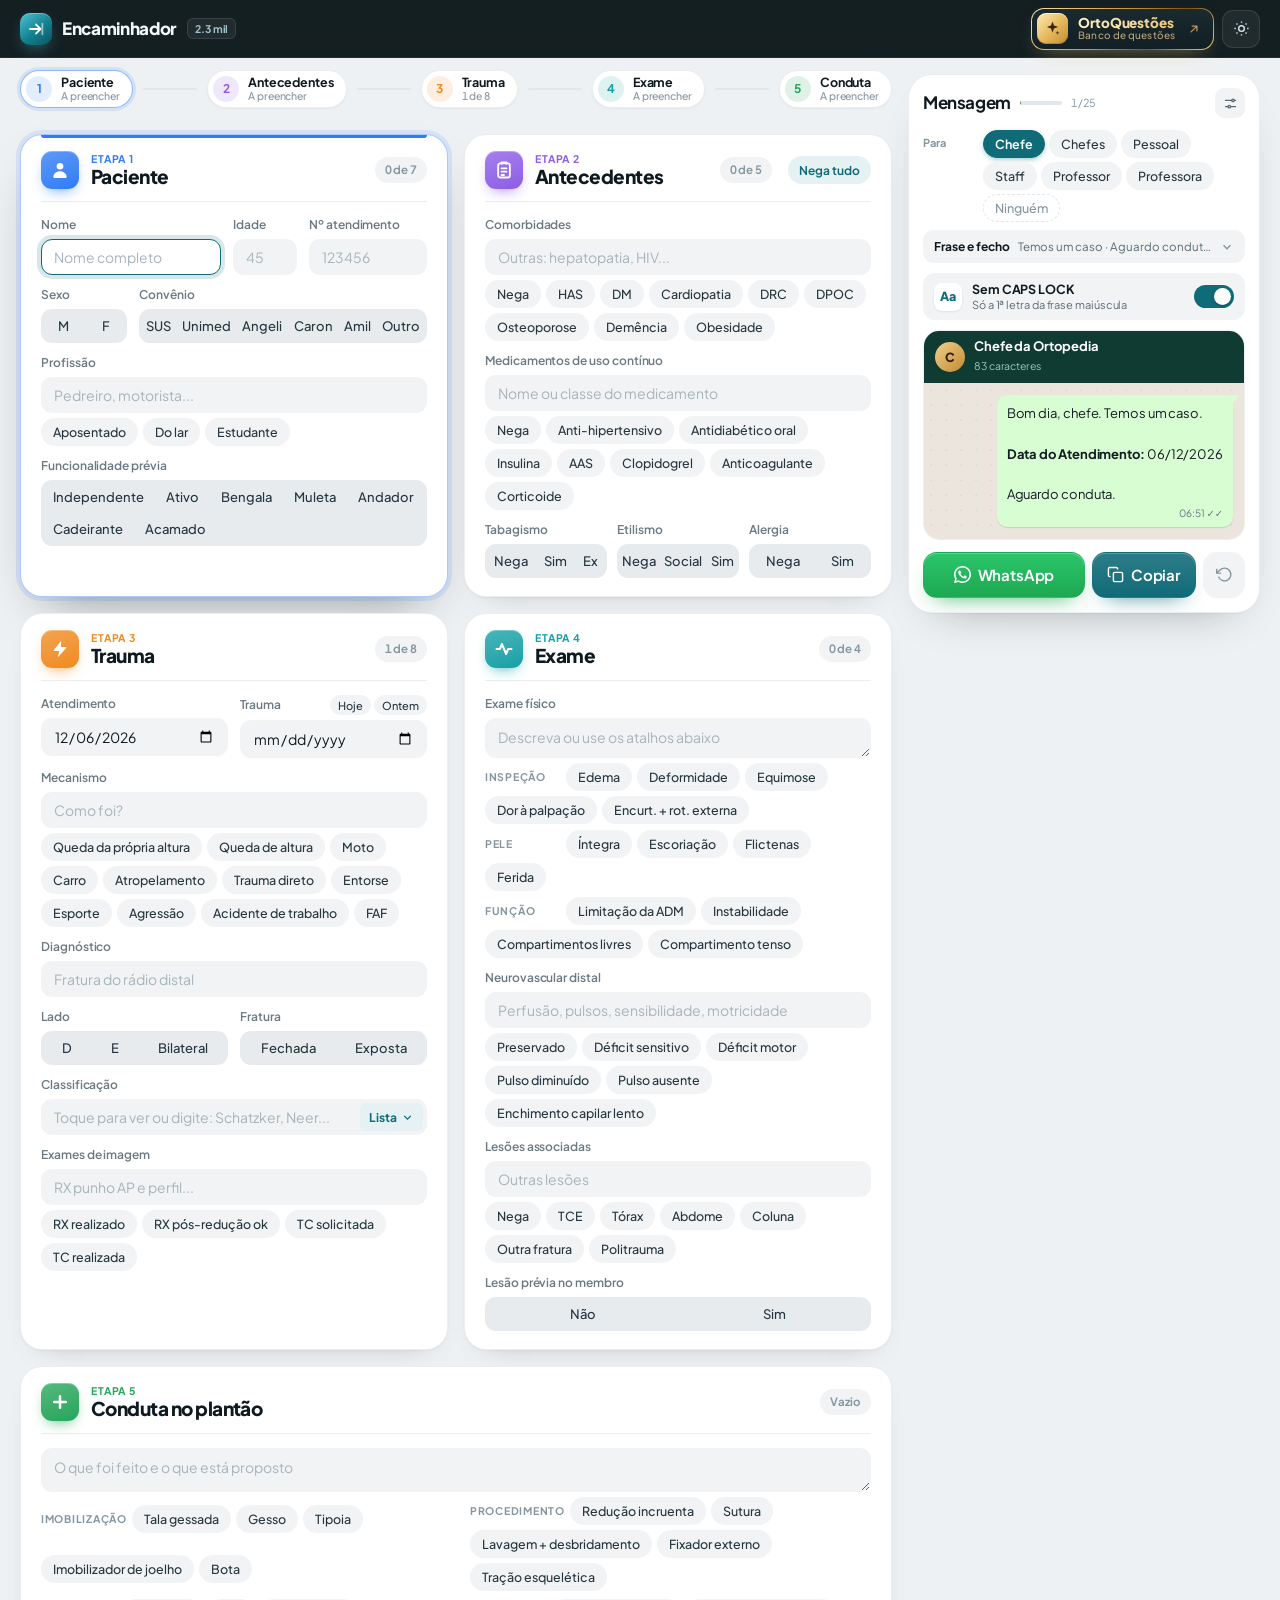
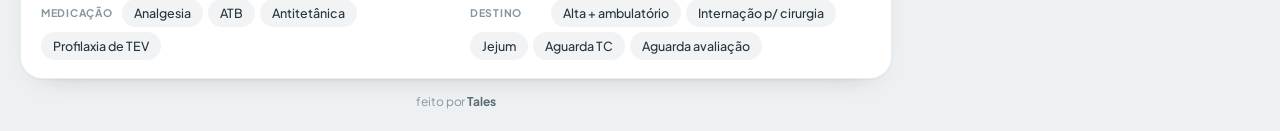
==== commit d1a07a20: "Encaminhador: etapas em cartões separados, barra de progresso e Enter para avançar - Cada etapa em u" ====
--- a/index.html
+++ b/index.html
@@ -47,7 +47,7 @@
   --wall:#0D1916; --wall-dot:rgba(255,255,255,.04); --bubble:#144D37; --bubble-ink:#E7F3EC; --bubble-meta:#8FB3A2;
   --bar:rgba(12,22,27,.93);
 }
-html{color-scheme:light;-webkit-text-size-adjust:100%;scroll-padding-top:110px}
+html{color-scheme:light;-webkit-text-size-adjust:100%;scroll-padding-top:142px}
 html[data-theme="dark"]{color-scheme:dark}
 *,*::before,*::after{box-sizing:border-box;margin:0;padding:0}
 body{
@@ -127,19 +127,6 @@
 }
 @media(max-width:360px){.brand b{display:none}}
 
-/* navegação das seções (celular) */
-.secnav{
-  display:none;position:sticky;top:58px;z-index:55;gap:6px;padding:8px 12px;overflow-x:auto;scrollbar-width:none;
-  background:var(--bar);backdrop-filter:blur(12px);-webkit-backdrop-filter:blur(12px);border-bottom:1px solid var(--line);
-}
-.secnav::-webkit-scrollbar{display:none}
-.secnav a{
-  flex-shrink:0;height:30px;padding:0 12px;border-radius:99px;display:flex;align-items:center;gap:6px;
-  font-size:12.5px;font-weight:600;color:var(--ink-3);text-decoration:none;background:var(--surface);border:1px solid var(--line-soft);
-}
-.secnav a i{font-style:normal;font-size:10.5px;color:var(--muted);font-variant-numeric:tabular-nums}
-.secnav a.ok i{color:var(--accent)}
-@media(max-width:1180px){.secnav{display:flex}}
 
 /* ── ESTRUTURA ────────────────────────────────────── */
 .shell{
@@ -150,23 +137,7 @@
 @media(max-width:1180px){.shell{grid-template-columns:minmax(0,1fr);padding-bottom:92px}}
 @media(max-width:560px){.shell{padding:10px 10px 92px}}
 
-/* folha única, duas colunas */
-.sheet{
-  background:var(--card);border:1px solid var(--line);border-radius:20px;box-shadow:var(--shadow);
-  display:grid;grid-template-columns:1fr 1fr;
-}
-.col{min-width:0}
-.col + .col{border-left:1px solid var(--line-soft)}
-/* uma coluna: volta à ordem clínica 1→5 */
-@media(max-width:860px){
-  .sheet{display:flex;flex-direction:column}
-  .col{display:contents}
-  #s1{order:1}#s2{order:2}#s3{order:3}#s4{order:4}#s5{order:5}
-  .sec + .sec,.sec{border-top:1px solid var(--line-soft)}
-  #s1{border-top:none}
-}
 .sec{padding:15px 18px 16px}
-.sec + .sec{border-top:1px solid var(--line-soft)}
 @media(max-width:560px){.sec{padding:14px 13px 16px}}
 
 .sec-h{display:flex;align-items:center;gap:10px;margin-bottom:12px}
@@ -460,15 +431,14 @@
   --label:#8EA1AA;
 }
 body{letter-spacing:-.006em}
-.sheet,.panel{border-radius:24px;border-color:var(--hair);box-shadow:0 1px 1px rgba(14,26,32,.03),0 20px 44px -30px rgba(14,26,32,.45)}
-.col + .col,.sec + .sec{border-color:var(--hair)}
-.sec-h .n{background:var(--accent-tint);color:var(--accent);border-radius:8px;font-size:12.5px}
+.panel{border-radius:24px;border-color:var(--hair);box-shadow:0 1px 1px rgba(14,26,32,.03),0 20px 44px -30px rgba(14,26,32,.45)}
 .sec-h h2,.panel-head h2{font-size:17px;font-weight:700;letter-spacing:-.024em}
 label,.lbl{font-size:12px;font-weight:600;color:var(--label)}
 
 input,textarea{background:var(--fill);border:1px solid transparent;border-radius:11px;padding:8px 12px}
 input:hover,textarea:hover{border-color:transparent;background:var(--fill-2)}
 input:focus,textarea:focus{background:var(--card);border-color:var(--accent);box-shadow:0 0 0 4px var(--ring)}
+input:focus-visible,textarea:focus-visible{outline:none}
 .filled{background:var(--fill);border-color:transparent}
 
 /* controle segmentado: pílula branca que "flutua" sobre o trilho */
@@ -518,7 +488,91 @@
 .btn-primary:hover{background:var(--accent-2)}
 .btn-clear,.btn-quiet{background:var(--fill);border-color:transparent}
 .mobilebar{border-radius:20px;border-color:var(--hair)}
-.secnav a{background:var(--fill);border-color:transparent}
+
+/* ── ETAPAS EM CARTÕES (estilo Ajustes / Saúde do iOS) ── */
+body{background:var(--bg-grp)}
+:root{--bg-grp:#EEF1F3}
+html[data-theme="dark"]{--bg-grp:#050B0E}
+#s1{--sc:#2F7CF6}#s2{--sc:#8D5CE6}#s3{--sc:#F08A1C}#s4{--sc:#12A0A6}#s5{--sc:#23A55A}
+[data-step="1"]{--sc:#2F7CF6}[data-step="2"]{--sc:#8D5CE6}[data-step="3"]{--sc:#F08A1C}[data-step="4"]{--sc:#12A0A6}[data-step="5"]{--sc:#23A55A}
+
+.cards{display:grid;grid-template-columns:1fr 1fr;gap:16px}
+#s5{grid-column:1 / -1}
+@media(max-width:900px){.cards{grid-template-columns:1fr}}
+
+.sec{
+  position:relative;background:var(--card);border:1px solid var(--hair);border-radius:22px;padding:16px 20px 18px;
+  box-shadow:0 1px 2px rgba(14,26,32,.04),0 12px 28px -22px rgba(14,26,32,.35);
+  transition:box-shadow .25s ease,transform .25s ease,border-color .25s ease;
+  scroll-margin-top:142px;
+}
+.sec::before{
+  content:'';position:absolute;left:20px;right:20px;top:0;height:3px;border-radius:0 0 3px 3px;
+  background:var(--sc);opacity:0;transition:opacity .25s;
+}
+.sec:focus-within{
+  border-color:color-mix(in srgb,var(--sc) 40%,transparent);
+  box-shadow:0 0 0 4px color-mix(in srgb,var(--sc) 12%,transparent),0 24px 48px -26px rgba(14,26,32,.5);
+}
+.sec:focus-within::before{opacity:1}
+html[data-theme="dark"] .sec{box-shadow:0 1px 0 rgba(255,255,255,.03) inset,0 16px 34px -24px rgba(0,0,0,.9)}
+
+.sec-h{display:flex;align-items:center;gap:12px;margin-bottom:14px;padding-bottom:12px;border-bottom:1px solid var(--hair)}
+.sec-h .ic{
+  width:38px;height:38px;border-radius:11px;flex-shrink:0;display:flex;align-items:center;justify-content:center;color:#fff;
+  background:linear-gradient(160deg,color-mix(in srgb,var(--sc) 78%,#fff),var(--sc));
+  box-shadow:inset 0 1px 0 rgba(255,255,255,.3),0 6px 14px -6px color-mix(in srgb,var(--sc) 80%,transparent);
+}
+.sec-h .ic svg{width:20px;height:20px}
+.sec-h .tt{display:flex;flex-direction:column;line-height:1.1;min-width:0}
+.sec-h .tt small{font-size:10.5px;font-weight:700;letter-spacing:.08em;text-transform:uppercase;color:var(--sc)}
+.sec-h .tt h2{font-size:19px;font-weight:800;letter-spacing:-.028em;margin-top:2px}
+.sec-h .prog{
+  margin-left:auto;display:flex;align-items:center;gap:5px;height:26px;padding:0 10px;border-radius:99px;
+  font-size:11.5px;font-weight:650;color:var(--muted);background:var(--fill);font-variant-numeric:tabular-nums;white-space:nowrap;
+}
+.sec-h .prog.ok{color:#fff;background:var(--sc)}
+.sec-h .prog.ok::before{content:'✓';font-weight:800}
+.sec-h .mini{margin-left:4px}
+
+/* conduta larga: grupos de botões em duas colunas */
+@media(min-width:901px){
+  #s5 .groups{display:grid;grid-template-columns:1fr 1fr;gap:8px 28px}
+  #s5 textarea{min-height:44px}
+}
+
+/* barra de etapas */
+.steps{
+  position:sticky;top:58px;z-index:50;margin:-16px 0 14px;padding:12px 0;
+  display:flex;align-items:center;gap:10px;
+  background:color-mix(in srgb,var(--bg-grp) 86%,transparent);
+  backdrop-filter:blur(18px) saturate(170%);-webkit-backdrop-filter:blur(18px) saturate(170%);
+}
+.step{
+  display:flex;align-items:center;gap:9px;flex-shrink:0;text-decoration:none;color:var(--ink);
+  padding:5px 12px 5px 5px;border-radius:99px;background:var(--card);border:1px solid var(--hair);
+  box-shadow:0 1px 2px rgba(14,26,32,.05);transition:box-shadow .2s,border-color .2s,transform .15s;
+}
+.step:hover{transform:translateY(-1px);box-shadow:0 6px 14px -8px rgba(14,26,32,.35)}
+.step .dot{
+  width:26px;height:26px;border-radius:50%;flex-shrink:0;display:flex;align-items:center;justify-content:center;
+  font-size:12px;font-weight:800;color:var(--sc);background:color-mix(in srgb,var(--sc) 14%,transparent);transition:background .25s,color .25s;
+}
+.step .dot svg{width:14px;height:14px;display:none}
+.step.ok .dot{background:var(--sc);color:#fff}
+.step.ok .dot b{display:none}
+.step.ok .dot svg{display:block}
+.step .st{display:flex;flex-direction:column;line-height:1.1}
+.step .st b{font-size:12.5px;font-weight:700;letter-spacing:-.01em}
+.step .st small{font-size:10.5px;font-weight:500;color:var(--muted);font-variant-numeric:tabular-nums}
+.step.on{border-color:color-mix(in srgb,var(--sc) 55%,transparent);box-shadow:0 0 0 3px color-mix(in srgb,var(--sc) 14%,transparent)}
+.steps .bar{flex:1;min-width:10px;height:2px;border-radius:2px;background:var(--line);position:relative;overflow:hidden}
+.steps .bar::after{content:'';position:absolute;inset:0;background:linear-gradient(90deg,var(--c1),var(--c2));transform:scaleX(0);transform-origin:left;transition:transform .35s ease}
+.steps .bar.ok::after{transform:scaleX(1)}
+.bar[data-bar="1"]{--c1:#2F7CF6;--c2:#8D5CE6}.bar[data-bar="2"]{--c1:#8D5CE6;--c2:#F08A1C}
+.bar[data-bar="3"]{--c1:#F08A1C;--c2:#12A0A6}.bar[data-bar="4"]{--c1:#12A0A6;--c2:#23A55A}
+@media(max-width:1100px){.step .st small{display:none}}
+@media(max-width:760px){.step .st{display:none}.step{padding:5px}.steps{margin:-10px 0 12px;padding:10px 0}}
 
 @media(prefers-reduced-motion:reduce){*{animation:none !important;transition:none !important}}
 </style>
@@ -544,24 +598,25 @@
   </div>
 </header>
 
-<nav class="secnav" aria-label="Seções">
-  <a href="#s1" data-nav="1">Paciente <i></i></a>
-  <a href="#s2" data-nav="2">Trauma <i></i></a>
-  <a href="#s3" data-nav="3">Exame <i></i></a>
-  <a href="#s4" data-nav="4">Antecedentes <i></i></a>
-  <a href="#s5" data-nav="5">Conduta <i></i></a>
-  <a href="#rail">Mensagem</a>
-</nav>
 
 <div class="shell">
 <main>
-  <div class="sheet">
-
-    <!-- ───────── COLUNA 1 ───────── -->
-    <div class="col">
+  <nav class="steps" aria-label="Etapas">
+    <a href="#s1" class="step" data-step="1"><span class="dot"><b>1</b><svg viewBox="0 0 24 24" fill="none" stroke="currentColor" stroke-width="3.2" stroke-linecap="round" stroke-linejoin="round"><path d="M5 12.5l4.5 4.5L19 7.5"/></svg></span><span class="st"><b>Paciente</b><small data-ss="1"></small></span></a>
+    <i class="bar" data-bar="1"></i>
+    <a href="#s2" class="step" data-step="2"><span class="dot"><b>2</b><svg viewBox="0 0 24 24" fill="none" stroke="currentColor" stroke-width="3.2" stroke-linecap="round" stroke-linejoin="round"><path d="M5 12.5l4.5 4.5L19 7.5"/></svg></span><span class="st"><b>Antecedentes</b><small data-ss="2"></small></span></a>
+    <i class="bar" data-bar="2"></i>
+    <a href="#s3" class="step" data-step="3"><span class="dot"><b>3</b><svg viewBox="0 0 24 24" fill="none" stroke="currentColor" stroke-width="3.2" stroke-linecap="round" stroke-linejoin="round"><path d="M5 12.5l4.5 4.5L19 7.5"/></svg></span><span class="st"><b>Trauma</b><small data-ss="3"></small></span></a>
+    <i class="bar" data-bar="3"></i>
+    <a href="#s4" class="step" data-step="4"><span class="dot"><b>4</b><svg viewBox="0 0 24 24" fill="none" stroke="currentColor" stroke-width="3.2" stroke-linecap="round" stroke-linejoin="round"><path d="M5 12.5l4.5 4.5L19 7.5"/></svg></span><span class="st"><b>Exame</b><small data-ss="4"></small></span></a>
+    <i class="bar" data-bar="4"></i>
+    <a href="#s5" class="step" data-step="5"><span class="dot"><b>5</b><svg viewBox="0 0 24 24" fill="none" stroke="currentColor" stroke-width="3.2" stroke-linecap="round" stroke-linejoin="round"><path d="M5 12.5l4.5 4.5L19 7.5"/></svg></span><span class="st"><b>Conduta</b><small data-ss="5"></small></span></a>
+  </nav>
+
+  <div class="cards">
 
       <section class="sec" id="s1">
-        <div class="sec-h"><span class="n">1</span><h2>Paciente</h2><span class="prog" data-tally="1"></span></div>
+        <div class="sec-h"><span class="ic" aria-hidden="true"><svg viewBox="0 0 24 24" fill="currentColor"><circle cx="12" cy="7.5" r="4"/><path d="M4 20.5c0-4.1 3.6-7 8-7s8 2.9 8 7a1 1 0 01-1 1H5a1 1 0 01-1-1z"/></svg></span><div class="tt"><small>Etapa 1</small><h2>Paciente</h2></div><span class="prog" data-tally="1"></span></div>
         <div class="fields">
           <div class="trio">
             <div class="field">
@@ -629,7 +684,110 @@
       </section>
 
       <section class="sec" id="s2">
-        <div class="sec-h"><span class="n">2</span><h2>Trauma</h2><span class="prog" data-tally="2"></span></div>
+        <div class="sec-h"><span class="ic" aria-hidden="true"><svg viewBox="0 0 24 24" fill="none" stroke="currentColor" stroke-width="2.2" stroke-linecap="round" stroke-linejoin="round"><rect x="5" y="4" width="14" height="17" rx="2.5"/><path d="M9 4.5V3h6v1.5M9 10h6M9 14h6M9 18h3"/></svg></span><div class="tt"><small>Etapa 2</small><h2>Antecedentes</h2></div><span class="prog" data-tally="2"></span><button type="button" class="mini" id="negaTudo" aria-pressed="false" title="Marca Nega em comorbidades, medicamentos, tabagismo, etilismo e alergia">Nega tudo</button></div>
+        <div class="fields">
+          <div class="field full">
+            <label for="comorbidades">Comorbidades</label>
+            <input id="comorbidades" type="text" placeholder="Outras: hepatopatia, HIV..." />
+            <div class="quick" data-for="comorbidades">
+              <button type="button" data-t="Nega" data-x>Nega</button>
+              <button type="button" data-t="HAS">HAS</button>
+              <button type="button" data-t="DM">DM</button>
+              <button type="button" data-t="cardiopatia">Cardiopatia</button>
+              <button type="button" data-t="DRC">DRC</button>
+              <button type="button" data-t="DPOC">DPOC</button>
+              <button type="button" data-t="osteoporose">Osteoporose</button>
+              <button type="button" data-t="demência">Demência</button>
+              <button type="button" data-t="obesidade">Obesidade</button>
+            </div>
+          </div>
+          <div class="field full">
+            <label for="muc">Medicamentos de uso contínuo</label>
+            <input id="muc" type="text" placeholder="Nome ou classe do medicamento" />
+            <div class="quick" data-for="muc">
+              <button type="button" data-t="Nega" data-x>Nega</button>
+              <button type="button" data-t="anti-hipertensivo">Anti-hipertensivo</button>
+              <button type="button" data-t="antidiabético oral">Antidiabético oral</button>
+              <button type="button" data-t="insulina">Insulina</button>
+              <button type="button" data-t="AAS">AAS</button>
+              <button type="button" data-t="clopidogrel">Clopidogrel</button>
+              <button type="button" data-t="anticoagulante" class="warn">Anticoagulante</button>
+              <button type="button" data-t="corticoide">Corticoide</button>
+            </div>
+            <div class="sub quick hide" data-for="muc" data-parent="anticoagulante">
+              <span class="hint">Qual anticoagulante?</span>
+              <button type="button" data-t="varfarina">Varfarina</button>
+              <button type="button" data-t="rivaroxabana">Rivaroxabana</button>
+              <button type="button" data-t="apixabana">Apixabana</button>
+              <button type="button" data-t="dabigatrana">Dabigatrana</button>
+              <button type="button" data-t="enoxaparina">Enoxaparina</button>
+            </div>
+          </div>
+          <div class="tri">
+            <div class="field">
+              <span class="lbl" id="lbl_tabagismo">Tabagismo</span>
+              <input id="tabagismo" type="hidden" />
+              <div class="pick una" data-for="tabagismo" role="group" aria-labelledby="lbl_tabagismo">
+                <button type="button" data-v="Nega">Nega</button>
+                <button type="button" data-v="Sim">Sim</button>
+                <button type="button" data-v="Ex-tabagista" title="Ex-tabagista">Ex</button>
+              </div>
+            </div>
+            <div class="field">
+              <span class="lbl" id="lbl_etilismo">Etilismo</span>
+              <input id="etilismo" type="hidden" />
+              <div class="pick una" data-for="etilismo" role="group" aria-labelledby="lbl_etilismo">
+                <button type="button" data-v="Nega">Nega</button>
+                <button type="button" data-v="Social">Social</button>
+                <button type="button" data-v="Sim">Sim</button>
+              </div>
+            </div>
+            <div class="field">
+              <span class="lbl" id="lbl_alergia">Alergia</span>
+              <input id="alergia" type="hidden" />
+              <div class="pick una" data-for="alergia" role="group" aria-labelledby="lbl_alergia">
+                <button type="button" data-v="Nega">Nega</button>
+                <button type="button" data-v="Sim">Sim</button>
+              </div>
+            </div>
+          </div>
+          <div class="sub full hide" data-show="tabagismo=Sim">
+            <span class="hint">Quantos cigarros por dia?</span>
+            <input id="tabagismo_qtd" type="hidden" />
+            <div class="pick" data-for="tabagismo_qtd" role="group" aria-label="Cigarros por dia">
+              <button type="button" data-v="5 cigarros/dia">5</button>
+              <button type="button" data-v="10 cigarros/dia">10</button>
+              <button type="button" data-v="20 cigarros/dia (1 maço)">20 · 1 maço</button>
+              <button type="button" data-v="40 cigarros/dia (2 maços)">40 · 2 maços</button>
+            </div>
+          </div>
+          <div class="sub full hide" data-show="tabagismo=Ex-tabagista">
+            <span class="hint">Parou há quanto tempo?</span>
+            <input id="tabagismo_ex" type="hidden" />
+            <div class="pick" data-for="tabagismo_ex" role="group" aria-label="Parou há">
+              <button type="button" data-v="parou há menos de 1 ano">&lt; 1 ano</button>
+              <button type="button" data-v="parou há 1 a 5 anos">1 a 5 anos</button>
+              <button type="button" data-v="parou há mais de 5 anos">&gt; 5 anos</button>
+            </div>
+          </div>
+          <div class="sub full hide" data-show="alergia=Sim">
+            <span class="hint">Alérgico a quê?</span>
+            <input id="alergia_qual" type="text" placeholder="Outro: digite aqui" autocomplete="off" aria-label="Alergia a quê" />
+            <div class="quick" data-for="alergia_qual">
+              <button type="button" data-t="Dipirona">Dipirona</button>
+              <button type="button" data-t="AINE">AINE</button>
+              <button type="button" data-t="penicilina">Penicilina</button>
+              <button type="button" data-t="cefalosporina">Cefalosporina</button>
+              <button type="button" data-t="sulfa">Sulfa</button>
+              <button type="button" data-t="iodo/contraste">Iodo/contraste</button>
+              <button type="button" data-t="látex">Látex</button>
+            </div>
+          </div>
+        </div>
+      </section>
+
+      <section class="sec" id="s3">
+        <div class="sec-h"><span class="ic" aria-hidden="true"><svg viewBox="0 0 24 24" fill="currentColor"><path d="M13.5 2L4.6 13.2c-.4.5 0 1.3.6 1.3H11l-1.5 7.5L19.4 10.8c.4-.5 0-1.3-.6-1.3H13z"/></svg></span><div class="tt"><small>Etapa 3</small><h2>Trauma</h2></div><span class="prog" data-tally="3"></span></div>
         <div class="fields">
           <div class="field half">
             <label for="data">Atendimento</label>
@@ -754,11 +912,114 @@
               </div>
             </div>
           </div>
+          <div class="field full">
+            <label for="exames">Exames de imagem</label>
+            <input id="exames" type="text" placeholder="RX punho AP e perfil..." />
+            <div class="quick" data-for="exames">
+              <button type="button" data-t="RX realizado">RX realizado</button>
+              <button type="button" data-t="RX pós-redução satisfatório">RX pós-redução ok</button>
+              <button type="button" data-t="TC solicitada">TC solicitada</button>
+              <button type="button" data-t="TC realizada">TC realizada</button>
+            </div>
+          </div>
         </div>
       </section>
 
+      <section class="sec" id="s4">
+        <div class="sec-h"><span class="ic" aria-hidden="true"><svg viewBox="0 0 24 24" fill="none" stroke="currentColor" stroke-width="2.4" stroke-linecap="round" stroke-linejoin="round"><path d="M3 12h4l2.5-6 5 12 2.5-6h4"/></svg></span><div class="tt"><small>Etapa 4</small><h2>Exame</h2></div><span class="prog" data-tally="4"></span></div>
+        <div class="fields">
+          <div class="field full">
+            <label for="exame_fisico">Exame físico</label>
+            <textarea id="exame_fisico" rows="1" placeholder="Descreva ou use os atalhos abaixo"></textarea>
+            <div class="groups">
+              <div class="quick" data-for="exame_fisico">
+                <span class="ql">Inspeção</span>
+                <button type="button" data-t="edema">Edema</button>
+                <button type="button" data-t="deformidade">Deformidade</button>
+                <button type="button" data-t="equimose">Equimose</button>
+                <button type="button" data-t="dor à palpação">Dor à palpação</button>
+                <button type="button" data-t="encurtamento e rotação externa do membro">Encurt. + rot. externa</button>
+              </div>
+              <div class="quick" data-for="exame_fisico">
+                <span class="ql">Pele</span>
+                <button type="button" data-t="pele íntegra">Íntegra</button>
+                <button type="button" data-t="escoriações">Escoriação</button>
+                <button type="button" data-t="flictenas">Flictenas</button>
+                <button type="button" data-t="ferida" class="warn">Ferida</button>
+              </div>
+              <div class="sub quick hide" data-for="exame_fisico" data-parent="ferida">
+                <span class="hint">Ferida:</span>
+                <button type="button" data-t="&lt; 1 cm">&lt; 1 cm</button>
+                <button type="button" data-t="1 a 10 cm">1 a 10 cm</button>
+                <button type="button" data-t="&gt; 10 cm">&gt; 10 cm</button>
+                <button type="button" data-t="contaminada">Contaminada</button>
+                <button type="button" data-t="sangramento ativo">Sangramento ativo</button>
+              </div>
+              <div class="quick" data-for="exame_fisico">
+                <span class="ql">Função</span>
+                <button type="button" data-t="limitação da amplitude de movimento">Limitação da ADM</button>
+                <button type="button" data-t="instabilidade">Instabilidade</button>
+                <button type="button" data-t="compartimentos livres">Compartimentos livres</button>
+                <button type="button" data-t="compartimento tenso" class="warn">Compartimento tenso</button>
+              </div>
+            </div>
+          </div>
+          <div class="field full">
+            <label for="neurovascular">Neurovascular distal</label>
+            <input id="neurovascular" type="text" placeholder="Perfusão, pulsos, sensibilidade, motricidade" />
+            <div class="quick" data-for="neurovascular">
+              <button type="button" data-t="Neurovascular preservado" data-x>Preservado</button>
+              <button type="button" data-t="déficit sensitivo" class="warn">Déficit sensitivo</button>
+              <button type="button" data-t="déficit motor" class="warn">Déficit motor</button>
+              <button type="button" data-t="pulso diminuído" class="warn">Pulso diminuído</button>
+              <button type="button" data-t="pulso ausente" class="warn">Pulso ausente</button>
+              <button type="button" data-t="enchimento capilar lentificado" class="warn">Enchimento capilar lento</button>
+            </div>
+            <div class="sub quick hide" data-for="neurovascular" data-parent="deficit">
+              <span class="hint">Território:</span>
+              <button type="button" data-t="radial">Radial</button>
+              <button type="button" data-t="mediano">Mediano</button>
+              <button type="button" data-t="ulnar">Ulnar</button>
+              <button type="button" data-t="axilar">Axilar</button>
+              <button type="button" data-t="fibular">Fibular</button>
+              <button type="button" data-t="tibial">Tibial</button>
+            </div>
+          </div>
+          <div class="field full">
+            <label for="lesoes">Lesões associadas</label>
+            <input id="lesoes" type="text" placeholder="Outras lesões" />
+            <div class="quick" data-for="lesoes">
+              <button type="button" data-t="Nega" data-x>Nega</button>
+              <button type="button" data-t="TCE">TCE</button>
+              <button type="button" data-t="trauma torácico">Tórax</button>
+              <button type="button" data-t="trauma abdominal">Abdome</button>
+              <button type="button" data-t="trauma de coluna">Coluna</button>
+              <button type="button" data-t="outra fratura">Outra fratura</button>
+              <button type="button" data-t="politrauma" class="warn">Politrauma</button>
+            </div>
+          </div>
+          <div class="field full">
+            <span class="lbl" id="lbl_lesao_previa">Lesão prévia no membro</span>
+            <input id="lesao_previa" type="hidden" />
+            <div class="pick" data-for="lesao_previa" role="group" aria-labelledby="lbl_lesao_previa">
+              <button type="button" data-v="Não">Não</button>
+              <button type="button" data-v="Sim">Sim</button>
+            </div>
+            <div class="sub hide" data-show="lesao_previa=Sim">
+              <input id="lesao_previa_qual" type="hidden" />
+              <div class="quick" data-for="lesao_previa_qual">
+                <span class="hint">Qual?</span>
+                <button type="button" data-t="fratura prévia">Fratura prévia</button>
+                <button type="button" data-t="material de síntese">Material de síntese</button>
+                <button type="button" data-t="prótese">Prótese</button>
+              </div>
+            </div>
+          </div>
+        </div>
+      </section>
+
       <section class="sec" id="s5">
-        <div class="sec-h"><span class="n">5</span><h2>Conduta no plantão</h2><span class="prog" data-tally="5"></span></div>
+        <div class="sec-h"><span class="ic" aria-hidden="true"><svg viewBox="0 0 24 24" fill="none" stroke="currentColor" stroke-width="3" stroke-linecap="round"><path d="M12 5v14M5 12h14"/></svg></span><div class="tt"><small>Etapa 5</small><h2>Conduta no plantão</h2></div><span class="prog" data-tally="5"></span></div>
         <div class="fields">
           <div class="field full">
             <textarea id="conduta" rows="1" placeholder="O que foi feito e o que está proposto" aria-label="Conduta no plantão"></textarea>
@@ -798,218 +1059,7 @@
           </div>
         </div>
       </section>
-    </div>
-
-    <!-- ───────── COLUNA 2 ───────── -->
-    <div class="col">
-
-      <section class="sec" id="s3">
-        <div class="sec-h"><span class="n">3</span><h2>Exame</h2><span class="prog" data-tally="3"></span></div>
-        <div class="fields">
-          <div class="field full">
-            <label for="exame_fisico">Exame físico</label>
-            <textarea id="exame_fisico" rows="1" placeholder="Descreva ou use os atalhos abaixo"></textarea>
-            <div class="groups">
-              <div class="quick" data-for="exame_fisico">
-                <span class="ql">Inspeção</span>
-                <button type="button" data-t="edema">Edema</button>
-                <button type="button" data-t="deformidade">Deformidade</button>
-                <button type="button" data-t="equimose">Equimose</button>
-                <button type="button" data-t="dor à palpação">Dor à palpação</button>
-                <button type="button" data-t="encurtamento e rotação externa do membro">Encurt. + rot. externa</button>
-              </div>
-              <div class="quick" data-for="exame_fisico">
-                <span class="ql">Pele</span>
-                <button type="button" data-t="pele íntegra">Íntegra</button>
-                <button type="button" data-t="escoriações">Escoriação</button>
-                <button type="button" data-t="flictenas">Flictenas</button>
-                <button type="button" data-t="ferida" class="warn">Ferida</button>
-              </div>
-              <div class="sub quick hide" data-for="exame_fisico" data-parent="ferida">
-                <span class="hint">Ferida:</span>
-                <button type="button" data-t="&lt; 1 cm">&lt; 1 cm</button>
-                <button type="button" data-t="1 a 10 cm">1 a 10 cm</button>
-                <button type="button" data-t="&gt; 10 cm">&gt; 10 cm</button>
-                <button type="button" data-t="contaminada">Contaminada</button>
-                <button type="button" data-t="sangramento ativo">Sangramento ativo</button>
-              </div>
-              <div class="quick" data-for="exame_fisico">
-                <span class="ql">Função</span>
-                <button type="button" data-t="limitação da amplitude de movimento">Limitação da ADM</button>
-                <button type="button" data-t="instabilidade">Instabilidade</button>
-                <button type="button" data-t="compartimentos livres">Compartimentos livres</button>
-                <button type="button" data-t="compartimento tenso" class="warn">Compartimento tenso</button>
-              </div>
-            </div>
-          </div>
-          <div class="field full">
-            <label for="neurovascular">Neurovascular distal</label>
-            <input id="neurovascular" type="text" placeholder="Perfusão, pulsos, sensibilidade, motricidade" />
-            <div class="quick" data-for="neurovascular">
-              <button type="button" data-t="Neurovascular preservado" data-x>Preservado</button>
-              <button type="button" data-t="déficit sensitivo" class="warn">Déficit sensitivo</button>
-              <button type="button" data-t="déficit motor" class="warn">Déficit motor</button>
-              <button type="button" data-t="pulso diminuído" class="warn">Pulso diminuído</button>
-              <button type="button" data-t="pulso ausente" class="warn">Pulso ausente</button>
-              <button type="button" data-t="enchimento capilar lentificado" class="warn">Enchimento capilar lento</button>
-            </div>
-            <div class="sub quick hide" data-for="neurovascular" data-parent="deficit">
-              <span class="hint">Território:</span>
-              <button type="button" data-t="radial">Radial</button>
-              <button type="button" data-t="mediano">Mediano</button>
-              <button type="button" data-t="ulnar">Ulnar</button>
-              <button type="button" data-t="axilar">Axilar</button>
-              <button type="button" data-t="fibular">Fibular</button>
-              <button type="button" data-t="tibial">Tibial</button>
-            </div>
-          </div>
-          <div class="field full">
-            <label for="lesoes">Lesões associadas</label>
-            <input id="lesoes" type="text" placeholder="Outras lesões" />
-            <div class="quick" data-for="lesoes">
-              <button type="button" data-t="Nega" data-x>Nega</button>
-              <button type="button" data-t="TCE">TCE</button>
-              <button type="button" data-t="trauma torácico">Tórax</button>
-              <button type="button" data-t="trauma abdominal">Abdome</button>
-              <button type="button" data-t="trauma de coluna">Coluna</button>
-              <button type="button" data-t="outra fratura">Outra fratura</button>
-              <button type="button" data-t="politrauma" class="warn">Politrauma</button>
-            </div>
-          </div>
-          <div class="field full">
-            <span class="lbl" id="lbl_lesao_previa">Lesão prévia no membro</span>
-            <input id="lesao_previa" type="hidden" />
-            <div class="pick" data-for="lesao_previa" role="group" aria-labelledby="lbl_lesao_previa">
-              <button type="button" data-v="Não">Não</button>
-              <button type="button" data-v="Sim">Sim</button>
-            </div>
-            <div class="sub hide" data-show="lesao_previa=Sim">
-              <input id="lesao_previa_qual" type="hidden" />
-              <div class="quick" data-for="lesao_previa_qual">
-                <span class="hint">Qual?</span>
-                <button type="button" data-t="fratura prévia">Fratura prévia</button>
-                <button type="button" data-t="material de síntese">Material de síntese</button>
-                <button type="button" data-t="prótese">Prótese</button>
-              </div>
-            </div>
-          </div>
-          <div class="field full">
-            <label for="exames">Exames de imagem</label>
-            <input id="exames" type="text" placeholder="RX punho AP e perfil..." />
-            <div class="quick" data-for="exames">
-              <button type="button" data-t="RX realizado">RX realizado</button>
-              <button type="button" data-t="RX pós-redução satisfatório">RX pós-redução ok</button>
-              <button type="button" data-t="TC solicitada">TC solicitada</button>
-              <button type="button" data-t="TC realizada">TC realizada</button>
-            </div>
-          </div>
-        </div>
-      </section>
-
-      <section class="sec" id="s4">
-        <div class="sec-h"><span class="n">4</span><h2>Antecedentes</h2><span class="prog" data-tally="4"></span><button type="button" class="mini" id="negaTudo" aria-pressed="false" title="Marca Nega em comorbidades, medicamentos, tabagismo, etilismo e alergia">Nega tudo</button></div>
-        <div class="fields">
-          <div class="field full">
-            <label for="comorbidades">Comorbidades</label>
-            <input id="comorbidades" type="text" placeholder="Outras: hepatopatia, HIV..." />
-            <div class="quick" data-for="comorbidades">
-              <button type="button" data-t="Nega" data-x>Nega</button>
-              <button type="button" data-t="HAS">HAS</button>
-              <button type="button" data-t="DM">DM</button>
-              <button type="button" data-t="cardiopatia">Cardiopatia</button>
-              <button type="button" data-t="DRC">DRC</button>
-              <button type="button" data-t="DPOC">DPOC</button>
-              <button type="button" data-t="osteoporose">Osteoporose</button>
-              <button type="button" data-t="demência">Demência</button>
-              <button type="button" data-t="obesidade">Obesidade</button>
-            </div>
-          </div>
-          <div class="field full">
-            <label for="muc">Medicamentos de uso contínuo</label>
-            <input id="muc" type="text" placeholder="Nome ou classe do medicamento" />
-            <div class="quick" data-for="muc">
-              <button type="button" data-t="Nega" data-x>Nega</button>
-              <button type="button" data-t="anti-hipertensivo">Anti-hipertensivo</button>
-              <button type="button" data-t="antidiabético oral">Antidiabético oral</button>
-              <button type="button" data-t="insulina">Insulina</button>
-              <button type="button" data-t="AAS">AAS</button>
-              <button type="button" data-t="clopidogrel">Clopidogrel</button>
-              <button type="button" data-t="anticoagulante" class="warn">Anticoagulante</button>
-              <button type="button" data-t="corticoide">Corticoide</button>
-            </div>
-            <div class="sub quick hide" data-for="muc" data-parent="anticoagulante">
-              <span class="hint">Qual anticoagulante?</span>
-              <button type="button" data-t="varfarina">Varfarina</button>
-              <button type="button" data-t="rivaroxabana">Rivaroxabana</button>
-              <button type="button" data-t="apixabana">Apixabana</button>
-              <button type="button" data-t="dabigatrana">Dabigatrana</button>
-              <button type="button" data-t="enoxaparina">Enoxaparina</button>
-            </div>
-          </div>
-          <div class="tri">
-            <div class="field">
-              <span class="lbl" id="lbl_tabagismo">Tabagismo</span>
-              <input id="tabagismo" type="hidden" />
-              <div class="pick una" data-for="tabagismo" role="group" aria-labelledby="lbl_tabagismo">
-                <button type="button" data-v="Nega">Nega</button>
-                <button type="button" data-v="Sim">Sim</button>
-                <button type="button" data-v="Ex-tabagista" title="Ex-tabagista">Ex</button>
-              </div>
-            </div>
-            <div class="field">
-              <span class="lbl" id="lbl_etilismo">Etilismo</span>
-              <input id="etilismo" type="hidden" />
-              <div class="pick una" data-for="etilismo" role="group" aria-labelledby="lbl_etilismo">
-                <button type="button" data-v="Nega">Nega</button>
-                <button type="button" data-v="Social">Social</button>
-                <button type="button" data-v="Sim">Sim</button>
-              </div>
-            </div>
-            <div class="field">
-              <span class="lbl" id="lbl_alergia">Alergia</span>
-              <input id="alergia" type="hidden" />
-              <div class="pick una" data-for="alergia" role="group" aria-labelledby="lbl_alergia">
-                <button type="button" data-v="Nega">Nega</button>
-                <button type="button" data-v="Sim">Sim</button>
-              </div>
-            </div>
-          </div>
-          <div class="sub full hide" data-show="tabagismo=Sim">
-            <span class="hint">Quantos cigarros por dia?</span>
-            <input id="tabagismo_qtd" type="hidden" />
-            <div class="pick" data-for="tabagismo_qtd" role="group" aria-label="Cigarros por dia">
-              <button type="button" data-v="5 cigarros/dia">5</button>
-              <button type="button" data-v="10 cigarros/dia">10</button>
-              <button type="button" data-v="20 cigarros/dia (1 maço)">20 · 1 maço</button>
-              <button type="button" data-v="40 cigarros/dia (2 maços)">40 · 2 maços</button>
-            </div>
-          </div>
-          <div class="sub full hide" data-show="tabagismo=Ex-tabagista">
-            <span class="hint">Parou há quanto tempo?</span>
-            <input id="tabagismo_ex" type="hidden" />
-            <div class="pick" data-for="tabagismo_ex" role="group" aria-label="Parou há">
-              <button type="button" data-v="parou há menos de 1 ano">&lt; 1 ano</button>
-              <button type="button" data-v="parou há 1 a 5 anos">1 a 5 anos</button>
-              <button type="button" data-v="parou há mais de 5 anos">&gt; 5 anos</button>
-            </div>
-          </div>
-          <div class="sub full hide" data-show="alergia=Sim">
-            <span class="hint">Alérgico a quê?</span>
-            <input id="alergia_qual" type="text" placeholder="Outro: digite aqui" autocomplete="off" aria-label="Alergia a quê" />
-            <div class="quick" data-for="alergia_qual">
-              <button type="button" data-t="Dipirona">Dipirona</button>
-              <button type="button" data-t="AINE">AINE</button>
-              <button type="button" data-t="penicilina">Penicilina</button>
-              <button type="button" data-t="cefalosporina">Cefalosporina</button>
-              <button type="button" data-t="sulfa">Sulfa</button>
-              <button type="button" data-t="iodo/contraste">Iodo/contraste</button>
-              <button type="button" data-t="látex">Látex</button>
-            </div>
-          </div>
-        </div>
-      </section>
-
-    </div>
+
   </div>
 
   <footer>feito por <b>Tales</b></footer>
@@ -1187,9 +1237,9 @@
     ["2 partes (colo cirúrgico)","Um segmento desviado: colo cirúrgico"],
     ["2 partes (tubérculo maior)","Um segmento desviado: tubérculo maior"],
     ["2 partes (tubérculo menor)","Um segmento desviado: tubérculo menor"],
-    ["2 partes (colo anatômico)","Um segmento desviado: colo anatômico — alto risco de necrose"],
+    ["2 partes (colo anatômico)","Um segmento desviado: colo anatômico - alto risco de necrose"],
     ["3 partes","Colo cirúrgico + um dos tubérculos desviados"],
-    ["4 partes","Cabeça isolada dos dois tubérculos e da diáfise — alto risco de necrose"],
+    ["4 partes","Cabeça isolada dos dois tubérculos e da diáfise - alto risco de necrose"],
     ["fratura-luxação","Fratura associada a luxação glenoumeral (anterior ou posterior)"],
     ["head-split","Fratura com divisão ou impacção da superfície articular da cabeça"]
   ]},
@@ -1199,17 +1249,17 @@
     ["III","Ruptura AC e CC; desvio superior de 25–100%"],
     ["IV","Clavícula desviada posteriormente, através do trapézio"],
     ["V","Ruptura AC, CC e fáscia deltotrapezoidal; desvio superior de 100–300%"],
-    ["VI","Clavícula desviada inferiormente (subacromial ou subcoracoide) — rara"]
+    ["VI","Clavícula desviada inferiormente (subacromial ou subcoracoide) - rara"]
   ]},
   { n:"Allman", r:"Clavícula", k:"alman clavicula", g:[
     ["I","Terço médio (~80%)"],
-    ["II","Terço lateral (~15%) — subclassificar por Neer"],
+    ["II","Terço lateral (~15%) - subclassificar por Neer"],
     ["III","Terço medial (~5%)"]
   ]},
   { n:"Neer clavícula", r:"Clavícula distal", o:"Neer {c} (clavícula distal)", k:"neer nir clavicula distal lateral", g:[
-    ["I","Lateral aos ligamentos coracoclaviculares — estável"],
-    ["IIA","Medial ao conoide e ao trapezoide — instável"],
-    ["IIB","Entre conoide e trapezoide, conoide roto — instável"],
+    ["I","Lateral aos ligamentos coracoclaviculares - estável"],
+    ["IIA","Medial ao conoide e ao trapezoide - instável"],
+    ["IIB","Entre conoide e trapezoide, conoide roto - instável"],
     ["III","Intra-articular (acromioclavicular)"],
     ["IV","Criança: desenluvamento periosteal"],
     ["V","Cominutiva; ligamentos CC presos a fragmento inferior"]
@@ -1222,8 +1272,8 @@
     ["IV","Instabilidade multidirecional (periósteo rompido circunferencialmente)"]
   ]},
   { n:"Milch", r:"Côndilo lateral do úmero (criança)", k:"milch condilo lateral umero cotovelo crianca pediatrica", g:[
-    ["I","Traço lateral à tróclea, pelo capítulo — estável"],
-    ["II","Traço estende-se à tróclea — instável"]
+    ["I","Traço lateral à tróclea, pelo capítulo - estável"],
+    ["II","Traço estende-se à tróclea - instável"]
   ]},
   { n:"Mason", r:"Cabeça do rádio", k:"meison mason johnston cabeca radio cotovelo", g:[
     ["I","Sem desvio ou desvio < 2 mm; sem bloqueio mecânico"],
@@ -1261,11 +1311,11 @@
     ["VIII","Radiocárpica e radioulnar distal + estiloide ulnar"]
   ]},
   { n:"Fernández", r:"Rádio distal (mecanismo)", k:"fernandez radio distal punho", g:[
-    ["I","Flexão — metafisária (Colles/Smith)"],
-    ["II","Cisalhamento — articular (Barton, estiloide radial)"],
-    ["III","Compressão — impacção articular (die-punch)"],
-    ["IV","Avulsão — fratura-luxação radiocárpica"],
-    ["V","Alta energia — combinação dos mecanismos"]
+    ["I","Flexão - metafisária (Colles/Smith)"],
+    ["II","Cisalhamento - articular (Barton, estiloide radial)"],
+    ["III","Compressão - impacção articular (die-punch)"],
+    ["IV","Avulsão - fratura-luxação radiocárpica"],
+    ["V","Alta energia - combinação dos mecanismos"]
   ]},
   { n:"Herbert", r:"Escafoide", k:"herbert escafoide punho", g:[
     ["A1","Aguda estável: tubérculo"],
@@ -1282,18 +1332,18 @@
   { n:"Mayfield", r:"Instabilidade perilunar", k:"mayfield perilunar semilunar carpo punho luxacao", g:[
     ["I","Lesão escafolunar"],
     ["II","+ luxação capitato-semilunar"],
-    ["III","+ lesão lunopiramidal — luxação perilunar"],
+    ["III","+ lesão lunopiramidal - luxação perilunar"],
     ["IV","Luxação do semilunar"]
   ]},
   { n:"Anderson-D'Alonzo", r:"Odontoide (C2)", k:"anderson dalonzo alonzo odontoide dente c2 coluna cervical", g:[
     ["I","Avulsão da ponta do dente (inserção dos ligamentos alares)"],
-    ["II","Base do dente — maior risco de pseudartrose"],
+    ["II","Base do dente - maior risco de pseudartrose"],
     ["III","Traço que se estende ao corpo de C2"]
   ]},
   { n:"Young-Burgess", r:"Anel pélvico", k:"young burgess pelve bacia apc lc livro aberto", g:[
-    ["APC I","Diástase da sínfise < 2,5 cm; SI anteriores estirados — estável"],
-    ["APC II","Diástase > 2,5 cm; ruptura SI anterior, sacroespinal e sacrotuberal — instável rotacional"],
-    ["APC III","Ruptura completa da sacroilíaca — instável rotacional e vertical"],
+    ["APC I","Diástase da sínfise < 2,5 cm; SI anteriores estirados - estável"],
+    ["APC II","Diástase > 2,5 cm; ruptura SI anterior, sacroespinal e sacrotuberal - instável rotacional"],
+    ["APC III","Ruptura completa da sacroilíaca - instável rotacional e vertical"],
     ["LC I","Fratura dos ramos + compressão do sacro ipsilateral"],
     ["LC II","LC I + fratura da asa ilíaca (crescente) ou lesão SI posterior"],
     ["LC III","LC ipsilateral + livro aberto contralateral (windswept)"],
@@ -1301,26 +1351,26 @@
     ["CM","Mecanismo combinado"]
   ]},
   { n:"Tile", r:"Anel pélvico", k:"tail pelve bacia", g:[
-    ["A","Estável — anel posterior íntegro"],
+    ["A","Estável - anel posterior íntegro"],
     ["B","Instável rotacional, estável vertical (B1 livro aberto, B2 LC ipsilateral, B3 bilateral)"],
     ["C","Instável rotacional e vertical (C1 unilateral, C2 bilateral, C3 com acetábulo)"]
   ]},
   { n:"Denis", r:"Sacro", o:"Denis zona {c}", k:"sacro", g:[
-    ["I","Lateral aos forames — déficit neurológico raro"],
-    ["II","Através dos forames — risco de lesão radicular"],
-    ["III","Medial aos forames, acomete o canal — maior risco (esfincteriano)"]
+    ["I","Lateral aos forames - déficit neurológico raro"],
+    ["II","Através dos forames - risco de lesão radicular"],
+    ["III","Medial aos forames, acomete o canal - maior risco (esfincteriano)"]
   ]},
   { n:"Letournel", r:"Acetábulo", k:"letournel judet acetabulo", o:"Letournel: {c}", g:[
-    ["parede posterior","Elementar — a mais comum; associada a luxação posterior"],
+    ["parede posterior","Elementar - a mais comum; associada a luxação posterior"],
     ["coluna posterior","Elementar"],
     ["parede anterior","Elementar"],
     ["coluna anterior","Elementar"],
-    ["transversa","Elementar — atravessa as duas colunas"],
+    ["transversa","Elementar - atravessa as duas colunas"],
     ["coluna posterior + parede posterior","Associada"],
     ["transversa + parede posterior","Associada"],
-    ["em T","Associada — transversa + traço vertical até o forame obturado"],
+    ["em T","Associada - transversa + traço vertical até o forame obturado"],
     ["coluna anterior + hemitransversa posterior","Associada"],
-    ["ambas as colunas","Associada — sem segmento articular ligado ao esqueleto axial (sinal do esporão)"]
+    ["ambas as colunas","Associada - sem segmento articular ligado ao esqueleto axial (sinal do esporão)"]
   ]},
   { n:"Thompson-Epstein", r:"Luxação posterior do quadril", k:"thompson epstein luxacao quadril posterior", g:[
     ["I","Com ou sem fratura mínima"],
@@ -1330,8 +1380,8 @@
     ["V","Fratura da cabeça femoral"]
   ]},
   { n:"Pipkin", r:"Cabeça femoral", k:"pipkin cabeca femur quadril", g:[
-    ["I","Abaixo (caudal) da fóvea — fora da área de carga"],
-    ["II","Acima (cefálica) da fóvea — área de carga"],
+    ["I","Abaixo (caudal) da fóvea - fora da área de carga"],
+    ["II","Acima (cefálica) da fóvea - área de carga"],
     ["III","Tipo I ou II + fratura do colo do fêmur"],
     ["IV","Tipo I ou II + fratura do acetábulo"]
   ]},
@@ -1342,35 +1392,35 @@
     ["IV","Completa, com desvio total"]
   ]},
   { n:"Pauwels", r:"Colo do fêmur", k:"pauels pawels paulus colo femur quadril", g:[
-    ["I","Traço < 30° com a horizontal — compressão"],
+    ["I","Traço < 30° com a horizontal - compressão"],
     ["II","Traço entre 30° e 50°"],
-    ["III","Traço > 50° — cisalhamento, mais instável"]
+    ["III","Traço > 50° - cisalhamento, mais instável"]
   ]},
   { n:"Delbet", r:"Colo do fêmur (criança)", k:"delbet colo femur crianca pediatrica", g:[
-    ["I","Transepifisária — maior risco de necrose"],
-    ["II","Transcervical — a mais comum"],
+    ["I","Transepifisária - maior risco de necrose"],
+    ["II","Transcervical - a mais comum"],
     ["III","Cervicotrocantérica (basocervical)"],
-    ["IV","Intertrocantérica — melhor prognóstico"]
+    ["IV","Intertrocantérica - melhor prognóstico"]
   ]},
   { n:"Tronzo", r:"Transtrocantérica", k:"tronzo transtrocanterica trocanter femur proximal quadril", g:[
     ["I","Incompleta"],
-    ["II","Completa, sem cominuição — estável"],
-    ["III","Cominuição posterior; esporão do colo telescopado no canal — instável"],
-    ["IV","Cominuição posterior; esporão do colo desviado para fora da diáfise — instável"],
+    ["II","Completa, sem cominuição - estável"],
+    ["III","Cominuição posterior; esporão do colo telescopado no canal - instável"],
+    ["IV","Cominuição posterior; esporão do colo desviado para fora da diáfise - instável"],
     ["V","Traço reverso (obliquidade invertida)"]
   ]},
   { n:"AO/OTA 31A", r:"Transtrocantérica", o:"AO/OTA {c}", k:"ao ota 31a transtrocanterica trocanter femur proximal", g:[
-    ["31A1","Pertrocantérica simples — parede lateral íntegra (> 20,5 mm)"],
-    ["31A2","Pertrocantérica multifragmentária — parede lateral incompetente (≤ 20,5 mm)"],
-    ["31A3","Intertrocantérica — traço reverso ou transverso"]
+    ["31A1","Pertrocantérica simples - parede lateral íntegra (> 20,5 mm)"],
+    ["31A2","Pertrocantérica multifragmentária - parede lateral incompetente (≤ 20,5 mm)"],
+    ["31A3","Intertrocantérica - traço reverso ou transverso"]
   ]},
   { n:"Seinsheimer", r:"Subtrocantérica", k:"seinsheimer subtrocanterica femur proximal", g:[
     ["I","Sem desvio (< 2 mm)"],
-    ["IIA","Duas partes — transversa"],
-    ["IIB","Duas partes — espiral, trocanter menor no fragmento proximal"],
-    ["IIC","Duas partes — espiral, trocanter menor no fragmento distal"],
-    ["IIIA","Três partes — trocanter menor como terceiro fragmento"],
-    ["IIIB","Três partes — fragmento em borboleta"],
+    ["IIA","Duas partes - transversa"],
+    ["IIB","Duas partes - espiral, trocanter menor no fragmento proximal"],
+    ["IIC","Duas partes - espiral, trocanter menor no fragmento distal"],
+    ["IIIA","Três partes - trocanter menor como terceiro fragmento"],
+    ["IIIB","Três partes - fragmento em borboleta"],
     ["IV","Cominutiva (≥ 4 fragmentos)"],
     ["V","Subtrocantérica com extensão intertrocantérica"]
   ]},
@@ -1384,9 +1434,9 @@
   { n:"Vancouver", r:"Periprotética do fêmur", k:"vancouver periprotetica protese artroplastia", g:[
     ["AG","Trocanter maior"],
     ["AL","Trocanter menor"],
-    ["B1","Ao redor da haste — haste fixa"],
-    ["B2","Ao redor da haste — haste solta, bom estoque ósseo"],
-    ["B3","Ao redor da haste — haste solta, estoque ósseo ruim"],
+    ["B1","Ao redor da haste - haste fixa"],
+    ["B2","Ao redor da haste - haste solta, bom estoque ósseo"],
+    ["B3","Ao redor da haste - haste solta, estoque ósseo ruim"],
     ["C","Bem distal à ponta da haste"]
   ]},
   { n:"Rorabeck", r:"Periprotética do joelho (fêmur)", k:"rorabeck periprotetica protese joelho artroplastia", g:[
@@ -1402,11 +1452,11 @@
   ]},
   { n:"Schatzker", r:"Platô tibial", k:"shatzker chatzker xatzker schatzker chatzquer plato tibial joelho", g:[
     ["I","Cisalhamento (split) puro do platô lateral"],
-    ["II","Cisalhamento + depressão do platô lateral — a mais comum"],
+    ["II","Cisalhamento + depressão do platô lateral - a mais comum"],
     ["III","Depressão pura do platô lateral"],
-    ["IV","Platô medial — atenção a lesão vascular e ligamentar"],
+    ["IV","Platô medial - atenção a lesão vascular e ligamentar"],
     ["V","Bicondilar, com continuidade metáfise-diáfise"],
-    ["VI","Dissociação metáfise-diáfise — alta energia"]
+    ["VI","Dissociação metáfise-diáfise - alta energia"]
   ]},
   { n:"Rüedi-Allgöwer", r:"Pilão tibial", k:"ruedi allgower algower pilao tibial tornozelo", g:[
     ["I","Intra-articular sem desvio significativo"],
@@ -1429,66 +1479,66 @@
     ["PRE IV","PRE III + lesão tibiofibular posteroinferior / maléolo posterior"]
   ]},
   { n:"Weber", r:"Tornozelo (Danis-Weber)", k:"weber veber danis tornozelo maleolo fibula", g:[
-    ["A","Fíbula abaixo da sindesmose — sindesmose íntegra"],
-    ["B","No nível da sindesmose — sindesmose pode estar lesada"],
-    ["C","Acima da sindesmose — sindesmose lesada (inclui Maisonneuve)"]
+    ["A","Fíbula abaixo da sindesmose - sindesmose íntegra"],
+    ["B","No nível da sindesmose - sindesmose pode estar lesada"],
+    ["C","Acima da sindesmose - sindesmose lesada (inclui Maisonneuve)"]
   ]},
   { n:"Hawkins", r:"Colo do tálus", k:"hawkins haukins raukins talus astragalo", g:[
-    ["I","Sem desvio — risco de necrose 0–13%"],
-    ["II","Subluxação/luxação subtalar — 20–50%"],
-    ["III","+ luxação tibiotalar — 20–100%"],
-    ["IV","+ luxação talonavicular (Canale-Kelly) — próximo de 100%"]
+    ["I","Sem desvio - risco de necrose 0–13%"],
+    ["II","Subluxação/luxação subtalar - 20–50%"],
+    ["III","+ luxação tibiotalar - 20–100%"],
+    ["IV","+ luxação talonavicular (Canale-Kelly) - próximo de 100%"]
   ]},
   { n:"Sanders", r:"Calcâneo", k:"sanders calcaneo", g:[
     ["I","Sem desvio (< 2 mm), independente do nº de traços"],
     ["II","Duas partes da faceta posterior (IIA, IIB, IIC)"],
     ["III","Três partes, com fragmento central deprimido"],
-    ["IV","Quatro ou mais partes — cominutiva"]
+    ["IV","Quatro ou mais partes - cominutiva"]
   ]},
   { n:"Essex-Lopresti", r:"Calcâneo", o:"Essex-Lopresti: {c}", k:"essex lopresti calcaneo", g:[
     ["tipo língua","Traço secundário sai pela tuberosidade; faceta posterior presa ao fragmento da tuberosidade"],
     ["depressão articular","Traço secundário sai atrás da faceta posterior; faceta deprimida isoladamente"]
   ]},
   { n:"Lawrence-Botte", r:"Base do 5º metatarso", o:"Lawrence-Botte zona {c}", k:"jones lawrence botte quinto metatarso 5 metatarso pe", g:[
-    ["1","Avulsão da tuberosidade — boa consolidação"],
-    ["2","Junção metáfise-diáfise (fratura de Jones) — irrigação precária"],
-    ["3","Diáfise proximal — fratura por estresse"]
+    ["1","Avulsão da tuberosidade - boa consolidação"],
+    ["2","Junção metáfise-diáfise (fratura de Jones) - irrigação precária"],
+    ["3","Diáfise proximal - fratura por estresse"]
   ]},
   { n:"Myerson", r:"Lisfranc (tarsometatársica)", k:"myerson lisfranc tarsometatarsica pe mediope", g:[
     ["A","Incongruência total (homolateral)"],
-    ["B1","Incongruência parcial — medial"],
-    ["B2","Incongruência parcial — lateral"],
-    ["C1","Divergente — parcial"],
-    ["C2","Divergente — total"]
+    ["B1","Incongruência parcial - medial"],
+    ["B2","Incongruência parcial - lateral"],
+    ["C1","Divergente - parcial"],
+    ["C2","Divergente - total"]
   ]},
   { n:"Gustilo-Anderson", r:"Fratura exposta", f:"Exposta", k:"gustilo gustillo anderson exposta aberta", g:[
     ["I","Ferida < 1 cm, limpa, baixa energia"],
     ["II","Ferida 1–10 cm, sem lesão extensa de partes moles"],
     ["IIIA","Lesão extensa de partes moles, cobertura óssea adequada"],
-    ["IIIB","Perda de partes moles com exposição óssea — necessita retalho"],
+    ["IIIB","Perda de partes moles com exposição óssea - necessita retalho"],
     ["IIIC","Lesão arterial que necessita de reparo"]
   ]},
   { n:"Tscherne", r:"Partes moles (fratura fechada)", f:"Fechada", k:"tscherne tcherne cherne partes moles fechada", g:[
     ["C0","Lesão mínima de partes moles, trauma indireto"],
     ["C1","Abrasão ou contusão superficial"],
-    ["C2","Abrasão profunda contaminada, contusão muscular — risco de síndrome compartimental"],
+    ["C2","Abrasão profunda contaminada, contusão muscular - risco de síndrome compartimental"],
     ["C3","Contusão extensa, esmagamento, desenluvamento, lesão vascular ou síndrome compartimental"]
   ]},
-  { n:"AO/OTA diáfise", r:"Qualquer osso longo — diáfise", o:"AO/OTA tipo {c}", k:"ao ota diafise diafisaria osso longo tibia femur umero radio ulna antebraco", g:[
+  { n:"AO/OTA diáfise", r:"Qualquer osso longo - diáfise", o:"AO/OTA tipo {c}", k:"ao ota diafise diafisaria osso longo tibia femur umero radio ulna antebraco", g:[
     ["A","Simples (espiral, oblíqua ou transversa)"],
     ["B","Em cunha"],
     ["C","Multifragmentária / segmentar"]
   ]},
-  { n:"AO/OTA articular", r:"Qualquer osso longo — extremidade", o:"AO/OTA tipo {c}", k:"ao ota articular metafise epifise", g:[
+  { n:"AO/OTA articular", r:"Qualquer osso longo - extremidade", o:"AO/OTA tipo {c}", k:"ao ota articular metafise epifise", g:[
     ["A","Extra-articular"],
     ["B","Articular parcial"],
     ["C","Articular completa"]
   ]},
   { n:"Salter-Harris", r:"Fise (criança)", k:"salter harris fise fisaria crianca pediatrica", g:[
     ["I","Através da fise"],
-    ["II","Fise + metáfise (Thurston-Holland) — a mais comum"],
-    ["III","Fise + epífise — intra-articular"],
-    ["IV","Metáfise, fise e epífise — intra-articular"],
+    ["II","Fise + metáfise (Thurston-Holland) - a mais comum"],
+    ["III","Fise + epífise - intra-articular"],
+    ["IV","Metáfise, fise e epífise - intra-articular"],
     ["V","Compressão da fise"]
   ]}
 ];
@@ -1507,14 +1557,22 @@
   const contaveis = ids.filter(id => !detalhes.includes(id));
   const blocos = {
     1: ["nome","idade","numero","sexo","convenio","profissao","funcionalidade"],
-    2: ["data","data_trauma","mecanismo","diagnostico","lado","tipo_fratura","classificacao"],
-    3: ["exame_fisico","neurovascular","lesoes","lesao_previa","exames"],
-    4: ["comorbidades","muc","tabagismo","etilismo","alergia"],
+    2: ["comorbidades","muc","tabagismo","etilismo","alergia"],
+    3: ["data","data_trauma","mecanismo","diagnostico","lado","tipo_fratura","classificacao","exames"],
+    4: ["exame_fisico","neurovascular","lesoes","lesao_previa"],
     5: ["conduta"]
   };
   /* campos de texto livre: passam pela correção de CAPS LOCK */
   const textoLivre = ["nome","profissao","convenio_outro","alergia_qual","mecanismo","diagnostico","classificacao",
     "exame_fisico","neurovascular","exames","lesoes","comorbidades","muc","conduta"];
+  /* o mínimo para a etapa ficar "pronta" na barra de etapas */
+  const ESSENCIAL = {
+    1: ["nome","idade"],
+    2: ["comorbidades","muc","alergia"],
+    3: ["mecanismo","diagnostico"],
+    4: ["exame_fisico","neurovascular"],
+    5: ["conduta"]
+  };
   const NEGA_TUDO = ["comorbidades","muc","tabagismo","etilismo","alergia"];
 
   /* preferências (ficam salvas neste navegador) */
@@ -1585,7 +1643,7 @@
 
   function emCaps(t){
     const letras = t.replace(/[^A-Za-zÀ-ÿ]/g, "");
-    if (letras.length < 4) return false;
+    if (letras.length < 2) return false;
     const mai = letras.replace(/[^A-ZÀ-Ý]/g, "").length;
     return mai / letras.length >= 0.7;
   }
@@ -1606,12 +1664,15 @@
     return t.replace(re, (w) => palavra(w, ws[++i]));
   }
   const iniciais = (t) => t.replace(/(^\s*|[.!?…]\s+|\n\s*)([a-zà-ÿ])/g, (m, a, l) => a + l.toUpperCase());
-  /* corrige frase a frase: só mexe no que está gritando */
+  /* palavra longa em CAPS no meio de texto normal: "Fratura do RÁDIO distal" */
+  const palavrasGritadas = (t) => t.replace(/[A-Za-zÀ-ÿ'’]{4,}/g, (w) => w === w.toUpperCase() ? palavra(w) : w);
+  /* corrige trecho a trecho (frase, ";" ou ","): assim o texto de um botão
+     ("Tala gessada") não impede de corrigir o que foi digitado em CAPS depois */
   function semCaps(t){
     if (!t) return t;
-    const partes = t.match(/[^.!?…\n]+[.!?…\n]*|[.!?…\n]+/g) || [t];
-    if (!partes.some(emCaps)) return t;
-    return iniciais(partes.map(p => emCaps(p) ? trechoSemCaps(p) : p).join(""));
+    const partes = t.match(/[^.!?…\n;,]+[.!?…\n;,]*|[.!?…\n;,]+/g) || [t];
+    const out = partes.map(p => emCaps(p) ? trechoSemCaps(p) : palavrasGritadas(p)).join("");
+    return out === t ? t : iniciais(out);
   }
   const PARTICULAS = new Set(["da","de","do","das","dos","e","di","du"]);
   function nomeSemCaps(t){
@@ -1727,7 +1788,7 @@
     return join([opts.imagens ? "Em seguida mando as imagens." : "", f, opts.agr], " ");
   }
 
-  /* "Masc., 67 anos — Fratura do platô tibial (D), Schatzker VI, fechada" */
+  /* "Masc., 67 anos - Fratura do platô tibial (D), Schatzker VI, fechada" */
   function resumoLinha(d){
     const sx = d.sexo === "Masculino" ? "Masc." : d.sexo === "Feminino" ? "Fem." : "";
     const lado = { Direito:"D", Esquerdo:"E", Bilateral:"bilateral" }[d.lado];
@@ -1735,7 +1796,7 @@
     const quadro = join([dx, d.classificacao, d.tipo_fratura ? lowFirst(d.tipo_fratura) : ""], ", ");
     if (!quadro) return "";
     const pac = join([sx, d.idade], ", ");
-    return pac ? `${pac} — ${quadro}` : quadro;
+    return pac ? `${pac} - ${quadro}` : quadro;
   }
 
   function corpoCompleto(d, espacado){
@@ -1824,10 +1885,13 @@
 
     Object.keys(blocos).forEach(k => {
       const n = blocos[k].filter(id => val(id)).length, tot = blocos[k].length;
+      const ok = ESSENCIAL[k].every(id => val(id));
       const el = document.querySelector(`[data-tally="${k}"]`);
-      if (el){ el.textContent = tot > 1 ? `${n}/${tot}` : (n ? "✓" : ""); el.classList.toggle("ok", n === tot); }
-      const nav = document.querySelector(`[data-nav="${k}"]`);
-      if (nav){ nav.querySelector("i").textContent = n ? (tot > 1 ? `${n}/${tot}` : "✓") : ""; nav.classList.toggle("ok", n === tot); }
+      if (el){ el.textContent = ok ? "Pronto" : (tot > 1 ? `${n} de ${tot}` : "Vazio"); el.classList.toggle("ok", ok); }
+      document.querySelector(`[data-step="${k}"]`).classList.toggle("ok", ok);
+      document.querySelector(`[data-ss="${k}"]`).textContent = ok ? "Pronto" : (n ? `${n} de ${tot}` : "A preencher");
+      const bar = document.querySelector(`[data-bar="${k}"]`);
+      if (bar) bar.classList.toggle("ok", ok);
     });
     ids.forEach(id => { const el = $(id); if (el && el.type !== "hidden") el.classList.toggle("filled", !!val(id)); });
 
@@ -1840,7 +1904,7 @@
       ? "Desligado: sai como digitado"
       : emCapsAgora.length
         ? `${emCapsAgora.length} ${emCapsAgora.length === 1 ? "campo corrigido" : "campos corrigidos"}`
-        : capsLigado ? "Caps Lock ligado — sai corrigido" : "Só a 1ª letra da frase maiúscula";
+        : capsLigado ? "Caps Lock ligado - sai corrigido" : "Só a 1ª letra da frase maiúscula";
 
     /* botões */
     atualizaQuick();
@@ -1861,7 +1925,7 @@
   }
 
   /* ── Rascunho: sobrevive a recarregar a aba (ida e volta do WhatsApp).
-     sessionStorage some ao fechar a aba — dado de paciente não fica no aparelho. */
+     sessionStorage some ao fechar a aba - dado de paciente não fica no aparelho. */
   function guardaRascunho(){
     try{
       const r = {};
@@ -2240,6 +2304,28 @@
   });
   setInterval(render, 60000);
   render();
+  /* etapa em uso: acende na barra de etapas */
+  document.querySelectorAll(".sec").forEach(sec => sec.addEventListener("focusin", () => {
+    document.querySelectorAll(".step").forEach(st => st.classList.toggle("on", "s" + st.dataset.step === sec.id));
+  }));
+  /* Enter num campo de uma linha pula para o próximo campo de texto */
+  document.addEventListener("keydown", (e) => {
+    const el = e.target;
+    if (e.key !== "Enter" || e.ctrlKey || e.metaKey || e.shiftKey || e.isComposing) return;
+    if (el.tagName !== "INPUT" || el.type !== "text" || el.id === "classificacao") return;
+    const campos = [...document.querySelectorAll('.cards input[type="text"], .cards textarea')].filter(x => x.offsetParent);
+    const prox = campos[campos.indexOf(el) + 1];
+    if (prox){ e.preventDefault(); prox.focus(); }
+  });
+  /* abre já no nome, pronto para digitar */
+  if (!val("nome")) $("nome").focus({ preventScroll:true });
+
+  /* ao sair do campo, o texto em CAPS já fica corrigido nele também */
+  textoLivre.forEach(id => $(id).addEventListener("blur", () => {
+    if (!opts.caps) return;
+    const el = $(id), novo = corrige(id, el.value);
+    if (novo !== el.value){ el.value = novo; cresce(el); render(); }
+  }));
   requestAnimationFrame(cresceTodas);
 })();
 </script>
